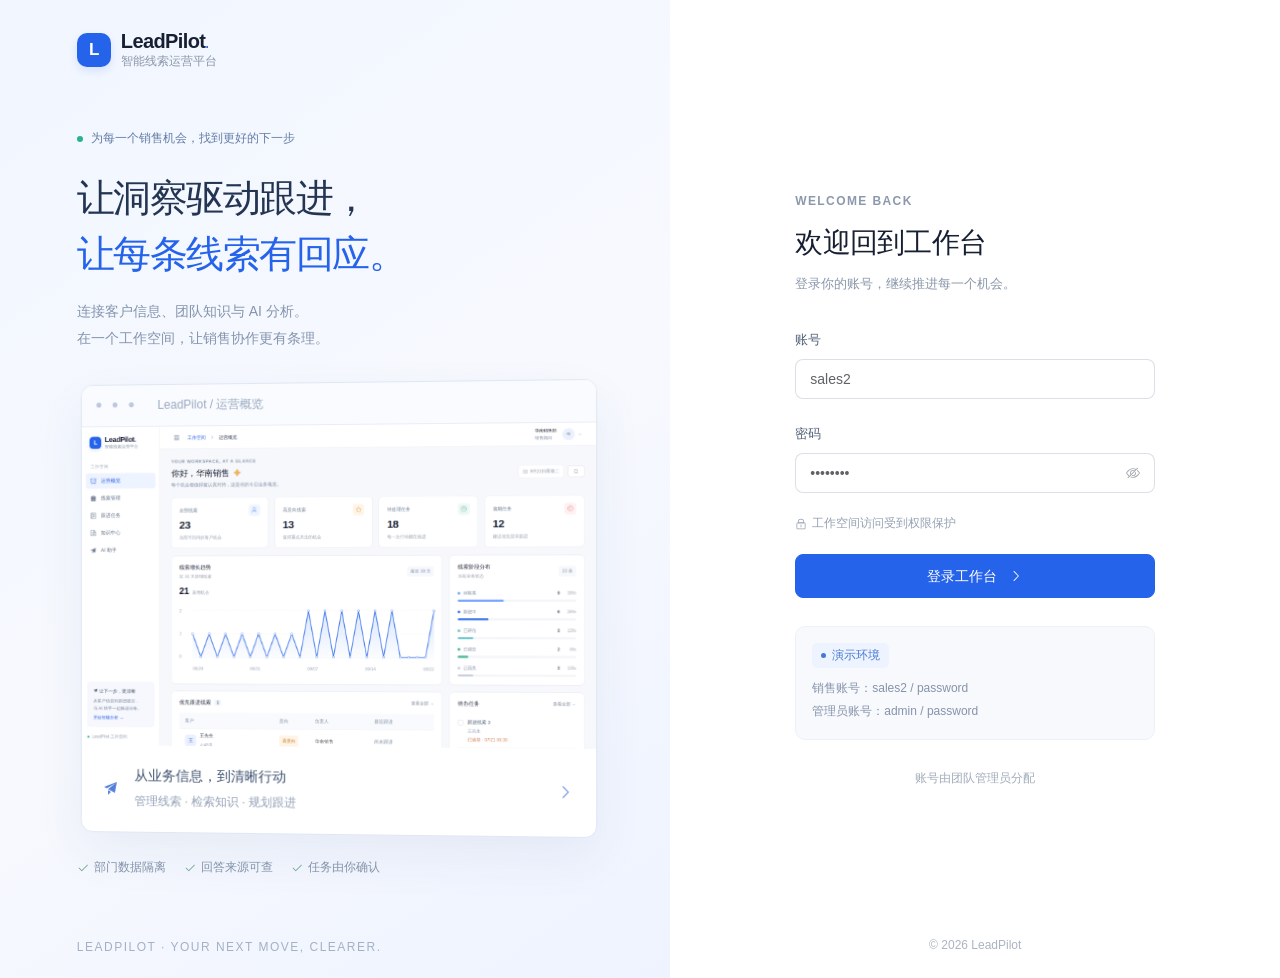
==== leadpilot/index.html @ 56c2ca02 "deploy: update LeadPilot frontend to current local version" ====
<!doctype html>
<html lang="zh-CN">
  <head>
    <meta charset="UTF-8" />
    <meta name="viewport" content="width=device-width, initial-scale=1.0" />
    <meta name="theme-color" content="#152921" />
    <title>LeadPilot 线索运营台</title>
    <script type="module" crossorigin src="/leadpilot/assets/index-COJryq-e.js"></script>
    <link rel="stylesheet" crossorigin href="/leadpilot/assets/index-WM5RH4OK.css">
  </head>
  <body><div id="app"></div></body>
</html>
---- leadpilot/assets/index-WM5RH4OK.css ----
:root{--el-color-white:#fff;--el-color-black:#000;--el-color-primary-rgb:64, 158, 255;--el-color-success-rgb:103, 194, 58;--el-color-warning-rgb:230, 162, 60;--el-color-danger-rgb:245, 108, 108;--el-color-error-rgb:245, 108, 108;--el-color-info-rgb:144, 147, 153;--el-font-size-extra-large:20px;--el-font-size-large:18px;--el-font-size-medium:16px;--el-font-size-base:14px;--el-font-size-small:13px;--el-font-size-extra-small:12px;--el-font-family:"Helvetica Neue", Helvetica, "PingFang SC", "Hiragino Sans GB", "Microsoft YaHei", "微软雅黑", Arial, sans-serif;--el-font-weight-primary:500;--el-font-line-height-primary:24px;--el-index-normal:1;--el-index-top:1000;--el-index-popper:2000;--el-border-radius-base:4px;--el-border-radius-small:2px;--el-border-radius-round:20px;--el-border-radius-circle:100%;--el-transition-duration:.3s;--el-transition-duration-fast:.2s;--el-transition-function-ease-in-out-bezier:cubic-bezier(.645, .045, .355, 1);--el-transition-function-fast-bezier:cubic-bezier(.23, 1, .32, 1);--el-transition-all:all var(--el-transition-duration) var(--el-transition-function-ease-in-out-bezier);--el-transition-fade:opacity var(--el-transition-duration) var(--el-transition-function-fast-bezier);--el-transition-md-fade:transform var(--el-transition-duration) var(--el-transition-function-fast-bezier), opacity var(--el-transition-duration) var(--el-transition-function-fast-bezier);--el-transition-fade-linear:opacity var(--el-transition-duration-fast) linear;--el-transition-border:border-color var(--el-transition-duration-fast) var(--el-transition-function-ease-in-out-bezier);--el-transition-box-shadow:box-shadow var(--el-transition-duration-fast) var(--el-transition-function-ease-in-out-bezier);--el-transition-color:color var(--el-transition-duration-fast) var(--el-transition-function-ease-in-out-bezier);--el-component-size-large:40px;--el-component-size:32px;--el-component-size-small:24px;--lightningcss-light:initial;--lightningcss-dark: ;color-scheme:light;--el-color-primary:#409eff;--el-color-primary-light-3:#79bbff;--el-color-primary-light-5:#a0cfff;--el-color-primary-light-7:#c6e2ff;--el-color-primary-light-8:#d9ecff;--el-color-primary-light-9:#ecf5ff;--el-color-primary-dark-2:#337ecc;--el-color-success:#67c23a;--el-color-success-light-3:#95d475;--el-color-success-light-5:#b3e19d;--el-color-success-light-7:#d1edc4;--el-color-success-light-8:#e1f3d8;--el-color-success-light-9:#f0f9eb;--el-color-success-dark-2:#529b2e;--el-color-warning:#e6a23c;--el-color-warning-light-3:#eebe77;--el-color-warning-light-5:#f3d19e;--el-color-warning-light-7:#f8e3c5;--el-color-warning-light-8:#faecd8;--el-color-warning-light-9:#fdf6ec;--el-color-warning-dark-2:#b88230;--el-color-danger:#f56c6c;--el-color-danger-light-3:#f89898;--el-color-danger-light-5:#fab6b6;--el-color-danger-light-7:#fcd3d3;--el-color-danger-light-8:#fde2e2;--el-color-danger-light-9:#fef0f0;--el-color-danger-dark-2:#c45656;--el-color-error:#f56c6c;--el-color-error-light-3:#f89898;--el-color-error-light-5:#fab6b6;--el-color-error-light-7:#fcd3d3;--el-color-error-light-8:#fde2e2;--el-color-error-light-9:#fef0f0;--el-color-error-dark-2:#c45656;--el-color-info:#909399;--el-color-info-light-3:#b1b3b8;--el-color-info-light-5:#c8c9cc;--el-color-info-light-7:#dedfe0;--el-color-info-light-8:#e9e9eb;--el-color-info-light-9:#f4f4f5;--el-color-info-dark-2:#73767a;--el-bg-color:#fff;--el-bg-color-page:#f2f3f5;--el-bg-color-overlay:#fff;--el-text-color-primary:#303133;--el-text-color-regular:#606266;--el-text-color-secondary:#909399;--el-text-color-placeholder:#a8abb2;--el-text-color-disabled:#c0c4cc;--el-border-color:#dcdfe6;--el-border-color-light:#e4e7ed;--el-border-color-lighter:#ebeef5;--el-border-color-extra-light:#f2f6fc;--el-border-color-dark:#d4d7de;--el-border-color-darker:#cdd0d6;--el-fill-color:#f0f2f5;--el-fill-color-light:#f5f7fa;--el-fill-color-lighter:#fafafa;--el-fill-color-extra-light:#fafcff;--el-fill-color-dark:#ebedf0;--el-fill-color-darker:#e6e8eb;--el-fill-color-blank:#fff;--el-box-shadow:0px 12px 32px 4px #0000000a, 0px 8px 20px #00000014;--el-box-shadow-light:0px 0px 12px #0000001f;--el-box-shadow-lighter:0px 0px 6px #0000001f;--el-box-shadow-dark:0px 16px 48px 16px #00000014, 0px 12px 32px #0000001f, 0px 8px 16px -8px #00000029;--el-disabled-bg-color:var(--el-fill-color-light);--el-disabled-text-color:var(--el-text-color-placeholder);--el-disabled-border-color:var(--el-border-color-light);--el-overlay-color:#000c;--el-overlay-color-light:#000000b3;--el-overlay-color-lighter:#00000080;--el-mask-color:#ffffffe6;--el-mask-color-extra-light:#ffffff4d;--el-border-width:1px;--el-border-style:solid;--el-border-color-hover:var(--el-text-color-disabled);--el-border:var(--el-border-width) var(--el-border-style) var(--el-border-color);--el-svg-monochrome-grey:var(--el-border-color)}.fade-in-linear-enter-active,.fade-in-linear-leave-active{transition:var(--el-transition-fade-linear)}.fade-in-linear-enter-from,.fade-in-linear-leave-to{opacity:0}.el-fade-in-linear-enter-active,.el-fade-in-linear-leave-active{transition:var(--el-transition-fade-linear)}.el-fade-in-linear-enter-from,.el-fade-in-linear-leave-to{opacity:0}.el-fade-in-enter-active,.el-fade-in-leave-active{transition:all var(--el-transition-duration) cubic-bezier(.55,0,.1,1)}.el-fade-in-enter-from,.el-fade-in-leave-active{opacity:0}.el-zoom-in-center-enter-active,.el-zoom-in-center-leave-active{transition:all var(--el-transition-duration) cubic-bezier(.55,0,.1,1)}.el-zoom-in-center-enter-from,.el-zoom-in-center-leave-active{opacity:0;transform:scaleX(0)}.el-zoom-in-top-enter-active,.el-zoom-in-top-leave-active{opacity:1;transition:var(--el-transition-md-fade);transform-origin:top;transform:scaleY(1)}.el-zoom-in-top-enter-active[data-popper-placement^=top],.el-zoom-in-top-leave-active[data-popper-placement^=top]{transform-origin:bottom}.el-zoom-in-top-enter-from,.el-zoom-in-top-leave-active{opacity:0;transform:scaleY(0)}.el-zoom-in-bottom-enter-active,.el-zoom-in-bottom-leave-active{opacity:1;transition:var(--el-transition-md-fade);transform-origin:bottom;transform:scaleY(1)}.el-zoom-in-bottom-enter-from,.el-zoom-in-bottom-leave-active{opacity:0;transform:scaleY(0)}.el-zoom-in-left-enter-active,.el-zoom-in-left-leave-active{opacity:1;transition:var(--el-transition-md-fade);transform-origin:0 0;transform:scale(1)}.el-zoom-in-left-enter-from,.el-zoom-in-left-leave-active{opacity:0;transform:scale(.45)}.collapse-transition{transition:var(--el-transition-duration) height ease-in-out,var(--el-transition-duration) padding-top ease-in-out,var(--el-transition-duration) padding-bottom ease-in-out}.el-collapse-transition-leave-active,.el-collapse-transition-enter-active{transition:var(--el-transition-duration) max-height ease-in-out,var(--el-transition-duration) padding-top ease-in-out,var(--el-transition-duration) padding-bottom ease-in-out}.horizontal-collapse-transition{transition:var(--el-transition-duration) width ease-in-out,var(--el-transition-duration) padding-left ease-in-out,var(--el-transition-duration) padding-right ease-in-out}.el-list-enter-active,.el-list-leave-active{transition:all 1s}.el-list-enter-from,.el-list-leave-to{opacity:0;transform:translateY(-30px)}.el-list-leave-active{position:absolute!important}.el-opacity-transition{transition:opacity var(--el-transition-duration) cubic-bezier(.55,0,.1,1)}.el-icon--right{margin-left:5px}.el-icon--left{margin-right:5px}@keyframes rotating{0%{transform:rotate(0)}to{transform:rotate(360deg)}}.el-icon{--color:inherit;fill:currentColor;width:1em;height:1em;color:var(--color);line-height:1em;font-size:inherit;justify-content:center;align-items:center;display:inline-flex;position:relative}.el-icon.is-loading{animation:2s linear infinite rotating}.el-icon svg{width:1em;height:1em}.el-affix--fixed{position:fixed}.el-alert{--el-alert-padding:8px 16px;--el-alert-border-radius-base:var(--el-border-radius-base);--el-alert-title-font-size:14px;--el-alert-title-with-description-font-size:16px;--el-alert-description-font-size:14px;--el-alert-close-font-size:16px;--el-alert-close-customed-font-size:14px;--el-alert-icon-size:16px;--el-alert-icon-large-size:28px;width:100%;padding:var(--el-alert-padding);box-sizing:border-box;border-radius:var(--el-alert-border-radius-base);background-color:var(--el-color-white);opacity:1;transition:opacity var(--el-transition-duration-fast);align-items:center;margin:0;display:flex;position:relative;overflow:hidden}.el-alert.is-light .el-alert__close-btn{color:var(--el-text-color-placeholder)}.el-alert.is-dark .el-alert__close-btn,.el-alert.is-dark .el-alert__description{color:var(--el-color-white)}.el-alert.is-center{justify-content:center}.el-alert--primary{--el-alert-bg-color:var(--el-color-primary-light-9)}.el-alert--primary.is-light{background-color:var(--el-alert-bg-color);color:var(--el-color-primary)}.el-alert--primary.is-light .el-alert__description{color:var(--el-color-primary)}.el-alert--primary.is-dark{background-color:var(--el-color-primary);color:var(--el-color-white)}.el-alert--success{--el-alert-bg-color:var(--el-color-success-light-9)}.el-alert--success.is-light{background-color:var(--el-alert-bg-color);color:var(--el-color-success)}.el-alert--success.is-light .el-alert__description{color:var(--el-color-success)}.el-alert--success.is-dark{background-color:var(--el-color-success);color:var(--el-color-white)}.el-alert--info{--el-alert-bg-color:var(--el-color-info-light-9)}.el-alert--info.is-light{background-color:var(--el-alert-bg-color);color:var(--el-color-info)}.el-alert--info.is-light .el-alert__description{color:var(--el-color-info)}.el-alert--info.is-dark{background-color:var(--el-color-info);color:var(--el-color-white)}.el-alert--warning{--el-alert-bg-color:var(--el-color-warning-light-9)}.el-alert--warning.is-light{background-color:var(--el-alert-bg-color);color:var(--el-color-warning)}.el-alert--warning.is-light .el-alert__description{color:var(--el-color-warning)}.el-alert--warning.is-dark{background-color:var(--el-color-warning);color:var(--el-color-white)}.el-alert--error{--el-alert-bg-color:var(--el-color-error-light-9)}.el-alert--error.is-light{background-color:var(--el-alert-bg-color);color:var(--el-color-error)}.el-alert--error.is-light .el-alert__description{color:var(--el-color-error)}.el-alert--error.is-dark{background-color:var(--el-color-error);color:var(--el-color-white)}.el-alert__content{flex-direction:column;gap:4px;display:flex}.el-alert .el-alert__icon{font-size:var(--el-alert-icon-size);width:var(--el-alert-icon-size);margin-right:8px}.el-alert .el-alert__icon.is-big{font-size:var(--el-alert-icon-large-size);width:var(--el-alert-icon-large-size);margin-right:12px}.el-alert__title{font-size:var(--el-alert-title-font-size);line-height:24px}.el-alert__title.with-description{font-size:var(--el-alert-title-with-description-font-size)}.el-alert .el-alert__description{font-size:var(--el-alert-description-font-size);margin:0}.el-alert .el-alert__close-btn{font-size:var(--el-alert-close-font-size);opacity:1;cursor:pointer;position:absolute;top:12px;right:16px}.el-alert .el-alert__close-btn.is-customed{font-style:normal;font-size:var(--el-alert-close-customed-font-size);line-height:24px;top:8px}.el-alert-fade-enter-from,.el-alert-fade-leave-active{opacity:0}.el-aside{box-sizing:border-box;width:var(--el-aside-width,300px);flex-shrink:0;overflow:auto}.el-autocomplete{--el-input-text-color:var(--el-text-color-regular);--el-input-border:var(--el-border);--el-input-hover-border:var(--el-border-color-hover);--el-input-focus-border:var(--el-color-primary);--el-input-transparent-border:0 0 0 1px transparent inset;--el-input-border-color:var(--el-border-color);--el-input-border-radius:var(--el-border-radius-base);--el-input-bg-color:var(--el-fill-color-blank);--el-input-icon-color:var(--el-text-color-placeholder);--el-input-placeholder-color:var(--el-text-color-placeholder);--el-input-hover-border-color:var(--el-border-color-hover);--el-input-clear-hover-color:var(--el-text-color-secondary);--el-input-focus-border-color:var(--el-color-primary);--el-input-width:100%;width:var(--el-input-width);display:inline-block;position:relative}.el-autocomplete__popper.el-popper{background:var(--el-bg-color-overlay);border:1px solid var(--el-border-color-light);box-shadow:var(--el-box-shadow-light)}.el-autocomplete__popper.el-popper .el-popper__arrow:before{border:1px solid var(--el-border-color-light)}.el-autocomplete__popper.el-popper[data-popper-placement^=top] .el-popper__arrow:before{border-top-color:#0000;border-left-color:#0000}.el-autocomplete__popper.el-popper[data-popper-placement^=bottom] .el-popper__arrow:before{border-bottom-color:#0000;border-right-color:#0000}.el-autocomplete__popper.el-popper[data-popper-placement^=left] .el-popper__arrow:before{border-bottom-color:#0000;border-left-color:#0000}.el-autocomplete__popper.el-popper[data-popper-placement^=right] .el-popper__arrow:before{border-top-color:#0000;border-right-color:#0000}.el-autocomplete-suggestion{border-radius:var(--el-border-radius-base);box-sizing:border-box}.el-autocomplete-suggestion__header{border-bottom:1px solid var(--el-border-color-lighter);padding:10px}.el-autocomplete-suggestion__footer{border-top:1px solid var(--el-border-color-lighter);padding:10px}.el-autocomplete-suggestion__wrap{box-sizing:border-box;max-height:280px;padding:10px 0}.el-autocomplete-suggestion__list{margin:0;padding:0}.el-autocomplete-suggestion li{cursor:pointer;color:var(--el-text-color-regular);line-height:34px;font-size:var(--el-font-size-base);text-align:left;text-overflow:ellipsis;white-space:nowrap;margin:0;padding:0 20px;list-style:none;overflow:hidden}.el-autocomplete-suggestion li:hover,.el-autocomplete-suggestion li.highlighted{background-color:var(--el-fill-color-light)}.el-autocomplete-suggestion li.divider{border-top:1px solid var(--el-color-black);margin-top:6px}.el-autocomplete-suggestion li.divider:last-child{margin-bottom:-6px}.el-autocomplete-suggestion.is-loading li{cursor:default;height:100px;color:var(--el-text-color-secondary);justify-content:center;align-items:center;font-size:20px;display:flex}.el-autocomplete-suggestion.is-loading li:hover{background-color:var(--el-bg-color-overlay)}.el-avatar{--el-avatar-text-color:var(--el-color-white);--el-avatar-bg-color:var(--el-text-color-disabled);--el-avatar-text-size:14px;--el-avatar-icon-size:18px;--el-avatar-border-radius:var(--el-border-radius-base);--el-avatar-size-large:56px;--el-avatar-size:40px;--el-avatar-size-small:24px;box-sizing:border-box;text-align:center;color:var(--el-avatar-text-color);background:var(--el-avatar-bg-color);width:var(--el-avatar-size);height:var(--el-avatar-size);font-size:var(--el-avatar-text-size);outline:none;justify-content:center;align-items:center;display:inline-flex;overflow:hidden}.el-avatar>img{width:100%;height:100%;display:block}.el-avatar--circle{border-radius:50%}.el-avatar--square{border-radius:var(--el-avatar-border-radius)}.el-avatar--icon{font-size:var(--el-avatar-icon-size)}.el-avatar--small{--el-avatar-size:24px}.el-avatar--large{--el-avatar-size:56px}.el-avatar-group{--el-avatar-group-item-gap:-8px;--el-avatar-group-collapse-item-gap:4px;display:inline-flex}.el-avatar-group .el-avatar{border:1px solid var(--el-border-color-extra-light)}.el-avatar-group .el-avatar:not(:first-child){margin-left:var(--el-avatar-group-item-gap)}.el-avatar-group__collapse-avatars{--el-avatar-group-item-gap:-8px;--el-avatar-group-collapse-item-gap:4px}.el-avatar-group__collapse-avatars .el-avatar:not(:first-child){margin-left:var(--el-avatar-group-collapse-item-gap)}.el-backtop{--el-backtop-bg-color:var(--el-bg-color-overlay);--el-backtop-text-color:var(--el-color-primary);--el-backtop-hover-bg-color:var(--el-border-color-extra-light);background-color:var(--el-backtop-bg-color);width:40px;height:40px;color:var(--el-backtop-text-color);box-shadow:var(--el-box-shadow-lighter);cursor:pointer;z-index:5;border-radius:50%;justify-content:center;align-items:center;font-size:20px;display:flex;position:fixed}.el-backtop:hover{background-color:var(--el-backtop-hover-bg-color)}.el-backtop__icon{font-size:20px}.el-badge{--el-badge-bg-color:var(--el-color-danger);--el-badge-radius:10px;--el-badge-font-size:12px;--el-badge-padding:6px;--el-badge-size:18px;vertical-align:middle;width:-moz-fit-content;width:fit-content;display:inline-block;position:relative}.el-badge__content{background-color:var(--el-badge-bg-color);border-radius:var(--el-badge-radius);color:var(--el-color-white);font-size:var(--el-badge-font-size);height:var(--el-badge-size);padding:0 var(--el-badge-padding);white-space:nowrap;border:1px solid var(--el-bg-color);justify-content:center;align-items:center;display:inline-flex}.el-badge__content.is-fixed{top:0;right:calc(1px + var(--el-badge-size) / 2);z-index:var(--el-index-normal);position:absolute;transform:translateY(-50%)translate(100%)}.el-badge__content.is-fixed.is-dot{right:5px}.el-badge__content.is-dot{border-radius:50%;width:8px;height:8px;padding:0;right:0}.el-badge__content.is-hide-zero{display:none}.el-badge__content--primary{background-color:var(--el-color-primary)}.el-badge__content--success{background-color:var(--el-color-success)}.el-badge__content--warning{background-color:var(--el-color-warning)}.el-badge__content--info{background-color:var(--el-color-info)}.el-badge__content--danger{background-color:var(--el-color-danger)}.el-breadcrumb__separator{color:var(--el-text-color-placeholder);margin:0 9px;font-weight:700}.el-breadcrumb__separator.el-icon{margin:0 6px;font-weight:400}.el-breadcrumb__separator.el-icon svg{vertical-align:middle}.el-breadcrumb__item{float:left;align-items:center;display:inline-flex}.el-breadcrumb__inner{color:var(--el-text-color-regular)}.el-breadcrumb__inner.is-link,.el-breadcrumb__inner a{transition:var(--el-transition-color);color:var(--el-text-color-primary);font-weight:700;text-decoration:none}.el-breadcrumb__inner.is-link:hover,.el-breadcrumb__inner a:hover{color:var(--el-color-primary);cursor:pointer}.el-breadcrumb__item:last-child .el-breadcrumb__inner,.el-breadcrumb__item:last-child .el-breadcrumb__inner:hover,.el-breadcrumb__item:last-child .el-breadcrumb__inner a,.el-breadcrumb__item:last-child .el-breadcrumb__inner a:hover{color:var(--el-text-color-regular);cursor:text;font-weight:400}.el-breadcrumb__item:last-child .el-breadcrumb__separator{display:none}.el-breadcrumb{font-size:14px;line-height:1}.el-breadcrumb:before,.el-breadcrumb:after{content:"";display:table}.el-breadcrumb:after{clear:both}.el-button-group>.el-button+.el-button{margin-left:0}.el-button-group>.el-button:first-child:last-child{border-top-right-radius:var(--el-border-radius-base);border-bottom-right-radius:var(--el-border-radius-base);border-top-left-radius:var(--el-border-radius-base);border-bottom-left-radius:var(--el-border-radius-base)}.el-button-group>.el-button:first-child:last-child.is-round{border-radius:var(--el-border-radius-round)}.el-button-group>.el-button:first-child:last-child.is-circle{border-radius:50%}.el-button-group>.el-button:not(:first-child):not(:last-child){border-radius:0}.el-button-group>.el-button:hover,.el-button-group>.el-button:focus,.el-button-group>.el-button:active,.el-button-group>.el-button.is-active{z-index:1}.el-button-group--horizontal{vertical-align:middle;display:inline-block}.el-button-group--horizontal:before,.el-button-group--horizontal:after{content:"";display:table}.el-button-group--horizontal:after{clear:both}.el-button-group--horizontal>.el-button{float:left;position:relative}.el-button-group--horizontal>.el-button:first-child{border-top-right-radius:0;border-bottom-right-radius:0}.el-button-group--horizontal>.el-button:last-child{border-top-left-radius:0;border-bottom-left-radius:0}.el-button-group--horizontal>.el-button:not(:last-child){margin-right:-1px}.el-button-group--horizontal .el-button--primary:first-child{border-right-color:var(--el-button-divide-border-color)}.el-button-group--horizontal .el-button--primary:last-child{border-left-color:var(--el-button-divide-border-color)}.el-button-group--horizontal .el-button--primary:not(:first-child):not(:last-child){border-left-color:var(--el-button-divide-border-color);border-right-color:var(--el-button-divide-border-color)}.el-button-group--horizontal .el-button--success:first-child{border-right-color:var(--el-button-divide-border-color)}.el-button-group--horizontal .el-button--success:last-child{border-left-color:var(--el-button-divide-border-color)}.el-button-group--horizontal .el-button--success:not(:first-child):not(:last-child){border-left-color:var(--el-button-divide-border-color);border-right-color:var(--el-button-divide-border-color)}.el-button-group--horizontal .el-button--warning:first-child{border-right-color:var(--el-button-divide-border-color)}.el-button-group--horizontal .el-button--warning:last-child{border-left-color:var(--el-button-divide-border-color)}.el-button-group--horizontal .el-button--warning:not(:first-child):not(:last-child){border-left-color:var(--el-button-divide-border-color);border-right-color:var(--el-button-divide-border-color)}.el-button-group--horizontal .el-button--danger:first-child{border-right-color:var(--el-button-divide-border-color)}.el-button-group--horizontal .el-button--danger:last-child{border-left-color:var(--el-button-divide-border-color)}.el-button-group--horizontal .el-button--danger:not(:first-child):not(:last-child){border-left-color:var(--el-button-divide-border-color);border-right-color:var(--el-button-divide-border-color)}.el-button-group--horizontal .el-button--info:first-child{border-right-color:var(--el-button-divide-border-color)}.el-button-group--horizontal .el-button--info:last-child{border-left-color:var(--el-button-divide-border-color)}.el-button-group--horizontal .el-button--info:not(:first-child):not(:last-child){border-left-color:var(--el-button-divide-border-color);border-right-color:var(--el-button-divide-border-color)}.el-button-group--horizontal>.el-dropdown>.el-button{border-left-color:var(--el-button-divide-border-color);border-top-left-radius:0;border-bottom-left-radius:0}.el-button-group--vertical{flex-direction:column;align-items:stretch;display:inline-flex}.el-button-group--vertical>.el-button{margin-top:-1px}.el-button-group--vertical>.el-button:first-child{border-bottom-right-radius:0;border-bottom-left-radius:0}.el-button-group--vertical>.el-button:last-child{border-top-left-radius:0;border-top-right-radius:0}.el-button-group--vertical>.el-dropdown{margin-top:-1px}.el-button-group--vertical>.el-dropdown>.el-button{border-left-color:var(--el-button-divide-border-color);border-top-left-radius:0;border-top-right-radius:0}.el-button-group--vertical .el-button--primary:first-child{border-bottom-color:var(--el-button-divide-border-color)}.el-button-group--vertical .el-button--primary:last-child{border-top-color:var(--el-button-divide-border-color)}.el-button-group--vertical .el-button--primary:not(:first-child):not(:last-child){border-top-color:var(--el-button-divide-border-color);border-bottom-color:var(--el-button-divide-border-color)}.el-button-group--vertical .el-button--success:first-child{border-bottom-color:var(--el-button-divide-border-color)}.el-button-group--vertical .el-button--success:last-child{border-top-color:var(--el-button-divide-border-color)}.el-button-group--vertical .el-button--success:not(:first-child):not(:last-child){border-top-color:var(--el-button-divide-border-color);border-bottom-color:var(--el-button-divide-border-color)}.el-button-group--vertical .el-button--warning:first-child{border-bottom-color:var(--el-button-divide-border-color)}.el-button-group--vertical .el-button--warning:last-child{border-top-color:var(--el-button-divide-border-color)}.el-button-group--vertical .el-button--warning:not(:first-child):not(:last-child){border-top-color:var(--el-button-divide-border-color);border-bottom-color:var(--el-button-divide-border-color)}.el-button-group--vertical .el-button--danger:first-child{border-bottom-color:var(--el-button-divide-border-color)}.el-button-group--vertical .el-button--danger:last-child{border-top-color:var(--el-button-divide-border-color)}.el-button-group--vertical .el-button--danger:not(:first-child):not(:last-child){border-top-color:var(--el-button-divide-border-color);border-bottom-color:var(--el-button-divide-border-color)}.el-button-group--vertical .el-button--info:first-child{border-bottom-color:var(--el-button-divide-border-color)}.el-button-group--vertical .el-button--info:last-child{border-top-color:var(--el-button-divide-border-color)}.el-button-group--vertical .el-button--info:not(:first-child):not(:last-child){border-top-color:var(--el-button-divide-border-color);border-bottom-color:var(--el-button-divide-border-color)}.el-button{--el-button-font-weight:var(--el-font-weight-primary);--el-button-border-color:var(--el-border-color);--el-button-bg-color:var(--el-fill-color-blank);--el-button-text-color:var(--el-text-color-regular);--el-button-disabled-text-color:var(--el-disabled-text-color);--el-button-disabled-bg-color:var(--el-fill-color-blank);--el-button-disabled-border-color:var(--el-border-color-light);--el-button-divide-border-color:#ffffff80;--el-button-hover-text-color:var(--el-color-primary);--el-button-hover-bg-color:var(--el-color-primary-light-9);--el-button-hover-border-color:var(--el-color-primary-light-7);--el-button-active-text-color:var(--el-button-hover-text-color);--el-button-active-border-color:var(--el-color-primary);--el-button-active-bg-color:var(--el-button-hover-bg-color);--el-button-outline-color:var(--el-color-primary-light-5);--el-button-hover-link-text-color:var(--el-text-color-secondary);--el-button-active-color:var(--el-text-color-primary);white-space:nowrap;cursor:pointer;height:32px;color:var(--el-button-text-color);text-align:center;box-sizing:border-box;line-height:1;font-weight:var(--el-button-font-weight);-webkit-user-select:none;user-select:none;vertical-align:middle;-webkit-appearance:none;background-color:var(--el-button-bg-color);border:var(--el-border);border-color:var(--el-button-border-color);outline:none;justify-content:center;align-items:center;transition:all .1s;display:inline-flex}.el-button:hover{color:var(--el-button-hover-text-color);border-color:var(--el-button-hover-border-color);background-color:var(--el-button-hover-bg-color);outline:none}.el-button:active{color:var(--el-button-active-text-color);border-color:var(--el-button-active-border-color);background-color:var(--el-button-active-bg-color);outline:none}.el-button:focus-visible{outline:2px solid var(--el-button-outline-color);outline-offset:1px;transition:outline-offset,outline}.el-button>span{align-items:center;display:inline-flex}.el-button+.el-button{margin-left:12px}.el-button{font-size:var(--el-font-size-base);border-radius:var(--el-border-radius-base);padding:8px 15px}.el-button.is-round{padding:8px 15px}.el-button::-moz-focus-inner{border:0}.el-button [class*=el-icon]+span{margin-left:6px}.el-button [class*=el-icon] svg{vertical-align:bottom}.el-button.is-plain{--el-button-hover-text-color:var(--el-color-primary);--el-button-hover-bg-color:var(--el-fill-color-blank);--el-button-hover-border-color:var(--el-color-primary)}.el-button.is-active{color:var(--el-button-active-text-color);border-color:var(--el-button-active-border-color);background-color:var(--el-button-active-bg-color);outline:none}.el-button.is-disabled,.el-button.is-disabled:hover{color:var(--el-button-disabled-text-color);cursor:not-allowed;background-image:none;background-color:var(--el-button-disabled-bg-color);border-color:var(--el-button-disabled-border-color)}.el-button.is-loading{pointer-events:none;position:relative}.el-button.is-loading:before{z-index:1;pointer-events:none;content:"";border-radius:inherit;background-color:var(--el-mask-color-extra-light);position:absolute;top:-1px;bottom:-1px;left:-1px;right:-1px}.el-button.is-round{border-radius:var(--el-border-radius-round)}.el-button.is-dashed{--el-button-hover-text-color:var(--el-color-primary);--el-button-hover-bg-color:var(--el-fill-color-blank);--el-button-hover-border-color:var(--el-color-primary);border-style:dashed}.el-button.is-circle{border-radius:50%;width:32px;padding:8px}.el-button.is-text{color:var(--el-button-text-color);background-color:#0000;border:0 solid #0000}.el-button.is-text.is-disabled{color:var(--el-button-disabled-text-color);background-color:#0000!important}.el-button.is-text:not(.is-disabled):hover{background-color:var(--el-fill-color-light)}.el-button.is-text:not(.is-disabled):focus-visible{outline:2px solid var(--el-button-outline-color);outline-offset:1px;transition:outline-offset,outline}.el-button.is-text:not(.is-disabled):active{background-color:var(--el-fill-color)}.el-button.is-text:not(.is-disabled).is-has-bg{background-color:var(--el-fill-color-light)}.el-button.is-text:not(.is-disabled).is-has-bg:hover{background-color:var(--el-fill-color)}.el-button.is-text:not(.is-disabled).is-has-bg:active{background-color:var(--el-fill-color-dark)}.el-button__text--expand{letter-spacing:.3em;margin-right:-.3em}.el-button.is-link{color:var(--el-button-text-color);background:0 0;border-color:#0000;height:auto;padding:2px}.el-button.is-link:hover{color:var(--el-button-hover-link-text-color)}.el-button.is-link.is-disabled{color:var(--el-button-disabled-text-color);background-color:#0000!important;border-color:#0000!important}.el-button.is-link:not(.is-disabled):hover{background-color:#0000;border-color:#0000}.el-button.is-link:not(.is-disabled):active{color:var(--el-button-active-color);background-color:#0000;border-color:#0000}.el-button--text{color:var(--el-color-primary);background:0 0;border-color:#0000;padding-left:0;padding-right:0}.el-button--text.is-disabled{color:var(--el-button-disabled-text-color);background-color:#0000!important;border-color:#0000!important}.el-button--text:not(.is-disabled):hover{color:var(--el-color-primary-light-3);background-color:#0000;border-color:#0000}.el-button--text:not(.is-disabled):active{color:var(--el-color-primary-dark-2);background-color:#0000;border-color:#0000}.el-button__link--expand{letter-spacing:.3em;margin-right:-.3em}.el-button--primary{--el-button-text-color:var(--el-color-white);--el-button-bg-color:var(--el-color-primary);--el-button-border-color:var(--el-color-primary);--el-button-outline-color:var(--el-color-primary-light-5);--el-button-active-color:var(--el-color-primary-dark-2);--el-button-hover-text-color:var(--el-color-white);--el-button-hover-link-text-color:var(--el-color-primary-light-5);--el-button-hover-bg-color:var(--el-color-primary-light-3);--el-button-hover-border-color:var(--el-color-primary-light-3);--el-button-active-bg-color:var(--el-color-primary-dark-2);--el-button-active-border-color:var(--el-color-primary-dark-2);--el-button-disabled-text-color:var(--el-color-white);--el-button-disabled-bg-color:var(--el-color-primary-light-5);--el-button-disabled-border-color:var(--el-color-primary-light-5)}.el-button--primary.is-plain,.el-button--primary.is-text,.el-button--primary.is-link{--el-button-text-color:var(--el-color-primary);--el-button-bg-color:var(--el-color-primary-light-9);--el-button-border-color:var(--el-color-primary-light-5);--el-button-hover-text-color:var(--el-color-white);--el-button-hover-bg-color:var(--el-color-primary);--el-button-hover-border-color:var(--el-color-primary);--el-button-active-text-color:var(--el-color-white)}.el-button--primary.is-plain.is-disabled,.el-button--primary.is-plain.is-disabled:hover,.el-button--primary.is-plain.is-disabled:focus,.el-button--primary.is-plain.is-disabled:active,.el-button--primary.is-text.is-disabled,.el-button--primary.is-text.is-disabled:hover,.el-button--primary.is-text.is-disabled:focus,.el-button--primary.is-text.is-disabled:active,.el-button--primary.is-link.is-disabled,.el-button--primary.is-link.is-disabled:hover,.el-button--primary.is-link.is-disabled:focus,.el-button--primary.is-link.is-disabled:active{color:var(--el-color-primary-light-5);background-color:var(--el-color-primary-light-9);border-color:var(--el-color-primary-light-8)}.el-button--primary.is-dashed{--el-button-text-color:var(--el-color-primary);--el-button-bg-color:var(--el-color-primary-light-9);--el-button-border-color:var(--el-color-primary-light-5);--el-button-hover-text-color:var(--el-color-primary);--el-button-hover-bg-color:var(--el-color-primary-light-9);--el-button-hover-border-color:var(--el-color-primary-light-3);--el-button-active-text-color:var(--el-color-primary-dark-2);--el-button-active-bg-color:var(--el-color-primary-light-9);--el-button-active-border-color:var(--el-color-primary-dark-2)}.el-button--primary.is-dashed.is-disabled,.el-button--primary.is-dashed.is-disabled:hover,.el-button--primary.is-dashed.is-disabled:focus,.el-button--primary.is-dashed.is-disabled:active{color:var(--el-color-primary-light-5);background-color:var(--el-color-primary-light-9);border-color:var(--el-color-primary-light-8)}.el-button--success{--el-button-text-color:var(--el-color-white);--el-button-bg-color:var(--el-color-success);--el-button-border-color:var(--el-color-success);--el-button-outline-color:var(--el-color-success-light-5);--el-button-active-color:var(--el-color-success-dark-2);--el-button-hover-text-color:var(--el-color-white);--el-button-hover-link-text-color:var(--el-color-success-light-5);--el-button-hover-bg-color:var(--el-color-success-light-3);--el-button-hover-border-color:var(--el-color-success-light-3);--el-button-active-bg-color:var(--el-color-success-dark-2);--el-button-active-border-color:var(--el-color-success-dark-2);--el-button-disabled-text-color:var(--el-color-white);--el-button-disabled-bg-color:var(--el-color-success-light-5);--el-button-disabled-border-color:var(--el-color-success-light-5)}.el-button--success.is-plain,.el-button--success.is-text,.el-button--success.is-link{--el-button-text-color:var(--el-color-success);--el-button-bg-color:var(--el-color-success-light-9);--el-button-border-color:var(--el-color-success-light-5);--el-button-hover-text-color:var(--el-color-white);--el-button-hover-bg-color:var(--el-color-success);--el-button-hover-border-color:var(--el-color-success);--el-button-active-text-color:var(--el-color-white)}.el-button--success.is-plain.is-disabled,.el-button--success.is-plain.is-disabled:hover,.el-button--success.is-plain.is-disabled:focus,.el-button--success.is-plain.is-disabled:active,.el-button--success.is-text.is-disabled,.el-button--success.is-text.is-disabled:hover,.el-button--success.is-text.is-disabled:focus,.el-button--success.is-text.is-disabled:active,.el-button--success.is-link.is-disabled,.el-button--success.is-link.is-disabled:hover,.el-button--success.is-link.is-disabled:focus,.el-button--success.is-link.is-disabled:active{color:var(--el-color-success-light-5);background-color:var(--el-color-success-light-9);border-color:var(--el-color-success-light-8)}.el-button--success.is-dashed{--el-button-text-color:var(--el-color-success);--el-button-bg-color:var(--el-color-success-light-9);--el-button-border-color:var(--el-color-success-light-5);--el-button-hover-text-color:var(--el-color-success);--el-button-hover-bg-color:var(--el-color-success-light-9);--el-button-hover-border-color:var(--el-color-success-light-3);--el-button-active-text-color:var(--el-color-success-dark-2);--el-button-active-bg-color:var(--el-color-success-light-9);--el-button-active-border-color:var(--el-color-success-dark-2)}.el-button--success.is-dashed.is-disabled,.el-button--success.is-dashed.is-disabled:hover,.el-button--success.is-dashed.is-disabled:focus,.el-button--success.is-dashed.is-disabled:active{color:var(--el-color-success-light-5);background-color:var(--el-color-success-light-9);border-color:var(--el-color-success-light-8)}.el-button--warning{--el-button-text-color:var(--el-color-white);--el-button-bg-color:var(--el-color-warning);--el-button-border-color:var(--el-color-warning);--el-button-outline-color:var(--el-color-warning-light-5);--el-button-active-color:var(--el-color-warning-dark-2);--el-button-hover-text-color:var(--el-color-white);--el-button-hover-link-text-color:var(--el-color-warning-light-5);--el-button-hover-bg-color:var(--el-color-warning-light-3);--el-button-hover-border-color:var(--el-color-warning-light-3);--el-button-active-bg-color:var(--el-color-warning-dark-2);--el-button-active-border-color:var(--el-color-warning-dark-2);--el-button-disabled-text-color:var(--el-color-white);--el-button-disabled-bg-color:var(--el-color-warning-light-5);--el-button-disabled-border-color:var(--el-color-warning-light-5)}.el-button--warning.is-plain,.el-button--warning.is-text,.el-button--warning.is-link{--el-button-text-color:var(--el-color-warning);--el-button-bg-color:var(--el-color-warning-light-9);--el-button-border-color:var(--el-color-warning-light-5);--el-button-hover-text-color:var(--el-color-white);--el-button-hover-bg-color:var(--el-color-warning);--el-button-hover-border-color:var(--el-color-warning);--el-button-active-text-color:var(--el-color-white)}.el-button--warning.is-plain.is-disabled,.el-button--warning.is-plain.is-disabled:hover,.el-button--warning.is-plain.is-disabled:focus,.el-button--warning.is-plain.is-disabled:active,.el-button--warning.is-text.is-disabled,.el-button--warning.is-text.is-disabled:hover,.el-button--warning.is-text.is-disabled:focus,.el-button--warning.is-text.is-disabled:active,.el-button--warning.is-link.is-disabled,.el-button--warning.is-link.is-disabled:hover,.el-button--warning.is-link.is-disabled:focus,.el-button--warning.is-link.is-disabled:active{color:var(--el-color-warning-light-5);background-color:var(--el-color-warning-light-9);border-color:var(--el-color-warning-light-8)}.el-button--warning.is-dashed{--el-button-text-color:var(--el-color-warning);--el-button-bg-color:var(--el-color-warning-light-9);--el-button-border-color:var(--el-color-warning-light-5);--el-button-hover-text-color:var(--el-color-warning);--el-button-hover-bg-color:var(--el-color-warning-light-9);--el-button-hover-border-color:var(--el-color-warning-light-3);--el-button-active-text-color:var(--el-color-warning-dark-2);--el-button-active-bg-color:var(--el-color-warning-light-9);--el-button-active-border-color:var(--el-color-warning-dark-2)}.el-button--warning.is-dashed.is-disabled,.el-button--warning.is-dashed.is-disabled:hover,.el-button--warning.is-dashed.is-disabled:focus,.el-button--warning.is-dashed.is-disabled:active{color:var(--el-color-warning-light-5);background-color:var(--el-color-warning-light-9);border-color:var(--el-color-warning-light-8)}.el-button--danger{--el-button-text-color:var(--el-color-white);--el-button-bg-color:var(--el-color-danger);--el-button-border-color:var(--el-color-danger);--el-button-outline-color:var(--el-color-danger-light-5);--el-button-active-color:var(--el-color-danger-dark-2);--el-button-hover-text-color:var(--el-color-white);--el-button-hover-link-text-color:var(--el-color-danger-light-5);--el-button-hover-bg-color:var(--el-color-danger-light-3);--el-button-hover-border-color:var(--el-color-danger-light-3);--el-button-active-bg-color:var(--el-color-danger-dark-2);--el-button-active-border-color:var(--el-color-danger-dark-2);--el-button-disabled-text-color:var(--el-color-white);--el-button-disabled-bg-color:var(--el-color-danger-light-5);--el-button-disabled-border-color:var(--el-color-danger-light-5)}.el-button--danger.is-plain,.el-button--danger.is-text,.el-button--danger.is-link{--el-button-text-color:var(--el-color-danger);--el-button-bg-color:var(--el-color-danger-light-9);--el-button-border-color:var(--el-color-danger-light-5);--el-button-hover-text-color:var(--el-color-white);--el-button-hover-bg-color:var(--el-color-danger);--el-button-hover-border-color:var(--el-color-danger);--el-button-active-text-color:var(--el-color-white)}.el-button--danger.is-plain.is-disabled,.el-button--danger.is-plain.is-disabled:hover,.el-button--danger.is-plain.is-disabled:focus,.el-button--danger.is-plain.is-disabled:active,.el-button--danger.is-text.is-disabled,.el-button--danger.is-text.is-disabled:hover,.el-button--danger.is-text.is-disabled:focus,.el-button--danger.is-text.is-disabled:active,.el-button--danger.is-link.is-disabled,.el-button--danger.is-link.is-disabled:hover,.el-button--danger.is-link.is-disabled:focus,.el-button--danger.is-link.is-disabled:active{color:var(--el-color-danger-light-5);background-color:var(--el-color-danger-light-9);border-color:var(--el-color-danger-light-8)}.el-button--danger.is-dashed{--el-button-text-color:var(--el-color-danger);--el-button-bg-color:var(--el-color-danger-light-9);--el-button-border-color:var(--el-color-danger-light-5);--el-button-hover-text-color:var(--el-color-danger);--el-button-hover-bg-color:var(--el-color-danger-light-9);--el-button-hover-border-color:var(--el-color-danger-light-3);--el-button-active-text-color:var(--el-color-danger-dark-2);--el-button-active-bg-color:var(--el-color-danger-light-9);--el-button-active-border-color:var(--el-color-danger-dark-2)}.el-button--danger.is-dashed.is-disabled,.el-button--danger.is-dashed.is-disabled:hover,.el-button--danger.is-dashed.is-disabled:focus,.el-button--danger.is-dashed.is-disabled:active{color:var(--el-color-danger-light-5);background-color:var(--el-color-danger-light-9);border-color:var(--el-color-danger-light-8)}.el-button--info{--el-button-text-color:var(--el-color-white);--el-button-bg-color:var(--el-color-info);--el-button-border-color:var(--el-color-info);--el-button-outline-color:var(--el-color-info-light-5);--el-button-active-color:var(--el-color-info-dark-2);--el-button-hover-text-color:var(--el-color-white);--el-button-hover-link-text-color:var(--el-color-info-light-5);--el-button-hover-bg-color:var(--el-color-info-light-3);--el-button-hover-border-color:var(--el-color-info-light-3);--el-button-active-bg-color:var(--el-color-info-dark-2);--el-button-active-border-color:var(--el-color-info-dark-2);--el-button-disabled-text-color:var(--el-color-white);--el-button-disabled-bg-color:var(--el-color-info-light-5);--el-button-disabled-border-color:var(--el-color-info-light-5)}.el-button--info.is-plain,.el-button--info.is-text,.el-button--info.is-link{--el-button-text-color:var(--el-color-info);--el-button-bg-color:var(--el-color-info-light-9);--el-button-border-color:var(--el-color-info-light-5);--el-button-hover-text-color:var(--el-color-white);--el-button-hover-bg-color:var(--el-color-info);--el-button-hover-border-color:var(--el-color-info);--el-button-active-text-color:var(--el-color-white)}.el-button--info.is-plain.is-disabled,.el-button--info.is-plain.is-disabled:hover,.el-button--info.is-plain.is-disabled:focus,.el-button--info.is-plain.is-disabled:active,.el-button--info.is-text.is-disabled,.el-button--info.is-text.is-disabled:hover,.el-button--info.is-text.is-disabled:focus,.el-button--info.is-text.is-disabled:active,.el-button--info.is-link.is-disabled,.el-button--info.is-link.is-disabled:hover,.el-button--info.is-link.is-disabled:focus,.el-button--info.is-link.is-disabled:active{color:var(--el-color-info-light-5);background-color:var(--el-color-info-light-9);border-color:var(--el-color-info-light-8)}.el-button--info.is-dashed{--el-button-text-color:var(--el-color-info);--el-button-bg-color:var(--el-color-info-light-9);--el-button-border-color:var(--el-color-info-light-5);--el-button-hover-text-color:var(--el-color-info);--el-button-hover-bg-color:var(--el-color-info-light-9);--el-button-hover-border-color:var(--el-color-info-light-3);--el-button-active-text-color:var(--el-color-info-dark-2);--el-button-active-bg-color:var(--el-color-info-light-9);--el-button-active-border-color:var(--el-color-info-dark-2)}.el-button--info.is-dashed.is-disabled,.el-button--info.is-dashed.is-disabled:hover,.el-button--info.is-dashed.is-disabled:focus,.el-button--info.is-dashed.is-disabled:active{color:var(--el-color-info-light-5);background-color:var(--el-color-info-light-9);border-color:var(--el-color-info-light-8)}.el-button--large{--el-button-size:40px;height:var(--el-button-size)}.el-button--large [class*=el-icon]+span{margin-left:8px}.el-button--large{font-size:var(--el-font-size-base);border-radius:var(--el-border-radius-base);padding:12px 19px}.el-button--large.is-round{padding:12px 19px}.el-button--large.is-circle{width:var(--el-button-size);padding:12px}.el-button--small{--el-button-size:24px;height:var(--el-button-size)}.el-button--small [class*=el-icon]+span{margin-left:4px}.el-button--small{border-radius:calc(var(--el-border-radius-base) - 1px);padding:5px 11px;font-size:12px}.el-button--small.is-round{padding:5px 11px}.el-button--small.is-circle{width:var(--el-button-size);padding:5px}.el-calendar{--el-calendar-border:var(--el-table-border,1px solid var(--el-border-color-lighter));--el-calendar-header-border-bottom:var(--el-calendar-border);--el-calendar-selected-bg-color:var(--el-color-primary-light-9);--el-calendar-cell-width:85px;background-color:var(--el-fill-color-blank)}.el-calendar__header{border-bottom:var(--el-calendar-header-border-bottom);justify-content:space-between;padding:12px 20px;display:flex}.el-calendar__title{color:var(--el-text-color);align-self:center}.el-calendar__body{padding:12px 20px 35px}.el-calendar__select-controller .el-select{margin-right:8px}.el-calendar__select-controller .el-calendar-select__year{width:120px}.el-calendar__select-controller .el-calendar-select__month{width:60px}.el-calendar-table{table-layout:fixed;width:100%}.el-calendar-table thead th{color:var(--el-text-color-regular);padding:12px 0;font-weight:400}.el-calendar-table:not(.is-range) td.prev,.el-calendar-table:not(.is-range) td.next{color:var(--el-text-color-placeholder)}.el-calendar-table td{border-bottom:var(--el-calendar-border);border-right:var(--el-calendar-border);vertical-align:top;transition:background-color var(--el-transition-duration-fast) ease}.el-calendar-table td.is-selected{background-color:var(--el-calendar-selected-bg-color)}.el-calendar-table td.is-today{color:var(--el-color-primary)}.el-calendar-table tr:first-child td{border-top:var(--el-calendar-border)}.el-calendar-table tr td:first-child{border-left:var(--el-calendar-border)}.el-calendar-table tr.el-calendar-table__row--hide-border td{border-top:none}.el-calendar-table .el-calendar-day{box-sizing:border-box;height:var(--el-calendar-cell-width);padding:8px}.el-calendar-table .el-calendar-day:hover{cursor:pointer;background-color:var(--el-calendar-selected-bg-color)}.el-card{--el-card-border-color:var(--el-border-color-light);--el-card-border-radius:4px;--el-card-padding:20px;--el-card-bg-color:var(--el-fill-color-blank);border-radius:var(--el-card-border-radius);border:1px solid var(--el-card-border-color);background-color:var(--el-card-bg-color);color:var(--el-text-color-primary);transition:var(--el-transition-duration);flex-direction:column;display:flex;overflow:hidden}.el-card.is-always-shadow,.el-card.is-hover-shadow:hover,.el-card.is-hover-shadow:focus{box-shadow:var(--el-box-shadow-light)}.el-card__header{padding:calc(var(--el-card-padding) - 2px) var(--el-card-padding);border-bottom:1px solid var(--el-card-border-color);box-sizing:border-box}.el-card__body{padding:var(--el-card-padding);flex-grow:1;overflow:auto}.el-card__footer{padding:calc(var(--el-card-padding) - 2px) var(--el-card-padding);border-top:1px solid var(--el-card-border-color);box-sizing:border-box}.el-carousel__item{width:100%;height:100%;z-index:calc(var(--el-index-normal) - 1);display:inline-block;position:absolute;top:0;left:0;overflow:hidden}.el-carousel__item.is-active{z-index:calc(var(--el-index-normal) - 1)}.el-carousel__item.is-animating{transition:transform .4s ease-in-out}.el-carousel__item--card{width:50%;transition:transform .4s ease-in-out}.el-carousel__item--card.is-in-stage{cursor:pointer;z-index:var(--el-index-normal)}.el-carousel__item--card.is-in-stage:hover .el-carousel__mask,.el-carousel__item--card.is-in-stage.is-hover .el-carousel__mask{opacity:.12}.el-carousel__item--card.is-active{z-index:calc(var(--el-index-normal) + 1)}.el-carousel__item--card-vertical{width:100%;height:50%}.el-carousel__mask{background-color:var(--el-color-white);opacity:.24;width:100%;height:100%;transition:var(--el-transition-duration-fast);position:absolute;top:0;left:0}.el-carousel{--el-carousel-arrow-font-size:12px;--el-carousel-arrow-size:36px;--el-carousel-arrow-background:#1f2d3d1c;--el-carousel-arrow-hover-background:#1f2d3d3b;--el-carousel-indicator-width:30px;--el-carousel-indicator-height:2px;--el-carousel-indicator-padding-horizontal:4px;--el-carousel-indicator-padding-vertical:12px;--el-carousel-indicator-out-color:var(--el-border-color-hover);position:relative}.el-carousel--horizontal,.el-carousel--vertical{overflow:hidden}.el-carousel.is-vertical-outside{flex-direction:row;align-items:center;display:flex}.el-carousel.is-vertical-outside .el-carousel__container{flex:1}.el-carousel__container{height:300px;position:relative}.el-carousel__arrow{height:var(--el-carousel-arrow-size);width:var(--el-carousel-arrow-size);cursor:pointer;transition:var(--el-transition-duration);background-color:var(--el-carousel-arrow-background);color:#fff;z-index:10;text-align:center;font-size:var(--el-carousel-arrow-font-size);border:none;border-radius:50%;outline:none;justify-content:center;align-items:center;margin:0;padding:0;display:inline-flex;position:absolute;top:50%;transform:translateY(-50%)}.el-carousel__arrow--left{left:16px}.el-carousel__arrow--right{right:16px}.el-carousel__arrow:hover{background-color:var(--el-carousel-arrow-hover-background)}.el-carousel__arrow i{cursor:pointer}.el-carousel__indicators{z-index:calc(var(--el-index-normal) + 1);margin:0;padding:0;list-style:none;position:absolute}.el-carousel__indicators--horizontal{bottom:0;left:50%;transform:translate(-50%)}.el-carousel__indicators--vertical{top:50%;right:0;transform:translateY(-50%)}.el-carousel__indicators--outside{text-align:center;position:static;transform:none}.el-carousel__indicators--outside .el-carousel__indicator:hover button{opacity:.64}.el-carousel__indicators--outside button{background-color:var(--el-carousel-indicator-out-color);opacity:.24}.el-carousel__indicators--right{right:0}.el-carousel__indicators--labels .el-carousel__button{color:#000;padding:2px 18px;font-size:12px}.el-carousel__indicators--labels .el-carousel__indicator{padding:6px 4px}.el-carousel__indicator{cursor:pointer;background-color:#0000}.el-carousel__indicator:hover button{opacity:.72}.el-carousel__indicator--horizontal{padding:var(--el-carousel-indicator-padding-vertical) var(--el-carousel-indicator-padding-horizontal);display:inline-block}.el-carousel__indicator--vertical{padding:var(--el-carousel-indicator-padding-horizontal) var(--el-carousel-indicator-padding-vertical)}.el-carousel__indicator--vertical .el-carousel__button{width:var(--el-carousel-indicator-height);height:calc(var(--el-carousel-indicator-width) / 2)}.el-carousel__indicator.is-active button{opacity:1}.el-carousel__button{opacity:.48;width:var(--el-carousel-indicator-width);height:var(--el-carousel-indicator-height);cursor:pointer;transition:var(--el-transition-duration);background-color:#fff;border:none;outline:none;margin:0;padding:0;display:block}.el-carousel__indicators--labels .el-carousel__button{width:auto;height:auto}.carousel-arrow-left-enter-from,.carousel-arrow-left-leave-active{opacity:0;transform:translateY(-50%)translate(-10px)}.carousel-arrow-right-enter-from,.carousel-arrow-right-leave-active{opacity:0;transform:translateY(-50%)translate(10px)}.el-transitioning{filter:url(#elCarouselHorizontal)}.el-transitioning-vertical{filter:url(#elCarouselVertical)}.el-cascader-panel{--el-cascader-menu-text-color:var(--el-text-color-regular);--el-cascader-menu-selected-text-color:var(--el-color-primary);--el-cascader-menu-fill:var(--el-bg-color-overlay);--el-cascader-menu-font-size:var(--el-font-size-base);--el-cascader-menu-radius:var(--el-border-radius-base);--el-cascader-menu-border:solid 1px var(--el-border-color-light);--el-cascader-menu-shadow:var(--el-box-shadow-light);--el-cascader-node-background-hover:var(--el-fill-color-light);--el-cascader-node-color-disabled:var(--el-text-color-placeholder);--el-cascader-color-empty:var(--el-text-color-placeholder);--el-cascader-tag-background:var(--el-fill-color);border-radius:var(--el-cascader-menu-radius);width:-moz-fit-content;width:fit-content;font-size:var(--el-cascader-menu-font-size);display:flex}.el-cascader-panel.is-bordered{border:var(--el-cascader-menu-border);border-radius:var(--el-cascader-menu-radius)}.el-cascader-menu{box-sizing:border-box;min-width:180px;color:var(--el-cascader-menu-text-color);border-right:var(--el-cascader-menu-border)}.el-cascader-menu:last-child{border-right:none}.el-cascader-menu:last-child .el-cascader-node{padding-right:20px}.el-cascader-menu__wrap.el-scrollbar__wrap{height:204px}.el-cascader-menu__list{box-sizing:border-box;min-height:100%;margin:0;padding:6px 0;list-style:none;position:relative}.el-cascader-menu__list.el-vl__window{margin:6px 0;padding:0}.el-cascader-menu__list.el-vl__window ul{margin:0;padding:0}.el-cascader-menu__hover-zone{pointer-events:none;width:100%;height:100%;position:absolute;top:0;left:0}.el-cascader-menu__empty-text{color:var(--el-cascader-color-empty);align-items:center;display:flex;position:absolute;top:50%;left:50%;transform:translate(-50%,-50%)}.el-cascader-menu__empty-text .is-loading{margin-right:2px}.el-cascader-node{box-sizing:border-box;outline:none;align-items:center;height:34px;padding:0 30px 0 20px;line-height:34px;display:flex;position:relative}.el-cascader-node.is-selectable.in-active-path{color:var(--el-cascader-menu-text-color)}.el-cascader-node.in-active-path,.el-cascader-node.is-selectable.in-checked-path,.el-cascader-node.is-active{color:var(--el-cascader-menu-selected-text-color);font-weight:700}.el-cascader-node:not(.is-disabled){cursor:pointer}.el-cascader-node:not(.is-disabled):hover,.el-cascader-node:not(.is-disabled):focus{background:var(--el-cascader-node-background-hover)}.el-cascader-node.is-disabled{color:var(--el-cascader-node-color-disabled);cursor:not-allowed}.el-cascader-node__prefix{position:absolute;left:10px}.el-cascader-node__postfix{position:absolute;right:10px}.el-cascader-node__label{text-align:left;white-space:nowrap;text-overflow:ellipsis;flex:1;padding:0 8px;overflow:hidden}.el-cascader-node>.el-checkbox,.el-cascader-node>.el-radio{margin-right:0}.el-cascader-node>.el-radio .el-radio__label{padding-left:0}.el-cascader{--el-cascader-menu-text-color:var(--el-text-color-regular);--el-cascader-menu-selected-text-color:var(--el-color-primary);--el-cascader-menu-fill:var(--el-bg-color-overlay);--el-cascader-menu-font-size:var(--el-font-size-base);--el-cascader-menu-radius:var(--el-border-radius-base);--el-cascader-menu-border:solid 1px var(--el-border-color-light);--el-cascader-menu-shadow:var(--el-box-shadow-light);--el-cascader-node-background-hover:var(--el-fill-color-light);--el-cascader-node-color-disabled:var(--el-text-color-placeholder);--el-cascader-color-empty:var(--el-text-color-placeholder);--el-cascader-tag-background:var(--el-fill-color);vertical-align:middle;font-size:var(--el-font-size-base);outline:none;line-height:32px;display:inline-block;position:relative}.el-cascader:not(.is-disabled):hover .el-input__wrapper{cursor:pointer;box-shadow:0 0 0 1px var(--el-input-hover-border-color) inset}.el-cascader .el-input{cursor:pointer;display:flex}.el-cascader .el-input .el-input__inner{text-overflow:ellipsis}.el-cascader .el-input .el-input__inner:read-only{cursor:pointer}.el-cascader .el-input .el-input__inner:disabled{cursor:not-allowed}.el-cascader .el-input .el-input__suffix-inner .el-icon svg{vertical-align:middle}.el-cascader .el-input .icon-arrow-down{transition:transform var(--el-transition-duration);font-size:14px}.el-cascader .el-input .icon-arrow-down.is-reverse{transform:rotate(180deg)}.el-cascader .el-input .icon-circle-close:hover{color:var(--el-input-clear-hover-color,var(--el-text-color-secondary))}.el-cascader .el-input.is-focus .el-input__wrapper{box-shadow:0 0 0 1px var(--el-input-focus-border-color,var(--el-color-primary)) inset}.el-cascader--large{font-size:14px;line-height:40px}.el-cascader--large .el-cascader__tags{gap:6px;padding:8px}.el-cascader--large .el-cascader__search-input{height:24px;margin-left:7px}.el-cascader--small{font-size:12px;line-height:24px}.el-cascader--small .el-cascader__tags{gap:4px;padding:2px}.el-cascader--small .el-cascader__search-input{height:20px;margin-left:5px}.el-cascader.is-disabled .el-cascader__label{z-index:calc(var(--el-index-normal) + 1);color:var(--el-disabled-text-color)}.el-cascader__dropdown{--el-cascader-menu-text-color:var(--el-text-color-regular);--el-cascader-menu-selected-text-color:var(--el-color-primary);--el-cascader-menu-fill:var(--el-bg-color-overlay);--el-cascader-menu-font-size:var(--el-font-size-base);--el-cascader-menu-radius:var(--el-border-radius-base);--el-cascader-menu-border:solid 1px var(--el-border-color-light);--el-cascader-menu-shadow:var(--el-box-shadow-light);--el-cascader-node-background-hover:var(--el-fill-color-light);--el-cascader-node-color-disabled:var(--el-text-color-placeholder);--el-cascader-color-empty:var(--el-text-color-placeholder);--el-cascader-tag-background:var(--el-fill-color);font-size:var(--el-cascader-menu-font-size);border-radius:var(--el-cascader-menu-radius)}.el-cascader__dropdown.el-popper{background:var(--el-cascader-menu-fill);border:var(--el-cascader-menu-border);box-shadow:var(--el-cascader-menu-shadow)}.el-cascader__dropdown.el-popper .el-popper__arrow:before{border:var(--el-cascader-menu-border)}.el-cascader__dropdown.el-popper[data-popper-placement^=top] .el-popper__arrow:before{border-top-color:#0000;border-left-color:#0000}.el-cascader__dropdown.el-popper[data-popper-placement^=bottom] .el-popper__arrow:before{border-bottom-color:#0000;border-right-color:#0000}.el-cascader__dropdown.el-popper[data-popper-placement^=left] .el-popper__arrow:before{border-bottom-color:#0000;border-left-color:#0000}.el-cascader__dropdown.el-popper[data-popper-placement^=right] .el-popper__arrow:before{border-top-color:#0000;border-right-color:#0000}.el-cascader__dropdown.el-popper{box-shadow:var(--el-cascader-menu-shadow)}.el-cascader__header{border-bottom:1px solid var(--el-border-color-light);padding:10px}.el-cascader__footer{border-top:1px solid var(--el-border-color-light);padding:10px}.el-cascader__tags{text-align:left;box-sizing:border-box;flex-wrap:wrap;gap:6px;padding:4px;line-height:normal;display:flex;position:absolute;top:50%;left:0;right:30px;transform:translateY(-50%)}.el-cascader__tags .el-tag{text-overflow:ellipsis;background:var(--el-cascader-tag-background);align-items:center;max-width:100%;display:inline-flex}.el-cascader__tags .el-tag.el-tag--dark,.el-cascader__tags .el-tag.el-tag--plain{background-color:var(--el-tag-bg-color)}.el-cascader__tags .el-tag:not(.is-hit){border-color:#0000}.el-cascader__tags .el-tag:not(.is-hit).el-tag--dark,.el-cascader__tags .el-tag:not(.is-hit).el-tag--plain{border-color:var(--el-tag-border-color)}.el-cascader__tags .el-tag>span{text-overflow:ellipsis;flex:1;line-height:normal;overflow:hidden}.el-cascader__tags .el-tag .el-icon-close{background-color:var(--el-text-color-placeholder);color:var(--el-color-white);flex:none}.el-cascader__tags .el-tag .el-icon-close:hover{background-color:var(--el-text-color-secondary)}.el-cascader__tags .el-tag+input{margin-left:0}.el-cascader__tags.is-validate{right:55px}.el-cascader__collapse-tags{white-space:normal;z-index:var(--el-index-normal)}.el-cascader__collapse-tags .el-tag{text-overflow:ellipsis;background:var(--el-fill-color);align-items:center;max-width:100%;display:inline-flex}.el-cascader__collapse-tags .el-tag.el-tag--dark,.el-cascader__collapse-tags .el-tag.el-tag--plain{background-color:var(--el-tag-bg-color)}.el-cascader__collapse-tags .el-tag:not(.is-hit){border-color:#0000}.el-cascader__collapse-tags .el-tag:not(.is-hit).el-tag--dark,.el-cascader__collapse-tags .el-tag:not(.is-hit).el-tag--plain{border-color:var(--el-tag-border-color)}.el-cascader__collapse-tags .el-tag>span{text-overflow:ellipsis;flex:1;line-height:normal;overflow:hidden}.el-cascader__collapse-tags .el-tag .el-icon-close{background-color:var(--el-text-color-placeholder);color:var(--el-color-white);flex:none}.el-cascader__collapse-tags .el-tag .el-icon-close:hover{background-color:var(--el-text-color-secondary)}.el-cascader__collapse-tags .el-tag+input{margin-left:0}.el-cascader__collapse-tags .el-tag{margin:2px 0}.el-cascader__suggestion-panel{border-radius:var(--el-cascader-menu-radius)}.el-cascader__suggestion-wrap{max-height:204px}.el-cascader__suggestion-list{font-size:var(--el-font-size-base);color:var(--el-cascader-menu-text-color);text-align:center;margin:0;padding:6px 0;list-style:none}.el-cascader__suggestion-list.el-vl__window{margin:6px 0;padding:0}.el-cascader__suggestion-list.el-vl__window ul{margin:0;padding:0}.el-cascader__suggestion-item{text-align:left;cursor:pointer;box-sizing:border-box;outline:none;justify-content:space-between;align-items:center;height:34px;padding:0 15px;display:flex}.el-cascader__suggestion-item:hover,.el-cascader__suggestion-item:focus{background:var(--el-cascader-node-background-hover)}.el-cascader__suggestion-item.is-checked{color:var(--el-cascader-menu-selected-text-color);font-weight:700}.el-cascader__suggestion-item>:not(.el-icon){white-space:nowrap;text-overflow:ellipsis;flex:1;min-width:0;overflow:hidden}.el-cascader__suggestion-item>span{margin-right:10px}.el-cascader__suggestion-item .el-icon{flex-shrink:0}.el-cascader__empty-text{color:var(--el-cascader-color-empty);margin:10px 0}.el-cascader__search-input{min-width:60px;height:24px;color:var(--el-cascader-menu-text-color);box-sizing:border-box;background:0 0;border:none;outline:none;flex:1;margin-left:7px;padding:0}.el-cascader__search-input::placeholder{color:#0000}.el-check-tag{background-color:var(--el-color-info-light-9);border-radius:var(--el-border-radius-base);color:var(--el-color-info);cursor:pointer;font-size:var(--el-font-size-base);line-height:var(--el-font-size-base);transition:var(--el-transition-all);padding:7px 15px;font-weight:700;display:inline-block}.el-check-tag:hover{background-color:var(--el-color-info-light-7)}.el-check-tag.el-check-tag--primary.is-checked{background-color:var(--el-color-primary-light-8);color:var(--el-color-primary)}.el-check-tag.el-check-tag--primary.is-checked:hover{background-color:var(--el-color-primary-light-7)}.el-check-tag.el-check-tag--primary.is-checked.is-disabled{background-color:var(--el-color-primary-light-8);color:var(--el-disabled-text-color);cursor:not-allowed}.el-check-tag.el-check-tag--primary.is-checked.is-disabled:hover{background-color:var(--el-color-primary-light-8)}.el-check-tag.el-check-tag--primary.is-disabled{background-color:var(--el-color-info-light-9);color:var(--el-disabled-text-color);cursor:not-allowed}.el-check-tag.el-check-tag--primary.is-disabled:hover{background-color:var(--el-color-info-light-9)}.el-check-tag.el-check-tag--success.is-checked{background-color:var(--el-color-success-light-8);color:var(--el-color-success)}.el-check-tag.el-check-tag--success.is-checked:hover{background-color:var(--el-color-success-light-7)}.el-check-tag.el-check-tag--success.is-checked.is-disabled{background-color:var(--el-color-success-light-8);color:var(--el-disabled-text-color);cursor:not-allowed}.el-check-tag.el-check-tag--success.is-checked.is-disabled:hover{background-color:var(--el-color-success-light-8)}.el-check-tag.el-check-tag--success.is-disabled{background-color:var(--el-color-success-light-9);color:var(--el-disabled-text-color);cursor:not-allowed}.el-check-tag.el-check-tag--success.is-disabled:hover{background-color:var(--el-color-success-light-9)}.el-check-tag.el-check-tag--warning.is-checked{background-color:var(--el-color-warning-light-8);color:var(--el-color-warning)}.el-check-tag.el-check-tag--warning.is-checked:hover{background-color:var(--el-color-warning-light-7)}.el-check-tag.el-check-tag--warning.is-checked.is-disabled{background-color:var(--el-color-warning-light-8);color:var(--el-disabled-text-color);cursor:not-allowed}.el-check-tag.el-check-tag--warning.is-checked.is-disabled:hover{background-color:var(--el-color-warning-light-8)}.el-check-tag.el-check-tag--warning.is-disabled{background-color:var(--el-color-warning-light-9);color:var(--el-disabled-text-color);cursor:not-allowed}.el-check-tag.el-check-tag--warning.is-disabled:hover{background-color:var(--el-color-warning-light-9)}.el-check-tag.el-check-tag--danger.is-checked{background-color:var(--el-color-danger-light-8);color:var(--el-color-danger)}.el-check-tag.el-check-tag--danger.is-checked:hover{background-color:var(--el-color-danger-light-7)}.el-check-tag.el-check-tag--danger.is-checked.is-disabled{background-color:var(--el-color-danger-light-8);color:var(--el-disabled-text-color);cursor:not-allowed}.el-check-tag.el-check-tag--danger.is-checked.is-disabled:hover{background-color:var(--el-color-danger-light-8)}.el-check-tag.el-check-tag--danger.is-disabled{background-color:var(--el-color-danger-light-9);color:var(--el-disabled-text-color);cursor:not-allowed}.el-check-tag.el-check-tag--danger.is-disabled:hover{background-color:var(--el-color-danger-light-9)}.el-check-tag.el-check-tag--error.is-checked{background-color:var(--el-color-error-light-8);color:var(--el-color-error)}.el-check-tag.el-check-tag--error.is-checked:hover{background-color:var(--el-color-error-light-7)}.el-check-tag.el-check-tag--error.is-checked.is-disabled{background-color:var(--el-color-error-light-8);color:var(--el-disabled-text-color);cursor:not-allowed}.el-check-tag.el-check-tag--error.is-checked.is-disabled:hover{background-color:var(--el-color-error-light-8)}.el-check-tag.el-check-tag--error.is-disabled{background-color:var(--el-color-error-light-9);color:var(--el-disabled-text-color);cursor:not-allowed}.el-check-tag.el-check-tag--error.is-disabled:hover{background-color:var(--el-color-error-light-9)}.el-check-tag.el-check-tag--info.is-checked{background-color:var(--el-color-info-light-8);color:var(--el-color-info)}.el-check-tag.el-check-tag--info.is-checked:hover{background-color:var(--el-color-info-light-7)}.el-check-tag.el-check-tag--info.is-checked.is-disabled{background-color:var(--el-color-info-light-8);color:var(--el-disabled-text-color);cursor:not-allowed}.el-check-tag.el-check-tag--info.is-checked.is-disabled:hover{background-color:var(--el-color-info-light-8)}.el-check-tag.el-check-tag--info.is-disabled{background-color:var(--el-color-info-light-9);color:var(--el-disabled-text-color);cursor:not-allowed}.el-check-tag.el-check-tag--info.is-disabled:hover{background-color:var(--el-color-info-light-9)}.el-checkbox-button{--el-checkbox-button-checked-bg-color:var(--el-color-primary);--el-checkbox-button-checked-text-color:var(--el-color-white);--el-checkbox-button-checked-border-color:var(--el-color-primary);--el-checkbox-button-disabled-checked-fill:var(--el-border-color-extra-light);display:inline-block;position:relative}.el-checkbox-button__inner{line-height:1;font-weight:var(--el-checkbox-font-weight);white-space:nowrap;vertical-align:middle;cursor:pointer;background:var(--el-button-bg-color,var(--el-fill-color-blank));outline:var(--el-border);color:var(--el-button-text-color,var(--el-text-color-regular));-webkit-appearance:none;text-align:center;box-sizing:border-box;transition:var(--el-transition-all);-webkit-user-select:none;user-select:none;font-size:var(--el-font-size-base);border-radius:0;margin:0;padding:8px 15px;display:inline-block;position:relative}.el-checkbox-button__inner.is-round{padding:8px 15px}.el-checkbox-button__inner:hover{color:var(--el-color-primary)}.el-checkbox-button__inner [class*=el-icon-]{line-height:.9}.el-checkbox-button__inner [class*=el-icon-]+span{margin-left:5px}.el-checkbox-button__original{opacity:0;z-index:-1;outline:none;margin:0;position:absolute}.el-checkbox-button.is-checked .el-checkbox-button__inner{color:var(--el-checkbox-button-checked-text-color);background-color:var(--el-checkbox-button-checked-bg-color);border-color:var(--el-checkbox-button-checked-border-color);box-shadow:-1px 0 0 0 var(--el-color-primary-light-7)}.el-checkbox-button.is-checked:first-child .el-checkbox-button__inner{border-left-color:var(--el-checkbox-button-checked-border-color)}.el-checkbox-button.is-disabled .el-checkbox-button__inner{color:var(--el-disabled-text-color);cursor:not-allowed;background-image:none;background-color:var(--el-button-disabled-bg-color,var(--el-fill-color-blank));border-color:var(--el-button-disabled-border-color,var(--el-border-color-light));box-shadow:none}.el-checkbox-button.is-disabled:first-child .el-checkbox-button__inner{border-left-color:var(--el-button-disabled-border-color,var(--el-border-color-light))}.el-checkbox-button.is-disabled.is-checked .el-checkbox-button__inner{background-color:var(--el-checkbox-button-disabled-checked-fill)}.el-checkbox-button:first-child .el-checkbox-button__inner{border-top-left-radius:var(--el-border-radius-base);border-bottom-left-radius:var(--el-border-radius-base);box-shadow:none!important}.el-checkbox-button.is-focus .el-checkbox-button__inner{border-color:var(--el-checkbox-button-checked-border-color)}.el-checkbox-button:last-child .el-checkbox-button__inner{border-top-right-radius:var(--el-border-radius-base);border-bottom-right-radius:var(--el-border-radius-base)}.el-checkbox-button--large .el-checkbox-button__inner{font-size:var(--el-font-size-base);border-radius:0;padding:12px 19px}.el-checkbox-button--large .el-checkbox-button__inner.is-round{padding:12px 19px}.el-checkbox-button--small .el-checkbox-button__inner{border-radius:0;padding:5px 11px;font-size:12px}.el-checkbox-button--small .el-checkbox-button__inner.is-round{padding:5px 11px}.el-checkbox-group{font-size:0;line-height:0}.el-checkbox{--el-checkbox-font-size:14px;--el-checkbox-font-weight:var(--el-font-weight-primary);--el-checkbox-text-color:var(--el-text-color-regular);--el-checkbox-input-height:14px;--el-checkbox-input-width:14px;--el-checkbox-border-radius:var(--el-border-radius-small);--el-checkbox-bg-color:var(--el-fill-color-blank);--el-checkbox-input-border:var(--el-border);--el-checkbox-disabled-border-color:var(--el-border-color);--el-checkbox-disabled-input-fill:var(--el-fill-color-light);--el-checkbox-disabled-icon-color:var(--el-text-color-placeholder);--el-checkbox-disabled-checked-input-fill:var(--el-border-color-extra-light);--el-checkbox-disabled-checked-input-border-color:var(--el-border-color);--el-checkbox-disabled-checked-icon-color:var(--el-text-color-placeholder);--el-checkbox-checked-text-color:var(--el-color-primary);--el-checkbox-checked-input-border-color:var(--el-color-primary);--el-checkbox-checked-bg-color:var(--el-color-primary);--el-checkbox-checked-icon-color:var(--el-color-white);--el-checkbox-input-border-color-hover:var(--el-color-primary);color:var(--el-checkbox-text-color);font-weight:var(--el-checkbox-font-weight);font-size:var(--el-font-size-base);cursor:pointer;white-space:nowrap;-webkit-user-select:none;user-select:none;height:var(--el-checkbox-height,32px);align-items:center;margin-right:30px;display:inline-flex;position:relative}.el-checkbox.is-disabled{cursor:not-allowed}.el-checkbox.is-bordered{border-radius:var(--el-border-radius-base);border:var(--el-border);box-sizing:border-box;padding:0 15px 0 9px}.el-checkbox.is-bordered.is-checked{border-color:var(--el-color-primary)}.el-checkbox.is-bordered.is-disabled{border-color:var(--el-border-color-lighter)}.el-checkbox.is-bordered.el-checkbox--large{border-radius:var(--el-border-radius-base);padding:0 19px 0 11px}.el-checkbox.is-bordered.el-checkbox--large .el-checkbox__label{font-size:var(--el-font-size-base)}.el-checkbox.is-bordered.el-checkbox--large .el-checkbox__inner{width:14px;height:14px}.el-checkbox.is-bordered.el-checkbox--small{border-radius:calc(var(--el-border-radius-base) - 1px);padding:0 11px 0 7px}.el-checkbox.is-bordered.el-checkbox--small .el-checkbox__label{font-size:12px}.el-checkbox.is-bordered.el-checkbox--small .el-checkbox__inner{width:12px;height:12px}.el-checkbox.is-bordered.el-checkbox--small .el-checkbox__inner:after{width:2px;height:6px}.el-checkbox input:focus-visible+.el-checkbox__inner{outline:2px solid var(--el-checkbox-input-border-color-hover);outline-offset:1px;border-radius:var(--el-checkbox-border-radius)}.el-checkbox__input{white-space:nowrap;cursor:pointer;outline:none;display:inline-flex;position:relative}.el-checkbox__input.is-disabled .el-checkbox__inner{background-color:var(--el-checkbox-disabled-input-fill);border-color:var(--el-checkbox-disabled-border-color);cursor:not-allowed}.el-checkbox__input.is-disabled .el-checkbox__inner:after{cursor:not-allowed;border-color:var(--el-checkbox-disabled-icon-color);will-change:transform}.el-checkbox__input.is-disabled.is-checked .el-checkbox__inner{background-color:var(--el-checkbox-disabled-checked-input-fill);border-color:var(--el-checkbox-disabled-checked-input-border-color)}.el-checkbox__input.is-disabled.is-checked .el-checkbox__inner:after{border-color:var(--el-checkbox-disabled-checked-icon-color)}.el-checkbox__input.is-disabled.is-indeterminate .el-checkbox__inner{background-color:var(--el-checkbox-disabled-checked-input-fill);border-color:var(--el-checkbox-disabled-checked-input-border-color)}.el-checkbox__input.is-disabled.is-indeterminate .el-checkbox__inner:before{background-color:var(--el-checkbox-disabled-checked-icon-color);border-color:var(--el-checkbox-disabled-checked-icon-color)}.el-checkbox__input.is-disabled+span.el-checkbox__label{color:var(--el-disabled-text-color);cursor:not-allowed}.el-checkbox__input.is-checked .el-checkbox__inner{background-color:var(--el-checkbox-checked-bg-color);border-color:var(--el-checkbox-checked-input-border-color)}.el-checkbox__input.is-checked .el-checkbox__inner:after{border-color:var(--el-checkbox-checked-icon-color);transform:translate(-45%,-60%)rotate(45deg)scaleY(1)}.el-checkbox__input.is-checked+.el-checkbox__label{color:var(--el-checkbox-checked-text-color)}.el-checkbox__input.is-focus:not(.is-checked) .el-checkbox__original:not(:focus-visible){border-color:var(--el-checkbox-input-border-color-hover)}.el-checkbox__input.is-indeterminate .el-checkbox__inner{background-color:var(--el-checkbox-checked-bg-color);border-color:var(--el-checkbox-checked-input-border-color)}.el-checkbox__input.is-indeterminate .el-checkbox__inner:before{content:"";background-color:var(--el-checkbox-checked-icon-color);height:2px;display:block;position:absolute;top:5px;left:0;right:0;transform:scale(.5)}.el-checkbox__input.is-indeterminate .el-checkbox__inner:after{display:none}.el-checkbox__inner{border:var(--el-checkbox-input-border);border-radius:var(--el-checkbox-border-radius);box-sizing:border-box;width:var(--el-checkbox-input-width);height:var(--el-checkbox-input-height);background-color:var(--el-checkbox-bg-color);z-index:var(--el-index-normal);transition:border-color .25s cubic-bezier(.71,-.46,.29,1.46),background-color .25s cubic-bezier(.71,-.46,.29,1.46),outline .25s cubic-bezier(.71,-.46,.29,1.46);display:inline-block;position:relative}.el-checkbox__inner:hover{border-color:var(--el-checkbox-input-border-color-hover)}.el-checkbox__inner:after{box-sizing:content-box;content:"";transform-origin:50%;border:1px solid #0000;border-top:0;border-left:0;width:3px;height:7px;transition:transform .15s ease-in 50ms;position:absolute;top:50%;left:50%;transform:translate(-45%,-60%)rotate(45deg)scaleY(0)}.el-checkbox__original{opacity:0;z-index:-1;outline:none;width:0;height:0;margin:0;position:absolute}.el-checkbox__label{line-height:1;font-size:var(--el-checkbox-font-size);padding-left:8px;display:inline-block}.el-checkbox.el-checkbox--large{height:40px}.el-checkbox.el-checkbox--large .el-checkbox__label{font-size:14px}.el-checkbox.el-checkbox--large .el-checkbox__inner{width:14px;height:14px}.el-checkbox.el-checkbox--small{height:24px}.el-checkbox.el-checkbox--small .el-checkbox__label{font-size:12px}.el-checkbox.el-checkbox--small .el-checkbox__inner{width:12px;height:12px}.el-checkbox.el-checkbox--small .el-checkbox__input.is-indeterminate .el-checkbox__inner:before{top:4px}.el-checkbox.el-checkbox--small .el-checkbox__inner:after{width:2px;height:6px}.el-checkbox:last-of-type{margin-right:0}[class*=el-col-]{box-sizing:border-box}[class*=el-col-].is-guttered{min-height:1px;display:block}.el-col-0{flex:0 0;max-width:0%;display:none}.el-col-0.is-guttered{display:none}.el-col-offset-0{margin-left:0%}.el-col-pull-0{position:relative;right:0%}.el-col-push-0{position:relative;left:0%}.el-col-1{flex:0 0 4.16667%;max-width:4.16667%;display:block}.el-col-1.is-guttered{display:block}.el-col-offset-1{margin-left:4.16667%}.el-col-pull-1{position:relative;right:4.16667%}.el-col-push-1{position:relative;left:4.16667%}.el-col-2{flex:0 0 8.33333%;max-width:8.33333%;display:block}.el-col-2.is-guttered{display:block}.el-col-offset-2{margin-left:8.33333%}.el-col-pull-2{position:relative;right:8.33333%}.el-col-push-2{position:relative;left:8.33333%}.el-col-3{flex:0 0 12.5%;max-width:12.5%;display:block}.el-col-3.is-guttered{display:block}.el-col-offset-3{margin-left:12.5%}.el-col-pull-3{position:relative;right:12.5%}.el-col-push-3{position:relative;left:12.5%}.el-col-4{flex:0 0 16.6667%;max-width:16.6667%;display:block}.el-col-4.is-guttered{display:block}.el-col-offset-4{margin-left:16.6667%}.el-col-pull-4{position:relative;right:16.6667%}.el-col-push-4{position:relative;left:16.6667%}.el-col-5{flex:0 0 20.8333%;max-width:20.8333%;display:block}.el-col-5.is-guttered{display:block}.el-col-offset-5{margin-left:20.8333%}.el-col-pull-5{position:relative;right:20.8333%}.el-col-push-5{position:relative;left:20.8333%}.el-col-6{flex:0 0 25%;max-width:25%;display:block}.el-col-6.is-guttered{display:block}.el-col-offset-6{margin-left:25%}.el-col-pull-6{position:relative;right:25%}.el-col-push-6{position:relative;left:25%}.el-col-7{flex:0 0 29.1667%;max-width:29.1667%;display:block}.el-col-7.is-guttered{display:block}.el-col-offset-7{margin-left:29.1667%}.el-col-pull-7{position:relative;right:29.1667%}.el-col-push-7{position:relative;left:29.1667%}.el-col-8{flex:0 0 33.3333%;max-width:33.3333%;display:block}.el-col-8.is-guttered{display:block}.el-col-offset-8{margin-left:33.3333%}.el-col-pull-8{position:relative;right:33.3333%}.el-col-push-8{position:relative;left:33.3333%}.el-col-9{flex:0 0 37.5%;max-width:37.5%;display:block}.el-col-9.is-guttered{display:block}.el-col-offset-9{margin-left:37.5%}.el-col-pull-9{position:relative;right:37.5%}.el-col-push-9{position:relative;left:37.5%}.el-col-10{flex:0 0 41.6667%;max-width:41.6667%;display:block}.el-col-10.is-guttered{display:block}.el-col-offset-10{margin-left:41.6667%}.el-col-pull-10{position:relative;right:41.6667%}.el-col-push-10{position:relative;left:41.6667%}.el-col-11{flex:0 0 45.8333%;max-width:45.8333%;display:block}.el-col-11.is-guttered{display:block}.el-col-offset-11{margin-left:45.8333%}.el-col-pull-11{position:relative;right:45.8333%}.el-col-push-11{position:relative;left:45.8333%}.el-col-12{flex:0 0 50%;max-width:50%;display:block}.el-col-12.is-guttered{display:block}.el-col-offset-12{margin-left:50%}.el-col-pull-12{position:relative;right:50%}.el-col-push-12{position:relative;left:50%}.el-col-13{flex:0 0 54.1667%;max-width:54.1667%;display:block}.el-col-13.is-guttered{display:block}.el-col-offset-13{margin-left:54.1667%}.el-col-pull-13{position:relative;right:54.1667%}.el-col-push-13{position:relative;left:54.1667%}.el-col-14{flex:0 0 58.3333%;max-width:58.3333%;display:block}.el-col-14.is-guttered{display:block}.el-col-offset-14{margin-left:58.3333%}.el-col-pull-14{position:relative;right:58.3333%}.el-col-push-14{position:relative;left:58.3333%}.el-col-15{flex:0 0 62.5%;max-width:62.5%;display:block}.el-col-15.is-guttered{display:block}.el-col-offset-15{margin-left:62.5%}.el-col-pull-15{position:relative;right:62.5%}.el-col-push-15{position:relative;left:62.5%}.el-col-16{flex:0 0 66.6667%;max-width:66.6667%;display:block}.el-col-16.is-guttered{display:block}.el-col-offset-16{margin-left:66.6667%}.el-col-pull-16{position:relative;right:66.6667%}.el-col-push-16{position:relative;left:66.6667%}.el-col-17{flex:0 0 70.8333%;max-width:70.8333%;display:block}.el-col-17.is-guttered{display:block}.el-col-offset-17{margin-left:70.8333%}.el-col-pull-17{position:relative;right:70.8333%}.el-col-push-17{position:relative;left:70.8333%}.el-col-18{flex:0 0 75%;max-width:75%;display:block}.el-col-18.is-guttered{display:block}.el-col-offset-18{margin-left:75%}.el-col-pull-18{position:relative;right:75%}.el-col-push-18{position:relative;left:75%}.el-col-19{flex:0 0 79.1667%;max-width:79.1667%;display:block}.el-col-19.is-guttered{display:block}.el-col-offset-19{margin-left:79.1667%}.el-col-pull-19{position:relative;right:79.1667%}.el-col-push-19{position:relative;left:79.1667%}.el-col-20{flex:0 0 83.3333%;max-width:83.3333%;display:block}.el-col-20.is-guttered{display:block}.el-col-offset-20{margin-left:83.3333%}.el-col-pull-20{position:relative;right:83.3333%}.el-col-push-20{position:relative;left:83.3333%}.el-col-21{flex:0 0 87.5%;max-width:87.5%;display:block}.el-col-21.is-guttered{display:block}.el-col-offset-21{margin-left:87.5%}.el-col-pull-21{position:relative;right:87.5%}.el-col-push-21{position:relative;left:87.5%}.el-col-22{flex:0 0 91.6667%;max-width:91.6667%;display:block}.el-col-22.is-guttered{display:block}.el-col-offset-22{margin-left:91.6667%}.el-col-pull-22{position:relative;right:91.6667%}.el-col-push-22{position:relative;left:91.6667%}.el-col-23{flex:0 0 95.8333%;max-width:95.8333%;display:block}.el-col-23.is-guttered{display:block}.el-col-offset-23{margin-left:95.8333%}.el-col-pull-23{position:relative;right:95.8333%}.el-col-push-23{position:relative;left:95.8333%}.el-col-24{flex:0 0 100%;max-width:100%;display:block}.el-col-24.is-guttered{display:block}.el-col-offset-24{margin-left:100%}.el-col-pull-24{position:relative;right:100%}.el-col-push-24{position:relative;left:100%}@media only screen and (max-width:767px){.el-col-xs-0{flex:0 0;max-width:0%;display:none}.el-col-xs-0.is-guttered{display:none}.el-col-xs-offset-0{margin-left:0%}.el-col-xs-pull-0{position:relative;right:0%}.el-col-xs-push-0{position:relative;left:0%}.el-col-xs-1{flex:0 0 4.16667%;max-width:4.16667%;display:block}.el-col-xs-1.is-guttered{display:block}.el-col-xs-offset-1{margin-left:4.16667%}.el-col-xs-pull-1{position:relative;right:4.16667%}.el-col-xs-push-1{position:relative;left:4.16667%}.el-col-xs-2{flex:0 0 8.33333%;max-width:8.33333%;display:block}.el-col-xs-2.is-guttered{display:block}.el-col-xs-offset-2{margin-left:8.33333%}.el-col-xs-pull-2{position:relative;right:8.33333%}.el-col-xs-push-2{position:relative;left:8.33333%}.el-col-xs-3{flex:0 0 12.5%;max-width:12.5%;display:block}.el-col-xs-3.is-guttered{display:block}.el-col-xs-offset-3{margin-left:12.5%}.el-col-xs-pull-3{position:relative;right:12.5%}.el-col-xs-push-3{position:relative;left:12.5%}.el-col-xs-4{flex:0 0 16.6667%;max-width:16.6667%;display:block}.el-col-xs-4.is-guttered{display:block}.el-col-xs-offset-4{margin-left:16.6667%}.el-col-xs-pull-4{position:relative;right:16.6667%}.el-col-xs-push-4{position:relative;left:16.6667%}.el-col-xs-5{flex:0 0 20.8333%;max-width:20.8333%;display:block}.el-col-xs-5.is-guttered{display:block}.el-col-xs-offset-5{margin-left:20.8333%}.el-col-xs-pull-5{position:relative;right:20.8333%}.el-col-xs-push-5{position:relative;left:20.8333%}.el-col-xs-6{flex:0 0 25%;max-width:25%;display:block}.el-col-xs-6.is-guttered{display:block}.el-col-xs-offset-6{margin-left:25%}.el-col-xs-pull-6{position:relative;right:25%}.el-col-xs-push-6{position:relative;left:25%}.el-col-xs-7{flex:0 0 29.1667%;max-width:29.1667%;display:block}.el-col-xs-7.is-guttered{display:block}.el-col-xs-offset-7{margin-left:29.1667%}.el-col-xs-pull-7{position:relative;right:29.1667%}.el-col-xs-push-7{position:relative;left:29.1667%}.el-col-xs-8{flex:0 0 33.3333%;max-width:33.3333%;display:block}.el-col-xs-8.is-guttered{display:block}.el-col-xs-offset-8{margin-left:33.3333%}.el-col-xs-pull-8{position:relative;right:33.3333%}.el-col-xs-push-8{position:relative;left:33.3333%}.el-col-xs-9{flex:0 0 37.5%;max-width:37.5%;display:block}.el-col-xs-9.is-guttered{display:block}.el-col-xs-offset-9{margin-left:37.5%}.el-col-xs-pull-9{position:relative;right:37.5%}.el-col-xs-push-9{position:relative;left:37.5%}.el-col-xs-10{flex:0 0 41.6667%;max-width:41.6667%;display:block}.el-col-xs-10.is-guttered{display:block}.el-col-xs-offset-10{margin-left:41.6667%}.el-col-xs-pull-10{position:relative;right:41.6667%}.el-col-xs-push-10{position:relative;left:41.6667%}.el-col-xs-11{flex:0 0 45.8333%;max-width:45.8333%;display:block}.el-col-xs-11.is-guttered{display:block}.el-col-xs-offset-11{margin-left:45.8333%}.el-col-xs-pull-11{position:relative;right:45.8333%}.el-col-xs-push-11{position:relative;left:45.8333%}.el-col-xs-12{flex:0 0 50%;max-width:50%;display:block}.el-col-xs-12.is-guttered{display:block}.el-col-xs-offset-12{margin-left:50%}.el-col-xs-pull-12{position:relative;right:50%}.el-col-xs-push-12{position:relative;left:50%}.el-col-xs-13{flex:0 0 54.1667%;max-width:54.1667%;display:block}.el-col-xs-13.is-guttered{display:block}.el-col-xs-offset-13{margin-left:54.1667%}.el-col-xs-pull-13{position:relative;right:54.1667%}.el-col-xs-push-13{position:relative;left:54.1667%}.el-col-xs-14{flex:0 0 58.3333%;max-width:58.3333%;display:block}.el-col-xs-14.is-guttered{display:block}.el-col-xs-offset-14{margin-left:58.3333%}.el-col-xs-pull-14{position:relative;right:58.3333%}.el-col-xs-push-14{position:relative;left:58.3333%}.el-col-xs-15{flex:0 0 62.5%;max-width:62.5%;display:block}.el-col-xs-15.is-guttered{display:block}.el-col-xs-offset-15{margin-left:62.5%}.el-col-xs-pull-15{position:relative;right:62.5%}.el-col-xs-push-15{position:relative;left:62.5%}.el-col-xs-16{flex:0 0 66.6667%;max-width:66.6667%;display:block}.el-col-xs-16.is-guttered{display:block}.el-col-xs-offset-16{margin-left:66.6667%}.el-col-xs-pull-16{position:relative;right:66.6667%}.el-col-xs-push-16{position:relative;left:66.6667%}.el-col-xs-17{flex:0 0 70.8333%;max-width:70.8333%;display:block}.el-col-xs-17.is-guttered{display:block}.el-col-xs-offset-17{margin-left:70.8333%}.el-col-xs-pull-17{position:relative;right:70.8333%}.el-col-xs-push-17{position:relative;left:70.8333%}.el-col-xs-18{flex:0 0 75%;max-width:75%;display:block}.el-col-xs-18.is-guttered{display:block}.el-col-xs-offset-18{margin-left:75%}.el-col-xs-pull-18{position:relative;right:75%}.el-col-xs-push-18{position:relative;left:75%}.el-col-xs-19{flex:0 0 79.1667%;max-width:79.1667%;display:block}.el-col-xs-19.is-guttered{display:block}.el-col-xs-offset-19{margin-left:79.1667%}.el-col-xs-pull-19{position:relative;right:79.1667%}.el-col-xs-push-19{position:relative;left:79.1667%}.el-col-xs-20{flex:0 0 83.3333%;max-width:83.3333%;display:block}.el-col-xs-20.is-guttered{display:block}.el-col-xs-offset-20{margin-left:83.3333%}.el-col-xs-pull-20{position:relative;right:83.3333%}.el-col-xs-push-20{position:relative;left:83.3333%}.el-col-xs-21{flex:0 0 87.5%;max-width:87.5%;display:block}.el-col-xs-21.is-guttered{display:block}.el-col-xs-offset-21{margin-left:87.5%}.el-col-xs-pull-21{position:relative;right:87.5%}.el-col-xs-push-21{position:relative;left:87.5%}.el-col-xs-22{flex:0 0 91.6667%;max-width:91.6667%;display:block}.el-col-xs-22.is-guttered{display:block}.el-col-xs-offset-22{margin-left:91.6667%}.el-col-xs-pull-22{position:relative;right:91.6667%}.el-col-xs-push-22{position:relative;left:91.6667%}.el-col-xs-23{flex:0 0 95.8333%;max-width:95.8333%;display:block}.el-col-xs-23.is-guttered{display:block}.el-col-xs-offset-23{margin-left:95.8333%}.el-col-xs-pull-23{position:relative;right:95.8333%}.el-col-xs-push-23{position:relative;left:95.8333%}.el-col-xs-24{flex:0 0 100%;max-width:100%;display:block}.el-col-xs-24.is-guttered{display:block}.el-col-xs-offset-24{margin-left:100%}.el-col-xs-pull-24{position:relative;right:100%}.el-col-xs-push-24{position:relative;left:100%}}@media only screen and (min-width:768px){.el-col-sm-0{flex:0 0;max-width:0%;display:none}.el-col-sm-0.is-guttered{display:none}.el-col-sm-offset-0{margin-left:0%}.el-col-sm-pull-0{position:relative;right:0%}.el-col-sm-push-0{position:relative;left:0%}.el-col-sm-1{flex:0 0 4.16667%;max-width:4.16667%;display:block}.el-col-sm-1.is-guttered{display:block}.el-col-sm-offset-1{margin-left:4.16667%}.el-col-sm-pull-1{position:relative;right:4.16667%}.el-col-sm-push-1{position:relative;left:4.16667%}.el-col-sm-2{flex:0 0 8.33333%;max-width:8.33333%;display:block}.el-col-sm-2.is-guttered{display:block}.el-col-sm-offset-2{margin-left:8.33333%}.el-col-sm-pull-2{position:relative;right:8.33333%}.el-col-sm-push-2{position:relative;left:8.33333%}.el-col-sm-3{flex:0 0 12.5%;max-width:12.5%;display:block}.el-col-sm-3.is-guttered{display:block}.el-col-sm-offset-3{margin-left:12.5%}.el-col-sm-pull-3{position:relative;right:12.5%}.el-col-sm-push-3{position:relative;left:12.5%}.el-col-sm-4{flex:0 0 16.6667%;max-width:16.6667%;display:block}.el-col-sm-4.is-guttered{display:block}.el-col-sm-offset-4{margin-left:16.6667%}.el-col-sm-pull-4{position:relative;right:16.6667%}.el-col-sm-push-4{position:relative;left:16.6667%}.el-col-sm-5{flex:0 0 20.8333%;max-width:20.8333%;display:block}.el-col-sm-5.is-guttered{display:block}.el-col-sm-offset-5{margin-left:20.8333%}.el-col-sm-pull-5{position:relative;right:20.8333%}.el-col-sm-push-5{position:relative;left:20.8333%}.el-col-sm-6{flex:0 0 25%;max-width:25%;display:block}.el-col-sm-6.is-guttered{display:block}.el-col-sm-offset-6{margin-left:25%}.el-col-sm-pull-6{position:relative;right:25%}.el-col-sm-push-6{position:relative;left:25%}.el-col-sm-7{flex:0 0 29.1667%;max-width:29.1667%;display:block}.el-col-sm-7.is-guttered{display:block}.el-col-sm-offset-7{margin-left:29.1667%}.el-col-sm-pull-7{position:relative;right:29.1667%}.el-col-sm-push-7{position:relative;left:29.1667%}.el-col-sm-8{flex:0 0 33.3333%;max-width:33.3333%;display:block}.el-col-sm-8.is-guttered{display:block}.el-col-sm-offset-8{margin-left:33.3333%}.el-col-sm-pull-8{position:relative;right:33.3333%}.el-col-sm-push-8{position:relative;left:33.3333%}.el-col-sm-9{flex:0 0 37.5%;max-width:37.5%;display:block}.el-col-sm-9.is-guttered{display:block}.el-col-sm-offset-9{margin-left:37.5%}.el-col-sm-pull-9{position:relative;right:37.5%}.el-col-sm-push-9{position:relative;left:37.5%}.el-col-sm-10{flex:0 0 41.6667%;max-width:41.6667%;display:block}.el-col-sm-10.is-guttered{display:block}.el-col-sm-offset-10{margin-left:41.6667%}.el-col-sm-pull-10{position:relative;right:41.6667%}.el-col-sm-push-10{position:relative;left:41.6667%}.el-col-sm-11{flex:0 0 45.8333%;max-width:45.8333%;display:block}.el-col-sm-11.is-guttered{display:block}.el-col-sm-offset-11{margin-left:45.8333%}.el-col-sm-pull-11{position:relative;right:45.8333%}.el-col-sm-push-11{position:relative;left:45.8333%}.el-col-sm-12{flex:0 0 50%;max-width:50%;display:block}.el-col-sm-12.is-guttered{display:block}.el-col-sm-offset-12{margin-left:50%}.el-col-sm-pull-12{position:relative;right:50%}.el-col-sm-push-12{position:relative;left:50%}.el-col-sm-13{flex:0 0 54.1667%;max-width:54.1667%;display:block}.el-col-sm-13.is-guttered{display:block}.el-col-sm-offset-13{margin-left:54.1667%}.el-col-sm-pull-13{position:relative;right:54.1667%}.el-col-sm-push-13{position:relative;left:54.1667%}.el-col-sm-14{flex:0 0 58.3333%;max-width:58.3333%;display:block}.el-col-sm-14.is-guttered{display:block}.el-col-sm-offset-14{margin-left:58.3333%}.el-col-sm-pull-14{position:relative;right:58.3333%}.el-col-sm-push-14{position:relative;left:58.3333%}.el-col-sm-15{flex:0 0 62.5%;max-width:62.5%;display:block}.el-col-sm-15.is-guttered{display:block}.el-col-sm-offset-15{margin-left:62.5%}.el-col-sm-pull-15{position:relative;right:62.5%}.el-col-sm-push-15{position:relative;left:62.5%}.el-col-sm-16{flex:0 0 66.6667%;max-width:66.6667%;display:block}.el-col-sm-16.is-guttered{display:block}.el-col-sm-offset-16{margin-left:66.6667%}.el-col-sm-pull-16{position:relative;right:66.6667%}.el-col-sm-push-16{position:relative;left:66.6667%}.el-col-sm-17{flex:0 0 70.8333%;max-width:70.8333%;display:block}.el-col-sm-17.is-guttered{display:block}.el-col-sm-offset-17{margin-left:70.8333%}.el-col-sm-pull-17{position:relative;right:70.8333%}.el-col-sm-push-17{position:relative;left:70.8333%}.el-col-sm-18{flex:0 0 75%;max-width:75%;display:block}.el-col-sm-18.is-guttered{display:block}.el-col-sm-offset-18{margin-left:75%}.el-col-sm-pull-18{position:relative;right:75%}.el-col-sm-push-18{position:relative;left:75%}.el-col-sm-19{flex:0 0 79.1667%;max-width:79.1667%;display:block}.el-col-sm-19.is-guttered{display:block}.el-col-sm-offset-19{margin-left:79.1667%}.el-col-sm-pull-19{position:relative;right:79.1667%}.el-col-sm-push-19{position:relative;left:79.1667%}.el-col-sm-20{flex:0 0 83.3333%;max-width:83.3333%;display:block}.el-col-sm-20.is-guttered{display:block}.el-col-sm-offset-20{margin-left:83.3333%}.el-col-sm-pull-20{position:relative;right:83.3333%}.el-col-sm-push-20{position:relative;left:83.3333%}.el-col-sm-21{flex:0 0 87.5%;max-width:87.5%;display:block}.el-col-sm-21.is-guttered{display:block}.el-col-sm-offset-21{margin-left:87.5%}.el-col-sm-pull-21{position:relative;right:87.5%}.el-col-sm-push-21{position:relative;left:87.5%}.el-col-sm-22{flex:0 0 91.6667%;max-width:91.6667%;display:block}.el-col-sm-22.is-guttered{display:block}.el-col-sm-offset-22{margin-left:91.6667%}.el-col-sm-pull-22{position:relative;right:91.6667%}.el-col-sm-push-22{position:relative;left:91.6667%}.el-col-sm-23{flex:0 0 95.8333%;max-width:95.8333%;display:block}.el-col-sm-23.is-guttered{display:block}.el-col-sm-offset-23{margin-left:95.8333%}.el-col-sm-pull-23{position:relative;right:95.8333%}.el-col-sm-push-23{position:relative;left:95.8333%}.el-col-sm-24{flex:0 0 100%;max-width:100%;display:block}.el-col-sm-24.is-guttered{display:block}.el-col-sm-offset-24{margin-left:100%}.el-col-sm-pull-24{position:relative;right:100%}.el-col-sm-push-24{position:relative;left:100%}}@media only screen and (min-width:992px){.el-col-md-0{flex:0 0;max-width:0%;display:none}.el-col-md-0.is-guttered{display:none}.el-col-md-offset-0{margin-left:0%}.el-col-md-pull-0{position:relative;right:0%}.el-col-md-push-0{position:relative;left:0%}.el-col-md-1{flex:0 0 4.16667%;max-width:4.16667%;display:block}.el-col-md-1.is-guttered{display:block}.el-col-md-offset-1{margin-left:4.16667%}.el-col-md-pull-1{position:relative;right:4.16667%}.el-col-md-push-1{position:relative;left:4.16667%}.el-col-md-2{flex:0 0 8.33333%;max-width:8.33333%;display:block}.el-col-md-2.is-guttered{display:block}.el-col-md-offset-2{margin-left:8.33333%}.el-col-md-pull-2{position:relative;right:8.33333%}.el-col-md-push-2{position:relative;left:8.33333%}.el-col-md-3{flex:0 0 12.5%;max-width:12.5%;display:block}.el-col-md-3.is-guttered{display:block}.el-col-md-offset-3{margin-left:12.5%}.el-col-md-pull-3{position:relative;right:12.5%}.el-col-md-push-3{position:relative;left:12.5%}.el-col-md-4{flex:0 0 16.6667%;max-width:16.6667%;display:block}.el-col-md-4.is-guttered{display:block}.el-col-md-offset-4{margin-left:16.6667%}.el-col-md-pull-4{position:relative;right:16.6667%}.el-col-md-push-4{position:relative;left:16.6667%}.el-col-md-5{flex:0 0 20.8333%;max-width:20.8333%;display:block}.el-col-md-5.is-guttered{display:block}.el-col-md-offset-5{margin-left:20.8333%}.el-col-md-pull-5{position:relative;right:20.8333%}.el-col-md-push-5{position:relative;left:20.8333%}.el-col-md-6{flex:0 0 25%;max-width:25%;display:block}.el-col-md-6.is-guttered{display:block}.el-col-md-offset-6{margin-left:25%}.el-col-md-pull-6{position:relative;right:25%}.el-col-md-push-6{position:relative;left:25%}.el-col-md-7{flex:0 0 29.1667%;max-width:29.1667%;display:block}.el-col-md-7.is-guttered{display:block}.el-col-md-offset-7{margin-left:29.1667%}.el-col-md-pull-7{position:relative;right:29.1667%}.el-col-md-push-7{position:relative;left:29.1667%}.el-col-md-8{flex:0 0 33.3333%;max-width:33.3333%;display:block}.el-col-md-8.is-guttered{display:block}.el-col-md-offset-8{margin-left:33.3333%}.el-col-md-pull-8{position:relative;right:33.3333%}.el-col-md-push-8{position:relative;left:33.3333%}.el-col-md-9{flex:0 0 37.5%;max-width:37.5%;display:block}.el-col-md-9.is-guttered{display:block}.el-col-md-offset-9{margin-left:37.5%}.el-col-md-pull-9{position:relative;right:37.5%}.el-col-md-push-9{position:relative;left:37.5%}.el-col-md-10{flex:0 0 41.6667%;max-width:41.6667%;display:block}.el-col-md-10.is-guttered{display:block}.el-col-md-offset-10{margin-left:41.6667%}.el-col-md-pull-10{position:relative;right:41.6667%}.el-col-md-push-10{position:relative;left:41.6667%}.el-col-md-11{flex:0 0 45.8333%;max-width:45.8333%;display:block}.el-col-md-11.is-guttered{display:block}.el-col-md-offset-11{margin-left:45.8333%}.el-col-md-pull-11{position:relative;right:45.8333%}.el-col-md-push-11{position:relative;left:45.8333%}.el-col-md-12{flex:0 0 50%;max-width:50%;display:block}.el-col-md-12.is-guttered{display:block}.el-col-md-offset-12{margin-left:50%}.el-col-md-pull-12{position:relative;right:50%}.el-col-md-push-12{position:relative;left:50%}.el-col-md-13{flex:0 0 54.1667%;max-width:54.1667%;display:block}.el-col-md-13.is-guttered{display:block}.el-col-md-offset-13{margin-left:54.1667%}.el-col-md-pull-13{position:relative;right:54.1667%}.el-col-md-push-13{position:relative;left:54.1667%}.el-col-md-14{flex:0 0 58.3333%;max-width:58.3333%;display:block}.el-col-md-14.is-guttered{display:block}.el-col-md-offset-14{margin-left:58.3333%}.el-col-md-pull-14{position:relative;right:58.3333%}.el-col-md-push-14{position:relative;left:58.3333%}.el-col-md-15{flex:0 0 62.5%;max-width:62.5%;display:block}.el-col-md-15.is-guttered{display:block}.el-col-md-offset-15{margin-left:62.5%}.el-col-md-pull-15{position:relative;right:62.5%}.el-col-md-push-15{position:relative;left:62.5%}.el-col-md-16{flex:0 0 66.6667%;max-width:66.6667%;display:block}.el-col-md-16.is-guttered{display:block}.el-col-md-offset-16{margin-left:66.6667%}.el-col-md-pull-16{position:relative;right:66.6667%}.el-col-md-push-16{position:relative;left:66.6667%}.el-col-md-17{flex:0 0 70.8333%;max-width:70.8333%;display:block}.el-col-md-17.is-guttered{display:block}.el-col-md-offset-17{margin-left:70.8333%}.el-col-md-pull-17{position:relative;right:70.8333%}.el-col-md-push-17{position:relative;left:70.8333%}.el-col-md-18{flex:0 0 75%;max-width:75%;display:block}.el-col-md-18.is-guttered{display:block}.el-col-md-offset-18{margin-left:75%}.el-col-md-pull-18{position:relative;right:75%}.el-col-md-push-18{position:relative;left:75%}.el-col-md-19{flex:0 0 79.1667%;max-width:79.1667%;display:block}.el-col-md-19.is-guttered{display:block}.el-col-md-offset-19{margin-left:79.1667%}.el-col-md-pull-19{position:relative;right:79.1667%}.el-col-md-push-19{position:relative;left:79.1667%}.el-col-md-20{flex:0 0 83.3333%;max-width:83.3333%;display:block}.el-col-md-20.is-guttered{display:block}.el-col-md-offset-20{margin-left:83.3333%}.el-col-md-pull-20{position:relative;right:83.3333%}.el-col-md-push-20{position:relative;left:83.3333%}.el-col-md-21{flex:0 0 87.5%;max-width:87.5%;display:block}.el-col-md-21.is-guttered{display:block}.el-col-md-offset-21{margin-left:87.5%}.el-col-md-pull-21{position:relative;right:87.5%}.el-col-md-push-21{position:relative;left:87.5%}.el-col-md-22{flex:0 0 91.6667%;max-width:91.6667%;display:block}.el-col-md-22.is-guttered{display:block}.el-col-md-offset-22{margin-left:91.6667%}.el-col-md-pull-22{position:relative;right:91.6667%}.el-col-md-push-22{position:relative;left:91.6667%}.el-col-md-23{flex:0 0 95.8333%;max-width:95.8333%;display:block}.el-col-md-23.is-guttered{display:block}.el-col-md-offset-23{margin-left:95.8333%}.el-col-md-pull-23{position:relative;right:95.8333%}.el-col-md-push-23{position:relative;left:95.8333%}.el-col-md-24{flex:0 0 100%;max-width:100%;display:block}.el-col-md-24.is-guttered{display:block}.el-col-md-offset-24{margin-left:100%}.el-col-md-pull-24{position:relative;right:100%}.el-col-md-push-24{position:relative;left:100%}}@media only screen and (min-width:1200px){.el-col-lg-0{flex:0 0;max-width:0%;display:none}.el-col-lg-0.is-guttered{display:none}.el-col-lg-offset-0{margin-left:0%}.el-col-lg-pull-0{position:relative;right:0%}.el-col-lg-push-0{position:relative;left:0%}.el-col-lg-1{flex:0 0 4.16667%;max-width:4.16667%;display:block}.el-col-lg-1.is-guttered{display:block}.el-col-lg-offset-1{margin-left:4.16667%}.el-col-lg-pull-1{position:relative;right:4.16667%}.el-col-lg-push-1{position:relative;left:4.16667%}.el-col-lg-2{flex:0 0 8.33333%;max-width:8.33333%;display:block}.el-col-lg-2.is-guttered{display:block}.el-col-lg-offset-2{margin-left:8.33333%}.el-col-lg-pull-2{position:relative;right:8.33333%}.el-col-lg-push-2{position:relative;left:8.33333%}.el-col-lg-3{flex:0 0 12.5%;max-width:12.5%;display:block}.el-col-lg-3.is-guttered{display:block}.el-col-lg-offset-3{margin-left:12.5%}.el-col-lg-pull-3{position:relative;right:12.5%}.el-col-lg-push-3{position:relative;left:12.5%}.el-col-lg-4{flex:0 0 16.6667%;max-width:16.6667%;display:block}.el-col-lg-4.is-guttered{display:block}.el-col-lg-offset-4{margin-left:16.6667%}.el-col-lg-pull-4{position:relative;right:16.6667%}.el-col-lg-push-4{position:relative;left:16.6667%}.el-col-lg-5{flex:0 0 20.8333%;max-width:20.8333%;display:block}.el-col-lg-5.is-guttered{display:block}.el-col-lg-offset-5{margin-left:20.8333%}.el-col-lg-pull-5{position:relative;right:20.8333%}.el-col-lg-push-5{position:relative;left:20.8333%}.el-col-lg-6{flex:0 0 25%;max-width:25%;display:block}.el-col-lg-6.is-guttered{display:block}.el-col-lg-offset-6{margin-left:25%}.el-col-lg-pull-6{position:relative;right:25%}.el-col-lg-push-6{position:relative;left:25%}.el-col-lg-7{flex:0 0 29.1667%;max-width:29.1667%;display:block}.el-col-lg-7.is-guttered{display:block}.el-col-lg-offset-7{margin-left:29.1667%}.el-col-lg-pull-7{position:relative;right:29.1667%}.el-col-lg-push-7{position:relative;left:29.1667%}.el-col-lg-8{flex:0 0 33.3333%;max-width:33.3333%;display:block}.el-col-lg-8.is-guttered{display:block}.el-col-lg-offset-8{margin-left:33.3333%}.el-col-lg-pull-8{position:relative;right:33.3333%}.el-col-lg-push-8{position:relative;left:33.3333%}.el-col-lg-9{flex:0 0 37.5%;max-width:37.5%;display:block}.el-col-lg-9.is-guttered{display:block}.el-col-lg-offset-9{margin-left:37.5%}.el-col-lg-pull-9{position:relative;right:37.5%}.el-col-lg-push-9{position:relative;left:37.5%}.el-col-lg-10{flex:0 0 41.6667%;max-width:41.6667%;display:block}.el-col-lg-10.is-guttered{display:block}.el-col-lg-offset-10{margin-left:41.6667%}.el-col-lg-pull-10{position:relative;right:41.6667%}.el-col-lg-push-10{position:relative;left:41.6667%}.el-col-lg-11{flex:0 0 45.8333%;max-width:45.8333%;display:block}.el-col-lg-11.is-guttered{display:block}.el-col-lg-offset-11{margin-left:45.8333%}.el-col-lg-pull-11{position:relative;right:45.8333%}.el-col-lg-push-11{position:relative;left:45.8333%}.el-col-lg-12{flex:0 0 50%;max-width:50%;display:block}.el-col-lg-12.is-guttered{display:block}.el-col-lg-offset-12{margin-left:50%}.el-col-lg-pull-12{position:relative;right:50%}.el-col-lg-push-12{position:relative;left:50%}.el-col-lg-13{flex:0 0 54.1667%;max-width:54.1667%;display:block}.el-col-lg-13.is-guttered{display:block}.el-col-lg-offset-13{margin-left:54.1667%}.el-col-lg-pull-13{position:relative;right:54.1667%}.el-col-lg-push-13{position:relative;left:54.1667%}.el-col-lg-14{flex:0 0 58.3333%;max-width:58.3333%;display:block}.el-col-lg-14.is-guttered{display:block}.el-col-lg-offset-14{margin-left:58.3333%}.el-col-lg-pull-14{position:relative;right:58.3333%}.el-col-lg-push-14{position:relative;left:58.3333%}.el-col-lg-15{flex:0 0 62.5%;max-width:62.5%;display:block}.el-col-lg-15.is-guttered{display:block}.el-col-lg-offset-15{margin-left:62.5%}.el-col-lg-pull-15{position:relative;right:62.5%}.el-col-lg-push-15{position:relative;left:62.5%}.el-col-lg-16{flex:0 0 66.6667%;max-width:66.6667%;display:block}.el-col-lg-16.is-guttered{display:block}.el-col-lg-offset-16{margin-left:66.6667%}.el-col-lg-pull-16{position:relative;right:66.6667%}.el-col-lg-push-16{position:relative;left:66.6667%}.el-col-lg-17{flex:0 0 70.8333%;max-width:70.8333%;display:block}.el-col-lg-17.is-guttered{display:block}.el-col-lg-offset-17{margin-left:70.8333%}.el-col-lg-pull-17{position:relative;right:70.8333%}.el-col-lg-push-17{position:relative;left:70.8333%}.el-col-lg-18{flex:0 0 75%;max-width:75%;display:block}.el-col-lg-18.is-guttered{display:block}.el-col-lg-offset-18{margin-left:75%}.el-col-lg-pull-18{position:relative;right:75%}.el-col-lg-push-18{position:relative;left:75%}.el-col-lg-19{flex:0 0 79.1667%;max-width:79.1667%;display:block}.el-col-lg-19.is-guttered{display:block}.el-col-lg-offset-19{margin-left:79.1667%}.el-col-lg-pull-19{position:relative;right:79.1667%}.el-col-lg-push-19{position:relative;left:79.1667%}.el-col-lg-20{flex:0 0 83.3333%;max-width:83.3333%;display:block}.el-col-lg-20.is-guttered{display:block}.el-col-lg-offset-20{margin-left:83.3333%}.el-col-lg-pull-20{position:relative;right:83.3333%}.el-col-lg-push-20{position:relative;left:83.3333%}.el-col-lg-21{flex:0 0 87.5%;max-width:87.5%;display:block}.el-col-lg-21.is-guttered{display:block}.el-col-lg-offset-21{margin-left:87.5%}.el-col-lg-pull-21{position:relative;right:87.5%}.el-col-lg-push-21{position:relative;left:87.5%}.el-col-lg-22{flex:0 0 91.6667%;max-width:91.6667%;display:block}.el-col-lg-22.is-guttered{display:block}.el-col-lg-offset-22{margin-left:91.6667%}.el-col-lg-pull-22{position:relative;right:91.6667%}.el-col-lg-push-22{position:relative;left:91.6667%}.el-col-lg-23{flex:0 0 95.8333%;max-width:95.8333%;display:block}.el-col-lg-23.is-guttered{display:block}.el-col-lg-offset-23{margin-left:95.8333%}.el-col-lg-pull-23{position:relative;right:95.8333%}.el-col-lg-push-23{position:relative;left:95.8333%}.el-col-lg-24{flex:0 0 100%;max-width:100%;display:block}.el-col-lg-24.is-guttered{display:block}.el-col-lg-offset-24{margin-left:100%}.el-col-lg-pull-24{position:relative;right:100%}.el-col-lg-push-24{position:relative;left:100%}}@media only screen and (min-width:1920px){.el-col-xl-0{flex:0 0;max-width:0%;display:none}.el-col-xl-0.is-guttered{display:none}.el-col-xl-offset-0{margin-left:0%}.el-col-xl-pull-0{position:relative;right:0%}.el-col-xl-push-0{position:relative;left:0%}.el-col-xl-1{flex:0 0 4.16667%;max-width:4.16667%;display:block}.el-col-xl-1.is-guttered{display:block}.el-col-xl-offset-1{margin-left:4.16667%}.el-col-xl-pull-1{position:relative;right:4.16667%}.el-col-xl-push-1{position:relative;left:4.16667%}.el-col-xl-2{flex:0 0 8.33333%;max-width:8.33333%;display:block}.el-col-xl-2.is-guttered{display:block}.el-col-xl-offset-2{margin-left:8.33333%}.el-col-xl-pull-2{position:relative;right:8.33333%}.el-col-xl-push-2{position:relative;left:8.33333%}.el-col-xl-3{flex:0 0 12.5%;max-width:12.5%;display:block}.el-col-xl-3.is-guttered{display:block}.el-col-xl-offset-3{margin-left:12.5%}.el-col-xl-pull-3{position:relative;right:12.5%}.el-col-xl-push-3{position:relative;left:12.5%}.el-col-xl-4{flex:0 0 16.6667%;max-width:16.6667%;display:block}.el-col-xl-4.is-guttered{display:block}.el-col-xl-offset-4{margin-left:16.6667%}.el-col-xl-pull-4{position:relative;right:16.6667%}.el-col-xl-push-4{position:relative;left:16.6667%}.el-col-xl-5{flex:0 0 20.8333%;max-width:20.8333%;display:block}.el-col-xl-5.is-guttered{display:block}.el-col-xl-offset-5{margin-left:20.8333%}.el-col-xl-pull-5{position:relative;right:20.8333%}.el-col-xl-push-5{position:relative;left:20.8333%}.el-col-xl-6{flex:0 0 25%;max-width:25%;display:block}.el-col-xl-6.is-guttered{display:block}.el-col-xl-offset-6{margin-left:25%}.el-col-xl-pull-6{position:relative;right:25%}.el-col-xl-push-6{position:relative;left:25%}.el-col-xl-7{flex:0 0 29.1667%;max-width:29.1667%;display:block}.el-col-xl-7.is-guttered{display:block}.el-col-xl-offset-7{margin-left:29.1667%}.el-col-xl-pull-7{position:relative;right:29.1667%}.el-col-xl-push-7{position:relative;left:29.1667%}.el-col-xl-8{flex:0 0 33.3333%;max-width:33.3333%;display:block}.el-col-xl-8.is-guttered{display:block}.el-col-xl-offset-8{margin-left:33.3333%}.el-col-xl-pull-8{position:relative;right:33.3333%}.el-col-xl-push-8{position:relative;left:33.3333%}.el-col-xl-9{flex:0 0 37.5%;max-width:37.5%;display:block}.el-col-xl-9.is-guttered{display:block}.el-col-xl-offset-9{margin-left:37.5%}.el-col-xl-pull-9{position:relative;right:37.5%}.el-col-xl-push-9{position:relative;left:37.5%}.el-col-xl-10{flex:0 0 41.6667%;max-width:41.6667%;display:block}.el-col-xl-10.is-guttered{display:block}.el-col-xl-offset-10{margin-left:41.6667%}.el-col-xl-pull-10{position:relative;right:41.6667%}.el-col-xl-push-10{position:relative;left:41.6667%}.el-col-xl-11{flex:0 0 45.8333%;max-width:45.8333%;display:block}.el-col-xl-11.is-guttered{display:block}.el-col-xl-offset-11{margin-left:45.8333%}.el-col-xl-pull-11{position:relative;right:45.8333%}.el-col-xl-push-11{position:relative;left:45.8333%}.el-col-xl-12{flex:0 0 50%;max-width:50%;display:block}.el-col-xl-12.is-guttered{display:block}.el-col-xl-offset-12{margin-left:50%}.el-col-xl-pull-12{position:relative;right:50%}.el-col-xl-push-12{position:relative;left:50%}.el-col-xl-13{flex:0 0 54.1667%;max-width:54.1667%;display:block}.el-col-xl-13.is-guttered{display:block}.el-col-xl-offset-13{margin-left:54.1667%}.el-col-xl-pull-13{position:relative;right:54.1667%}.el-col-xl-push-13{position:relative;left:54.1667%}.el-col-xl-14{flex:0 0 58.3333%;max-width:58.3333%;display:block}.el-col-xl-14.is-guttered{display:block}.el-col-xl-offset-14{margin-left:58.3333%}.el-col-xl-pull-14{position:relative;right:58.3333%}.el-col-xl-push-14{position:relative;left:58.3333%}.el-col-xl-15{flex:0 0 62.5%;max-width:62.5%;display:block}.el-col-xl-15.is-guttered{display:block}.el-col-xl-offset-15{margin-left:62.5%}.el-col-xl-pull-15{position:relative;right:62.5%}.el-col-xl-push-15{position:relative;left:62.5%}.el-col-xl-16{flex:0 0 66.6667%;max-width:66.6667%;display:block}.el-col-xl-16.is-guttered{display:block}.el-col-xl-offset-16{margin-left:66.6667%}.el-col-xl-pull-16{position:relative;right:66.6667%}.el-col-xl-push-16{position:relative;left:66.6667%}.el-col-xl-17{flex:0 0 70.8333%;max-width:70.8333%;display:block}.el-col-xl-17.is-guttered{display:block}.el-col-xl-offset-17{margin-left:70.8333%}.el-col-xl-pull-17{position:relative;right:70.8333%}.el-col-xl-push-17{position:relative;left:70.8333%}.el-col-xl-18{flex:0 0 75%;max-width:75%;display:block}.el-col-xl-18.is-guttered{display:block}.el-col-xl-offset-18{margin-left:75%}.el-col-xl-pull-18{position:relative;right:75%}.el-col-xl-push-18{position:relative;left:75%}.el-col-xl-19{flex:0 0 79.1667%;max-width:79.1667%;display:block}.el-col-xl-19.is-guttered{display:block}.el-col-xl-offset-19{margin-left:79.1667%}.el-col-xl-pull-19{position:relative;right:79.1667%}.el-col-xl-push-19{position:relative;left:79.1667%}.el-col-xl-20{flex:0 0 83.3333%;max-width:83.3333%;display:block}.el-col-xl-20.is-guttered{display:block}.el-col-xl-offset-20{margin-left:83.3333%}.el-col-xl-pull-20{position:relative;right:83.3333%}.el-col-xl-push-20{position:relative;left:83.3333%}.el-col-xl-21{flex:0 0 87.5%;max-width:87.5%;display:block}.el-col-xl-21.is-guttered{display:block}.el-col-xl-offset-21{margin-left:87.5%}.el-col-xl-pull-21{position:relative;right:87.5%}.el-col-xl-push-21{position:relative;left:87.5%}.el-col-xl-22{flex:0 0 91.6667%;max-width:91.6667%;display:block}.el-col-xl-22.is-guttered{display:block}.el-col-xl-offset-22{margin-left:91.6667%}.el-col-xl-pull-22{position:relative;right:91.6667%}.el-col-xl-push-22{position:relative;left:91.6667%}.el-col-xl-23{flex:0 0 95.8333%;max-width:95.8333%;display:block}.el-col-xl-23.is-guttered{display:block}.el-col-xl-offset-23{margin-left:95.8333%}.el-col-xl-pull-23{position:relative;right:95.8333%}.el-col-xl-push-23{position:relative;left:95.8333%}.el-col-xl-24{flex:0 0 100%;max-width:100%;display:block}.el-col-xl-24.is-guttered{display:block}.el-col-xl-offset-24{margin-left:100%}.el-col-xl-pull-24{position:relative;right:100%}.el-col-xl-push-24{position:relative;left:100%}}.el-collapse-item.is-disabled .el-collapse-item__header{color:var(--el-text-color-disabled);cursor:not-allowed}.el-collapse-item__header{width:100%;min-height:var(--el-collapse-header-height);line-height:var(--el-collapse-header-height);background-color:var(--el-collapse-header-bg-color);color:var(--el-collapse-header-text-color);cursor:pointer;border:none;border-bottom:1px solid var(--el-collapse-border-color);font-size:var(--el-collapse-header-font-size);transition:border-bottom-color var(--el-transition-duration);box-sizing:border-box;outline:none;align-items:center;padding:0;font-weight:500;display:flex}.el-collapse-item__arrow{transition:transform var(--el-transition-duration);font-weight:300}.el-collapse-item__arrow.is-active{transform:rotate(90deg)}.el-collapse-item__title{text-align:left;flex:auto}.el-collapse-item__header.focusing:focus:not(:hover){color:var(--el-color-primary)}.el-collapse-item__header.is-active{border-bottom-color:#0000}.el-collapse-item__wrap{will-change:height;background-color:var(--el-collapse-content-bg-color);box-sizing:border-box;border-bottom:1px solid var(--el-collapse-border-color);overflow:hidden}.el-collapse-item__content{font-size:var(--el-collapse-content-font-size);color:var(--el-collapse-content-text-color);padding-bottom:25px;line-height:1.76923}.el-collapse-item:last-child{margin-bottom:-1px}.el-collapse{--el-collapse-border-color:var(--el-border-color-lighter);--el-collapse-header-height:48px;--el-collapse-header-bg-color:var(--el-fill-color-blank);--el-collapse-header-text-color:var(--el-text-color-primary);--el-collapse-header-font-size:13px;--el-collapse-content-bg-color:var(--el-fill-color-blank);--el-collapse-content-font-size:13px;--el-collapse-content-text-color:var(--el-text-color-primary);border-top:1px solid var(--el-collapse-border-color);border-bottom:1px solid var(--el-collapse-border-color)}.el-collapse-icon-position-left .el-collapse-item__header{gap:8px}.el-collapse-icon-position-left .el-collapse-item__title{order:1}.el-collapse-icon-position-right .el-collapse-item__header{padding-right:8px}.el-color-picker-panel{--el-colorpicker-bg-color:var(--el-bg-color-overlay);--el-fill-color-blank:var(--el-colorpicker-bg-color);box-sizing:content-box;background:var(--el-colorpicker-bg-color);width:300px;padding:12px}.el-color-picker-panel.is-border{border:solid 1px var(--el-border-color-lighter);border-radius:4px}.el-color-picker-panel__wrapper{margin-bottom:6px}.el-color-picker-panel__footer{text-align:right;justify-content:space-between;margin-top:12px;display:flex}.el-color-picker-panel__footer .el-input{color:#000;width:160px;font-size:12px;line-height:26px}.el-color-picker-panel.is-disabled .el-color-svpanel,.el-color-picker-panel.is-disabled .el-color-hue-slider{cursor:not-allowed;opacity:.3}.el-color-picker-panel.is-disabled .el-color-hue-slider__thumb{cursor:not-allowed}.el-color-picker-panel.is-disabled .el-color-alpha-slider,.el-color-picker-panel.is-disabled .el-color-predefine .el-color-predefine__color-selector{cursor:not-allowed;opacity:.3}.el-color-predefine{width:280px;margin-top:8px;font-size:12px;display:flex}.el-color-predefine__colors{flex-wrap:wrap;flex:1;gap:8px;display:flex}.el-color-predefine__color-selector{border-radius:var(--el-border-radius-base);cursor:pointer;border:none;outline:none;width:20px;height:20px;padding:0;overflow:hidden}.el-color-predefine__color-selector.selected{box-shadow:0 0 3px 2px var(--el-color-primary)}.el-color-predefine__color-selector:focus-visible{outline:2px solid var(--el-color-primary);outline-offset:2px}.el-color-predefine__color-selector>div{height:100%;display:flex}.el-color-predefine__color-selector.is-alpha{background-image:url([data-uri])}.el-color-hue-slider{box-sizing:border-box;float:right;background-color:red;width:280px;height:12px;padding:0 2px;position:relative}.el-color-hue-slider__bar{background:linear-gradient(90deg,red,#ff0 17%,#0f0 33%,#0ff,#00f 67%,#f0f 83%,red);height:100%;position:relative}.el-color-hue-slider__thumb{cursor:pointer;box-sizing:border-box;border:1px solid var(--el-border-color-lighter);z-index:1;background:#fff;border-radius:1px;width:4px;height:100%;position:absolute;top:0;left:0;box-shadow:0 0 2px #0009}.el-color-hue-slider__thumb:focus-visible{outline:2px solid var(--el-color-primary);outline-offset:1px}.el-color-hue-slider.is-vertical{width:12px;height:180px;padding:2px 0}.el-color-hue-slider.is-vertical .el-color-hue-slider__bar{background:linear-gradient(red,#ff0 17%,#0f0 33%,#0ff,#00f 67%,#f0f 83%,red)}.el-color-hue-slider.is-vertical .el-color-hue-slider__thumb{width:100%;height:4px;top:0;left:0}.el-color-svpanel{background-image:linear-gradient(#0000,#000),linear-gradient(90deg,#fff,#fff0);width:280px;height:180px;position:relative}.el-color-svpanel__cursor{cursor:pointer;border-radius:50%;width:4px;height:4px;position:absolute;transform:translate(-2px,-2px);box-shadow:0 0 0 1.5px #fff,inset 0 0 1px 1px #0000004d,0 0 1px 2px #0006}.el-color-svpanel__cursor:focus-visible{outline:2px solid var(--el-color-primary);outline-offset:2px}.el-color-alpha-slider{box-sizing:border-box;background-image:linear-gradient(45deg,var(--el-color-picker-alpha-bg-a) 25%,var(--el-color-picker-alpha-bg-b) 25%),linear-gradient(135deg,var(--el-color-picker-alpha-bg-a) 25%,var(--el-color-picker-alpha-bg-b) 25%),linear-gradient(45deg,var(--el-color-picker-alpha-bg-b) 75%,var(--el-color-picker-alpha-bg-a) 75%),linear-gradient(135deg,var(--el-color-picker-alpha-bg-b) 75%,var(--el-color-picker-alpha-bg-a) 75%);background-position:0 0,6px 0,6px -6px,0 6px;background-size:12px 12px;width:280px;height:12px;position:relative}.el-color-alpha-slider.is-disabled .el-color-alpha-slider__thumb{cursor:not-allowed}.el-color-alpha-slider__bar{background:linear-gradient(to right,#fff0 0%,var(--el-bg-color) 100%);height:100%;position:relative}.el-color-alpha-slider__thumb{cursor:pointer;box-sizing:border-box;border:1px solid var(--el-border-color-lighter);z-index:1;background:#fff;border-radius:1px;width:4px;height:100%;position:absolute;top:0;left:0;box-shadow:0 0 2px #0009}.el-color-alpha-slider__thumb:focus-visible{outline:2px solid var(--el-color-primary);outline-offset:1px}.el-color-alpha-slider.is-vertical{width:20px;height:180px}.el-color-alpha-slider.is-vertical .el-color-alpha-slider__bar{background:linear-gradient(#fff0,#fff)}.el-color-alpha-slider.is-vertical .el-color-alpha-slider__thumb{width:100%;height:4px;top:0;left:0}.el-color-picker-panel{--el-color-picker-alpha-bg-a:#ccc;--el-color-picker-alpha-bg-b:transparent}.dark .el-color-picker-panel{--el-color-picker-alpha-bg-a:#333}.el-color-picker{outline:none;width:32px;height:32px;line-height:normal;display:inline-block;position:relative}.el-color-picker:hover:not(:-webkit-any(.is-disabled,.is-focused)) .el-color-picker__trigger{border-color:var(--el-border-color-hover)}.el-color-picker:hover:not(:is(.is-disabled,.is-focused)) .el-color-picker__trigger{border-color:var(--el-border-color-hover)}.el-color-picker:focus-visible:not(.is-disabled) .el-color-picker__trigger{outline:2px solid var(--el-color-primary);outline-offset:1px}.el-color-picker.is-focused .el-color-picker__trigger{border-color:var(--el-color-primary)}.el-color-picker.is-disabled .el-color-picker__trigger{cursor:not-allowed;background-color:var(--el-fill-color-light)}.el-color-picker.is-disabled .el-color-picker__color{opacity:.3}.el-color-picker--large{width:40px;height:40px}.el-color-picker--small{width:24px;height:24px}.el-color-picker--small .el-color-picker__icon,.el-color-picker--small .el-color-picker__empty{transform:scale(.8)}.el-color-picker__trigger{box-sizing:border-box;border:1px solid var(--el-border-color);cursor:pointer;border-radius:4px;justify-content:center;align-items:center;width:100%;height:100%;padding:4px;font-size:0;display:inline-flex;position:relative}.el-color-picker__color{box-sizing:border-box;border:1px solid var(--el-text-color-secondary);border-radius:var(--el-border-radius-small);text-align:center;width:100%;height:100%;display:block;position:relative}.el-color-picker__color.is-alpha{background-image:linear-gradient(45deg,var(--el-color-picker-alpha-bg-a) 25%,var(--el-color-picker-alpha-bg-b) 25%),linear-gradient(135deg,var(--el-color-picker-alpha-bg-a) 25%,var(--el-color-picker-alpha-bg-b) 25%),linear-gradient(45deg,var(--el-color-picker-alpha-bg-b) 75%,var(--el-color-picker-alpha-bg-a) 75%),linear-gradient(135deg,var(--el-color-picker-alpha-bg-b) 75%,var(--el-color-picker-alpha-bg-a) 75%);background-position:0 0,6px 0,6px -6px,0 6px;background-size:12px 12px}.el-color-picker__color-inner{justify-content:center;align-items:center;width:100%;height:100%;display:inline-flex}.el-color-picker .el-color-picker__empty{color:var(--el-text-color-secondary);font-size:12px}.el-color-picker .el-color-picker__icon{color:#fff;justify-content:center;align-items:center;font-size:12px;display:inline-flex}.el-color-picker__panel{border-radius:var(--el-border-radius-base);box-shadow:var(--el-box-shadow-light);background-color:#fff}.el-color-picker__panel.el-popper{border:1px solid var(--el-border-color-lighter)}.el-color-picker,.el-color-picker__panel{--el-color-picker-alpha-bg-a:#ccc;--el-color-picker-alpha-bg-b:transparent}.dark .el-color-picker,.dark .el-color-picker__panel{--el-color-picker-alpha-bg-a:#333}.el-container{box-sizing:border-box;flex-direction:row;flex:auto;min-width:0;display:flex}.el-container.is-vertical{flex-direction:column}.el-date-table{-webkit-user-select:none;user-select:none;font-size:12px}.el-date-table.is-week-mode .el-date-table__row:hover .el-date-table-cell{background-color:var(--el-datepicker-inrange-bg-color)}.el-date-table.is-week-mode .el-date-table__row:hover td.available:hover{color:var(--el-datepicker-text-color)}.el-date-table.is-week-mode .el-date-table__row:hover td:first-child .el-date-table-cell{border-top-left-radius:15px;border-bottom-left-radius:15px;margin-left:5px}.el-date-table.is-week-mode .el-date-table__row:hover td:last-child .el-date-table-cell{border-top-right-radius:15px;border-bottom-right-radius:15px;margin-right:5px}.el-date-table.is-week-mode .el-date-table__row.current .el-date-table-cell{background-color:var(--el-datepicker-inrange-bg-color)}.el-date-table td{box-sizing:border-box;text-align:center;cursor:pointer;width:32px;height:30px;padding:4px 0;position:relative}.el-date-table td .el-date-table-cell{box-sizing:border-box;height:30px;padding:3px 0}.el-date-table td .el-date-table-cell .el-date-table-cell__text{border-radius:50%;width:24px;height:24px;margin:0 auto;line-height:24px;display:block;position:absolute;left:50%;transform:translate(-50%)}.el-date-table td.next-month,.el-date-table td.prev-month{color:var(--el-datepicker-off-text-color)}.el-date-table td.today{position:relative}.el-date-table td.today .el-date-table-cell__text{color:var(--el-color-primary);font-weight:700}.el-date-table td.today.start-date .el-date-table-cell__text,.el-date-table td.today.end-date .el-date-table-cell__text{color:#fff}.el-date-table td.available:hover{color:var(--el-datepicker-hover-text-color)}.el-date-table td.in-range .el-date-table-cell{background-color:var(--el-datepicker-inrange-bg-color)}.el-date-table td.in-range .el-date-table-cell:hover{background-color:var(--el-datepicker-inrange-hover-bg-color)}.el-date-table td.current:not(.disabled) .el-date-table-cell__text{color:#fff;background-color:var(--el-datepicker-active-color)}.el-date-table td.current:not(.disabled):focus-visible .el-date-table-cell__text{outline:2px solid var(--el-datepicker-active-color);outline-offset:1px}.el-date-table td.start-date .el-date-table-cell,.el-date-table td.end-date .el-date-table-cell{color:#fff}.el-date-table td.start-date .el-date-table-cell__text,.el-date-table td.end-date .el-date-table-cell__text{background-color:var(--el-datepicker-active-color)}.el-date-table td.start-date .el-date-table-cell{border-top-left-radius:15px;border-bottom-left-radius:15px;margin-left:5px}.el-date-table td.end-date .el-date-table-cell{border-top-right-radius:15px;border-bottom-right-radius:15px;margin-right:5px}.el-date-table td.disabled .el-date-table-cell{background-color:var(--el-fill-color-light);opacity:1;cursor:not-allowed;color:var(--el-text-color-placeholder)}.el-date-table td.selected .el-date-table-cell{border-radius:15px;margin-left:5px;margin-right:5px}.el-date-table td.selected .el-date-table-cell__text{background-color:var(--el-datepicker-active-color);color:#fff;border-radius:15px}.el-date-table td.week{color:var(--el-datepicker-off-text-color);cursor:default;font-size:80%}.el-date-table td:focus{outline:none}.el-date-table th{color:var(--el-datepicker-header-text-color);border-bottom:solid 1px var(--el-border-color-lighter);padding:5px;font-weight:400}.el-date-table th.el-date-table__week-header{width:24px;padding:0}.el-month-table{border-collapse:collapse;margin:-1px;font-size:12px}.el-month-table td{text-align:center;cursor:pointer;width:68px;padding:8px 0;position:relative}.el-month-table td .el-date-table-cell{box-sizing:border-box;height:48px;padding:6px 0}.el-month-table td.today .el-date-table-cell__text{color:var(--el-color-primary);font-weight:700}.el-month-table td.today.start-date .el-date-table-cell__text,.el-month-table td.today.end-date .el-date-table-cell__text{color:#fff}.el-month-table td.disabled .el-date-table-cell__text{background-color:var(--el-fill-color-light);cursor:not-allowed;color:var(--el-text-color-placeholder)}.el-month-table td.disabled .el-date-table-cell__text:hover{color:var(--el-text-color-placeholder)}.el-month-table td .el-date-table-cell__text{width:54px;height:36px;color:var(--el-datepicker-text-color);border-radius:18px;margin:0 auto;line-height:36px;display:block;position:absolute;left:50%;transform:translate(-50%)}.el-month-table td .el-date-table-cell__text:hover{color:var(--el-datepicker-hover-text-color)}.el-month-table td.in-range .el-date-table-cell{background-color:var(--el-datepicker-inrange-bg-color)}.el-month-table td.in-range .el-date-table-cell:hover{background-color:var(--el-datepicker-inrange-hover-bg-color)}.el-month-table td.start-date .el-date-table-cell,.el-month-table td.end-date .el-date-table-cell{color:#fff}.el-month-table td.start-date .el-date-table-cell__text,.el-month-table td.end-date .el-date-table-cell__text{color:#fff;background-color:var(--el-datepicker-active-color)}.el-month-table td.start-date .el-date-table-cell{border-top-left-radius:24px;border-bottom-left-radius:24px;margin-left:3px}.el-month-table td.end-date .el-date-table-cell{border-top-right-radius:24px;border-bottom-right-radius:24px;margin-right:3px}.el-month-table td.current:not(.disabled) .el-date-table-cell{border-radius:24px;margin-left:3px;margin-right:3px}.el-month-table td.current:not(.disabled) .el-date-table-cell__text{color:#fff;background-color:var(--el-datepicker-active-color)}.el-month-table td:focus-visible{outline:none}.el-month-table td:focus-visible .el-date-table-cell__text{outline:2px solid var(--el-datepicker-active-color);outline-offset:1px}.el-year-table{border-collapse:collapse;margin:-1px;font-size:12px}.el-year-table .el-icon{color:var(--el-datepicker-icon-color)}.el-year-table td{text-align:center;cursor:pointer;width:68px;padding:8px 0;position:relative}.el-year-table td .el-date-table-cell{box-sizing:border-box;height:48px;padding:6px 0}.el-year-table td.today .el-date-table-cell__text{color:var(--el-color-primary);font-weight:700}.el-year-table td.today.start-date .el-date-table-cell__text,.el-year-table td.today.end-date .el-date-table-cell__text{color:#fff}.el-year-table td.disabled .el-date-table-cell__text{background-color:var(--el-fill-color-light);cursor:not-allowed;color:var(--el-text-color-placeholder)}.el-year-table td.disabled .el-date-table-cell__text:hover{color:var(--el-text-color-placeholder)}.el-year-table td .el-date-table-cell__text{width:60px;height:36px;color:var(--el-datepicker-text-color);border-radius:18px;margin:0 auto;line-height:36px;display:block;position:absolute;left:50%;transform:translate(-50%)}.el-year-table td .el-date-table-cell__text:hover{color:var(--el-datepicker-hover-text-color)}.el-year-table td.in-range .el-date-table-cell{background-color:var(--el-datepicker-inrange-bg-color)}.el-year-table td.in-range .el-date-table-cell:hover{background-color:var(--el-datepicker-inrange-hover-bg-color)}.el-year-table td.start-date .el-date-table-cell,.el-year-table td.end-date .el-date-table-cell{color:#fff}.el-year-table td.start-date .el-date-table-cell__text,.el-year-table td.end-date .el-date-table-cell__text{color:#fff;background-color:var(--el-datepicker-active-color)}.el-year-table td.start-date .el-date-table-cell{border-top-left-radius:24px;border-bottom-left-radius:24px}.el-year-table td.end-date .el-date-table-cell{border-top-right-radius:24px;border-bottom-right-radius:24px}.el-year-table td.current:not(.disabled) .el-date-table-cell__text{color:#fff;background-color:var(--el-datepicker-active-color)}.el-year-table td:focus-visible{outline:none}.el-year-table td:focus-visible .el-date-table-cell__text{outline:2px solid var(--el-datepicker-active-color);outline-offset:1px}.el-time-spinner.has-seconds .el-time-spinner__wrapper{width:33.3%}.el-time-spinner__wrapper{vertical-align:top;width:50%;max-height:192px;display:inline-block;position:relative;overflow:auto}.el-time-spinner__wrapper.el-scrollbar__wrap:not(.el-scrollbar__wrap--hidden-default){padding-bottom:15px}.el-time-spinner__wrapper.is-arrow{box-sizing:border-box;text-align:center;overflow:hidden}.el-time-spinner__wrapper.is-arrow .el-time-spinner__list{transform:translateY(-32px)}.el-time-spinner__wrapper.is-arrow .el-time-spinner__item:hover:not(.is-disabled):not(.is-active){background:var(--el-fill-color-light);cursor:default}.el-time-spinner__arrow{color:var(--el-text-color-secondary);width:100%;z-index:var(--el-index-normal);text-align:center;cursor:pointer;height:30px;font-size:12px;line-height:30px;position:absolute;left:0}.el-time-spinner__arrow:hover{color:var(--el-color-primary)}.el-time-spinner__arrow.arrow-up{top:10px}.el-time-spinner__arrow.arrow-down{bottom:10px}.el-time-spinner__input.el-input{width:70%}.el-time-spinner__input.el-input .el-input__inner{text-align:center;padding:0}.el-time-spinner__list{text-align:center;margin:0;padding:0;list-style:none}.el-time-spinner__list:after,.el-time-spinner__list:before{content:"";width:100%;height:80px;display:block}.el-time-spinner__item{height:32px;color:var(--el-text-color-regular);font-size:12px;line-height:32px}.el-time-spinner__item:hover:not(.is-disabled):not(.is-active){background:var(--el-fill-color-light);cursor:pointer}.el-time-spinner__item.is-active:not(.is-disabled){color:var(--el-text-color-primary);font-weight:700}.el-time-spinner__item.is-disabled{color:var(--el-text-color-placeholder);cursor:not-allowed}.el-picker__popper{--el-datepicker-border-color:var(--el-disabled-border-color)}.el-picker__popper.el-popper{background:var(--el-bg-color-overlay);border:1px solid var(--el-datepicker-border-color);box-shadow:var(--el-box-shadow-light)}.el-picker__popper.el-popper .el-popper__arrow:before{border:1px solid var(--el-datepicker-border-color)}.el-picker__popper.el-popper[data-popper-placement^=top] .el-popper__arrow:before{border-top-color:#0000;border-left-color:#0000}.el-picker__popper.el-popper[data-popper-placement^=bottom] .el-popper__arrow:before{border-bottom-color:#0000;border-right-color:#0000}.el-picker__popper.el-popper[data-popper-placement^=left] .el-popper__arrow:before{border-bottom-color:#0000;border-left-color:#0000}.el-picker__popper.el-popper[data-popper-placement^=right] .el-popper__arrow:before{border-top-color:#0000;border-right-color:#0000}.el-date-editor{--el-date-editor-width:220px;--el-date-editor-monthrange-width:300px;--el-date-editor-daterange-width:350px;--el-date-editor-datetimerange-width:400px;--el-input-text-color:var(--el-text-color-regular);--el-input-border:var(--el-border);--el-input-hover-border:var(--el-border-color-hover);--el-input-focus-border:var(--el-color-primary);--el-input-transparent-border:0 0 0 1px transparent inset;--el-input-border-color:var(--el-border-color);--el-input-border-radius:var(--el-border-radius-base);--el-input-bg-color:var(--el-fill-color-blank);--el-input-icon-color:var(--el-text-color-placeholder);--el-input-placeholder-color:var(--el-text-color-placeholder);--el-input-hover-border-color:var(--el-border-color-hover);--el-input-clear-hover-color:var(--el-text-color-secondary);--el-input-focus-border-color:var(--el-color-primary);--el-input-width:100%;text-align:left;vertical-align:middle;position:relative}.el-date-editor.el-input__wrapper{box-shadow:0 0 0 1px var(--el-input-border-color,var(--el-border-color)) inset}.el-date-editor.el-input__wrapper:hover{box-shadow:0 0 0 1px var(--el-input-hover-border-color) inset}.el-date-editor.is-focus .el-input__wrapper{box-shadow:0 0 0 1px var(--el-input-focus-border-color) inset}.el-date-editor.el-input,.el-date-editor.el-input__wrapper{width:var(--el-date-editor-width);height:var(--el-input-height,var(--el-component-size))}.el-date-editor--monthrange{--el-date-editor-width:var(--el-date-editor-monthrange-width)}.el-date-editor--daterange,.el-date-editor--timerange{--el-date-editor-width:var(--el-date-editor-daterange-width)}.el-date-editor--datetimerange{--el-date-editor-width:var(--el-date-editor-datetimerange-width)}.el-date-editor--dates .el-input__wrapper{text-overflow:ellipsis;white-space:nowrap}.el-date-editor .close-icon,.el-date-editor .clear-icon{cursor:pointer}.el-date-editor .clear-icon:hover{color:var(--el-input-clear-hover-color)}.el-date-editor .el-range__icon{height:inherit;color:var(--el-text-color-placeholder);float:left;font-size:14px}.el-date-editor .el-range__icon svg{vertical-align:middle}.el-date-editor .el-range-input{-webkit-appearance:none;-moz-appearance:none;appearance:none;text-align:center;width:39%;height:30px;line-height:30px;font-size:var(--el-font-size-base);color:var(--el-text-color-regular);background-color:#0000;border:none;outline:none;margin:0;padding:0;display:inline-block}.el-date-editor .el-range-input::placeholder{color:var(--el-text-color-placeholder)}.el-date-editor .el-range-separator{overflow-wrap:break-word;height:100%;color:var(--el-text-color-primary);flex:1;justify-content:center;align-items:center;margin:0;padding:0 5px;font-size:14px;display:inline-flex}.el-date-editor .el-range__close-icon{color:var(--el-text-color-placeholder);height:inherit;width:unset;cursor:pointer;font-size:14px}.el-date-editor .el-range__close-icon:hover{color:var(--el-input-clear-hover-color)}.el-date-editor .el-range__close-icon svg{vertical-align:middle}.el-date-editor .el-range__close-icon--hidden{opacity:0;visibility:hidden}.el-range-editor.el-input__wrapper{vertical-align:middle;align-items:center;padding:0 10px;display:inline-flex}.el-range-editor.is-active,.el-range-editor.is-active:hover{box-shadow:0 0 0 1px var(--el-input-focus-border-color) inset}.el-range-editor--large{line-height:var(--el-component-size-large)}.el-range-editor--large.el-input__wrapper{height:var(--el-component-size-large)}.el-range-editor--large .el-range-separator{font-size:14px;line-height:40px}.el-range-editor--large .el-range-input{height:38px;font-size:14px;line-height:38px}.el-range-editor--small{line-height:var(--el-component-size-small)}.el-range-editor--small.el-input__wrapper{height:var(--el-component-size-small)}.el-range-editor--small .el-range-separator{font-size:12px;line-height:24px}.el-range-editor--small .el-range-input{height:22px;font-size:12px;line-height:22px}.el-range-editor.is-disabled{background-color:var(--el-disabled-bg-color);border-color:var(--el-disabled-border-color);color:var(--el-disabled-text-color);cursor:not-allowed}.el-range-editor.is-disabled:hover,.el-range-editor.is-disabled:focus{border-color:var(--el-disabled-border-color)}.el-range-editor.is-disabled input{background-color:var(--el-disabled-bg-color);color:var(--el-disabled-text-color);cursor:not-allowed}.el-range-editor.is-disabled input::placeholder{color:var(--el-text-color-placeholder)}.el-range-editor.is-disabled .el-range-separator{color:var(--el-disabled-text-color)}.el-picker-panel{color:var(--el-text-color-regular);background:var(--el-datepicker-bg-color);border-radius:var(--el-popper-border-radius,var(--el-border-radius-base));line-height:30px}.el-picker-panel .el-time-panel{border:solid 1px var(--el-datepicker-border-color);background-color:var(--el-datepicker-bg-color);box-shadow:var(--el-box-shadow-light);margin:5px 0}.el-picker-panel__body:after,.el-picker-panel__body-wrapper:after{content:"";clear:both;display:table}.el-picker-panel__content{margin:15px;position:relative}.el-picker-panel__footer{border-top:1px solid var(--el-datepicker-inner-border-color);text-align:right;background-color:var(--el-datepicker-bg-color);padding:4px 12px;font-size:0;position:relative}.el-picker-panel__shortcut{width:100%;color:var(--el-datepicker-text-color);text-align:left;cursor:pointer;background-color:#0000;border:0;outline:none;padding-left:12px;font-size:14px;line-height:28px;display:block}.el-picker-panel__shortcut:hover{color:var(--el-datepicker-hover-text-color)}.el-picker-panel__shortcut.active{color:var(--el-datepicker-active-color);background-color:#e6f1fe}.el-picker-panel__btn{border:1px solid var(--el-fill-color-darker);color:var(--el-text-color-primary);cursor:pointer;background-color:#0000;border-radius:2px;outline:none;padding:0 20px;font-size:12px;line-height:24px}.el-picker-panel__btn[disabled]{color:var(--el-text-color-disabled);cursor:not-allowed}.el-picker-panel__icon-btn{color:var(--el-datepicker-icon-color);cursor:pointer;background:0 0;border:0;outline:none;margin-top:8px;padding:1px 6px;font-size:12px;line-height:1}.el-picker-panel__icon-btn:hover{color:var(--el-datepicker-hover-text-color)}.el-picker-panel__icon-btn:focus-visible{color:var(--el-datepicker-hover-text-color)}.el-picker-panel__icon-btn.is-disabled{color:var(--el-text-color-disabled)}.el-picker-panel__icon-btn.is-disabled:hover{cursor:not-allowed}.el-picker-panel__icon-btn.is-disabled .el-icon{cursor:inherit}.el-picker-panel__icon-btn .el-icon{cursor:pointer;font-size:inherit}.el-picker-panel__link-btn{vertical-align:middle}.el-picker-panel.is-disabled .el-picker-panel__prev-btn{color:var(--el-text-color-disabled)}.el-picker-panel.is-disabled .el-picker-panel__prev-btn:hover{cursor:not-allowed}.el-picker-panel.is-disabled .el-picker-panel__prev-btn .el-icon{cursor:inherit}.el-picker-panel.is-disabled .el-picker-panel__next-btn{color:var(--el-text-color-disabled)}.el-picker-panel.is-disabled .el-picker-panel__next-btn:hover{cursor:not-allowed}.el-picker-panel.is-disabled .el-picker-panel__next-btn .el-icon{cursor:inherit}.el-picker-panel.is-disabled .el-picker-panel__icon-btn{color:var(--el-text-color-disabled)}.el-picker-panel.is-disabled .el-picker-panel__icon-btn:hover{cursor:not-allowed}.el-picker-panel.is-disabled .el-picker-panel__icon-btn .el-icon{cursor:inherit}.el-picker-panel.is-disabled .el-picker-panel__shortcut{color:var(--el-text-color-disabled)}.el-picker-panel.is-disabled .el-picker-panel__shortcut:hover{cursor:not-allowed}.el-picker-panel.is-disabled .el-picker-panel__shortcut .el-icon{cursor:inherit}.el-picker-panel [slot=sidebar],.el-picker-panel__sidebar{border-right:1px solid var(--el-datepicker-inner-border-color);box-sizing:border-box;width:110px;padding-top:6px;position:absolute;top:0;bottom:0;overflow:auto}.el-picker-panel [slot=sidebar]+.el-picker-panel__body,.el-picker-panel__sidebar+.el-picker-panel__body{margin-left:110px}.el-date-picker{--el-datepicker-text-color:var(--el-text-color-regular);--el-datepicker-off-text-color:var(--el-text-color-placeholder);--el-datepicker-header-text-color:var(--el-text-color-regular);--el-datepicker-icon-color:var(--el-text-color-primary);--el-datepicker-border-color:var(--el-disabled-border-color);--el-datepicker-inner-border-color:var(--el-border-color-light);--el-datepicker-inrange-bg-color:var(--el-border-color-extra-light);--el-datepicker-inrange-hover-bg-color:var(--el-border-color-extra-light);--el-datepicker-active-color:var(--el-color-primary);--el-datepicker-hover-text-color:var(--el-color-primary);--el-datepicker-bg-color:var(--el-bg-color-overlay);--el-fill-color-blank:var(--el-datepicker-bg-color);width:322px}.el-date-picker.has-sidebar.has-time{width:434px}.el-date-picker.has-sidebar{width:438px}.el-date-picker.has-time .el-picker-panel__body-wrapper{position:relative}.el-date-picker .el-picker-panel__content{width:292px}.el-date-picker table{table-layout:fixed;width:100%}.el-date-picker__editor-wrap{padding:0 5px;display:table-cell;position:relative}.el-date-picker__time-header{border-bottom:1px solid var(--el-datepicker-inner-border-color);box-sizing:border-box;width:100%;padding:8px 5px 5px;font-size:12px;display:table;position:relative}.el-date-picker__header{text-align:center;padding:12px 12px 0}.el-date-picker__header--bordered{border-bottom:solid 1px var(--el-border-color-lighter);margin-bottom:0;padding-bottom:12px}.el-date-picker__header--bordered+.el-picker-panel__content{margin-top:0}.el-date-picker__header-label{text-align:center;cursor:pointer;color:var(--el-text-color-regular);padding:0 5px;font-size:16px;font-weight:500;line-height:22px}.el-date-picker__header-label:hover{color:var(--el-datepicker-hover-text-color)}.el-date-picker__header-label:focus-visible{color:var(--el-datepicker-hover-text-color);outline:none}.el-date-picker__header-label.active{color:var(--el-datepicker-active-color)}.el-date-picker__prev-btn{float:left}.el-date-picker__next-btn{float:right}.el-date-picker__time-wrap{text-align:center;padding:10px}.el-date-picker__time-label{float:left;cursor:pointer;margin-left:10px;line-height:30px}.el-date-picker .el-time-panel{position:absolute}.el-date-picker.is-disabled .el-date-picker__header-label{color:var(--el-text-color-disabled)}.el-date-picker.is-disabled .el-date-picker__header-label:hover{cursor:not-allowed}.el-date-picker.is-disabled .el-date-picker__header-label .el-icon{cursor:inherit}.el-date-range-picker{--el-datepicker-text-color:var(--el-text-color-regular);--el-datepicker-off-text-color:var(--el-text-color-placeholder);--el-datepicker-header-text-color:var(--el-text-color-regular);--el-datepicker-icon-color:var(--el-text-color-primary);--el-datepicker-border-color:var(--el-disabled-border-color);--el-datepicker-inner-border-color:var(--el-border-color-light);--el-datepicker-inrange-bg-color:var(--el-border-color-extra-light);--el-datepicker-inrange-hover-bg-color:var(--el-border-color-extra-light);--el-datepicker-active-color:var(--el-color-primary);--el-datepicker-hover-text-color:var(--el-color-primary);--el-datepicker-bg-color:var(--el-bg-color-overlay);width:646px}.el-date-range-picker.has-sidebar{width:756px}.el-date-range-picker.has-time .el-picker-panel__body-wrapper{position:relative}.el-date-range-picker table{table-layout:fixed;width:100%}.el-date-range-picker .el-picker-panel__body{min-width:513px}.el-date-range-picker .el-picker-panel__content{margin:0}.el-date-range-picker.single-panel{width:322px}.el-date-range-picker.single-panel .el-picker-panel__body{min-width:322px}.el-date-range-picker.single-panel.has-sidebar.has-time{width:434px}.el-date-range-picker.single-panel.has-sidebar{width:438px}.el-date-range-picker.single-panel .el-picker-panel__content{width:292px;margin:15px;padding:0;display:block;position:relative}.el-date-range-picker__header{text-align:center;height:28px;position:relative}.el-date-range-picker__header [class*=arrow-left]{float:left}.el-date-range-picker__header [class*=arrow-right]{float:right}.el-date-range-picker__header div{margin-right:50px;font-size:16px;font-weight:500}.el-date-range-picker__header-label{text-align:center;cursor:pointer;color:var(--el-text-color-regular);padding:0 5px;font-size:16px;font-weight:500;line-height:22px}.el-date-range-picker__header-label:hover{color:var(--el-datepicker-hover-text-color)}.el-date-range-picker__header-label:focus-visible{color:var(--el-datepicker-hover-text-color);outline:none}.el-date-range-picker__header-label.active{color:var(--el-datepicker-active-color)}.el-date-range-picker__content{box-sizing:border-box;width:50%;margin:0;padding:16px;display:table-cell}.el-date-range-picker__content.is-left{border-right:1px solid var(--el-datepicker-inner-border-color)}.el-date-range-picker__content .el-date-range-picker__header div{margin-left:50px;margin-right:50px}.el-date-range-picker__editors-wrap{box-sizing:border-box;display:table-cell}.el-date-range-picker__editors-wrap.is-right{text-align:right}.el-date-range-picker__time-header{border-bottom:1px solid var(--el-datepicker-inner-border-color);box-sizing:border-box;width:100%;padding:8px 5px 5px;font-size:12px;display:table;position:relative}.el-date-range-picker__time-header>.el-icon-arrow-right{vertical-align:middle;color:var(--el-datepicker-icon-color);font-size:20px;display:table-cell}.el-date-range-picker__time-picker-wrap{padding:0 5px;display:table-cell;position:relative}.el-date-range-picker__time-picker-wrap .el-picker-panel{z-index:1;background:#fff;position:absolute;top:13px;right:0}.el-date-range-picker__time-picker-wrap .el-time-panel{position:absolute}.el-date-range-picker.is-disabled .el-date-range-picker__header-label{color:var(--el-text-color-disabled)}.el-date-range-picker.is-disabled .el-date-range-picker__header-label:hover{cursor:not-allowed}.el-date-range-picker.is-disabled .el-date-range-picker__header-label .el-icon{cursor:inherit}.el-time-range-picker{width:354px;overflow:visible}.el-time-range-picker__content{text-align:center;z-index:1;padding:10px;position:relative}.el-time-range-picker__cell{box-sizing:border-box;width:50%;margin:0;padding:4px 7px 7px;display:inline-block}.el-time-range-picker__header{text-align:center;margin-bottom:5px;font-size:14px}.el-time-range-picker__body{border:1px solid var(--el-datepicker-border-color);border-radius:2px}.el-time-panel{width:180px;z-index:var(--el-index-top);-webkit-user-select:none;user-select:none;box-sizing:content-box;border-radius:2px;position:relative;left:0}.el-time-panel__content{font-size:0;position:relative;overflow:hidden}.el-time-panel__content:after,.el-time-panel__content:before{content:"";z-index:-1;box-sizing:border-box;text-align:left;height:32px;margin-top:-16px;padding-top:6px;position:absolute;top:50%;left:0;right:0}.el-time-panel__content:after{margin-left:12%;margin-right:12%;left:50%}.el-time-panel__content:before{border-top:1px solid var(--el-border-color-light);border-bottom:1px solid var(--el-border-color-light);margin-left:12%;margin-right:12%;padding-left:50%}.el-time-panel__content.has-seconds:after{left:66.6667%}.el-time-panel__content.has-seconds:before{padding-left:33.3333%}.el-time-panel__footer{border-top:1px solid var(--el-timepicker-inner-border-color,var(--el-border-color-light));text-align:right;box-sizing:border-box;height:36px;padding:4px;line-height:25px}.el-time-panel__btn{cursor:pointer;color:var(--el-text-color-primary);background-color:#0000;border:none;outline:none;margin:0 5px;padding:0 5px;font-size:12px;line-height:28px}.el-time-panel__btn.confirm{color:var(--el-timepicker-active-color,var(--el-color-primary));font-weight:800}.el-picker-panel.is-border{border:solid 1px var(--el-border-color-lighter)}.el-picker-panel.is-border .el-picker-panel__body-wrapper{position:relative}.el-picker-panel.is-border.el-picker-panel [slot=sidebar],.el-picker-panel.is-border.el-picker-panel__sidebar{border-right:1px solid var(--el-datepicker-inner-border-color);box-sizing:border-box;width:110px;height:100%;padding-top:6px;position:absolute;top:0;overflow:auto}.el-descriptions{--el-descriptions-table-border:1px solid var(--el-border-color-lighter);--el-descriptions-item-bordered-label-background:var(--el-fill-color-light);box-sizing:border-box;font-size:var(--el-font-size-base);color:var(--el-text-color-primary)}.el-descriptions__header{justify-content:space-between;align-items:center;margin-bottom:16px;display:flex}.el-descriptions__title{color:var(--el-text-color-primary);font-size:16px;font-weight:700}.el-descriptions__body{background-color:var(--el-fill-color-blank)}.el-descriptions__body .el-descriptions__table{border-collapse:collapse;width:100%}.el-descriptions__body .el-descriptions__table .el-descriptions__cell{box-sizing:border-box;text-align:left;font-size:14px;line-height:23px}.el-descriptions__body .el-descriptions__table .el-descriptions__cell.is-left{text-align:left}.el-descriptions__body .el-descriptions__table .el-descriptions__cell.is-center{text-align:center}.el-descriptions__body .el-descriptions__table .el-descriptions__cell.is-right{text-align:right}.el-descriptions__body .el-descriptions__table.is-bordered .el-descriptions__cell{border:var(--el-descriptions-table-border);padding:8px 11px}.el-descriptions__body .el-descriptions__table:not(.is-bordered) .el-descriptions__cell{padding-bottom:12px}.el-descriptions--large{font-size:14px}.el-descriptions--large .el-descriptions__header{margin-bottom:20px}.el-descriptions--large .el-descriptions__header .el-descriptions__title{font-size:16px}.el-descriptions--large .el-descriptions__body .el-descriptions__table .el-descriptions__cell{font-size:14px}.el-descriptions--large .el-descriptions__body .el-descriptions__table.is-bordered .el-descriptions__cell{padding:12px 15px}.el-descriptions--large .el-descriptions__body .el-descriptions__table:not(.is-bordered) .el-descriptions__cell{padding-bottom:16px}.el-descriptions--small{font-size:12px}.el-descriptions--small .el-descriptions__header{margin-bottom:12px}.el-descriptions--small .el-descriptions__header .el-descriptions__title{font-size:14px}.el-descriptions--small .el-descriptions__body .el-descriptions__table .el-descriptions__cell{font-size:12px}.el-descriptions--small .el-descriptions__body .el-descriptions__table.is-bordered .el-descriptions__cell{padding:4px 7px}.el-descriptions--small .el-descriptions__body .el-descriptions__table:not(.is-bordered) .el-descriptions__cell{padding-bottom:8px}.el-descriptions__label.el-descriptions__cell.is-bordered-label{color:var(--el-text-color-regular);background:var(--el-descriptions-item-bordered-label-background);font-weight:700}.el-descriptions__label:not(.is-bordered-label){color:var(--el-text-color-primary);margin-right:16px}.el-descriptions__label.el-descriptions__cell:not(.is-bordered-label).is-vertical-label{padding-bottom:6px}.el-descriptions__content.el-descriptions__cell.is-bordered-content{color:var(--el-text-color-primary)}.el-descriptions__content:not(.is-bordered-label){color:var(--el-text-color-regular)}.el-descriptions--large .el-descriptions__label:not(.is-bordered-label){margin-right:16px}.el-descriptions--large .el-descriptions__label.el-descriptions__cell:not(.is-bordered-label).is-vertical-label{padding-bottom:8px}.el-descriptions--small .el-descriptions__label:not(.is-bordered-label){margin-right:12px}.el-descriptions--small .el-descriptions__label.el-descriptions__cell:not(.is-bordered-label).is-vertical-label{padding-bottom:4px}:root{--el-popup-modal-bg-color:var(--el-color-black);--el-popup-modal-opacity:.5}.v-modal-enter{animation:v-modal-in var(--el-transition-duration-fast) ease}.v-modal-leave{animation:v-modal-out var(--el-transition-duration-fast) ease forwards}@keyframes v-modal-in{0%{opacity:0}}@keyframes v-modal-out{to{opacity:0}}.v-modal{width:100%;height:100%;opacity:var(--el-popup-modal-opacity);background:var(--el-popup-modal-bg-color);position:fixed;top:0;left:0}.el-popup-parent--hidden{overflow:hidden}.el-dialog{--el-dialog-width:50%;--el-dialog-margin-top:15vh;--el-dialog-bg-color:var(--el-bg-color);--el-dialog-box-shadow:var(--el-box-shadow);--el-dialog-title-font-size:var(--el-font-size-large);--el-dialog-content-font-size:14px;--el-dialog-font-line-height:var(--el-font-line-height-primary);--el-dialog-padding-primary:16px;--el-dialog-border-radius:var(--el-border-radius-base);margin:var(--el-dialog-margin-top,15vh) auto 50px;background:var(--el-dialog-bg-color);border-radius:var(--el-dialog-border-radius);box-shadow:var(--el-dialog-box-shadow);box-sizing:border-box;padding:var(--el-dialog-padding-primary);width:var(--el-dialog-width,50%);overflow-wrap:break-word;position:relative}.el-dialog:focus{outline:none!important}.el-dialog.is-align-center{margin:auto}.el-dialog.is-fullscreen{--el-dialog-width:100%;--el-dialog-margin-top:0;border-radius:0;height:100%;margin-bottom:0;overflow:auto}.el-dialog__wrapper{margin:0;position:fixed;top:0;bottom:0;left:0;right:0;overflow:auto}.el-dialog.is-draggable .el-dialog__header{cursor:move;-webkit-user-select:none;user-select:none}.el-dialog__header{padding-bottom:var(--el-dialog-padding-primary)}.el-dialog__header.show-close{padding-right:calc(var(--el-dialog-padding-primary) + var(--el-message-close-size,16px))}.el-dialog__headerbtn{cursor:pointer;width:48px;height:48px;font-size:var(--el-message-close-size,16px);background:0 0;border:none;outline:none;padding:0;position:absolute;top:0;right:0}.el-dialog__headerbtn .el-dialog__close{color:var(--el-color-info);font-size:inherit}.el-dialog__headerbtn:focus .el-dialog__close,.el-dialog__headerbtn:hover .el-dialog__close{color:var(--el-color-primary)}.el-dialog__title{line-height:var(--el-dialog-font-line-height);font-size:var(--el-dialog-title-font-size);color:var(--el-text-color-primary)}.el-dialog__body{color:var(--el-text-color-regular);font-size:var(--el-dialog-content-font-size)}.el-dialog__footer{padding-top:var(--el-dialog-padding-primary);text-align:right;box-sizing:border-box}.el-dialog--center{text-align:center}.el-dialog--center .el-dialog__body{text-align:initial}.el-dialog--center .el-dialog__footer{text-align:inherit}.el-modal-dialog.is-penetrable{pointer-events:none}.el-modal-dialog.is-penetrable .el-dialog{pointer-events:auto}.el-overlay-dialog{position:fixed;top:0;bottom:0;left:0;right:0;overflow:auto}.el-overlay-dialog.is-closing .el-dialog{pointer-events:none}.dialog-fade-enter-active{animation:modal-fade-in var(--el-transition-duration)}.dialog-fade-enter-active .el-overlay-dialog{animation:dialog-fade-in var(--el-transition-duration)}.dialog-fade-leave-active{animation:modal-fade-out var(--el-transition-duration)}.dialog-fade-leave-active .el-overlay-dialog{animation:dialog-fade-out var(--el-transition-duration)}@keyframes dialog-fade-in{0%{opacity:0;transform:translateY(-20px)}to{opacity:1;transform:translate(0)}}@keyframes dialog-fade-out{0%{opacity:1;transform:translate(0)}to{opacity:0;transform:translateY(-20px)}}@keyframes modal-fade-in{0%{opacity:0}to{opacity:1}}@keyframes modal-fade-out{0%{opacity:1}to{opacity:0}}.el-divider{position:relative}.el-divider--horizontal{border-top:1px var(--el-border-color) var(--el-border-style);width:100%;height:1px;margin:24px 0;display:block}.el-divider--vertical{vertical-align:middle;border-left:1px var(--el-border-color) var(--el-border-style);width:1px;height:1em;margin:0 8px;display:inline-block;position:relative}.el-divider__text{background-color:var(--el-bg-color);color:var(--el-text-color-primary);padding:0 20px;font-size:14px;font-weight:500;position:absolute}.el-divider__text.is-left{left:20px;transform:translateY(-50%)}.el-divider__text.is-center{left:50%;transform:translate(-50%)translateY(-50%)}.el-divider__text.is-right{right:20px;transform:translateY(-50%)}.el-overlay.is-drawer{overflow:hidden}.el-drawer{--el-drawer-bg-color:var(--el-dialog-bg-color,var(--el-bg-color));--el-drawer-padding-primary:var(--el-dialog-padding-primary,20px);--el-drawer-dragger-size:8px;box-sizing:border-box;background-color:var(--el-drawer-bg-color);box-shadow:var(--el-box-shadow-dark);transition:all var(--el-transition-duration);flex-direction:column;display:flex;position:absolute}.el-drawer .rtl,.el-drawer .ltr,.el-drawer .ttb,.el-drawer .btt{transform:translate(0)}.el-drawer__sr-focus:focus{outline:none!important}.el-drawer__header{color:var(--el-text-color-primary);padding:var(--el-drawer-padding-primary);align-items:center;margin-bottom:32px;padding-bottom:0;display:flex;overflow:hidden}.el-drawer__header>:first-child{flex:1}.el-drawer__title{line-height:inherit;flex:1;margin:0;font-size:16px}.el-drawer__footer{padding:var(--el-drawer-padding-primary);text-align:right;padding-top:10px;overflow:hidden}.el-drawer__close-btn{cursor:pointer;font-size:var(--el-font-size-extra-large);color:inherit;background-color:#0000;border:none;outline:none;display:inline-flex}.el-drawer__close-btn:focus i,.el-drawer__close-btn:hover i{color:var(--el-color-primary)}.el-drawer__body{padding:var(--el-drawer-padding-primary);flex:1;overflow:auto}.el-drawer__body>*{box-sizing:border-box}.el-drawer.is-dragging{transition:none}.el-drawer__dragger{-webkit-user-select:none;user-select:none;background-color:#0000;transition:all .2s;position:absolute}.el-drawer__dragger:before{content:"";background-color:#0000;transition:all .2s;position:absolute}.el-drawer__dragger:hover:before{background-color:var(--el-color-primary)}.el-drawer.ltr,.el-drawer.rtl{height:100%;top:0;bottom:0}.el-drawer.ltr>.el-drawer__dragger,.el-drawer.rtl>.el-drawer__dragger{height:100%;width:var(--el-drawer-dragger-size);cursor:ew-resize;top:0;bottom:0}.el-drawer.ltr>.el-drawer__dragger:before,.el-drawer.rtl>.el-drawer__dragger:before{width:3px;top:0;bottom:0}.el-drawer.ttb,.el-drawer.btt{width:100%;left:0;right:0}.el-drawer.ttb>.el-drawer__dragger,.el-drawer.btt>.el-drawer__dragger{width:100%;height:var(--el-drawer-dragger-size);cursor:ns-resize;left:0;right:0}.el-drawer.ttb>.el-drawer__dragger:before,.el-drawer.btt>.el-drawer__dragger:before{height:3px;left:0;right:0}.el-drawer.ltr{left:0}.el-drawer.ltr>.el-drawer__dragger{right:0}.el-drawer.ltr>.el-drawer__dragger:before{right:-2px}.el-drawer.rtl{right:0}.el-drawer.rtl>.el-drawer__dragger{left:0}.el-drawer.rtl>.el-drawer__dragger:before{left:-2px}.el-drawer.ttb{top:0}.el-drawer.ttb>.el-drawer__dragger{bottom:0}.el-drawer.ttb>.el-drawer__dragger:before{bottom:-2px}.el-drawer.btt{bottom:0}.el-drawer.btt>.el-drawer__dragger{top:0}.el-drawer.btt>.el-drawer__dragger:before{top:-2px}.el-modal-drawer.is-penetrable{pointer-events:none}.el-modal-drawer.is-penetrable .el-drawer{pointer-events:auto}.el-drawer-fade-enter-active,.el-drawer-fade-leave-active{transition:all var(--el-transition-duration)}.el-drawer-fade-enter-from,.el-drawer-fade-enter-active,.el-drawer-fade-enter-to,.el-drawer-fade-leave-from,.el-drawer-fade-leave-active,.el-drawer-fade-leave-to{overflow:hidden!important}.el-drawer-fade-enter-from,.el-drawer-fade-leave-to{background-color:#0000!important}.el-drawer-fade-enter-from .rtl,.el-drawer-fade-leave-to .rtl{transform:translate(100%)}.el-drawer-fade-enter-from .ltr,.el-drawer-fade-leave-to .ltr{transform:translate(-100%)}.el-drawer-fade-enter-from .ttb,.el-drawer-fade-leave-to .ttb{transform:translateY(-100%)}.el-drawer-fade-enter-from .btt,.el-drawer-fade-leave-to .btt{transform:translateY(100%)}.el-dropdown{--el-dropdown-menu-box-shadow:var(--el-box-shadow-light);--el-dropdown-menuItem-hover-fill:var(--el-color-primary-light-9);--el-dropdown-menuItem-hover-color:var(--el-color-primary);--el-dropdown-menu-index:10;color:var(--el-text-color-regular);font-size:var(--el-font-size-base);vertical-align:top;line-height:1;display:inline-flex;position:relative}.el-dropdown.is-disabled{color:var(--el-text-color-placeholder);cursor:not-allowed}.el-dropdown__popper{--el-dropdown-menu-box-shadow:var(--el-box-shadow-light);--el-dropdown-menuItem-hover-fill:var(--el-color-primary-light-9);--el-dropdown-menuItem-hover-color:var(--el-color-primary);--el-dropdown-menu-index:10}.el-dropdown__popper.el-popper{background:var(--el-bg-color-overlay);border:1px solid var(--el-border-color-light);box-shadow:var(--el-dropdown-menu-box-shadow)}.el-dropdown__popper.el-popper .el-popper__arrow:before{border:1px solid var(--el-border-color-light)}.el-dropdown__popper.el-popper[data-popper-placement^=top] .el-popper__arrow:before{border-top-color:#0000;border-left-color:#0000}.el-dropdown__popper.el-popper[data-popper-placement^=bottom] .el-popper__arrow:before{border-bottom-color:#0000;border-right-color:#0000}.el-dropdown__popper.el-popper[data-popper-placement^=left] .el-popper__arrow:before{border-bottom-color:#0000;border-left-color:#0000}.el-dropdown__popper.el-popper[data-popper-placement^=right] .el-popper__arrow:before{border-top-color:#0000;border-right-color:#0000}.el-dropdown__popper .el-dropdown-menu{border:none}.el-dropdown__popper .el-dropdown__popper-selfdefine{outline:none}.el-dropdown__popper .el-scrollbar__bar{z-index:calc(var(--el-dropdown-menu-index) + 1)}.el-dropdown__popper .el-dropdown__list{box-sizing:border-box;margin:0;padding:0;list-style:none}.el-dropdown .el-dropdown__caret-button{border-left:none;justify-content:center;align-items:center;width:32px;padding-left:0;padding-right:0;display:inline-flex}.el-dropdown .el-dropdown__caret-button>span{display:inline-flex}.el-dropdown .el-dropdown__caret-button:before{content:"";background:var(--el-overlay-color-lighter);width:1px;display:block;position:absolute;top:-1px;bottom:-1px;left:0}.el-dropdown .el-dropdown__caret-button.el-button:before{background:var(--el-border-color);opacity:.5}.el-dropdown .el-dropdown__caret-button .el-dropdown__icon{font-size:inherit;padding-left:0}.el-dropdown .el-dropdown-selfdefine{outline:none}.el-dropdown--large .el-dropdown__caret-button{width:40px}.el-dropdown--small .el-dropdown__caret-button{width:24px}.el-dropdown-menu{z-index:var(--el-dropdown-menu-index);background-color:var(--el-bg-color-overlay);border-radius:var(--el-border-radius-base);box-shadow:none;border:none;margin:0;padding:5px 0;list-style:none;position:relative;top:0;left:0}.el-dropdown-menu__item{white-space:nowrap;line-height:22px;font-size:var(--el-font-size-base);color:var(--el-text-color-regular);cursor:pointer;outline:none;align-items:center;margin:0;padding:5px 16px;list-style:none;display:flex}.el-dropdown-menu__item:not(.is-disabled):hover,.el-dropdown-menu__item:not(.is-disabled):focus{background-color:var(--el-dropdown-menuItem-hover-fill);color:var(--el-dropdown-menuItem-hover-color)}.el-dropdown-menu__item i{margin-right:5px}.el-dropdown-menu__item--divided{border-top:1px solid var(--el-border-color-lighter);margin:6px 0}.el-dropdown-menu__item.is-disabled{cursor:not-allowed;color:var(--el-text-color-disabled)}.el-dropdown-menu--large{padding:7px 0}.el-dropdown-menu--large .el-dropdown-menu__item{padding:7px 20px;font-size:14px;line-height:22px}.el-dropdown-menu--large .el-dropdown-menu__item--divided{margin:8px 0}.el-dropdown-menu--small{padding:3px 0}.el-dropdown-menu--small .el-dropdown-menu__item{padding:2px 12px;font-size:12px;line-height:20px}.el-dropdown-menu--small .el-dropdown-menu__item--divided{margin:4px 0}.el-empty{--el-empty-padding:40px 0;--el-empty-image-width:160px;--el-empty-description-margin-top:20px;--el-empty-bottom-margin-top:20px;--el-empty-fill-color-0:var(--el-color-white);--el-empty-fill-color-1:#fcfcfd;--el-empty-fill-color-2:#f8f9fb;--el-empty-fill-color-3:#f7f8fc;--el-empty-fill-color-4:#eeeff3;--el-empty-fill-color-5:#edeef2;--el-empty-fill-color-6:#e9ebef;--el-empty-fill-color-7:#e5e7e9;--el-empty-fill-color-8:#e0e3e9;--el-empty-fill-color-9:#d5d7de;text-align:center;box-sizing:border-box;padding:var(--el-empty-padding);flex-direction:column;justify-content:center;align-items:center;display:flex}.el-empty__image{width:var(--el-empty-image-width)}.el-empty__image img{-webkit-user-select:none;user-select:none;vertical-align:top;object-fit:contain;width:100%;height:100%}.el-empty__image svg{color:var(--el-svg-monochrome-grey);fill:currentColor;vertical-align:top;width:100%;height:100%}.el-empty__description{margin-top:var(--el-empty-description-margin-top)}.el-empty__description p{font-size:var(--el-font-size-base);color:var(--el-text-color-secondary);margin:0}.el-empty__bottom{margin-top:var(--el-empty-bottom-margin-top)}.el-footer{--el-footer-padding:0 20px;--el-footer-height:60px;padding:var(--el-footer-padding);box-sizing:border-box;height:var(--el-footer-height);flex-shrink:0}.el-form-item{--font-size:14px;margin-bottom:18px;display:flex}.el-form-item .el-form-item{margin-bottom:0}.el-form-item .el-input__validateIcon{display:none}.el-form-item--large{--font-size:14px;--el-form-label-font-size:var(--font-size);margin-bottom:22px}.el-form-item--large .el-form-item__label{height:40px;line-height:40px}.el-form-item--large .el-form-item__content{line-height:40px}.el-form-item--large .el-form-item__error{padding-top:4px}.el-form-item--default{--font-size:14px;--el-form-label-font-size:var(--font-size);margin-bottom:18px}.el-form-item--default .el-form-item__label{height:32px;line-height:32px}.el-form-item--default .el-form-item__content{line-height:32px}.el-form-item--default .el-form-item__error{padding-top:2px}.el-form-item--small{--font-size:12px;--el-form-label-font-size:var(--font-size);margin-bottom:18px}.el-form-item--small .el-form-item__label{height:24px;line-height:24px}.el-form-item--small .el-form-item__content{line-height:24px}.el-form-item--small .el-form-item__error{padding-top:2px}.el-form-item--label-left .el-form-item__label{text-align:left;justify-content:flex-start}.el-form-item--label-right .el-form-item__label{text-align:right;justify-content:flex-end}.el-form-item--label-top{display:block}.el-form-item--label-top .el-form-item__label{text-align:left;width:-moz-fit-content;width:fit-content;height:auto;margin-bottom:8px;padding-right:0;line-height:22px;display:block}.el-form-item__label-wrap{display:flex}.el-form-item__label{font-size:var(--el-form-label-font-size);color:var(--el-text-color-regular);box-sizing:border-box;flex:none;align-items:flex-start;height:32px;padding:0 12px 0 0;line-height:32px;display:inline-flex}.el-form-item__content{line-height:32px;font-size:var(--font-size);flex-wrap:wrap;flex:1;align-items:center;min-width:0;display:flex;position:relative}.el-form-item__content .el-input-group{vertical-align:top}.el-form-item__error{color:var(--el-color-danger);padding-top:2px;font-size:12px;line-height:1;position:absolute;top:100%;left:0}.el-form-item__error--inline{margin-left:10px;display:inline-block;position:relative;top:auto;left:auto}.el-form-item.is-required:not(.is-no-asterisk).asterisk-left>.el-form-item__label:before,.el-form-item.is-required:not(.is-no-asterisk).asterisk-left>.el-form-item__label-wrap>.el-form-item__label:before{content:"*";color:var(--el-color-danger);margin-right:4px}.el-form-item.is-required:not(.is-no-asterisk).asterisk-right>.el-form-item__label:after,.el-form-item.is-required:not(.is-no-asterisk).asterisk-right>.el-form-item__label-wrap>.el-form-item__label:after{content:"*";color:var(--el-color-danger);margin-left:4px}.el-form-item.is-error .el-form-item__content .el-input__wrapper,.el-form-item.is-error .el-form-item__content .el-input__wrapper:hover,.el-form-item.is-error .el-form-item__content .el-input__wrapper:focus,.el-form-item.is-error .el-form-item__content .el-input__wrapper.is-focus,.el-form-item.is-error .el-form-item__content .el-textarea__inner,.el-form-item.is-error .el-form-item__content .el-textarea__inner:hover,.el-form-item.is-error .el-form-item__content .el-textarea__inner:focus,.el-form-item.is-error .el-form-item__content .el-textarea__inner.is-focus,.el-form-item.is-error .el-form-item__content .el-select__wrapper,.el-form-item.is-error .el-form-item__content .el-select__wrapper:hover,.el-form-item.is-error .el-form-item__content .el-select__wrapper:focus,.el-form-item.is-error .el-form-item__content .el-select__wrapper.is-focus,.el-form-item.is-error .el-form-item__content .el-input-tag__wrapper,.el-form-item.is-error .el-form-item__content .el-input-tag__wrapper:hover,.el-form-item.is-error .el-form-item__content .el-input-tag__wrapper:focus,.el-form-item.is-error .el-form-item__content .el-input-tag__wrapper.is-focus,.el-form-item.is-error .el-form-item__content :not(.el-input-otp--underlined) .el-input-otp__input-field,.el-form-item.is-error .el-form-item__content :not(.el-input-otp--underlined) .el-input-otp__input-field:hover,.el-form-item.is-error .el-form-item__content :not(.el-input-otp--underlined) .el-input-otp__input-field:focus,.el-form-item.is-error .el-form-item__content :not(.el-input-otp--underlined) .el-input-otp__input-field.is-focus,.el-form-item.is-error .el-form-item__content .el-input-otp--underlined .el-input-otp__input-field:after,.el-form-item.is-error .el-form-item__content .el-input-otp--underlined .el-input-otp__input-field:hover:after,.el-form-item.is-error .el-form-item__content .el-input-otp--underlined .el-input-otp__input-field:focus:after,.el-form-item.is-error .el-form-item__content .el-input-otp--underlined .el-input-otp__input-field.is-focus:after{box-shadow:0 0 0 1px var(--el-color-danger) inset}.el-form-item.is-error .el-form-item__content .el-input-group__append .el-input__wrapper,.el-form-item.is-error .el-form-item__content .el-input-group__prepend .el-input__wrapper{box-shadow:inset 0 0 0 1px #0000}.el-form-item.is-error .el-form-item__content .el-input-group__append .el-input__validateIcon,.el-form-item.is-error .el-form-item__content .el-input-group__prepend .el-input__validateIcon{display:none}.el-form-item.is-error .el-form-item__content .el-input__validateIcon{color:var(--el-color-danger)}.el-form-item--feedback .el-input__validateIcon{display:inline-flex}.el-form{--el-form-label-font-size:var(--el-font-size-base);--el-form-inline-content-width:220px}.el-form--inline .el-form-item{vertical-align:middle;margin-right:32px;display:inline-flex}.el-form--inline .el-form-item:last-child{margin-right:0}.el-form--inline.el-form--label-top{flex-wrap:wrap;display:flex}.el-form--inline.el-form--label-top .el-form-item{display:block}.el-header{--el-header-padding:0 20px;--el-header-height:60px;padding:var(--el-header-padding);box-sizing:border-box;height:var(--el-header-height);flex-shrink:0}.el-image-viewer__wrapper{position:fixed;top:0;bottom:0;left:0;right:0}.el-image-viewer__wrapper:focus{outline:none!important}.el-image-viewer__btn{z-index:1;opacity:.8;cursor:pointer;box-sizing:border-box;-webkit-user-select:none;user-select:none;border-radius:50%;justify-content:center;align-items:center;display:flex;position:absolute}.el-image-viewer__btn .el-icon{cursor:pointer}.el-image-viewer__close{width:40px;height:40px;font-size:40px;top:40px;right:40px}.el-image-viewer__canvas{-webkit-user-select:none;user-select:none;justify-content:center;align-items:center;width:100%;height:100%;display:flex;position:static}.el-image-viewer__actions{background-color:var(--el-text-color-regular);border-color:#fff;border-radius:22px;height:44px;padding:0 23px;bottom:30px;left:50%;transform:translate(-50%)}.el-image-viewer__actions__inner{cursor:default;color:#fff;justify-content:space-around;align-items:center;gap:22px;width:100%;height:100%;padding:0 6px;font-size:23px;display:flex}.el-image-viewer__actions__divider{margin:0 -6px}.el-image-viewer__progress{cursor:default;color:#fff;bottom:90px;left:50%;transform:translate(-50%)}.el-image-viewer__prev{color:#fff;background-color:var(--el-text-color-regular);border-color:#fff;width:44px;height:44px;font-size:24px;top:50%;left:40px;transform:translateY(-50%)}.el-image-viewer__next{text-indent:2px;color:#fff;background-color:var(--el-text-color-regular);border-color:#fff;width:44px;height:44px;font-size:24px;top:50%;right:40px;transform:translateY(-50%)}.el-image-viewer__close{color:#fff;background-color:var(--el-text-color-regular);border-color:#fff;width:44px;height:44px;font-size:24px}.el-image-viewer__mask{opacity:.5;background:#000;width:100%;height:100%;position:absolute;top:0;left:0}.el-image-viewer-parent--hidden{overflow:hidden}.viewer-fade-enter-active{animation:viewer-fade-in var(--el-transition-duration)}.viewer-fade-leave-active{animation:viewer-fade-out var(--el-transition-duration)}@keyframes viewer-fade-in{0%{opacity:0;transform:translateY(-20px)}to{opacity:1;transform:translate(0)}}@keyframes viewer-fade-out{0%{opacity:1;transform:translate(0)}to{opacity:0;transform:translateY(-20px)}}.el-image__error,.el-image__placeholder,.el-image__wrapper,.el-image__inner{width:100%;height:100%}.el-image{display:inline-block;position:relative;overflow:hidden}.el-image__inner{vertical-align:top;opacity:1}.el-image__inner.is-loading{opacity:0}.el-image__wrapper{position:absolute;top:0;left:0}.el-image__placeholder{background:var(--el-fill-color-light)}.el-image__error{background:var(--el-fill-color-light);color:var(--el-text-color-placeholder);vertical-align:middle;justify-content:center;align-items:center;font-size:14px;display:flex}.el-image__preview{cursor:pointer}.el-textarea{--el-input-text-color:var(--el-text-color-regular);--el-input-border:var(--el-border);--el-input-hover-border:var(--el-border-color-hover);--el-input-focus-border:var(--el-color-primary);--el-input-transparent-border:0 0 0 1px transparent inset;--el-input-border-color:var(--el-border-color);--el-input-border-radius:var(--el-border-radius-base);--el-input-bg-color:var(--el-fill-color-blank);--el-input-icon-color:var(--el-text-color-placeholder);--el-input-placeholder-color:var(--el-text-color-placeholder);--el-input-hover-border-color:var(--el-border-color-hover);--el-input-clear-hover-color:var(--el-text-color-secondary);--el-input-focus-border-color:var(--el-color-primary);--el-input-width:100%;vertical-align:bottom;width:100%;font-size:var(--el-font-size-base);display:inline-block;position:relative}.el-textarea__inner{cursor:auto;resize:vertical;box-sizing:border-box;width:100%;line-height:1.5;font-size:inherit;color:var(--el-input-text-color,var(--el-text-color-regular));background-color:var(--el-input-bg-color,var(--el-fill-color-blank));-webkit-appearance:none;box-shadow:0 0 0 1px var(--el-input-border-color,var(--el-border-color)) inset;border-radius:var(--el-input-border-radius,var(--el-border-radius-base));transition:var(--el-transition-box-shadow);background-image:none;border:none;padding:5px 11px;font-family:inherit;display:block;position:relative}.el-textarea__inner.is-clearable{padding:5px 26px 5px 11px}.el-textarea__inner::placeholder{color:var(--el-input-placeholder-color,var(--el-text-color-placeholder))}.el-textarea__inner:hover{box-shadow:0 0 0 1px var(--el-input-hover-border-color) inset}.el-textarea__inner:focus{box-shadow:0 0 0 1px var(--el-input-focus-border-color) inset;outline:none}.el-textarea__clear{color:var(--el-input-icon-color);cursor:pointer;font-size:14px;position:absolute;top:15px;right:11px;transform:translateY(-50%)}.el-textarea__clear:hover{color:var(--el-input-clear-hover-color)}.el-textarea .el-input__count{color:var(--el-color-info);background:var(--el-fill-color-blank);font-size:12px;line-height:14px;position:absolute;bottom:5px;right:10px}.el-textarea .el-input__count.is-outside{top:100%;right:0;bottom:unset;background:0 0;padding-top:2px;line-height:1;position:absolute}.el-textarea.is-disabled .el-textarea__inner{box-shadow:0 0 0 1px var(--el-disabled-border-color) inset;background-color:var(--el-disabled-bg-color);color:var(--el-disabled-text-color);cursor:not-allowed}.el-textarea.is-disabled .el-textarea__inner::placeholder{color:var(--el-text-color-placeholder)}.el-textarea.is-exceed .el-textarea__inner{box-shadow:0 0 0 1px var(--el-color-danger) inset}.el-textarea.is-exceed .el-input__count{color:var(--el-color-danger)}.el-input{--el-input-text-color:var(--el-text-color-regular);--el-input-border:var(--el-border);--el-input-hover-border:var(--el-border-color-hover);--el-input-focus-border:var(--el-color-primary);--el-input-transparent-border:0 0 0 1px transparent inset;--el-input-border-color:var(--el-border-color);--el-input-border-radius:var(--el-border-radius-base);--el-input-bg-color:var(--el-fill-color-blank);--el-input-icon-color:var(--el-text-color-placeholder);--el-input-placeholder-color:var(--el-text-color-placeholder);--el-input-hover-border-color:var(--el-border-color-hover);--el-input-clear-hover-color:var(--el-text-color-secondary);--el-input-focus-border-color:var(--el-color-primary);--el-input-width:100%;--el-input-height:var(--el-component-size);font-size:var(--el-font-size-base);width:var(--el-input-width);line-height:var(--el-input-height);box-sizing:border-box;vertical-align:middle;display:inline-flex;position:relative}.el-input::-webkit-scrollbar{z-index:11;width:6px}.el-input::-webkit-scrollbar:horizontal{height:6px}.el-input::-webkit-scrollbar-thumb{background:var(--el-text-color-disabled);border-radius:5px;width:6px}.el-input::-webkit-scrollbar-corner{background:var(--el-fill-color-blank)}.el-input::-webkit-scrollbar-track{background:var(--el-fill-color-blank)}.el-input::-webkit-scrollbar-track-piece{background:var(--el-fill-color-blank);width:6px}.el-input .el-input__clear,.el-input .el-input__password{color:var(--el-input-icon-color);cursor:pointer;font-size:14px}.el-input .el-input__clear:hover,.el-input .el-input__password:hover{color:var(--el-input-clear-hover-color)}.el-input .el-input__count{height:100%;color:var(--el-color-info);align-items:center;font-size:12px;display:inline-flex}.el-input .el-input__count .el-input__count-inner{background:var(--el-fill-color-blank);line-height:initial;padding-left:8px;display:inline-block}.el-input .el-input__count.is-outside{height:unset;padding-top:2px;position:absolute;top:100%;right:0}.el-input .el-input__count.is-outside .el-input__count-inner{background:0 0;padding-left:0;line-height:1}.el-input__wrapper{background-color:var(--el-input-bg-color,var(--el-fill-color-blank));border-radius:var(--el-input-border-radius,var(--el-border-radius-base));cursor:text;transition:var(--el-transition-box-shadow);box-shadow:0 0 0 1px var(--el-input-border-color,var(--el-border-color)) inset;background-image:none;flex-grow:1;justify-content:center;align-items:center;padding:1px 11px;display:inline-flex;transform:translate(0)}.el-input__wrapper:hover{box-shadow:0 0 0 1px var(--el-input-hover-border-color) inset}.el-input__wrapper.is-focus{box-shadow:0 0 0 1px var(--el-input-focus-border-color) inset}.el-input{--el-input-inner-height:calc(var(--el-input-height,32px) - 2px)}.el-input__inner{-webkit-appearance:none;width:100%;color:var(--el-input-text-color,var(--el-text-color-regular));font-size:inherit;height:var(--el-input-inner-height);line-height:var(--el-input-inner-height);box-sizing:border-box;background:0 0;border:none;outline:none;flex-grow:1;padding:0}.el-input__inner:focus{outline:none}.el-input__inner::placeholder{color:var(--el-input-placeholder-color,var(--el-text-color-placeholder))}.el-input__inner[type=password]::-ms-reveal{display:none}.el-input__inner[type=number]{line-height:1}.el-input__prefix{white-space:nowrap;height:100%;line-height:var(--el-input-inner-height);text-align:center;color:var(--el-input-icon-color,var(--el-text-color-placeholder));transition:all var(--el-transition-duration);pointer-events:none;flex-wrap:nowrap;flex-shrink:0;display:inline-flex}.el-input__prefix-inner{pointer-events:all;justify-content:center;align-items:center;display:inline-flex}.el-input__prefix-inner>:last-child{margin-right:8px}.el-input__prefix-inner>:first-child,.el-input__prefix-inner>:first-child.el-input__icon{margin-left:0}.el-input__suffix{white-space:nowrap;height:100%;line-height:var(--el-input-inner-height);text-align:center;color:var(--el-input-icon-color,var(--el-text-color-placeholder));transition:all var(--el-transition-duration);pointer-events:none;flex-wrap:nowrap;flex-shrink:0;display:inline-flex}.el-input__suffix-inner{pointer-events:all;justify-content:center;align-items:center;display:inline-flex}.el-input__suffix-inner>:first-child{margin-left:8px}.el-input .el-input__icon{height:inherit;line-height:inherit;transition:all var(--el-transition-duration);justify-content:center;align-items:center;margin-left:8px;display:flex}.el-input .el-input__clear{transition:color var(--el-transition-duration)}.el-input__validateIcon{pointer-events:none}.el-input.is-active .el-input__wrapper{box-shadow:0 0 0 1px var(--el-input-focus-color, ) inset}.el-input.is-disabled{cursor:not-allowed}.el-input.is-disabled .el-input__wrapper{background-color:var(--el-disabled-bg-color);cursor:not-allowed;box-shadow:0 0 0 1px var(--el-disabled-border-color) inset}.el-input.is-disabled .el-input__inner{color:var(--el-disabled-text-color);-webkit-text-fill-color:var(--el-disabled-text-color);cursor:not-allowed}.el-input.is-disabled .el-input__inner::placeholder{color:var(--el-text-color-placeholder)}.el-input.is-disabled .el-input__icon{cursor:not-allowed}.el-input.is-disabled .el-input__prefix-inner,.el-input.is-disabled .el-input__suffix-inner{pointer-events:none}.el-input.is-exceed .el-input__wrapper{box-shadow:0 0 0 1px var(--el-color-danger) inset}.el-input.is-exceed .el-input__suffix .el-input__count{color:var(--el-color-danger)}.el-input--large{--el-input-height:var(--el-component-size-large);font-size:14px}.el-input--large .el-input__wrapper{padding:1px 15px}.el-input--large{--el-input-inner-height:calc(var(--el-input-height,40px) - 2px)}.el-input--small{--el-input-height:var(--el-component-size-small);font-size:12px}.el-input--small .el-input__wrapper{padding:1px 7px}.el-input--small{--el-input-inner-height:calc(var(--el-input-height,24px) - 2px)}.el-input-group{align-items:stretch;width:100%;display:inline-flex}.el-input-group__append,.el-input-group__prepend{background-color:var(--el-fill-color-light);color:var(--el-color-info);border-radius:var(--el-input-border-radius);white-space:nowrap;justify-content:center;align-items:center;min-height:100%;padding:0 20px;display:inline-flex;position:relative}.el-input-group__append:focus,.el-input-group__prepend:focus{outline:none}.el-input-group__append .el-select,.el-input-group__append .el-button,.el-input-group__prepend .el-select,.el-input-group__prepend .el-button{flex:1;margin:0 -20px;display:inline-block}.el-input-group__append button.el-button,.el-input-group__append button.el-button:hover,.el-input-group__append div.el-select .el-select__wrapper,.el-input-group__append div.el-select:hover .el-select__wrapper,.el-input-group__prepend button.el-button,.el-input-group__prepend button.el-button:hover,.el-input-group__prepend div.el-select .el-select__wrapper,.el-input-group__prepend div.el-select:hover .el-select__wrapper{color:inherit;background-color:#0000;border-color:#0000}.el-input-group__append .el-button,.el-input-group__append .el-input,.el-input-group__prepend .el-button,.el-input-group__prepend .el-input{font-size:inherit}.el-input-group__prepend{box-shadow:1px 0 0 0 var(--el-input-border-color) inset,0 1px 0 0 var(--el-input-border-color) inset,0 -1px 0 0 var(--el-input-border-color) inset;border-right:0;border-top-right-radius:0;border-bottom-right-radius:0}.el-input-group__append{box-shadow:0 1px 0 0 var(--el-input-border-color) inset,0 -1px 0 0 var(--el-input-border-color) inset,-1px 0 0 0 var(--el-input-border-color) inset;border-left:0;border-top-left-radius:0;border-bottom-left-radius:0}.el-input-group--prepend>.el-input__wrapper{border-top-left-radius:0;border-bottom-left-radius:0}.el-input-group--prepend .el-input-group__prepend .el-select .el-select__wrapper{box-shadow:1px 0 0 0 var(--el-input-border-color) inset,0 1px 0 0 var(--el-input-border-color) inset,0 -1px 0 0 var(--el-input-border-color) inset;border-top-right-radius:0;border-bottom-right-radius:0}.el-input-group--append>.el-input__wrapper{border-top-right-radius:0;border-bottom-right-radius:0}.el-input-group--append .el-input-group__append .el-select .el-select__wrapper{box-shadow:0 1px 0 0 var(--el-input-border-color) inset,0 -1px 0 0 var(--el-input-border-color) inset,-1px 0 0 0 var(--el-input-border-color) inset;border-top-left-radius:0;border-bottom-left-radius:0}.el-input-hidden{display:none!important}.el-input-number{vertical-align:middle;width:150px;line-height:30px;display:inline-flex;position:relative}.el-input-number .el-input__wrapper{padding-left:42px;padding-right:42px}.el-input-number .el-input__inner{-webkit-appearance:none;-moz-appearance:textfield;text-align:center;line-height:1}.el-input-number .el-input__inner::-webkit-inner-spin-button{-webkit-appearance:none;margin:0}.el-input-number .el-input__inner::-webkit-outer-spin-button{-webkit-appearance:none;margin:0}.el-input-number.is-left .el-input__inner{text-align:left}.el-input-number.is-right .el-input__inner{text-align:right}.el-input-number.is-center .el-input__inner{text-align:center}.el-input-number__increase,.el-input-number__decrease{z-index:1;background:var(--el-fill-color-light);width:32px;height:auto;color:var(--el-text-color-regular);cursor:pointer;-webkit-user-select:none;user-select:none;justify-content:center;align-items:center;font-size:13px;display:flex;position:absolute;top:1px;bottom:1px}.el-input-number__increase:hover,.el-input-number__decrease:hover{color:var(--el-color-primary)}.el-input-number__increase:hover~.el-input:not(.is-disabled) .el-input__wrapper,.el-input-number__decrease:hover~.el-input:not(.is-disabled) .el-input__wrapper{box-shadow:0 0 0 1px var(--el-input-focus-border-color,var(--el-color-primary)) inset}.el-input-number__increase.is-disabled,.el-input-number__decrease.is-disabled{color:var(--el-disabled-text-color);cursor:not-allowed}.el-input-number__increase{border-radius:0 var(--el-border-radius-base) var(--el-border-radius-base) 0;border-left:var(--el-border);right:1px}.el-input-number__decrease{border-radius:var(--el-border-radius-base) 0 0 var(--el-border-radius-base);border-right:var(--el-border);left:1px}.el-input-number.is-disabled .el-input-number__increase,.el-input-number.is-disabled .el-input-number__decrease{border-color:var(--el-disabled-border-color);color:var(--el-disabled-border-color)}.el-input-number.is-disabled .el-input-number__increase:hover,.el-input-number.is-disabled .el-input-number__decrease:hover{color:var(--el-disabled-border-color);cursor:not-allowed}.el-input-number--large{width:180px;line-height:38px}.el-input-number--large .el-input-number__increase,.el-input-number--large .el-input-number__decrease{width:40px;font-size:14px}.el-input-number--large.is-controls-right .el-input--large .el-input__wrapper{padding-right:47px}.el-input-number--large .el-input--large .el-input__wrapper{padding-left:47px;padding-right:47px}.el-input-number--small{width:120px;line-height:22px}.el-input-number--small .el-input-number__increase,.el-input-number--small .el-input-number__decrease{width:24px;font-size:12px}.el-input-number--small.is-controls-right .el-input--small .el-input__wrapper{padding-right:31px}.el-input-number--small .el-input--small .el-input__wrapper{padding-left:31px;padding-right:31px}.el-input-number--small .el-input-number__increase [class*=el-icon],.el-input-number--small .el-input-number__decrease [class*=el-icon]{transform:scale(.9)}.el-input-number.is-without-controls .el-input__wrapper{padding-left:15px;padding-right:15px}.el-input-number.is-controls-right .el-input__wrapper{padding-left:15px;padding-right:42px}.el-input-number.is-controls-right .el-input-number__increase,.el-input-number.is-controls-right .el-input-number__decrease{--el-input-number-controls-height:15px;height:var(--el-input-number-controls-height);line-height:var(--el-input-number-controls-height)}.el-input-number.is-controls-right .el-input-number__increase [class*=el-icon],.el-input-number.is-controls-right .el-input-number__decrease [class*=el-icon]{transform:scale(.8)}.el-input-number.is-controls-right .el-input-number__increase{border-radius:0 var(--el-border-radius-base) 0 0;border-bottom:var(--el-border);bottom:auto;left:auto}.el-input-number.is-controls-right .el-input-number__decrease{border-right:none;border-left:var(--el-border);border-radius:0 0 var(--el-border-radius-base) 0;top:auto;left:auto;right:1px}.el-input-number.is-controls-right[class*=large] [class*=increase],.el-input-number.is-controls-right[class*=large] [class*=decrease]{--el-input-number-controls-height:19px}.el-input-number.is-controls-right[class*=small] [class*=increase],.el-input-number.is-controls-right[class*=small] [class*=decrease]{--el-input-number-controls-height:11px}.el-input-tag{--el-input-tag-border-color-hover:var(--el-border-color-hover);--el-input-tag-placeholder-color:var(--el-text-color-placeholder);--el-input-tag-disabled-color:var(--el-disabled-text-color);--el-input-tag-disabled-border:var(--el-disabled-border-color);--el-input-tag-font-size:var(--el-font-size-base);--el-input-tag-close-hover-color:var(--el-text-color-secondary);--el-input-tag-text-color:var(--el-text-color-regular);--el-input-tag-input-focus-border-color:var(--el-color-primary);--el-input-tag-width:100%;--el-input-tag-mini-height:var(--el-component-size);--el-input-tag-gap:6px;--el-input-tag-padding:4px;--el-input-tag-inner-padding:8px;--el-input-tag-line-height:24px;box-sizing:border-box;cursor:pointer;font-size:var(--el-input-tag-font-size);padding:var(--el-input-tag-padding);width:var(--el-input-tag-width);min-height:var(--el-input-tag-mini-height);line-height:var(--el-input-tag-line-height);border-radius:var(--el-border-radius-base);background-color:var(--el-fill-color-blank);transition:var(--el-transition-duration);box-shadow:0 0 0 1px var(--el-border-color) inset;align-items:center;display:flex;transform:translate(0)}.el-input-tag.is-focused{box-shadow:0 0 0 1px var(--el-color-primary) inset}.el-input-tag.is-hovering:not(.is-focused){box-shadow:0 0 0 1px var(--el-border-color-hover) inset}.el-input-tag.is-disabled{cursor:not-allowed;background-color:var(--el-fill-color-light);box-shadow:0 0 0 1px var(--el-input-tag-disabled-border) inset}.el-input-tag.is-disabled:hover{box-shadow:0 0 0 1px var(--el-input-tag-disabled-border) inset}.el-input-tag.is-disabled.is-focus{box-shadow:0 0 0 1px var(--el-input-focus-border-color) inset}.el-input-tag.is-disabled .el-input-tag__inner .el-input-tag__input,.el-input-tag.is-disabled .el-input-tag__inner .el-tag{cursor:not-allowed}.el-input-tag__prefix{padding:0 var(--el-input-tag-inner-padding);color:var(--el-input-icon-color,var(--el-text-color-placeholder));flex-shrink:0;align-items:center;display:flex}.el-input-tag__suffix{padding:0 var(--el-input-tag-inner-padding);color:var(--el-input-icon-color,var(--el-text-color-placeholder));flex-shrink:0;align-items:center;gap:8px;display:flex}.el-input-tag__collapse-tag{line-height:1}.el-input-tag__input-tag-list{flex-wrap:wrap;flex:1;align-items:center;gap:6px;min-width:0;display:flex;position:relative}.el-input-tag__input-tag-list.is-near{margin-left:-8px}.el-input-tag__input-tag-list .el-tag{cursor:pointer;border-color:#0000}.el-input-tag__input-tag-list .el-tag.el-tag--plain{border-color:var(--el-tag-border-color)}.el-input-tag__input-tag-list .el-tag .el-tag__content{min-width:0}.el-input-tag__inner{align-items:center;gap:var(--el-input-tag-gap);flex-wrap:wrap;flex:1;min-width:0;max-width:100%;display:flex;position:relative}.el-input-tag__inner.is-left-space{margin-left:var(--el-input-tag-inner-padding)}.el-input-tag__inner.is-right-space{margin-right:var(--el-input-tag-inner-padding)}.el-input-tag__inner.is-draggable .el-tag{cursor:move;-webkit-user-select:none;user-select:none}.el-input-tag__drop-indicator{width:1px;height:var(--el-input-tag-line-height);background-color:var(--el-color-primary);position:absolute;top:0}.el-input-tag__inner .el-tag{cursor:pointer;border-color:#0000;max-width:100%}.el-input-tag__inner .el-tag.el-tag--plain{border-color:var(--el-tag-border-color)}.el-input-tag__inner .el-tag .el-tag__content{text-overflow:ellipsis;white-space:nowrap;min-width:0;line-height:normal;overflow:hidden}.el-input-tag__input-wrapper{flex:1}.el-input-tag__input{color:var(--el-input-tag-text-color);font-size:inherit;font-family:inherit;line-height:inherit;-webkit-appearance:none;-moz-appearance:none;appearance:none;background-color:#0000;border:none;outline:none;width:100%;padding:0}.el-input-tag__input::placeholder{color:var(--el-input-tag-placeholder-color)}.el-input-tag__input-calculator{visibility:hidden;white-space:pre;max-width:100%;position:absolute;top:0;left:0;overflow:hidden}.el-input-tag--large{--el-input-tag-gap:6px;--el-input-tag-padding:8px;--el-input-tag-padding-left:8px;--el-input-tag-font-size:14px}.el-input-tag--small{--el-input-tag-gap:4px;--el-input-tag-padding:2px;--el-input-tag-padding-left:6px;--el-input-tag-font-size:12px;--el-input-tag-line-height:20px;--el-input-tag-mini-height:var(--el-component-size-small)}.el-input-otp{--el-input-otp-text-color:var(--el-text-color-regular);--el-input-otp-field-width:calc(var(--el-input-otp-size) - 4px);--el-input-otp-gap:8px;--el-input-otp-font-size:14px;--el-input-otp-size:32px}.el-input-otp--large{--el-input-otp-gap:12px;--el-input-otp-font-size:14px;--el-input-otp-size:40px}.el-input-otp--small{--el-input-otp-gap:6px;--el-input-otp-font-size:12px;--el-input-otp-size:24px}.el-input-otp{align-items:center;column-gap:var(--el-input-otp-gap);font-size:var(--el-input-otp-font-size);height:var(--el-input-otp-size);flex-wrap:nowrap;display:inline-flex}.el-input-otp.is-disabled,.el-input-otp.is-disabled .el-input-otp__input{cursor:not-allowed}.el-input-otp__input-field{width:var(--el-input-otp-field-width,calc(var(--el-input-otp-size) - 4px));border-radius:var(--el-border-radius-base);height:100%;line-height:1;position:relative}.el-input-otp__input{text-align:center;width:100%;height:100%;line-height:1;font-size:inherit;color:var(--el-input-otp-text-color,var(--el-text-color-regular));background-color:#0000;border:none;outline:none;padding:0}.el-input-otp.is-disabled .el-input-otp__input{color:var(--el-text-color-disabled)}.el-input-otp--outlined .el-input-otp__input-field{box-shadow:0 0 0 1px var(--el-border-color) inset}@media(hover:hover){.el-input-otp--outlined .el-input-otp__input-field:hover{box-shadow:0 0 0 1px var(--el-color-primary-light-5) inset}}.el-input-otp--outlined .el-input-otp__input-field:focus-within{box-shadow:0 0 0 1px var(--el-color-primary) inset}.el-input-otp--outlined.is-disabled .el-input-otp__input-field{background-color:var(--el-fill-color-light)}@media(hover:hover){.el-input-otp--outlined.is-disabled .el-input-otp__input-field:hover{box-shadow:0 0 0 1px var(--el-border-color) inset}}.el-input-otp--filled .el-input-otp__input-field{background-color:var(--el-fill-color)}@media(hover:hover){.el-input-otp--filled .el-input-otp__input-field:hover{background-color:var(--el-fill-color-dark)}}.el-input-otp--filled .el-input-otp__input-field:focus-within{background-color:var(--el-fill-color-blank);box-shadow:0 0 0 1px var(--el-color-primary) inset}.el-input-otp--filled.is-disabled .el-input-otp__input-field{background-color:var(--el-fill-color-light)}@media(hover:hover){.el-input-otp--filled.is-disabled .el-input-otp__input-field:hover{background-color:var(--el-fill-color-light)}}.el-input-otp--underlined .el-input-otp__input-field:after{content:"";background-color:var(--el-border-color);width:100%;height:1px;display:block;position:absolute;bottom:0;left:0}@media(hover:hover){.el-input-otp--underlined .el-input-otp__input-field:hover:after{background-color:var(--el-color-primary-light-5)}}.el-input-otp--underlined .el-input-otp__input-field:focus-within:after{background-color:var(--el-color-primary)}@media(hover:hover){.el-input-otp--underlined.is-disabled .el-input-otp__input-field:hover:after{background-color:var(--el-border-color)}}.el-link{--el-link-font-size:var(--el-font-size-base);--el-link-font-weight:var(--el-font-weight-primary);--el-link-text-color:var(--el-text-color-regular);--el-link-hover-text-color:var(--el-color-primary);--el-link-disabled-text-color:var(--el-text-color-placeholder);vertical-align:middle;cursor:pointer;font-size:var(--el-link-font-size);font-weight:var(--el-link-font-weight);color:var(--el-link-text-color);outline:none;flex-direction:row;justify-content:center;align-items:center;padding:0;text-decoration:none;display:inline-flex;position:relative}.el-link.is-hover-underline:hover:after{content:"";border-bottom:1px solid var(--el-link-hover-text-color);height:0;position:absolute;bottom:0;left:0;right:0}.el-link.is-underline:after{content:"";border-bottom:1px solid var(--el-link-text-color);height:0;position:absolute;bottom:0;left:0;right:0}.el-link:hover{color:var(--el-link-hover-text-color)}.el-link:hover:after{border-color:var(--el-link-hover-text-color)}.el-link [class*=el-icon-]+span{margin-left:5px}.el-link__inner{justify-content:center;align-items:center;display:inline-flex}.el-link.el-link--primary{--el-link-text-color:var(--el-color-primary);--el-link-hover-text-color:var(--el-color-primary-light-3);--el-link-disabled-text-color:var(--el-color-primary-light-5)}.el-link.el-link--success{--el-link-text-color:var(--el-color-success);--el-link-hover-text-color:var(--el-color-success-light-3);--el-link-disabled-text-color:var(--el-color-success-light-5)}.el-link.el-link--warning{--el-link-text-color:var(--el-color-warning);--el-link-hover-text-color:var(--el-color-warning-light-3);--el-link-disabled-text-color:var(--el-color-warning-light-5)}.el-link.el-link--danger{--el-link-text-color:var(--el-color-danger);--el-link-hover-text-color:var(--el-color-danger-light-3);--el-link-disabled-text-color:var(--el-color-danger-light-5)}.el-link.el-link--error{--el-link-text-color:var(--el-color-error);--el-link-hover-text-color:var(--el-color-error-light-3);--el-link-disabled-text-color:var(--el-color-error-light-5)}.el-link.el-link--info{--el-link-text-color:var(--el-color-info);--el-link-hover-text-color:var(--el-color-info-light-3);--el-link-disabled-text-color:var(--el-color-info-light-5)}.el-link.is-disabled{color:var(--el-link-disabled-text-color);cursor:not-allowed}.el-link.is-disabled:after{border-color:var(--el-link-disabled-text-color)}:root{--el-loading-spinner-size:42px;--el-loading-fullscreen-spinner-size:50px}.el-loading-parent--relative{position:relative!important}.el-loading-parent--hidden{overflow:hidden!important}.el-loading-mask{z-index:2000;background-color:var(--el-mask-color);transition:opacity var(--el-transition-duration);margin:0;position:absolute;top:0;bottom:0;left:0;right:0}.el-loading-mask.is-fullscreen{position:fixed}.el-loading-mask.is-fullscreen .el-loading-spinner{margin-top:calc((0px - var(--el-loading-fullscreen-spinner-size)) / 2)}.el-loading-mask.is-fullscreen .el-loading-spinner .circular{height:var(--el-loading-fullscreen-spinner-size);width:var(--el-loading-fullscreen-spinner-size)}.el-loading-spinner{margin-top:calc((0px - var(--el-loading-spinner-size)) / 2);text-align:center;width:100%;position:absolute;top:50%}.el-loading-spinner .el-loading-text{color:var(--el-color-primary);margin:3px 0;font-size:14px}.el-loading-spinner .circular{height:var(--el-loading-spinner-size);width:var(--el-loading-spinner-size);animation:2s linear infinite loading-rotate;display:inline}.el-loading-spinner .path{stroke-dasharray:90 150;stroke-dashoffset:0;stroke-width:2px;stroke:var(--el-color-primary);stroke-linecap:round;animation:1.5s ease-in-out infinite loading-dash}.el-loading-spinner i{color:var(--el-color-primary)}.el-loading-fade-enter-from,.el-loading-fade-leave-to{opacity:0}@keyframes loading-rotate{to{transform:rotate(360deg)}}@keyframes loading-dash{0%{stroke-dasharray:1 200;stroke-dashoffset:0}50%{stroke-dasharray:90 150;stroke-dashoffset:-40px}to{stroke-dasharray:90 150;stroke-dashoffset:-120px}}.el-main{--el-main-padding:20px;box-sizing:border-box;padding:var(--el-main-padding);flex:auto;display:block;overflow:auto}:root{--el-menu-active-color:var(--el-color-primary);--el-menu-text-color:var(--el-text-color-primary);--el-menu-hover-text-color:var(--el-color-primary);--el-menu-bg-color:var(--el-fill-color-blank);--el-menu-hover-bg-color:var(--el-color-primary-light-9);--el-menu-item-height:56px;--el-menu-sub-item-height:calc(var(--el-menu-item-height) - 6px);--el-menu-horizontal-height:60px;--el-menu-horizontal-sub-item-height:36px;--el-menu-item-font-size:var(--el-font-size-base);--el-menu-item-hover-fill:var(--el-color-primary-light-9);--el-menu-border-color:var(--el-border-color);--el-menu-base-level-padding:20px;--el-menu-level-padding:20px;--el-menu-icon-width:24px}.el-menu{border-right:solid 1px var(--el-menu-border-color);background-color:var(--el-menu-bg-color);box-sizing:border-box;margin:0;padding-left:0;list-style:none;position:relative}.el-menu--vertical:not(.el-menu--collapse):not(.el-menu--popup-container) .el-menu-item,.el-menu--vertical:not(.el-menu--collapse):not(.el-menu--popup-container) .el-sub-menu__title,.el-menu--vertical:not(.el-menu--collapse):not(.el-menu--popup-container) .el-menu-item-group__title{white-space:nowrap;padding-left:calc(var(--el-menu-base-level-padding) + var(--el-menu-level) * var(--el-menu-level-padding))}.el-menu:not(.el-menu--collapse) .el-sub-menu__title{padding-right:calc(var(--el-menu-base-level-padding) + var(--el-menu-icon-width))}.el-menu--horizontal{height:var(--el-menu-horizontal-height);border-right:none;flex-wrap:nowrap;display:flex}.el-menu--horizontal.el-menu--popup-container{height:unset}.el-menu--horizontal.el-menu{border-bottom:solid 1px var(--el-menu-border-color)}.el-menu--horizontal>.el-menu-item{height:100%;color:var(--el-menu-text-color);border-bottom:2px solid #0000;justify-content:center;align-items:center;margin:0;display:inline-flex}.el-menu--horizontal>.el-menu-item a,.el-menu--horizontal>.el-menu-item a:hover{color:inherit}.el-menu--horizontal>.el-sub-menu:focus,.el-menu--horizontal>.el-sub-menu:hover{outline:none}.el-menu--horizontal>.el-sub-menu:hover .el-sub-menu__title{color:var(--el-menu-hover-text-color)}.el-menu--horizontal>.el-sub-menu.is-active .el-sub-menu__title{border-bottom:2px solid var(--el-menu-active-color);color:var(--el-menu-active-color)}.el-menu--horizontal>.el-sub-menu .el-sub-menu__title{height:100%;color:var(--el-menu-text-color);border-bottom:2px solid #0000}.el-menu--horizontal>.el-sub-menu .el-sub-menu__title:hover{background-color:var(--el-menu-bg-color)}.el-menu--horizontal .el-menu .el-menu-item,.el-menu--horizontal .el-menu .el-sub-menu__title{background-color:var(--el-menu-bg-color);height:var(--el-menu-horizontal-sub-item-height);line-height:var(--el-menu-horizontal-sub-item-height);color:var(--el-menu-text-color);align-items:center;padding:0 10px;display:flex}.el-menu--horizontal .el-menu .el-sub-menu__title{padding-right:40px}.el-menu--horizontal .el-menu .el-menu-item.is-active,.el-menu--horizontal .el-menu .el-menu-item.is-active:hover,.el-menu--horizontal .el-menu .el-sub-menu.is-active>.el-sub-menu__title,.el-menu--horizontal .el-menu .el-sub-menu.is-active>.el-sub-menu__title:hover{color:var(--el-menu-active-color)}.el-menu--horizontal .el-menu-item:not(.is-disabled):hover,.el-menu--horizontal .el-menu-item:not(.is-disabled):focus{color:var(--el-menu-active-color,var(--el-menu-hover-text-color));background-color:var(--el-menu-hover-bg-color);outline:none}.el-menu--horizontal>.el-menu-item.is-active{border-bottom:2px solid var(--el-menu-active-color);color:var(--el-menu-active-color)!important}.el-menu--collapse{width:calc(var(--el-menu-icon-width) + var(--el-menu-base-level-padding) * 2)}.el-menu--collapse>.el-menu-item [class^=el-icon],.el-menu--collapse>.el-sub-menu>.el-sub-menu__title [class^=el-icon],.el-menu--collapse>.el-menu-item-group>ul>.el-sub-menu>.el-sub-menu__title [class^=el-icon]{vertical-align:middle;width:var(--el-menu-icon-width);text-align:center;margin:0}.el-menu--collapse>.el-menu-item .el-sub-menu__icon-arrow,.el-menu--collapse>.el-sub-menu>.el-sub-menu__title .el-sub-menu__icon-arrow,.el-menu--collapse>.el-menu-item-group>ul>.el-sub-menu>.el-sub-menu__title .el-sub-menu__icon-arrow{display:none}.el-menu--collapse>.el-menu-item>span,.el-menu--collapse>.el-sub-menu>.el-sub-menu__title>span,.el-menu--collapse>.el-menu-item-group>ul>.el-sub-menu>.el-sub-menu__title>span{visibility:hidden;width:0;height:0;display:inline-block;overflow:hidden}.el-menu--collapse>.el-menu-item.is-active i{color:inherit}.el-menu--collapse .el-menu .el-sub-menu{min-width:200px}.el-menu--collapse .el-sub-menu.is-active .el-sub-menu__title{color:var(--el-menu-active-color)}.el-menu--popup{z-index:100;border-radius:var(--el-border-radius-small);min-width:200px;box-shadow:var(--el-box-shadow-light);border:none;padding:5px 0}.el-menu .el-icon{flex-shrink:0}.el-menu-item{height:var(--el-menu-item-height);line-height:var(--el-menu-item-height);font-size:var(--el-menu-item-font-size);color:var(--el-menu-text-color);padding:0 var(--el-menu-base-level-padding);cursor:pointer;transition:border-color var(--el-transition-duration),background-color var(--el-transition-duration),color var(--el-transition-duration);box-sizing:border-box;white-space:nowrap;align-items:center;list-style:none;display:flex;position:relative}.el-menu-item *{vertical-align:bottom}.el-menu-item i{color:inherit}.el-menu-item:hover,.el-menu-item:focus{outline:none}.el-menu-item:hover{background-color:var(--el-menu-hover-bg-color)}.el-menu-item.is-disabled{opacity:.25;cursor:not-allowed;background:0 0!important}.el-menu-item [class^=el-icon]{width:var(--el-menu-icon-width);text-align:center;vertical-align:middle;margin-right:5px;font-size:18px}.el-menu-item.is-active{color:var(--el-menu-active-color)}.el-menu-item.is-active i{color:inherit}.el-menu-item .el-menu-tooltip__trigger{box-sizing:border-box;width:100%;height:100%;padding:0 var(--el-menu-base-level-padding);align-items:center;display:inline-flex;position:absolute;top:0;left:0}.el-sub-menu{margin:0;padding-left:0;list-style:none}.el-sub-menu__title{height:var(--el-menu-item-height);line-height:var(--el-menu-item-height);font-size:var(--el-menu-item-font-size);color:var(--el-menu-text-color);padding:0 var(--el-menu-base-level-padding);cursor:pointer;transition:border-color var(--el-transition-duration),background-color var(--el-transition-duration),color var(--el-transition-duration);box-sizing:border-box;white-space:nowrap;align-items:center;list-style:none;display:flex;position:relative}.el-sub-menu__title *{vertical-align:bottom}.el-sub-menu__title i{color:inherit}.el-sub-menu__title:hover,.el-sub-menu__title:focus{outline:none}.el-sub-menu__title.is-disabled{opacity:.25;cursor:not-allowed;background:0 0!important}.el-sub-menu__title:hover{background-color:var(--el-menu-hover-bg-color)}.el-sub-menu .el-menu{border:none}.el-sub-menu .el-menu-item{height:var(--el-menu-sub-item-height);line-height:var(--el-menu-sub-item-height)}.el-sub-menu.el-sub-menu__hide-arrow .el-sub-menu__title{padding-right:var(--el-menu-base-level-padding)}.el-sub-menu__hide-arrow .el-sub-menu__icon-arrow{display:none!important}.el-sub-menu.is-active .el-sub-menu__title{border-bottom-color:var(--el-menu-active-color)}.el-sub-menu.is-disabled .el-sub-menu__title,.el-sub-menu.is-disabled .el-menu-item{opacity:.25;cursor:not-allowed;background:0 0!important}.el-sub-menu .el-icon{vertical-align:middle;width:var(--el-menu-icon-width);text-align:center;margin-right:5px;font-size:18px}.el-sub-menu .el-icon.el-sub-menu__icon-more{margin-right:0!important}.el-sub-menu .el-sub-menu__icon-arrow{top:50%;right:var(--el-menu-base-level-padding);transition:transform var(--el-transition-duration);width:inherit;margin-top:-6px;margin-right:0;font-size:12px;position:absolute}.el-menu-item-group>ul{padding:0}.el-menu-item-group__title{padding:7px 0 7px var(--el-menu-base-level-padding);color:var(--el-text-color-secondary);font-size:12px;line-height:normal}.horizontal-collapse-transition .el-sub-menu__title .el-sub-menu__icon-arrow{transition:var(--el-transition-duration-fast);opacity:0}.el-popper,.el-menu--popup-container,.el-menu{outline:none}.el-message-box{--el-messagebox-title-color:var(--el-text-color-primary);--el-messagebox-width:420px;--el-messagebox-border-radius:4px;--el-messagebox-box-shadow:var(--el-box-shadow);--el-messagebox-font-size:var(--el-font-size-large);--el-messagebox-content-font-size:var(--el-font-size-base);--el-messagebox-content-color:var(--el-text-color-regular);--el-messagebox-error-font-size:12px;--el-messagebox-padding-primary:12px;--el-messagebox-font-line-height:var(--el-font-line-height-primary);max-width:var(--el-messagebox-width);width:100%;padding:var(--el-messagebox-padding-primary);vertical-align:middle;background-color:var(--el-bg-color);border-radius:var(--el-messagebox-border-radius);font-size:var(--el-messagebox-font-size);box-shadow:var(--el-messagebox-box-shadow);text-align:left;-webkit-backface-visibility:hidden;backface-visibility:hidden;box-sizing:border-box;overflow-wrap:break-word;display:inline-block;position:relative;overflow:hidden}.el-message-box:focus{outline:none!important}.is-message-box .el-overlay-message-box{text-align:center;padding:16px;position:fixed;top:0;bottom:0;left:0;right:0;overflow:auto}.is-message-box .el-overlay-message-box:after{content:"";vertical-align:middle;width:0;height:100%;display:inline-block}.el-message-box.is-draggable .el-message-box__header{cursor:move;-webkit-user-select:none;user-select:none}.el-message-box__header{padding-bottom:var(--el-messagebox-padding-primary)}.el-message-box__header.show-close{padding-right:calc(var(--el-messagebox-padding-primary) + var(--el-message-close-size,16px))}.el-message-box__title{font-size:var(--el-messagebox-font-size);line-height:var(--el-messagebox-font-line-height);color:var(--el-messagebox-title-color)}.el-message-box__headerbtn{width:40px;height:40px;font-size:var(--el-message-close-size,16px);cursor:pointer;background:0 0;border:none;outline:none;padding:0;position:absolute;top:0;right:0}.el-message-box__headerbtn .el-message-box__close{color:var(--el-color-info);font-size:inherit}.el-message-box__headerbtn:focus .el-message-box__close,.el-message-box__headerbtn:hover .el-message-box__close{color:var(--el-color-primary)}.el-message-box__content{color:var(--el-messagebox-content-color);font-size:var(--el-messagebox-content-font-size)}.el-message-box__container{align-items:center;gap:12px;display:flex}.el-message-box__input{padding-top:12px}.el-message-box__input div.invalid>input,.el-message-box__input div.invalid>input:focus{border-color:var(--el-color-error)}.el-message-box__status{font-size:24px}.el-message-box__status.el-message-box-icon--primary{--el-messagebox-color:var(--el-color-primary);color:var(--el-messagebox-color)}.el-message-box__status.el-message-box-icon--success{--el-messagebox-color:var(--el-color-success);color:var(--el-messagebox-color)}.el-message-box__status.el-message-box-icon--info{--el-messagebox-color:var(--el-color-info);color:var(--el-messagebox-color)}.el-message-box__status.el-message-box-icon--warning{--el-messagebox-color:var(--el-color-warning);color:var(--el-messagebox-color)}.el-message-box__status.el-message-box-icon--error{--el-messagebox-color:var(--el-color-error);color:var(--el-messagebox-color)}.el-message-box__message{min-width:0;margin:0}.el-message-box__message p{line-height:var(--el-messagebox-font-line-height);margin:0}.el-message-box__errormsg{color:var(--el-color-error);font-size:var(--el-messagebox-error-font-size);line-height:var(--el-messagebox-font-line-height)}.el-message-box__btns{padding-top:var(--el-messagebox-padding-primary);flex-wrap:wrap;justify-content:flex-end;align-items:center;display:flex}.el-message-box--center .el-message-box__title{justify-content:center;align-items:center;gap:6px;display:flex}.el-message-box--center .el-message-box__status{font-size:inherit}.el-message-box--center .el-message-box__btns,.el-message-box--center .el-message-box__container{justify-content:center}.el-message-box-parent--hidden{overflow:hidden}.fade-in-linear-enter-active .el-overlay-message-box{animation:msgbox-fade-in var(--el-transition-duration)}.fade-in-linear-leave-active .el-overlay-message-box{animation:msgbox-fade-in var(--el-transition-duration) reverse}@keyframes msgbox-fade-in{0%{opacity:0;transform:translateY(-20px)}to{opacity:1;transform:translate(0)}}.el-message{--el-message-bg-color:var(--el-color-info-light-9);--el-message-border-color:var(--el-border-color-lighter);--el-message-padding:11px 15px;--el-message-close-size:16px;--el-message-close-icon-color:var(--el-text-color-placeholder);--el-message-close-hover-color:var(--el-text-color-secondary);box-sizing:border-box;border-radius:var(--el-border-radius-base);border-width:var(--el-border-width);border-style:var(--el-border-style);border-color:var(--el-message-border-color);background-color:var(--el-message-bg-color);width:max-content;max-width:calc(100% - 32px);transition:opacity var(--el-transition-duration),transform .4s,top .4s,bottom .4s;padding:var(--el-message-padding);align-items:center;gap:8px;display:flex;position:fixed}.el-message.is-left{left:16px}.el-message.is-right{right:16px}.el-message.is-center{left:50%;transform:translate(-50%)}.el-message.is-plain{background-color:var(--el-bg-color-overlay);border-color:var(--el-bg-color-overlay);box-shadow:var(--el-box-shadow-light)}.el-message p{margin:0}.el-message--primary{--el-message-bg-color:var(--el-color-primary-light-9);--el-message-border-color:var(--el-color-primary-light-8);--el-message-text-color:var(--el-color-primary)}.el-message--primary .el-message__content{color:var(--el-message-text-color);overflow-wrap:break-word}.el-message .el-message-icon--primary{color:var(--el-message-text-color)}.el-message--success{--el-message-bg-color:var(--el-color-success-light-9);--el-message-border-color:var(--el-color-success-light-8);--el-message-text-color:var(--el-color-success)}.el-message--success .el-message__content{color:var(--el-message-text-color);overflow-wrap:break-word}.el-message .el-message-icon--success{color:var(--el-message-text-color)}.el-message--info{--el-message-bg-color:var(--el-color-info-light-9);--el-message-border-color:var(--el-color-info-light-8);--el-message-text-color:var(--el-color-info)}.el-message--info .el-message__content{color:var(--el-message-text-color);overflow-wrap:break-word}.el-message .el-message-icon--info{color:var(--el-message-text-color)}.el-message--warning{--el-message-bg-color:var(--el-color-warning-light-9);--el-message-border-color:var(--el-color-warning-light-8);--el-message-text-color:var(--el-color-warning)}.el-message--warning .el-message__content{color:var(--el-message-text-color);overflow-wrap:break-word}.el-message .el-message-icon--warning{color:var(--el-message-text-color)}.el-message--error{--el-message-bg-color:var(--el-color-error-light-9);--el-message-border-color:var(--el-color-error-light-8);--el-message-text-color:var(--el-color-error)}.el-message--error .el-message__content{color:var(--el-message-text-color);overflow-wrap:break-word}.el-message .el-message-icon--error{color:var(--el-message-text-color)}.el-message .el-message__badge{position:absolute;top:-8px;right:-8px}.el-message__content{padding:0;font-size:14px;line-height:1}.el-message__content:focus{outline-width:0}.el-message .el-message__closeBtn{cursor:pointer;color:var(--el-message-close-icon-color);font-size:var(--el-message-close-size)}.el-message .el-message__closeBtn:focus{outline-width:0}.el-message .el-message__closeBtn:hover{color:var(--el-message-close-hover-color)}.el-message-fade-enter-from,.el-message-fade-leave-to{opacity:0}.el-message-fade-enter-from.is-left,.el-message-fade-enter-from.is-right,.el-message-fade-leave-to.is-left,.el-message-fade-leave-to.is-right{transform:translateY(-100%)}.el-message-fade-enter-from.is-left.is-bottom,.el-message-fade-enter-from.is-right.is-bottom,.el-message-fade-leave-to.is-left.is-bottom,.el-message-fade-leave-to.is-right.is-bottom{transform:translateY(100%)}.el-message-fade-enter-from.is-center,.el-message-fade-leave-to.is-center{transform:translate(-50%,-100%)}.el-message-fade-enter-from.is-center.is-bottom,.el-message-fade-leave-to.is-center.is-bottom{transform:translate(-50%,100%)}.el-notification{--el-notification-width:330px;--el-notification-padding:14px 26px 14px 13px;--el-notification-radius:8px;--el-notification-shadow:var(--el-box-shadow-light);--el-notification-border-color:var(--el-border-color-lighter);--el-notification-icon-size:24px;--el-notification-close-font-size:var(--el-message-close-size,16px);--el-notification-group-margin-left:13px;--el-notification-group-margin-right:8px;--el-notification-content-font-size:var(--el-font-size-base);--el-notification-content-color:var(--el-text-color-regular);--el-notification-title-font-size:16px;--el-notification-title-color:var(--el-text-color-primary);--el-notification-close-color:var(--el-text-color-secondary);--el-notification-close-hover-color:var(--el-text-color-regular);width:var(--el-notification-width);padding:var(--el-notification-padding);border-radius:var(--el-notification-radius);box-sizing:border-box;border:1px solid var(--el-notification-border-color);background-color:var(--el-bg-color-overlay);box-shadow:var(--el-notification-shadow);transition:opacity var(--el-transition-duration),transform var(--el-transition-duration),left var(--el-transition-duration),right var(--el-transition-duration),top .4s,bottom var(--el-transition-duration);overflow-wrap:break-word;z-index:9999;display:flex;position:fixed;overflow:hidden}.el-notification.right{right:16px}.el-notification.left{left:16px}.el-notification__group{min-width:0;margin-left:var(--el-notification-group-margin-left);margin-right:var(--el-notification-group-margin-right);flex:1}.el-notification__title{font-weight:700;font-size:var(--el-notification-title-font-size);line-height:var(--el-notification-icon-size);color:var(--el-notification-title-color);margin:0}.el-notification__content{font-size:var(--el-notification-content-font-size);color:var(--el-notification-content-color);margin:6px 0 0;line-height:24px}.el-notification__content p{margin:0}.el-notification .el-notification__icon{height:var(--el-notification-icon-size);width:var(--el-notification-icon-size);font-size:var(--el-notification-icon-size);flex-shrink:0}.el-notification .el-notification__closeBtn{cursor:pointer;color:var(--el-notification-close-color);font-size:var(--el-notification-close-font-size);position:absolute;top:18px;right:15px}.el-notification .el-notification__closeBtn:hover{color:var(--el-notification-close-hover-color)}.el-notification .el-notification--primary{--el-notification-icon-color:var(--el-color-primary);color:var(--el-notification-icon-color)}.el-notification .el-notification--success{--el-notification-icon-color:var(--el-color-success);color:var(--el-notification-icon-color)}.el-notification .el-notification--info{--el-notification-icon-color:var(--el-color-info);color:var(--el-notification-icon-color)}.el-notification .el-notification--warning{--el-notification-icon-color:var(--el-color-warning);color:var(--el-notification-icon-color)}.el-notification .el-notification--error{--el-notification-icon-color:var(--el-color-error);color:var(--el-notification-icon-color)}.el-notification-fade-enter-from.right{right:0;transform:translate(100%)}.el-notification-fade-enter-from.left{left:0;transform:translate(-100%)}.el-notification-fade-leave-to{opacity:0}.el-overlay{z-index:2000;background-color:var(--el-overlay-color-lighter);height:100%;position:fixed;top:0;bottom:0;left:0;right:0;overflow:auto}.el-overlay .el-overlay-root{height:0}.el-page-header.is-contentful .el-page-header__main{border-top:1px solid var(--el-border-color-light);margin-top:16px}.el-page-header__header{justify-content:space-between;align-items:center;line-height:24px;display:flex}.el-page-header__left{align-items:center;margin-right:40px;display:flex;position:relative}.el-page-header__back{cursor:pointer;align-items:center;display:flex}.el-page-header__left .el-divider--vertical{margin:0 16px}.el-page-header__icon{align-items:center;margin-right:10px;font-size:16px;display:flex}.el-page-header__icon .el-icon{font-size:inherit}.el-page-header__title{font-size:14px;font-weight:500}.el-page-header__content{color:var(--el-text-color-primary);font-size:18px}.el-page-header__breadcrumb{margin-bottom:16px}.el-pagination{--el-pagination-font-size:14px;--el-pagination-bg-color:var(--el-fill-color-blank);--el-pagination-text-color:var(--el-text-color-primary);--el-pagination-border-radius:2px;--el-pagination-button-color:var(--el-text-color-primary);--el-pagination-button-width:32px;--el-pagination-button-height:32px;--el-pagination-button-disabled-color:var(--el-text-color-placeholder);--el-pagination-button-disabled-bg-color:var(--el-fill-color-blank);--el-pagination-button-bg-color:var(--el-fill-color);--el-pagination-hover-color:var(--el-color-primary);--el-pagination-font-size-small:12px;--el-pagination-button-width-small:24px;--el-pagination-button-height-small:24px;--el-pagination-button-width-large:40px;--el-pagination-button-height-large:40px;--el-pagination-item-gap:16px;white-space:nowrap;color:var(--el-pagination-text-color);font-size:var(--el-pagination-font-size);align-items:center;font-weight:400;display:flex}.el-pagination .el-input__inner{text-align:center;-moz-appearance:textfield}.el-pagination .el-select{width:128px}.el-pagination .btn-prev,.el-pagination .btn-next{font-size:var(--el-pagination-font-size);min-width:var(--el-pagination-button-width);height:var(--el-pagination-button-height);line-height:var(--el-pagination-button-height);color:var(--el-pagination-button-color);background:var(--el-pagination-bg-color);border-radius:var(--el-pagination-border-radius);cursor:pointer;text-align:center;box-sizing:border-box;border:none;justify-content:center;align-items:center;padding:0 4px;display:flex}.el-pagination .btn-prev *,.el-pagination .btn-next *{pointer-events:none}.el-pagination .btn-prev:focus,.el-pagination .btn-next:focus{outline:none}.el-pagination .btn-prev:hover,.el-pagination .btn-next:hover{color:var(--el-pagination-hover-color)}.el-pagination .btn-prev.is-active,.el-pagination .btn-next.is-active{color:var(--el-pagination-hover-color);cursor:default;font-weight:700}.el-pagination .btn-prev.is-active.is-disabled,.el-pagination .btn-next.is-active.is-disabled{color:var(--el-text-color-secondary);font-weight:700}.el-pagination .btn-prev:disabled,.el-pagination .btn-prev.is-disabled,.el-pagination .btn-next:disabled,.el-pagination .btn-next.is-disabled{color:var(--el-pagination-button-disabled-color);background-color:var(--el-pagination-button-disabled-bg-color);cursor:not-allowed}.el-pagination .btn-prev:focus-visible{outline:1px solid var(--el-pagination-hover-color);outline-offset:-1px}.el-pagination .btn-next:focus-visible{outline:1px solid var(--el-pagination-hover-color);outline-offset:-1px}.el-pagination .btn-prev .el-icon,.el-pagination .btn-next .el-icon{width:inherit;font-size:12px;font-weight:700;display:block}.el-pagination>.is-first{margin-left:0!important}.el-pagination>.is-last{margin-right:0!important}.el-pagination .btn-prev{margin-left:var(--el-pagination-item-gap)}.el-pagination__sizes,.el-pagination__total{margin-left:var(--el-pagination-item-gap);color:var(--el-text-color-regular);font-weight:400}.el-pagination__total[disabled=true]{color:var(--el-text-color-placeholder)}.el-pagination__jump{margin-left:var(--el-pagination-item-gap);color:var(--el-text-color-regular);align-items:center;font-weight:400;display:flex}.el-pagination__jump[disabled=true]{color:var(--el-text-color-placeholder)}.el-pagination__goto{margin-right:8px}.el-pagination__editor{text-align:center;box-sizing:border-box}.el-pagination__editor.el-input{width:56px}.el-pagination__editor .el-input__inner::-webkit-inner-spin-button{-webkit-appearance:none;margin:0}.el-pagination__editor .el-input__inner::-webkit-outer-spin-button{-webkit-appearance:none;margin:0}.el-pagination__classifier{margin-left:8px}.el-pagination__rightwrapper{flex:1;justify-content:flex-end;align-items:center;display:flex}.el-pagination.is-background .btn-prev,.el-pagination.is-background .btn-next,.el-pagination.is-background .el-pager li{background-color:var(--el-pagination-button-bg-color);margin:0 4px}.el-pagination.is-background .btn-prev.is-active,.el-pagination.is-background .btn-next.is-active,.el-pagination.is-background .el-pager li.is-active{background-color:var(--el-color-primary);color:var(--el-color-white)}.el-pagination.is-background .btn-prev:disabled,.el-pagination.is-background .btn-prev.is-disabled,.el-pagination.is-background .btn-next:disabled,.el-pagination.is-background .btn-next.is-disabled,.el-pagination.is-background .el-pager li:disabled,.el-pagination.is-background .el-pager li.is-disabled{color:var(--el-text-color-placeholder);background-color:var(--el-disabled-bg-color)}.el-pagination.is-background .btn-prev:disabled.is-active,.el-pagination.is-background .btn-prev.is-disabled.is-active,.el-pagination.is-background .btn-next:disabled.is-active,.el-pagination.is-background .btn-next.is-disabled.is-active,.el-pagination.is-background .el-pager li:disabled.is-active,.el-pagination.is-background .el-pager li.is-disabled.is-active{color:var(--el-text-color-secondary);background-color:var(--el-fill-color-dark)}.el-pagination.is-background .btn-prev{margin-left:var(--el-pagination-item-gap)}.el-pagination--small .btn-prev,.el-pagination--small .btn-next,.el-pagination--small .el-pager li{height:var(--el-pagination-button-height-small);line-height:var(--el-pagination-button-height-small);font-size:var(--el-pagination-font-size-small);min-width:var(--el-pagination-button-width-small)}.el-pagination--small span:not([class*=suffix]),.el-pagination--small button{font-size:var(--el-pagination-font-size-small)}.el-pagination--small .el-select{width:100px}.el-pagination--large .btn-prev,.el-pagination--large .btn-next,.el-pagination--large .el-pager li{height:var(--el-pagination-button-height-large);line-height:var(--el-pagination-button-height-large);min-width:var(--el-pagination-button-width-large)}.el-pagination--large .el-select .el-input{width:160px}.el-pager{-webkit-user-select:none;user-select:none;align-items:center;margin:0;padding:0;font-size:0;list-style:none;display:flex}.el-pager li{font-size:var(--el-pagination-font-size);min-width:var(--el-pagination-button-width);height:var(--el-pagination-button-height);line-height:var(--el-pagination-button-height);color:var(--el-pagination-button-color);background:var(--el-pagination-bg-color);border-radius:var(--el-pagination-border-radius);cursor:pointer;text-align:center;box-sizing:border-box;border:none;justify-content:center;align-items:center;padding:0 4px;display:flex}.el-pager li *{pointer-events:none}.el-pager li:focus{outline:none}.el-pager li:hover{color:var(--el-pagination-hover-color)}.el-pager li.is-active{color:var(--el-pagination-hover-color);cursor:default;font-weight:700}.el-pager li.is-active.is-disabled{color:var(--el-text-color-secondary);font-weight:700}.el-pager li:disabled,.el-pager li.is-disabled{color:var(--el-pagination-button-disabled-color);background-color:var(--el-pagination-button-disabled-bg-color);cursor:not-allowed}.el-pager li:focus-visible{outline:1px solid var(--el-pagination-hover-color);outline-offset:-1px}.el-popconfirm{outline:none}.el-popconfirm__main{align-items:center;display:flex}.el-popconfirm__icon{margin-right:5px}.el-popconfirm__action{text-align:right;margin-top:8px}.el-popover{--el-popover-bg-color:var(--el-bg-color-overlay);--el-popover-font-size:var(--el-font-size-base);--el-popover-border-color:var(--el-border-color-lighter);--el-popover-padding:12px;--el-popover-padding-large:18px 20px;--el-popover-title-font-size:16px;--el-popover-title-text-color:var(--el-text-color-primary);--el-popover-border-radius:4px}.el-popover.el-popper{background:var(--el-popover-bg-color);border-radius:var(--el-popover-border-radius);border:1px solid var(--el-popover-border-color);min-width:150px;padding:var(--el-popover-padding);z-index:var(--el-index-popper);color:var(--el-text-color-regular);line-height:1.4;font-size:var(--el-popover-font-size);box-shadow:var(--el-box-shadow-light);overflow-wrap:break-word;box-sizing:border-box}.el-popover.el-popper--plain{padding:var(--el-popover-padding-large)}.el-popover__title{color:var(--el-popover-title-text-color);font-size:var(--el-popover-title-font-size);margin-bottom:12px;line-height:1}.el-popover__reference:focus:not(.focusing),.el-popover__reference:focus:hover{outline-width:0}.el-popover.el-popper.is-dark{--el-popover-bg-color:var(--el-text-color-primary);--el-popover-border-color:var(--el-text-color-primary);--el-popover-title-text-color:var(--el-bg-color);color:var(--el-bg-color)}.el-popover.el-popper:focus:active,.el-popover.el-popper:focus{outline-width:0}.el-progress{align-items:center;line-height:1;display:flex;position:relative}.el-progress__text{color:var(--el-text-color-regular);min-width:50px;margin-left:5px;font-size:14px;line-height:1}.el-progress__text i{vertical-align:middle;display:block}.el-progress--circle,.el-progress--dashboard{display:inline-block}.el-progress--circle .el-progress__text,.el-progress--dashboard .el-progress__text{text-align:center;width:100%;margin:0;position:absolute;top:50%;left:0;transform:translateY(-50%)}.el-progress--circle .el-progress__text i,.el-progress--dashboard .el-progress__text i{vertical-align:middle;display:inline-block}.el-progress--without-text .el-progress__text{display:none}.el-progress--without-text .el-progress-bar{margin-right:0;padding-right:0;display:block}.el-progress--text-inside .el-progress-bar{margin-right:0;padding-right:0}.el-progress.is-success .el-progress-bar__inner{background-color:var(--el-color-success)}.el-progress.is-success .el-progress__text{color:var(--el-color-success)}.el-progress.is-warning .el-progress-bar__inner{background-color:var(--el-color-warning)}.el-progress.is-warning .el-progress__text{color:var(--el-color-warning)}.el-progress.is-exception .el-progress-bar__inner{background-color:var(--el-color-danger)}.el-progress.is-exception .el-progress__text{color:var(--el-color-danger)}.el-progress-bar{box-sizing:border-box;flex-grow:1}.el-progress-bar__outer{background-color:var(--el-border-color-lighter);vertical-align:middle;border-radius:100px;height:6px;position:relative;overflow:hidden}.el-progress-bar__inner{background-color:var(--el-color-primary);text-align:right;white-space:nowrap;border-radius:100px;height:100%;line-height:1;transition:width .6s;position:absolute;top:0;left:0}.el-progress-bar__inner:after{content:"";vertical-align:middle;height:100%;display:inline-block}.el-progress-bar__inner--indeterminate{animation:3s infinite indeterminate;transform:translateZ(0)}.el-progress-bar__inner--striped{background-image:linear-gradient(45deg,#0000001a 25%,#0000 25%,#0000 50%,#0000001a 50%,#0000001a 75%,#0000 75%,#0000);background-size:1.25em 1.25em}.el-progress-bar__inner--striped.el-progress-bar__inner--striped-flow{animation:3s linear infinite striped-flow}.el-progress-bar__innerText{vertical-align:middle;color:#fff;margin:0 5px;font-size:12px;display:inline-block}@keyframes progress{0%{background-position:0 0}to{background-position:32px 0}}@keyframes indeterminate{0%{left:-100%}to{left:100%}}@keyframes striped-flow{0%{background-position:-100%}to{background-position:100%}}.el-radio-button{--el-radio-button-checked-bg-color:var(--el-color-primary);--el-radio-button-checked-text-color:var(--el-color-white);--el-radio-button-checked-border-color:var(--el-color-primary);--el-radio-button-disabled-checked-fill:var(--el-border-color-extra-light);outline:none;display:inline-block;position:relative}.el-radio-button__inner{white-space:nowrap;vertical-align:middle;background:var(--el-button-bg-color,var(--el-fill-color-blank));outline:var(--el-border);line-height:1;font-weight:var(--el-button-font-weight,var(--el-font-weight-primary));color:var(--el-button-text-color,var(--el-text-color-regular));-webkit-appearance:none;text-align:center;box-sizing:border-box;cursor:pointer;transition:var(--el-transition-all);-webkit-user-select:none;user-select:none;font-size:var(--el-font-size-base);border-radius:0;margin:0;padding:8px 15px;display:inline-block;position:relative}.el-radio-button__inner.is-round{padding:8px 15px}.el-radio-button__inner:hover{color:var(--el-color-primary)}.el-radio-button__inner [class*=el-icon-]{line-height:.9}.el-radio-button__inner [class*=el-icon-]+span{margin-left:5px}.el-radio-button:first-child .el-radio-button__inner{border-radius:var(--el-border-radius-base) 0 0 var(--el-border-radius-base);box-shadow:none!important}.el-radio-button.is-active .el-radio-button__original-radio:not(:disabled)+.el-radio-button__inner{color:var(--el-radio-button-checked-text-color,var(--el-color-white));background-color:var(--el-radio-button-checked-bg-color,var(--el-color-primary));border-color:var(--el-radio-button-checked-border-color,var(--el-color-primary));box-shadow:-1px 0 0 0 var(--el-radio-button-checked-border-color,var(--el-color-primary))}.el-radio-button__original-radio{opacity:0;z-index:-1;outline:none;position:absolute}.el-radio-button__original-radio:focus-visible+.el-radio-button__inner{border-left:var(--el-border);border-left-color:var(--el-radio-button-checked-border-color,var(--el-color-primary));outline:2px solid var(--el-radio-button-checked-border-color);outline-offset:1px;z-index:2;border-radius:var(--el-border-radius-base);box-shadow:none}.el-radio-button__original-radio:disabled+.el-radio-button__inner{color:var(--el-disabled-text-color);cursor:not-allowed;background-image:none;background-color:var(--el-button-disabled-bg-color,var(--el-fill-color-blank));border-color:var(--el-button-disabled-border-color,var(--el-border-color-light));box-shadow:none}.el-radio-button__original-radio:disabled:checked+.el-radio-button__inner{background-color:var(--el-radio-button-disabled-checked-fill)}.el-radio-button:last-child .el-radio-button__inner{border-radius:0 var(--el-border-radius-base) var(--el-border-radius-base) 0}.el-radio-button:first-child:last-child .el-radio-button__inner{border-radius:var(--el-border-radius-base)}.el-radio-button--large .el-radio-button__inner{font-size:var(--el-font-size-base);border-radius:0;padding:12px 19px}.el-radio-button--large .el-radio-button__inner.is-round{padding:12px 19px}.el-radio-button--small .el-radio-button__inner{border-radius:0;padding:5px 11px;font-size:12px}.el-radio-button--small .el-radio-button__inner.is-round{padding:5px 11px}.el-radio-group{flex-wrap:wrap;align-items:center;font-size:0;display:inline-flex}.el-radio{--el-radio-font-size:var(--el-font-size-base);--el-radio-text-color:var(--el-text-color-regular);--el-radio-font-weight:var(--el-font-weight-primary);--el-radio-input-height:14px;--el-radio-input-width:14px;--el-radio-input-border-radius:var(--el-border-radius-circle);--el-radio-input-bg-color:var(--el-fill-color-blank);--el-radio-input-border:var(--el-border);--el-radio-input-border-color:var(--el-border-color);--el-radio-input-border-color-hover:var(--el-color-primary);color:var(--el-radio-text-color);font-weight:var(--el-radio-font-weight);cursor:pointer;white-space:nowrap;font-size:var(--el-font-size-base);-webkit-user-select:none;user-select:none;outline:none;align-items:center;height:32px;margin-right:30px;display:inline-flex;position:relative}.el-radio.el-radio--large{height:40px}.el-radio.el-radio--small{height:24px}.el-radio.is-bordered{border-radius:var(--el-border-radius-base);border:var(--el-border);box-sizing:border-box;padding:0 15px 0 9px}.el-radio.is-bordered.is-checked{border-color:var(--el-color-primary)}.el-radio.is-bordered.is-disabled{cursor:not-allowed;border-color:var(--el-border-color-lighter)}.el-radio.is-bordered.el-radio--large{border-radius:var(--el-border-radius-base);padding:0 19px 0 11px}.el-radio.is-bordered.el-radio--large .el-radio__label{font-size:var(--el-font-size-base)}.el-radio.is-bordered.el-radio--large .el-radio__inner{width:14px;height:14px}.el-radio.is-bordered.el-radio--small{border-radius:var(--el-border-radius-base);padding:0 11px 0 7px}.el-radio.is-bordered.el-radio--small .el-radio__label{font-size:12px}.el-radio.is-bordered.el-radio--small .el-radio__inner{width:12px;height:12px}.el-radio:last-child{margin-right:0}.el-radio__input{white-space:nowrap;cursor:pointer;vertical-align:middle;outline:none;display:inline-flex;position:relative}.el-radio__input.is-disabled .el-radio__inner{background-color:var(--el-disabled-bg-color);border-color:var(--el-disabled-border-color);cursor:not-allowed}.el-radio__input.is-disabled .el-radio__inner:after{cursor:not-allowed;background-color:var(--el-disabled-bg-color)}.el-radio__input.is-disabled .el-radio__inner+.el-radio__label{cursor:not-allowed}.el-radio__input.is-disabled.is-checked .el-radio__inner{background-color:var(--el-disabled-bg-color);border-color:var(--el-disabled-border-color)}.el-radio__input.is-disabled.is-checked .el-radio__inner:after{background-color:var(--el-text-color-placeholder)}.el-radio__input.is-disabled+span.el-radio__label{color:var(--el-text-color-placeholder);cursor:not-allowed}.el-radio__input.is-checked .el-radio__inner{border-color:var(--el-color-primary);background:var(--el-color-primary)}.el-radio__input.is-checked .el-radio__inner:after{background-color:var(--el-color-white);transform:translate(-50%,-50%)scale(1)}.el-radio__input.is-checked+.el-radio__label{color:var(--el-color-primary)}.el-radio__input.is-focus .el-radio__inner{border-color:var(--el-radio-input-border-color-hover)}.el-radio__inner{border:var(--el-radio-input-border);border-radius:var(--el-radio-input-border-radius);width:var(--el-radio-input-width);height:var(--el-radio-input-height);background-color:var(--el-radio-input-bg-color);cursor:pointer;box-sizing:border-box;transition:all .3s;display:inline-block;position:relative}.el-radio__inner:hover{border-color:var(--el-radio-input-border-color-hover)}.el-radio__inner:after{border-radius:var(--el-radio-input-border-radius);content:"";width:4px;height:4px;transition:transform .15s ease-in;position:absolute;top:50%;left:50%;transform:translate(-50%,-50%)scale(0)}.el-radio__original{opacity:0;z-index:-1;outline:none;margin:0;position:absolute;top:0;bottom:0;left:0;right:0}.el-radio__original:focus-visible+.el-radio__inner{outline:2px solid var(--el-radio-input-border-color-hover);outline-offset:1px;border-radius:var(--el-radio-input-border-radius)}.el-radio:focus:not(:focus-visible):not(.is-focus):not(:active):not(.is-disabled) .el-radio__inner{box-shadow:0 0 2px 2px var(--el-radio-input-border-color-hover)}.el-radio__label{font-size:var(--el-radio-font-size);padding-left:8px}.el-radio.el-radio--large .el-radio__label{font-size:14px}.el-radio.el-radio--large .el-radio__inner{width:14px;height:14px}.el-radio.el-radio--small .el-radio__label{font-size:12px}.el-radio.el-radio--small .el-radio__inner{width:12px;height:12px}.el-rate{--el-rate-height:20px;--el-rate-font-size:var(--el-font-size-base);--el-rate-icon-size:18px;--el-rate-icon-margin:6px;--el-rate-void-color:var(--el-border-color-darker);--el-rate-fill-color:#f7ba2a;--el-rate-disabled-void-color:var(--el-fill-color);--el-rate-text-color:var(--el-text-color-primary);--el-rate-outline-color:var(--el-color-primary-light-5);align-items:center;height:32px;display:inline-flex}.el-rate:focus,.el-rate:active{outline:none}.el-rate:focus-visible .el-rate__item .el-rate__icon.is-focus-visible{outline:2px solid var(--el-rate-outline-color);transition:outline-offset,outline}.el-rate__item{cursor:pointer;vertical-align:middle;color:var(--el-rate-void-color);font-size:0;line-height:normal;display:inline-block;position:relative}.el-rate .el-rate__icon{font-size:var(--el-rate-icon-size);margin-right:var(--el-rate-icon-margin);transition:var(--el-transition-duration);display:inline-block;position:relative}.el-rate .el-rate__icon.hover{transform:scale(1.15)}.el-rate .el-rate__icon .path2{position:absolute;top:0;left:0}.el-rate .el-rate__icon.is-active{color:var(--el-rate-fill-color)}.el-rate__decimal{color:var(--el-rate-fill-color);display:inline-block;position:absolute;top:0;left:0;overflow:hidden}.el-rate__decimal--box{position:absolute;top:0;left:0}.el-rate__text{font-size:var(--el-rate-font-size);vertical-align:middle;color:var(--el-rate-text-color)}.el-rate--large{height:40px}.el-rate--small{height:24px}.el-rate--small .el-rate__icon{font-size:14px}.el-rate.is-disabled .el-rate__item{cursor:not-allowed;color:var(--el-rate-disabled-void-color)}.el-result{--el-result-padding:40px 30px;--el-result-icon-font-size:64px;--el-result-title-font-size:20px;--el-result-title-margin-top:20px;--el-result-subtitle-margin-top:10px;--el-result-extra-margin-top:30px;text-align:center;box-sizing:border-box;padding:var(--el-result-padding);flex-direction:column;justify-content:center;align-items:center;display:flex}.el-result__icon svg{width:var(--el-result-icon-font-size);height:var(--el-result-icon-font-size)}.el-result__title{margin-top:var(--el-result-title-margin-top)}.el-result__title p{font-size:var(--el-result-title-font-size);color:var(--el-text-color-primary);margin:0;line-height:1.3}.el-result__subtitle{margin-top:var(--el-result-subtitle-margin-top)}.el-result__subtitle p{font-size:var(--el-font-size-base);color:var(--el-text-color-regular);margin:0;line-height:1.3}.el-result__extra{margin-top:var(--el-result-extra-margin-top)}.el-result .icon-primary{--el-result-color:var(--el-color-primary);color:var(--el-result-color)}.el-result .icon-success{--el-result-color:var(--el-color-success);color:var(--el-result-color)}.el-result .icon-warning{--el-result-color:var(--el-color-warning);color:var(--el-result-color)}.el-result .icon-danger{--el-result-color:var(--el-color-danger);color:var(--el-result-color)}.el-result .icon-error{--el-result-color:var(--el-color-error);color:var(--el-result-color)}.el-result .icon-info{--el-result-color:var(--el-color-info);color:var(--el-result-color)}.el-row{box-sizing:border-box;flex-wrap:wrap;display:flex;position:relative}.el-row.is-justify-center{justify-content:center}.el-row.is-justify-end{justify-content:flex-end}.el-row.is-justify-space-between{justify-content:space-between}.el-row.is-justify-space-around{justify-content:space-around}.el-row.is-justify-space-evenly{justify-content:space-evenly}.el-row.is-align-top{align-items:flex-start}.el-row.is-align-middle{align-items:center}.el-row.is-align-bottom{align-items:flex-end}.el-scrollbar{--el-scrollbar-opacity:.3;--el-scrollbar-bg-color:var(--el-text-color-secondary);--el-scrollbar-hover-opacity:.5;--el-scrollbar-hover-bg-color:var(--el-text-color-secondary);height:100%;position:relative;overflow:hidden}.el-scrollbar__wrap{height:100%;overflow:auto}.el-scrollbar__wrap--hidden-default{scrollbar-width:none}.el-scrollbar__wrap--hidden-default::-webkit-scrollbar{display:none}.el-scrollbar__thumb{cursor:pointer;border-radius:inherit;background-color:var(--el-scrollbar-bg-color,var(--el-text-color-secondary));width:0;height:0;transition:var(--el-transition-duration) background-color;opacity:var(--el-scrollbar-opacity,.3);display:block;position:relative}.el-scrollbar__thumb:hover{background-color:var(--el-scrollbar-hover-bg-color,var(--el-text-color-secondary));opacity:var(--el-scrollbar-hover-opacity,.5)}.el-scrollbar__bar{z-index:1;border-radius:4px;position:absolute;bottom:2px;right:2px}.el-scrollbar__bar.is-vertical{width:6px;top:2px}.el-scrollbar__bar.is-vertical>div{width:100%}.el-scrollbar__bar.is-horizontal{height:6px;left:2px}.el-scrollbar__bar.is-horizontal>div{height:100%}.el-scrollbar-fade-enter-active{transition:opacity .34s ease-out}.el-scrollbar-fade-leave-active{transition:opacity .12s ease-out}.el-scrollbar-fade-enter-from,.el-scrollbar-fade-leave-active{opacity:0}.el-select-dropdown{z-index:calc(var(--el-index-top) + 1);border-radius:var(--el-border-radius-base);box-sizing:border-box}.el-select-dropdown .el-scrollbar.is-empty .el-select-dropdown__list{padding:0}.el-select-dropdown__loading,.el-select-dropdown__empty{text-align:center;color:var(--el-text-color-secondary);font-size:var(--el-select-font-size);margin:0;padding:10px 0}.el-select-dropdown__wrap{max-height:274px}.el-select-dropdown__list{box-sizing:border-box;margin:0;padding:6px 0;list-style:none}.el-select-dropdown__list.el-vl__window{margin:6px 0;padding:0}.el-select-dropdown__header{border-bottom:1px solid var(--el-border-color-light);padding:10px}.el-select-dropdown__footer{border-top:1px solid var(--el-border-color-light);padding:10px}.el-select-dropdown__item{font-size:var(--el-font-size-base);white-space:nowrap;text-overflow:ellipsis;color:var(--el-text-color-regular);box-sizing:border-box;cursor:pointer;height:34px;padding:0 32px 0 20px;line-height:34px;position:relative;overflow:hidden}.el-select-dropdown__item.is-hovering{background-color:var(--el-fill-color-light)}.el-select-dropdown__item.is-selected{color:var(--el-color-primary);font-weight:700}.el-select-dropdown__item.is-disabled{color:var(--el-text-color-placeholder);cursor:not-allowed;background-color:unset}.el-select-dropdown.is-multiple .el-select-dropdown__item.is-selected:after{content:"";background-position:50%;background-repeat:no-repeat;background-color:var(--el-color-primary);-webkit-mask:url("data:image/svg+xml;utf8,%3Csvg class='icon' width='200' height='200' viewBox='0 0 1024 1024' xmlns='http://www.w3.org/2000/svg'%3E%3Cpath fill='currentColor' d='M406.656 706.944L195.84 496.256a32 32 0 10-45.248 45.248l256 256 512-512a32 32 0 00-45.248-45.248L406.592 706.944z'%3E%3C/path%3E%3C/svg%3E") 0 0/100% 100% no-repeat;mask:url("data:image/svg+xml;utf8,%3Csvg class='icon' width='200' height='200' viewBox='0 0 1024 1024' xmlns='http://www.w3.org/2000/svg'%3E%3Cpath fill='currentColor' d='M406.656 706.944L195.84 496.256a32 32 0 10-45.248 45.248l256 256 512-512a32 32 0 00-45.248-45.248L406.592 706.944z'%3E%3C/path%3E%3C/svg%3E") 0 0/100% 100% no-repeat;border-top:none;border-right:none;width:12px;height:12px;position:absolute;top:50%;right:20px;transform:translateY(-50%);-webkit-mask:url("data:image/svg+xml;utf8,%3Csvg class='icon' width='200' height='200' viewBox='0 0 1024 1024' xmlns='http://www.w3.org/2000/svg'%3E%3Cpath fill='currentColor' d='M406.656 706.944L195.84 496.256a32 32 0 10-45.248 45.248l256 256 512-512a32 32 0 00-45.248-45.248L406.592 706.944z'%3E%3C/path%3E%3C/svg%3E") 0 0/100% 100% no-repeat}.el-select-dropdown.is-multiple .el-select-dropdown__item.is-disabled:after{background-color:var(--el-text-color-placeholder)}.el-select-group{margin:0;padding:0}.el-select-group__wrap{margin:0;padding:0;list-style:none;position:relative}.el-select-group__title{box-sizing:border-box;color:var(--el-color-info);text-overflow:ellipsis;white-space:nowrap;padding:0 20px;font-size:12px;line-height:34px;overflow:hidden}.el-select-group .el-select-dropdown__item{padding-left:20px}.el-select{--el-select-border-color-hover:var(--el-border-color-hover);--el-select-disabled-color:var(--el-disabled-text-color);--el-select-disabled-border:var(--el-disabled-border-color);--el-select-font-size:var(--el-font-size-base);--el-select-close-hover-color:var(--el-text-color-secondary);--el-select-input-color:var(--el-text-color-placeholder);--el-select-multiple-input-color:var(--el-text-color-regular);--el-select-input-focus-border-color:var(--el-color-primary);--el-select-input-font-size:14px;--el-select-width:100%;vertical-align:middle;width:var(--el-select-width);display:inline-block;position:relative}.el-select__wrapper{box-sizing:border-box;cursor:pointer;text-align:left;border-radius:var(--el-border-radius-base);background-color:var(--el-fill-color-blank);min-height:32px;transition:var(--el-transition-duration);box-shadow:0 0 0 1px var(--el-border-color) inset;align-items:center;gap:6px;padding:4px 12px;font-size:14px;line-height:24px;display:flex;position:relative;transform:translate(0)}.el-select__wrapper.is-filterable{cursor:text}.el-select__wrapper.is-focused{box-shadow:0 0 0 1px var(--el-color-primary) inset}.el-select__wrapper.is-hovering:not(.is-focused){box-shadow:0 0 0 1px var(--el-border-color-hover) inset}.el-select__wrapper.is-disabled{cursor:not-allowed;background-color:var(--el-fill-color-light);color:var(--el-text-color-placeholder);box-shadow:0 0 0 1px var(--el-select-disabled-border) inset}.el-select__wrapper.is-disabled:hover{box-shadow:0 0 0 1px var(--el-select-disabled-border) inset}.el-select__wrapper.is-disabled.is-focus{box-shadow:0 0 0 1px var(--el-input-focus-border-color) inset}.el-select__wrapper.is-disabled .el-select__selected-item{color:var(--el-select-disabled-color)}.el-select__wrapper.is-disabled .el-select__caret,.el-select__wrapper.is-disabled .el-tag,.el-select__wrapper.is-disabled input{cursor:not-allowed}.el-select__wrapper.is-disabled .el-select__prefix,.el-select__wrapper.is-disabled .el-select__suffix{pointer-events:none}.el-select__prefix,.el-select__suffix{color:var(--el-input-icon-color,var(--el-text-color-placeholder));flex-shrink:0;align-items:center;gap:6px;display:flex}.el-select__caret{color:var(--el-select-input-color);font-size:var(--el-select-input-font-size);transition:var(--el-transition-duration);cursor:pointer;transform:rotate(0)}.el-select__caret.is-reverse{transform:rotate(180deg)}.el-select__clear{cursor:pointer}.el-select__clear:hover{color:var(--el-select-close-hover-color)}.el-select__selection{flex-wrap:wrap;flex:1;align-items:center;gap:6px;min-width:0;display:flex;position:relative}.el-select__selection.is-near{margin-left:-8px}.el-select__selection .el-tag{cursor:pointer;border-color:#0000}.el-select__selection .el-tag.el-tag--plain{border-color:var(--el-tag-border-color)}.el-select__selection .el-tag .el-tag__content{min-width:0}.el-select__selected-item{-webkit-user-select:none;user-select:none;flex-wrap:wrap;display:flex}.el-select__tags-text{text-overflow:ellipsis;white-space:nowrap;line-height:normal;display:block;overflow:hidden}.el-select__placeholder{z-index:-1;text-overflow:ellipsis;white-space:nowrap;width:100%;color:var(--el-input-text-color,var(--el-text-color-regular));display:block;position:absolute;top:50%;overflow:hidden;transform:translateY(-50%)}.el-select__placeholder.is-transparent{-webkit-user-select:none;user-select:none;color:var(--el-text-color-placeholder)}.el-select__popper.el-popper{background:var(--el-bg-color-overlay);border:1px solid var(--el-border-color-light);box-shadow:var(--el-box-shadow-light)}.el-select__popper.el-popper .el-popper__arrow:before{border:1px solid var(--el-border-color-light)}.el-select__popper.el-popper[data-popper-placement^=top] .el-popper__arrow:before{border-top-color:#0000;border-left-color:#0000}.el-select__popper.el-popper[data-popper-placement^=bottom] .el-popper__arrow:before{border-bottom-color:#0000;border-right-color:#0000}.el-select__popper.el-popper[data-popper-placement^=left] .el-popper__arrow:before{border-bottom-color:#0000;border-left-color:#0000}.el-select__popper.el-popper[data-popper-placement^=right] .el-popper__arrow:before{border-top-color:#0000;border-right-color:#0000}.el-select__input-wrapper{flex:1}.el-select__input-wrapper.is-hidden{opacity:0;z-index:-1;position:absolute}.el-select__input{color:var(--el-select-multiple-input-color);font-size:inherit;-webkit-appearance:none;-moz-appearance:none;appearance:none;background-color:#0000;border:none;outline:none;width:100%;height:24px;padding:0;font-family:inherit}.el-select__input-calculator{visibility:hidden;white-space:pre;max-width:100%;position:absolute;top:0;left:0;overflow:hidden}.el-select--large .el-select__wrapper{gap:6px;min-height:40px;padding:8px 16px;font-size:14px;line-height:24px}.el-select--large .el-select__selection{gap:6px}.el-select--large .el-select__selection.is-near{margin-left:-8px}.el-select--large .el-select__prefix,.el-select--large .el-select__suffix{gap:6px}.el-select--large .el-select__input{height:24px}.el-select--small .el-select__wrapper{gap:4px;min-height:24px;padding:2px 8px;font-size:12px;line-height:20px}.el-select--small .el-select__selection{gap:4px}.el-select--small .el-select__selection.is-near{margin-left:-6px}.el-select--small .el-select__prefix,.el-select--small .el-select__suffix{gap:4px}.el-select--small .el-select__input{height:20px}.el-skeleton{--el-skeleton-circle-size:var(--el-avatar-size)}.el-skeleton__item{background:var(--el-skeleton-color);border-radius:var(--el-border-radius-base);width:100%;height:16px;display:inline-block}.el-skeleton__circle{width:var(--el-skeleton-circle-size);height:var(--el-skeleton-circle-size);line-height:var(--el-skeleton-circle-size);border-radius:50%}.el-skeleton__button{border-radius:4px;width:64px;height:40px}.el-skeleton__p{width:100%}.el-skeleton__p.is-last{width:61%}.el-skeleton__p.is-first{width:33%}.el-skeleton__text{width:100%;height:var(--el-font-size-small)}.el-skeleton__caption{height:var(--el-font-size-extra-small)}.el-skeleton__h1{height:var(--el-font-size-extra-large)}.el-skeleton__h3{height:var(--el-font-size-large)}.el-skeleton__h5{height:var(--el-font-size-medium)}.el-skeleton__image{width:unset;border-radius:0;justify-content:center;align-items:center;display:flex}.el-skeleton__image svg{color:var(--el-svg-monochrome-grey);fill:currentColor;width:22%;height:22%}.el-skeleton{--el-skeleton-color:var(--el-fill-color);--el-skeleton-to-color:var(--el-fill-color-darker)}@keyframes el-skeleton-loading{0%{background-position:100%}to{background-position:0}}.el-skeleton{width:100%}.el-skeleton__first-line,.el-skeleton__paragraph{background:var(--el-skeleton-color);height:16px;margin-top:16px}.el-skeleton.is-animated .el-skeleton__item{background:linear-gradient(90deg,var(--el-skeleton-color) 25%,var(--el-skeleton-to-color) 37%,var(--el-skeleton-color) 63%);background-size:400% 100%;animation:1.4s infinite el-skeleton-loading}.el-slider{--el-slider-main-bg-color:var(--el-color-primary);--el-slider-runway-bg-color:var(--el-border-color-light);--el-slider-stop-bg-color:var(--el-color-white);--el-slider-disabled-color:var(--el-text-color-placeholder);--el-slider-border-radius:3px;--el-slider-height:6px;--el-slider-button-size:20px;--el-slider-button-wrapper-size:36px;--el-slider-button-wrapper-offset:-15px;align-items:center;width:100%;height:32px;display:flex}.el-slider__runway{height:var(--el-slider-height);background-color:var(--el-slider-runway-bg-color);border-radius:var(--el-slider-border-radius);cursor:pointer;flex:1;position:relative}.el-slider__runway.show-input{width:auto;margin-right:30px}.el-slider__runway.is-disabled{cursor:default}.el-slider__runway.is-disabled .el-slider__bar{background-color:var(--el-slider-disabled-color)}.el-slider__runway.is-disabled .el-slider__button{border-color:var(--el-slider-disabled-color)}.el-slider__runway.is-disabled .el-slider__button-wrapper:hover,.el-slider__runway.is-disabled .el-slider__button-wrapper.hover,.el-slider__runway.is-disabled .el-slider__button-wrapper.dragging{cursor:not-allowed}.el-slider__runway.is-disabled .el-slider__button:hover,.el-slider__runway.is-disabled .el-slider__button.hover,.el-slider__runway.is-disabled .el-slider__button.dragging{cursor:not-allowed;transform:scale(1)}.el-slider__input{flex-shrink:0;width:130px}.el-slider__bar{height:var(--el-slider-height);background-color:var(--el-slider-main-bg-color);border-top-left-radius:var(--el-slider-border-radius);border-bottom-left-radius:var(--el-slider-border-radius);position:absolute}.el-slider__button-wrapper{height:var(--el-slider-button-wrapper-size);width:var(--el-slider-button-wrapper-size);z-index:1;top:var(--el-slider-button-wrapper-offset);text-align:center;-webkit-user-select:none;user-select:none;background-color:#0000;outline:none;line-height:normal;position:absolute;transform:translate(-50%)}.el-slider__button-wrapper:after{content:"";vertical-align:middle;height:100%;display:inline-block}.el-slider__button-wrapper:hover,.el-slider__button-wrapper.hover{cursor:grab}.el-slider__button-wrapper.dragging{cursor:grabbing}.el-slider__button{width:var(--el-slider-button-size);height:var(--el-slider-button-size);vertical-align:middle;border:solid 2px var(--el-slider-main-bg-color);background-color:var(--el-color-white);box-sizing:border-box;transition:var(--el-transition-duration-fast);-webkit-user-select:none;user-select:none;border-radius:50%;display:inline-block}.el-slider__button:hover,.el-slider__button.hover,.el-slider__button.dragging{transform:scale(1.2)}.el-slider__button:hover,.el-slider__button.hover{cursor:grab}.el-slider__button.dragging{cursor:grabbing}.el-slider__stop{height:var(--el-slider-height);width:var(--el-slider-height);border-radius:var(--el-border-radius-circle);background-color:var(--el-slider-stop-bg-color);position:absolute;transform:translate(-50%)}.el-slider__marks{width:18px;height:100%;top:0;left:12px}.el-slider__marks-text{color:var(--el-color-info);white-space:pre;margin-top:15px;font-size:14px;position:absolute;transform:translate(-50%)}.el-slider.is-vertical{flex:0;width:auto;height:100%;display:inline-flex;position:relative}.el-slider.is-vertical .el-slider__runway{width:var(--el-slider-height);height:100%;margin:0 16px}.el-slider.is-vertical .el-slider__bar{width:var(--el-slider-height);border-radius:0 0 3px 3px;height:auto}.el-slider.is-vertical .el-slider__button-wrapper{top:auto;left:var(--el-slider-button-wrapper-offset);transform:translateY(50%)}.el-slider.is-vertical .el-slider__stop{transform:translateY(50%)}.el-slider.is-vertical .el-slider__marks-text{margin-top:0;left:15px;transform:translateY(50%)}.el-slider--large{height:40px}.el-slider--small{height:24px}.el-space{vertical-align:top;display:inline-flex}.el-space__item{flex-wrap:wrap;display:flex}.el-space__item>*{flex:1}.el-space--vertical{flex-direction:column}.el-time-spinner{white-space:nowrap;width:100%}.el-spinner{vertical-align:middle;display:inline-block}.el-spinner-inner{width:50px;height:50px;animation:2s linear infinite rotate}.el-spinner-inner .path{stroke:var(--el-border-color-lighter);stroke-linecap:round;animation:1.5s ease-in-out infinite dash}@keyframes rotate{to{transform:rotate(360deg)}}@keyframes dash{0%{stroke-dasharray:1 150;stroke-dashoffset:0}50%{stroke-dasharray:90 150;stroke-dashoffset:-35px}to{stroke-dasharray:90 150;stroke-dashoffset:-124px}}.el-step{flex-shrink:1;position:relative}.el-step:last-of-type .el-step__line{display:none}.el-step:last-of-type.is-flex{flex-grow:0;flex-shrink:0;flex-basis:auto!important}.el-step:last-of-type .el-step__main,.el-step:last-of-type .el-step__description{padding-right:0}.el-step__head{width:100%;position:relative}.el-step__head.is-process{color:var(--el-text-color-primary);border-color:var(--el-text-color-primary)}.el-step__head.is-wait{color:var(--el-text-color-placeholder);border-color:var(--el-text-color-placeholder)}.el-step__head.is-success{color:var(--el-color-success);border-color:var(--el-color-success)}.el-step__head.is-error{color:var(--el-color-danger);border-color:var(--el-color-danger)}.el-step__head.is-finish{color:var(--el-color-primary);border-color:var(--el-color-primary)}.el-step__icon{z-index:1;box-sizing:border-box;background:var(--el-bg-color);justify-content:center;align-items:center;width:24px;height:24px;font-size:14px;transition:all .15s ease-out;display:inline-flex;position:relative}.el-step__icon.is-text{border:2px solid;border-radius:50%}.el-step__icon.is-icon{width:40px}.el-step__icon-inner{-webkit-user-select:none;user-select:none;text-align:center;color:inherit;font-weight:700;line-height:1;display:inline-block}.el-step__icon-inner[class*=el-icon]:not(.is-status){font-size:25px;font-weight:400}.el-step__icon-inner.is-status{transform:translateY(1px)}.el-step__line{background-color:var(--el-text-color-placeholder);border-color:currentColor;position:absolute}.el-step__line-inner{box-sizing:border-box;border:1px solid;width:0;height:0;transition:all .15s ease-out;display:block}.el-step__main{white-space:normal;text-align:left}.el-step__title{font-size:16px;line-height:38px}.el-step__title.is-process{color:var(--el-text-color-primary);font-weight:700}.el-step__title.is-wait{color:var(--el-text-color-placeholder)}.el-step__title.is-success{color:var(--el-color-success)}.el-step__title.is-error{color:var(--el-color-danger)}.el-step__title.is-finish{color:var(--el-color-primary)}.el-step__description{margin-top:-5px;padding-right:10%;font-size:12px;font-weight:400;line-height:20px}.el-step__description.is-process{color:var(--el-text-color-primary)}.el-step__description.is-wait{color:var(--el-text-color-placeholder)}.el-step__description.is-success{color:var(--el-color-success)}.el-step__description.is-error{color:var(--el-color-danger)}.el-step__description.is-finish{color:var(--el-color-primary)}.el-step.is-horizontal{display:inline-block}.el-step.is-horizontal .el-step__line{height:2px;top:11px;left:0;right:0}.el-step.is-vertical{display:flex}.el-step.is-vertical .el-step__head{flex-grow:0;width:24px}.el-step.is-vertical .el-step__main{flex-grow:1;padding-left:10px}.el-step.is-vertical .el-step__title{padding-bottom:8px;line-height:24px}.el-step.is-vertical .el-step__line{width:2px;top:0;bottom:0;left:11px}.el-step.is-vertical .el-step__icon.is-icon{width:24px}.el-step.is-vertical .el-step__description{padding-right:0}.el-step.is-center .el-step__head,.el-step.is-center .el-step__main{text-align:center}.el-step.is-center .el-step__description{padding-left:20%;padding-right:20%}.el-step.is-center .el-step__line{left:50%;right:-50%}.el-step.is-simple{align-items:center;display:flex}.el-step.is-simple .el-step__head{width:auto;padding-right:10px;font-size:0}.el-step.is-simple .el-step__icon{background:0 0;width:16px;height:16px;font-size:12px}.el-step.is-simple .el-step__icon-inner[class*=el-icon]:not(.is-status){font-size:18px}.el-step.is-simple .el-step__icon-inner.is-status{transform:scale(.8)translateY(1px)}.el-step.is-simple .el-step__main{flex-grow:1;align-items:stretch;display:flex;position:relative}.el-step.is-simple .el-step__title{font-size:16px;line-height:20px}.el-step.is-simple:not(:last-of-type) .el-step__title{overflow-wrap:break-word;max-width:50%}.el-step.is-simple .el-step__arrow{flex-grow:1;justify-content:center;align-items:center;display:flex}.el-step.is-simple .el-step__arrow:before,.el-step.is-simple .el-step__arrow:after{content:"";background:var(--el-text-color-placeholder);width:1px;height:15px;display:inline-block;position:absolute}.el-step.is-simple .el-step__arrow:before{transform-origin:0 0;transform:rotate(-45deg)translateY(-4px)}.el-step.is-simple .el-step__arrow:after{transform-origin:100% 100%;transform:rotate(45deg)translateY(4px)}.el-step.is-simple:last-of-type .el-step__arrow{display:none}.el-steps{line-height:normal;display:flex}.el-steps--simple{background:var(--el-fill-color-light);border-radius:4px;padding:13px 8%}.el-steps--horizontal{white-space:nowrap}.el-steps--vertical{flex-flow:column;height:100%}.el-switch{--el-switch-on-color:var(--el-color-primary);--el-switch-off-color:var(--el-border-color);vertical-align:middle;align-items:center;height:32px;font-size:14px;line-height:20px;display:inline-flex;position:relative}.el-switch.is-disabled .el-switch__core,.el-switch.is-disabled .el-switch__label{cursor:not-allowed}.el-switch__label{transition:var(--el-transition-duration-fast);cursor:pointer;vertical-align:middle;height:20px;color:var(--el-text-color-primary);font-size:14px;font-weight:500;display:inline-block}.el-switch__label.is-active{color:var(--el-color-primary)}.el-switch__label--left{margin-right:10px}.el-switch__label--right{margin-left:10px}.el-switch__label *{font-size:14px;line-height:1;display:inline-block}.el-switch__label .el-icon{height:inherit}.el-switch__label .el-icon svg{vertical-align:middle}.el-switch__input{opacity:0;width:0;height:0;margin:0;position:absolute}.el-switch__input:focus-visible~.el-switch__core{outline:2px solid var(--el-switch-on-color);outline-offset:1px}.el-switch__core{border:1px solid var(--el-switch-border-color,var(--el-switch-off-color));box-sizing:border-box;background:var(--el-switch-off-color);cursor:pointer;min-width:40px;height:20px;transition:border-color var(--el-transition-duration),background-color var(--el-transition-duration);border-radius:10px;outline:none;align-items:center;display:inline-flex;position:relative}.el-switch__core .el-switch__inner{width:100%;transition:all var(--el-transition-duration);justify-content:center;align-items:center;height:16px;padding:0 4px 0 18px;display:flex;overflow:hidden}.el-switch__core .el-switch__inner-wrapper{color:var(--el-color-white);-webkit-user-select:none;user-select:none;text-overflow:ellipsis;white-space:nowrap;align-items:center;font-size:12px;display:flex;overflow:hidden}.el-switch__core .el-switch__action{border-radius:var(--el-border-radius-circle);transition:all var(--el-transition-duration);background-color:var(--el-color-white);width:16px;height:16px;color:var(--el-switch-off-color);justify-content:center;align-items:center;display:flex;position:absolute;left:1px}.el-switch.is-checked .el-switch__core{border-color:var(--el-switch-border-color,var(--el-switch-on-color));background-color:var(--el-switch-on-color)}.el-switch.is-checked .el-switch__core .el-switch__action{color:var(--el-switch-on-color);left:calc(100% - 17px)}.el-switch.is-checked .el-switch__core .el-switch__inner{padding:0 18px 0 4px}.el-switch.is-disabled{opacity:.6}.el-switch--wide .el-switch__label.el-switch__label--left span{left:10px}.el-switch--wide .el-switch__label.el-switch__label--right span{right:10px}.el-switch .label-fade-enter-from,.el-switch .label-fade-leave-active{opacity:0}.el-switch--large{height:40px;font-size:14px;line-height:24px}.el-switch--large .el-switch__label{height:24px;font-size:14px}.el-switch--large .el-switch__label *{font-size:14px}.el-switch--large .el-switch__core{border-radius:12px;min-width:50px;height:24px}.el-switch--large .el-switch__core .el-switch__inner{height:20px;padding:0 6px 0 22px}.el-switch--large .el-switch__core .el-switch__action{width:20px;height:20px}.el-switch--large.is-checked .el-switch__core .el-switch__action{left:calc(100% - 21px)}.el-switch--large.is-checked .el-switch__core .el-switch__inner{padding:0 22px 0 6px}.el-switch--small{height:24px;font-size:12px;line-height:16px}.el-switch--small .el-switch__label{height:16px;font-size:12px}.el-switch--small .el-switch__label *{font-size:12px}.el-switch--small .el-switch__core{border-radius:8px;min-width:30px;height:16px}.el-switch--small .el-switch__core .el-switch__inner{height:12px;padding:0 2px 0 14px}.el-switch--small .el-switch__core .el-switch__action{width:12px;height:12px}.el-switch--small.is-checked .el-switch__core .el-switch__action{left:calc(100% - 13px)}.el-switch--small.is-checked .el-switch__core .el-switch__inner{padding:0 14px 0 2px}.el-table-column--selection .cell{padding-left:14px;padding-right:14px}.el-table-filter{border:solid 1px var(--el-border-color-lighter);box-shadow:var(--el-box-shadow-light);box-sizing:border-box;background-color:#fff;border-radius:2px}.el-table-filter__list{outline:none;min-width:100px;margin:0;padding:5px 0;list-style:none}.el-table-filter__list-item{cursor:pointer;line-height:36px;font-size:var(--el-font-size-base);outline:none;padding:0 10px}.el-table-filter__list-item:hover,.el-table-filter__list-item:focus{background-color:var(--el-color-primary-light-9);color:var(--el-color-primary)}.el-table-filter__list-item.is-active{background-color:var(--el-color-primary);color:#fff}.el-table-filter__multiple{outline:none}.el-table-filter__content{min-width:100px}.el-table-filter__bottom{border-top:1px solid var(--el-border-color-lighter);padding:8px}.el-table-filter__bottom button{cursor:pointer;-webkit-appearance:none;-moz-appearance:none;appearance:none;border-radius:var(--el-border-radius-base);transition:transform var(--el-transition-duration-fast) ease-in-out;background-color:#0000;border:none;outline:none;margin:0;padding:0}.el-table-filter__bottom button:focus-visible{outline:2px solid var(--el-color-primary);outline-offset:2px}.el-table-filter__bottom button{color:var(--el-text-color-regular);font-size:var(--el-font-size-small);padding:0 3px}.el-table-filter__bottom button:hover{color:var(--el-color-primary)}.el-table-filter__bottom button.is-disabled{color:var(--el-disabled-text-color);cursor:not-allowed}.el-table-filter__wrap{max-height:280px}.el-table-filter__checkbox-group{padding:10px}.el-table-filter__checkbox-group label.el-checkbox{height:unset;align-items:center;margin-bottom:12px;margin-left:5px;margin-right:5px;display:flex}.el-table-filter__checkbox-group .el-checkbox:last-child{margin-bottom:0}.el-table{--el-table-border-color:var(--el-border-color-lighter);--el-table-border:1px solid var(--el-table-border-color);--el-table-text-color:var(--el-text-color-regular);--el-table-header-text-color:var(--el-text-color-secondary);--el-table-row-hover-bg-color:var(--el-fill-color-light);--el-table-current-row-bg-color:var(--el-color-primary-light-9);--el-table-header-bg-color:var(--el-fill-color-blank);--el-table-fixed-box-shadow:var(--el-box-shadow-light);--el-table-bg-color:var(--el-fill-color-blank);--el-table-tr-bg-color:var(--el-fill-color-blank);--el-table-expanded-cell-bg-color:var(--el-fill-color-blank);--el-table-fixed-left-column:inset 10px 0 10px -10px #00000026;--el-table-fixed-right-column:inset -10px 0 10px -10px #00000026;--el-table-index:var(--el-index-normal);box-sizing:border-box;background-color:var(--el-table-bg-color);width:100%;max-width:100%;height:-moz-fit-content;height:fit-content;font-size:var(--el-font-size-base);color:var(--el-table-text-color);position:relative;overflow:hidden}.el-table__inner-wrapper{flex-direction:column;height:100%;display:flex;position:relative}.el-table__inner-wrapper:before{height:1px;bottom:0;left:0}.el-table tbody:focus-visible{outline:none}.el-table.has-footer.el-table--scrollable-y tr:last-child td.el-table__cell,.el-table.has-footer.el-table--fluid-height tr:last-child td.el-table__cell{border-bottom-color:#0000}.el-table__empty-block{text-align:center;justify-content:center;align-items:center;width:100%;min-height:60px;display:flex;position:sticky;left:0}.el-table__empty-text{width:50%;color:var(--el-text-color-secondary);line-height:60px}.el-table__expand-column .cell{text-align:center;-webkit-user-select:none;user-select:none;padding:0}.el-table__expand-icon{cursor:pointer;-webkit-appearance:none;-moz-appearance:none;appearance:none;border-radius:var(--el-border-radius-base);transition:transform var(--el-transition-duration-fast) ease-in-out;background-color:#0000;border:none;outline:none;margin:0;padding:0}.el-table__expand-icon:focus-visible{outline:2px solid var(--el-color-primary);outline-offset:-2px}.el-table__expand-icon{color:var(--el-text-color-regular);width:min(23px,100%);height:23px;font-size:12px;line-height:12px}.el-table__expand-icon.is-disabled{color:var(--el-disabled-text-color);cursor:not-allowed}.el-table__expand-icon--expanded{transform:rotate(90deg)}.el-table__expand-icon>.el-icon{font-size:12px}.el-table__expanded-cell{background-color:var(--el-table-expanded-cell-bg-color)}.el-table__expanded-cell[class*=cell]{padding:20px 50px}.el-table__expanded-cell:hover{background-color:#0000!important}.el-table__placeholder{width:20px;display:inline-block}.el-table__append-wrapper{overflow:hidden}.el-table--fit{border-bottom:0;border-right:0}.el-table--fit .el-table__cell.gutter{border-right-width:1px}.el-table--fit .el-table__inner-wrapper:before{width:100%}.el-table thead{color:var(--el-table-header-text-color)}.el-table thead th{font-weight:600}.el-table thead.is-group th.el-table__cell{background:var(--el-fill-color-light)}.el-table .el-table__cell{box-sizing:border-box;text-overflow:ellipsis;vertical-align:middle;text-align:left;min-width:0;z-index:var(--el-table-index);padding:8px 0;position:relative}.el-table .el-table__cell.is-center{text-align:center}.el-table .el-table__cell.is-right{text-align:right}.el-table .el-table__cell.gutter{border-bottom-width:0;border-right-width:0;width:15px;padding:0}.el-table .el-table__cell.is-hidden>*{visibility:hidden}.el-table .cell{box-sizing:border-box;text-overflow:ellipsis;white-space:normal;overflow-wrap:break-word;padding:0 12px;line-height:23px;overflow:hidden}.el-table .cell.el-tooltip{white-space:nowrap;min-width:50px}.el-table--large{font-size:var(--el-font-size-base)}.el-table--large .el-table__cell{padding:12px 0}.el-table--large .cell{padding:0 16px}.el-table--default{font-size:var(--el-font-size-base)}.el-table--default .el-table__cell{padding:8px 0}.el-table--default .cell{padding:0 12px}.el-table--small{font-size:var(--el-font-size-extra-small)}.el-table--small .el-table__cell{padding:4px 0}.el-table--small .cell{padding:0 8px}.el-table tr{background-color:var(--el-table-tr-bg-color)}.el-table tr input[type=checkbox]{margin:0}.el-table th.el-table__cell.is-leaf,.el-table td.el-table__cell{border-bottom:var(--el-table-border)}.el-table th.el-table__cell.is-sortable{cursor:pointer}.el-table th.el-table__cell{background-color:var(--el-table-header-bg-color)}.el-table th.el-table__cell>.cell.highlight{color:var(--el-color-primary)}.el-table th.el-table__cell.required>div:before{content:"";vertical-align:middle;background:#ff4d51;border-radius:50%;width:8px;height:8px;margin-right:5px;display:inline-block}.el-table td.el-table__cell div{box-sizing:border-box}.el-table td.el-table__cell.gutter{width:0}.el-table--border:after,.el-table--border:before,.el-table--border .el-table__inner-wrapper:after,.el-table__inner-wrapper:before{content:"";background-color:var(--el-table-border-color);z-index:calc(var(--el-table-index) + 2);position:absolute}.el-table--border .el-table__inner-wrapper:after{width:100%;height:1px;z-index:calc(var(--el-table-index) + 2);top:0;left:0}.el-table--border:before{width:1px;height:100%;top:-1px;left:0}.el-table--border:after{width:1px;height:100%;top:-1px;right:0}.el-table--border .el-table__inner-wrapper{border-bottom:none;border-right:none}.el-table--border .el-table__footer-wrapper{flex-shrink:0;position:relative}.el-table--border .el-table__cell{border-right:var(--el-table-border)}.el-table--border th.el-table__cell.gutter:last-of-type{border-bottom:var(--el-table-border);border-bottom-width:1px}.el-table--border th.el-table__cell{border-bottom:var(--el-table-border)}.el-table--hidden{visibility:hidden}.el-table__header-wrapper,.el-table__body-wrapper,.el-table__footer-wrapper{width:100%}.el-table__header-wrapper tr td.el-table-fixed-column--left,.el-table__header-wrapper tr td.el-table-fixed-column--right,.el-table__header-wrapper tr th.el-table-fixed-column--left,.el-table__header-wrapper tr th.el-table-fixed-column--right,.el-table__body-wrapper tr td.el-table-fixed-column--left,.el-table__body-wrapper tr td.el-table-fixed-column--right,.el-table__body-wrapper tr th.el-table-fixed-column--left,.el-table__body-wrapper tr th.el-table-fixed-column--right,.el-table__footer-wrapper tr td.el-table-fixed-column--left,.el-table__footer-wrapper tr td.el-table-fixed-column--right,.el-table__footer-wrapper tr th.el-table-fixed-column--left,.el-table__footer-wrapper tr th.el-table-fixed-column--right{background:inherit;z-index:calc(var(--el-table-index) + 1);position:sticky!important}.el-table__header-wrapper tr td.el-table-fixed-column--left.is-last-column:before,.el-table__header-wrapper tr td.el-table-fixed-column--left.is-first-column:before,.el-table__header-wrapper tr td.el-table-fixed-column--right.is-last-column:before,.el-table__header-wrapper tr td.el-table-fixed-column--right.is-first-column:before,.el-table__header-wrapper tr th.el-table-fixed-column--left.is-last-column:before,.el-table__header-wrapper tr th.el-table-fixed-column--left.is-first-column:before,.el-table__header-wrapper tr th.el-table-fixed-column--right.is-last-column:before,.el-table__header-wrapper tr th.el-table-fixed-column--right.is-first-column:before,.el-table__body-wrapper tr td.el-table-fixed-column--left.is-last-column:before,.el-table__body-wrapper tr td.el-table-fixed-column--left.is-first-column:before,.el-table__body-wrapper tr td.el-table-fixed-column--right.is-last-column:before,.el-table__body-wrapper tr td.el-table-fixed-column--right.is-first-column:before,.el-table__body-wrapper tr th.el-table-fixed-column--left.is-last-column:before,.el-table__body-wrapper tr th.el-table-fixed-column--left.is-first-column:before,.el-table__body-wrapper tr th.el-table-fixed-column--right.is-last-column:before,.el-table__body-wrapper tr th.el-table-fixed-column--right.is-first-column:before,.el-table__footer-wrapper tr td.el-table-fixed-column--left.is-last-column:before,.el-table__footer-wrapper tr td.el-table-fixed-column--left.is-first-column:before,.el-table__footer-wrapper tr td.el-table-fixed-column--right.is-last-column:before,.el-table__footer-wrapper tr td.el-table-fixed-column--right.is-first-column:before,.el-table__footer-wrapper tr th.el-table-fixed-column--left.is-last-column:before,.el-table__footer-wrapper tr th.el-table-fixed-column--left.is-first-column:before,.el-table__footer-wrapper tr th.el-table-fixed-column--right.is-last-column:before,.el-table__footer-wrapper tr th.el-table-fixed-column--right.is-first-column:before{content:"";width:10px;box-shadow:none;touch-action:none;pointer-events:none;position:absolute;top:0;bottom:0;overflow:hidden}.el-table__header-wrapper tr td.el-table-fixed-column--left.is-first-column:before,.el-table__header-wrapper tr td.el-table-fixed-column--right.is-first-column:before,.el-table__header-wrapper tr th.el-table-fixed-column--left.is-first-column:before,.el-table__header-wrapper tr th.el-table-fixed-column--right.is-first-column:before,.el-table__body-wrapper tr td.el-table-fixed-column--left.is-first-column:before,.el-table__body-wrapper tr td.el-table-fixed-column--right.is-first-column:before,.el-table__body-wrapper tr th.el-table-fixed-column--left.is-first-column:before,.el-table__body-wrapper tr th.el-table-fixed-column--right.is-first-column:before,.el-table__footer-wrapper tr td.el-table-fixed-column--left.is-first-column:before,.el-table__footer-wrapper tr td.el-table-fixed-column--right.is-first-column:before,.el-table__footer-wrapper tr th.el-table-fixed-column--left.is-first-column:before,.el-table__footer-wrapper tr th.el-table-fixed-column--right.is-first-column:before{left:-10px}.el-table__header-wrapper tr td.el-table-fixed-column--left.is-last-column:before,.el-table__header-wrapper tr td.el-table-fixed-column--right.is-last-column:before,.el-table__header-wrapper tr th.el-table-fixed-column--left.is-last-column:before,.el-table__header-wrapper tr th.el-table-fixed-column--right.is-last-column:before,.el-table__body-wrapper tr td.el-table-fixed-column--left.is-last-column:before,.el-table__body-wrapper tr td.el-table-fixed-column--right.is-last-column:before,.el-table__body-wrapper tr th.el-table-fixed-column--left.is-last-column:before,.el-table__body-wrapper tr th.el-table-fixed-column--right.is-last-column:before,.el-table__footer-wrapper tr td.el-table-fixed-column--left.is-last-column:before,.el-table__footer-wrapper tr td.el-table-fixed-column--right.is-last-column:before,.el-table__footer-wrapper tr th.el-table-fixed-column--left.is-last-column:before,.el-table__footer-wrapper tr th.el-table-fixed-column--right.is-last-column:before{right:-10px}.el-table__header-wrapper tr td.el-table__fixed-right-patch,.el-table__header-wrapper tr th.el-table__fixed-right-patch,.el-table__body-wrapper tr td.el-table__fixed-right-patch,.el-table__body-wrapper tr th.el-table__fixed-right-patch,.el-table__footer-wrapper tr td.el-table__fixed-right-patch,.el-table__footer-wrapper tr th.el-table__fixed-right-patch{z-index:calc(var(--el-table-index) + 1);background:#fff;right:0;position:sticky!important}.el-table__header-wrapper{flex-shrink:0}.el-table__header-wrapper tr th.el-table-fixed-column--left,.el-table__header-wrapper tr th.el-table-fixed-column--right{background-color:var(--el-table-header-bg-color)}.el-table__header,.el-table__body,.el-table__footer{table-layout:fixed;border-collapse:separate}.el-table__header-wrapper{overflow:hidden}.el-table__header-wrapper tbody td.el-table__cell{background-color:var(--el-table-row-hover-bg-color);color:var(--el-table-text-color)}.el-table__footer-wrapper{flex-shrink:0;overflow:hidden}.el-table__footer-wrapper tfoot td.el-table__cell{background-color:var(--el-table-row-hover-bg-color);color:var(--el-table-text-color)}.el-table__header-wrapper .el-table-column--selection>.cell,.el-table__body-wrapper .el-table-column--selection>.cell{align-items:center;height:23px;display:inline-flex}.el-table__header-wrapper .el-table-column--selection .el-checkbox,.el-table__body-wrapper .el-table-column--selection .el-checkbox{height:unset}.el-table.is-scrolling-left .el-table-fixed-column--right.is-first-column:before{box-shadow:var(--el-table-fixed-right-column)}.el-table.is-scrolling-left.el-table--border .el-table-fixed-column--left.is-last-column.el-table__cell{border-right:var(--el-table-border)}.el-table.is-scrolling-left th.el-table-fixed-column--left{background-color:var(--el-table-header-bg-color)}.el-table.is-scrolling-right .el-table-fixed-column--left.is-last-column:before{box-shadow:var(--el-table-fixed-left-column)}.el-table.is-scrolling-right .el-table-fixed-column--left.is-last-column.el-table__cell{border-right:none}.el-table.is-scrolling-right th.el-table-fixed-column--right{background-color:var(--el-table-header-bg-color)}.el-table.is-scrolling-middle .el-table-fixed-column--left.is-last-column.el-table__cell{border-right:none}.el-table.is-scrolling-middle .el-table-fixed-column--right.is-first-column:before{box-shadow:var(--el-table-fixed-right-column)}.el-table.is-scrolling-middle .el-table-fixed-column--left.is-last-column:before{box-shadow:var(--el-table-fixed-left-column)}.el-table.is-scrolling-none .el-table-fixed-column--left.is-first-column:before,.el-table.is-scrolling-none .el-table-fixed-column--left.is-last-column:before,.el-table.is-scrolling-none .el-table-fixed-column--right.is-first-column:before,.el-table.is-scrolling-none .el-table-fixed-column--right.is-last-column:before{box-shadow:none}.el-table.is-scrolling-none th.el-table-fixed-column--left,.el-table.is-scrolling-none th.el-table-fixed-column--right{background-color:var(--el-table-header-bg-color)}.el-table__body-wrapper{flex:1;position:relative;overflow:hidden}.el-table__body-wrapper .el-scrollbar__bar{z-index:calc(var(--el-table-index) + 2)}.el-table .caret-wrapper{cursor:pointer;-webkit-appearance:none;-moz-appearance:none;appearance:none;border-radius:var(--el-border-radius-base);transition:transform var(--el-transition-duration-fast) ease-in-out;background-color:#0000;border:none;outline:none;margin:0;padding:0}.el-table .caret-wrapper:focus-visible{outline:2px solid var(--el-color-primary);outline-offset:2px}.el-table .caret-wrapper{vertical-align:middle;width:24px;height:14px;overflow:initial;flex-direction:column;align-items:center;display:inline-flex;position:relative}.el-table .sort-caret{border:5px solid #0000;width:0;height:0;position:absolute;left:7px}.el-table .sort-caret.ascending{border-bottom-color:var(--el-text-color-placeholder);top:-5px}.el-table .sort-caret.descending{border-top-color:var(--el-text-color-placeholder);bottom:-3px}.el-table .ascending .sort-caret.ascending{border-bottom-color:var(--el-color-primary)}.el-table .descending .sort-caret.descending{border-top-color:var(--el-color-primary)}.el-table .hidden-columns{visibility:hidden;z-index:-1;position:absolute}.el-table--striped .el-table__body tr.el-table__row--striped td.el-table__cell{background:var(--el-fill-color-lighter)}.el-table--striped .el-table__body tr.el-table__row--striped.current-row td.el-table__cell{background-color:var(--el-table-current-row-bg-color)}.el-table__body tr.hover-row>td.el-table__cell,.el-table__body tr.hover-row.current-row>td.el-table__cell,.el-table__body tr.hover-row.el-table__row--striped>td.el-table__cell,.el-table__body tr.hover-row.el-table__row--striped.current-row>td.el-table__cell,.el-table__body tr>td.hover-cell{background-color:var(--el-table-row-hover-bg-color)}.el-table__body tr.current-row>td.el-table__cell{background-color:var(--el-table-current-row-bg-color)}.el-table.el-table--scrollable-y .el-table__body-header{z-index:calc(var(--el-table-index) + 2);position:sticky;top:0}.el-table.el-table--scrollable-y .el-table__body-footer{z-index:calc(var(--el-table-index) + 2);position:sticky;bottom:0}.el-table__column-resize-proxy{border-left:var(--el-table-border);width:0;z-index:calc(var(--el-table-index) + 9);position:absolute;top:0;bottom:0;left:200px}.el-table__column-filter-trigger{cursor:pointer;-webkit-appearance:none;-moz-appearance:none;appearance:none;border-radius:var(--el-border-radius-base);transition:transform var(--el-transition-duration-fast) ease-in-out;background-color:#0000;border:none;outline:none;margin:0;padding:0}.el-table__column-filter-trigger:focus-visible{outline:2px solid var(--el-color-primary);outline-offset:2px}.el-table__column-filter-trigger{display:inline-block}.el-table__column-filter-trigger i{color:var(--el-color-info);vertical-align:middle;font-size:14px}.el-table__border-left-patch{width:1px;height:100%;z-index:calc(var(--el-table-index) + 2);background-color:var(--el-table-border-color);position:absolute;top:0;left:0}.el-table__border-bottom-patch{height:1px;z-index:calc(var(--el-table-index) + 2);background-color:var(--el-table-border-color);position:absolute;left:0}.el-table__border-right-patch{width:1px;height:100%;z-index:calc(var(--el-table-index) + 2);background-color:var(--el-table-border-color);position:absolute;top:0}.el-table--enable-row-transition .el-table__body td.el-table__cell{transition:background-color .25s 1ms}.el-table--enable-row-hover .el-table__body tr:hover>td.el-table__cell{background-color:var(--el-table-row-hover-bg-color)}.el-table [class*=el-table__row--level] .el-table__expand-icon{text-align:center;width:20px;display:inline-block}.el-table .el-table.el-table--border .el-table__cell{border-right:var(--el-table-border)}.el-table:not(.el-table--border) .el-table__cell{border-right:none}.el-table:not(.el-table--border)>.el-table__inner-wrapper:after{content:none}.el-table-v2{--el-table-border-color:var(--el-border-color-lighter);--el-table-border:1px solid var(--el-table-border-color);--el-table-text-color:var(--el-text-color-regular);--el-table-header-text-color:var(--el-text-color-secondary);--el-table-row-hover-bg-color:var(--el-fill-color-light);--el-table-current-row-bg-color:var(--el-color-primary-light-9);--el-table-header-bg-color:var(--el-fill-color-blank);--el-table-fixed-box-shadow:var(--el-box-shadow-light);--el-table-bg-color:var(--el-fill-color-blank);--el-table-tr-bg-color:var(--el-fill-color-blank);--el-table-expanded-cell-bg-color:var(--el-fill-color-blank);--el-table-fixed-left-column:inset 10px 0 10px -10px #00000026;--el-table-fixed-right-column:inset -10px 0 10px -10px #00000026;--el-table-index:var(--el-index-normal);font-size:var(--el-font-size-base)}.el-table-v2 *{box-sizing:border-box}.el-table-v2__root{position:relative}.el-table-v2__root:hover .el-table-v2__main .el-virtual-scrollbar{opacity:1}.el-table-v2__main{background-color:var(--el-bg-color);flex-direction:column-reverse;display:flex;position:absolute;top:0;left:0;overflow:hidden}.el-table-v2__main .el-vl__horizontal,.el-table-v2__main .el-vl__vertical{z-index:2}.el-table-v2__left{background-color:var(--el-bg-color);flex-direction:column-reverse;display:flex;position:absolute;top:0;left:0;overflow:hidden;box-shadow:2px 0 4px #0000000f}.el-table-v2__left .el-virtual-scrollbar{opacity:0}.el-table-v2__left .el-vl__vertical,.el-table-v2__left .el-vl__horizontal{z-index:-1}.el-table-v2__right{background-color:var(--el-bg-color);flex-direction:column-reverse;display:flex;position:absolute;top:0;right:0;overflow:hidden;box-shadow:-2px 0 4px #0000000f}.el-table-v2__right .el-virtual-scrollbar{opacity:0}.el-table-v2__right .el-vl__vertical,.el-table-v2__right .el-vl__horizontal{z-index:-1}.el-table-v2__header-row,.el-table-v2__row{padding-inline-end:var(--el-table-scrollbar-size)}.el-table-v2__header-wrapper{overflow:hidden}.el-table-v2__header{position:relative;overflow:hidden}.el-table-v2__header .el-checkbox{z-index:0}.el-table-v2__footer{position:absolute;bottom:0;left:0;right:0;overflow:hidden}.el-table-v2__empty{position:absolute;left:0}.el-table-v2__overlay{z-index:9999;position:absolute;top:0;bottom:0;left:0;right:0}.el-table-v2__header-row{border-bottom:var(--el-table-border);display:flex}.el-table-v2__header-cell{-webkit-user-select:none;user-select:none;background-color:var(--el-table-header-bg-color);height:100%;color:var(--el-table-header-text-color);align-items:center;padding:0 8px;font-weight:700;display:flex;overflow:hidden}.el-table-v2__header-cell.is-align-center{text-align:center;justify-content:center}.el-table-v2__header-cell.is-align-right{text-align:right;justify-content:flex-end}.el-table-v2__header-cell.is-sortable{cursor:pointer}.el-table-v2__header-cell:hover .el-icon{display:block}.el-table-v2__sort-icon{cursor:pointer;-webkit-appearance:none;-moz-appearance:none;appearance:none;border-radius:var(--el-border-radius-base);transition:transform var(--el-transition-duration-fast) ease-in-out;background-color:#0000;border:none;outline:none;margin:0;padding:0}.el-table-v2__sort-icon:focus-visible{outline:2px solid var(--el-color-primary);outline-offset:2px}.el-table-v2__sort-icon{transition:opacity,display var(--el-transition-duration);opacity:.6;display:none}.el-table-v2__sort-icon.is-sorting{opacity:1;display:flex}.el-table-v2__row{border-bottom:var(--el-table-border);transition:background-color var(--el-transition-duration);align-items:center;display:flex}.el-table-v2__row.is-hovered,.el-table-v2__row:hover{background-color:var(--el-table-row-hover-bg-color)}.el-table-v2__row-cell{align-items:center;height:100%;padding:0 8px;display:flex;overflow:hidden}.el-table-v2__row-cell.is-align-center{text-align:center;justify-content:center}.el-table-v2__row-cell.is-align-right{text-align:right;justify-content:flex-end}.el-table-v2__expand-icon{cursor:pointer;-webkit-appearance:none;-moz-appearance:none;appearance:none;border-radius:var(--el-border-radius-base);transition:transform var(--el-transition-duration-fast) ease-in-out;background-color:#0000;border:none;outline:none;margin:0;padding:0}.el-table-v2__expand-icon:focus-visible{outline:2px solid var(--el-color-primary);outline-offset:2px}.el-table-v2__expand-icon{-webkit-user-select:none;user-select:none;margin:0 4px}.el-table-v2__expand-icon svg{transition:transform var(--el-transition-duration)}.el-table-v2__expand-icon.is-expanded svg{transform:rotate(90deg)}.el-table-v2:not(.is-dynamic) .el-table-v2__cell-text{text-overflow:ellipsis;white-space:nowrap;overflow:hidden}.el-table-v2.is-dynamic .el-table-v2__row{align-items:stretch;overflow:hidden}.el-table-v2.is-dynamic .el-table-v2__row .el-table-v2__row-cell{overflow-wrap:break-word}.el-tabs{--el-tabs-header-height:40px;display:flex}.el-tabs__header{justify-content:space-between;align-items:center;margin:0 0 15px;padding:0;display:flex;position:relative}.el-tabs__header-vertical{flex-direction:column}.el-tabs__active-bar{background-color:var(--el-color-primary);z-index:1;height:2px;transition:width var(--el-transition-duration) var(--el-transition-function-ease-in-out-bezier),transform var(--el-transition-duration) var(--el-transition-function-ease-in-out-bezier);list-style:none;position:absolute;bottom:0;left:0}.el-tabs__active-bar.is-bottom{bottom:auto}.el-tabs__new-tab{border:1px solid var(--el-border-color);text-align:center;width:20px;height:20px;color:var(--el-text-color-primary);cursor:pointer;border-radius:3px;flex-shrink:0;justify-content:center;align-items:center;margin:10px 0 10px 10px;font-size:12px;line-height:20px;transition:all .15s;display:flex}.el-tabs__new-tab .is-icon-plus{height:inherit;width:inherit;transform:scale(.8)}.el-tabs__new-tab .is-icon-plus svg{vertical-align:middle}.el-tabs__new-tab:hover{color:var(--el-color-primary)}.el-tabs__new-tab-vertical{margin-left:0}.el-tabs__nav-wrap{flex:auto;margin-bottom:-1px;position:relative;overflow:hidden}.el-tabs__nav-wrap:after{content:"";background-color:var(--el-border-color-light);width:100%;height:2px;z-index:var(--el-index-normal);position:absolute;bottom:0;left:0}.el-tabs__nav-wrap.is-bottom:after{top:0;bottom:auto}.el-tabs__nav-wrap.is-scrollable{box-sizing:border-box;padding:0 20px}.el-tabs__nav-scroll{overflow:hidden}.el-tabs__nav-next,.el-tabs__nav-prev{cursor:pointer;color:var(--el-text-color-secondary);text-align:center;width:20px;font-size:12px;line-height:44px;position:absolute}.el-tabs__nav-next.is-disabled,.el-tabs__nav-prev.is-disabled{color:var(--el-text-color-disabled);cursor:not-allowed}.el-tabs__nav-next{right:0}.el-tabs__nav-prev{left:0}.el-tabs__nav{white-space:nowrap;transition:transform var(--el-transition-duration);float:left;z-index:calc(var(--el-index-normal) + 1);display:flex;position:relative}.el-tabs__nav.is-stretch{min-width:100%;display:flex}.el-tabs__nav.is-stretch>*{text-align:center;flex:1}.el-tabs__item{height:var(--el-tabs-header-height);box-sizing:border-box;font-size:var(--el-font-size-base);color:var(--el-text-color-primary);justify-content:center;align-items:center;padding:0 20px;font-weight:500;list-style:none;display:flex;position:relative}.el-tabs__item:focus,.el-tabs__item:focus:active{outline:none}.el-tabs__item:focus-visible{box-shadow:0 0 2px 2px var(--el-color-primary) inset;border-radius:3px}.el-tabs__item .is-icon-close{text-align:center;transition:all var(--el-transition-duration) var(--el-transition-function-ease-in-out-bezier);border-radius:50%;margin-left:5px}.el-tabs__item .is-icon-close:before{display:inline-block;transform:scale(.9)}.el-tabs__item .is-icon-close:hover{background-color:var(--el-text-color-placeholder);color:#fff}.el-tabs__item.is-active{color:var(--el-color-primary)}.el-tabs__item:hover{color:var(--el-color-primary);cursor:pointer}.el-tabs__item.is-disabled{color:var(--el-disabled-text-color);cursor:not-allowed}.el-tabs__content{flex-grow:1;position:relative;overflow:hidden}.el-tabs--top>.el-tabs__header .el-tabs__item:nth-child(2),.el-tabs--bottom>.el-tabs__header .el-tabs__item:nth-child(2){padding-left:0}.el-tabs--top>.el-tabs__header .el-tabs__item:last-child,.el-tabs--bottom>.el-tabs__header .el-tabs__item:last-child{padding-right:0}.el-tabs--top.el-tabs--border-card>.el-tabs__header .el-tabs__item:nth-child(2),.el-tabs--top.el-tabs--card>.el-tabs__header .el-tabs__item:nth-child(2),.el-tabs--bottom.el-tabs--border-card>.el-tabs__header .el-tabs__item:nth-child(2),.el-tabs--bottom.el-tabs--card>.el-tabs__header .el-tabs__item:nth-child(2){padding-left:20px}.el-tabs--top.el-tabs--border-card>.el-tabs__header .el-tabs__item:last-child,.el-tabs--top.el-tabs--card>.el-tabs__header .el-tabs__item:last-child,.el-tabs--bottom.el-tabs--border-card>.el-tabs__header .el-tabs__item:last-child,.el-tabs--bottom.el-tabs--card>.el-tabs__header .el-tabs__item:last-child{padding-right:20px}.el-tabs--card>.el-tabs__header{border-bottom:1px solid var(--el-border-color-light);height:var(--el-tabs-header-height);box-sizing:border-box}.el-tabs--card>.el-tabs__header .el-tabs__nav-wrap:after{content:none}.el-tabs--card>.el-tabs__header .el-tabs__nav{border:1px solid var(--el-border-color-light);box-sizing:border-box;border-bottom:none;border-radius:4px 4px 0 0}.el-tabs--card>.el-tabs__header .el-tabs__active-bar{display:none}.el-tabs--card>.el-tabs__header .el-tabs__item .is-icon-close{transform-origin:100%;width:0;height:14px;font-size:12px;position:relative;right:-2px;overflow:hidden}.el-tabs--card>.el-tabs__header .el-tabs__item{border-bottom:1px solid #0000;border-left:1px solid var(--el-border-color-light);transition:color var(--el-transition-duration) var(--el-transition-function-ease-in-out-bezier),padding var(--el-transition-duration) var(--el-transition-function-ease-in-out-bezier);margin-top:-1px}.el-tabs--card>.el-tabs__header .el-tabs__item:first-child{border-left:none}.el-tabs--card>.el-tabs__header .el-tabs__item.is-closable:hover{padding-left:13px;padding-right:13px}.el-tabs--card>.el-tabs__header .el-tabs__item.is-closable:hover .is-icon-close{width:14px}.el-tabs--card>.el-tabs__header .el-tabs__item.is-active{border-bottom-color:var(--el-bg-color)}.el-tabs--card>.el-tabs__header .el-tabs__item.is-active.is-closable{padding-left:20px;padding-right:20px}.el-tabs--card>.el-tabs__header .el-tabs__item.is-active.is-closable .is-icon-close{width:14px}.el-tabs--border-card{background:var(--el-bg-color-overlay);border:1px solid var(--el-border-color)}.el-tabs--border-card>.el-tabs__content{padding:15px}.el-tabs--border-card>.el-tabs__header{background-color:var(--el-fill-color-light);border-bottom:1px solid var(--el-border-color-light);margin:0}.el-tabs--border-card>.el-tabs__header .el-tabs__nav-wrap:after{content:none}.el-tabs--border-card>.el-tabs__header .el-tabs__item{transition:all var(--el-transition-duration) var(--el-transition-function-ease-in-out-bezier);color:var(--el-text-color-secondary);border:1px solid #0000;margin-top:-1px}.el-tabs--border-card>.el-tabs__header .el-tabs__item:first-child,.el-tabs--border-card>.el-tabs__header .el-tabs__item+.el-tabs__item{margin-left:-1px}.el-tabs--border-card>.el-tabs__header .el-tabs__item.is-active{color:var(--el-color-primary);background-color:var(--el-bg-color-overlay);border-right-color:var(--el-border-color);border-left-color:var(--el-border-color)}.el-tabs--border-card>.el-tabs__header .el-tabs__item:not(.is-disabled):hover{color:var(--el-color-primary)}.el-tabs--border-card>.el-tabs__header .el-tabs__item.is-disabled{color:var(--el-disabled-text-color)}.el-tabs--border-card>.el-tabs__header .is-scrollable .el-tabs__item:first-child{margin-left:0}.el-tabs--bottom{flex-direction:column}.el-tabs--bottom .el-tabs__header.is-bottom{margin-top:10px;margin-bottom:0}.el-tabs--bottom.el-tabs--border-card .el-tabs__header.is-bottom{border-bottom:0;border-top:1px solid var(--el-border-color)}.el-tabs--bottom.el-tabs--border-card .el-tabs__nav-wrap.is-bottom{margin-top:-1px;margin-bottom:0}.el-tabs--bottom.el-tabs--border-card .el-tabs__item.is-bottom:not(.is-active){border:1px solid #0000}.el-tabs--bottom.el-tabs--border-card .el-tabs__item.is-bottom{margin:0 -1px -1px}.el-tabs--card>.el-tabs__header.is-left,.el-tabs--card>.el-tabs__header.is-right,.el-tabs--border-card>.el-tabs__header.is-left,.el-tabs--border-card>.el-tabs__header.is-right{border-bottom:none}.el-tabs--left,.el-tabs--right{overflow:hidden}.el-tabs--left .el-tabs__header.is-left,.el-tabs--left .el-tabs__header.is-right,.el-tabs--left .el-tabs__nav-wrap.is-left,.el-tabs--left .el-tabs__nav-wrap.is-right,.el-tabs--left .el-tabs__nav-scroll,.el-tabs--right .el-tabs__header.is-left,.el-tabs--right .el-tabs__header.is-right,.el-tabs--right .el-tabs__nav-wrap.is-left,.el-tabs--right .el-tabs__nav-wrap.is-right,.el-tabs--right .el-tabs__nav-scroll{height:100%}.el-tabs--left .el-tabs__active-bar.is-left,.el-tabs--left .el-tabs__active-bar.is-right,.el-tabs--right .el-tabs__active-bar.is-left,.el-tabs--right .el-tabs__active-bar.is-right{width:2px;height:auto;top:0;bottom:auto}.el-tabs--left .el-tabs__nav-wrap.is-left,.el-tabs--left .el-tabs__nav-wrap.is-right,.el-tabs--right .el-tabs__nav-wrap.is-left,.el-tabs--right .el-tabs__nav-wrap.is-right{margin-bottom:0}.el-tabs--left .el-tabs__nav-wrap.is-left>.el-tabs__nav-prev,.el-tabs--left .el-tabs__nav-wrap.is-left>.el-tabs__nav-next,.el-tabs--left .el-tabs__nav-wrap.is-right>.el-tabs__nav-prev,.el-tabs--left .el-tabs__nav-wrap.is-right>.el-tabs__nav-next,.el-tabs--right .el-tabs__nav-wrap.is-left>.el-tabs__nav-prev,.el-tabs--right .el-tabs__nav-wrap.is-left>.el-tabs__nav-next,.el-tabs--right .el-tabs__nav-wrap.is-right>.el-tabs__nav-prev,.el-tabs--right .el-tabs__nav-wrap.is-right>.el-tabs__nav-next{text-align:center;cursor:pointer;width:100%;height:30px;line-height:30px}.el-tabs--left .el-tabs__nav-wrap.is-left>.el-tabs__nav-prev i,.el-tabs--left .el-tabs__nav-wrap.is-left>.el-tabs__nav-next i,.el-tabs--left .el-tabs__nav-wrap.is-right>.el-tabs__nav-prev i,.el-tabs--left .el-tabs__nav-wrap.is-right>.el-tabs__nav-next i,.el-tabs--right .el-tabs__nav-wrap.is-left>.el-tabs__nav-prev i,.el-tabs--right .el-tabs__nav-wrap.is-left>.el-tabs__nav-next i,.el-tabs--right .el-tabs__nav-wrap.is-right>.el-tabs__nav-prev i,.el-tabs--right .el-tabs__nav-wrap.is-right>.el-tabs__nav-next i{transform:rotate(90deg)}.el-tabs--left .el-tabs__nav-wrap.is-left>.el-tabs__nav-prev.is-disabled,.el-tabs--left .el-tabs__nav-wrap.is-left>.el-tabs__nav-next.is-disabled,.el-tabs--left .el-tabs__nav-wrap.is-right>.el-tabs__nav-prev.is-disabled,.el-tabs--left .el-tabs__nav-wrap.is-right>.el-tabs__nav-next.is-disabled,.el-tabs--right .el-tabs__nav-wrap.is-left>.el-tabs__nav-prev.is-disabled,.el-tabs--right .el-tabs__nav-wrap.is-left>.el-tabs__nav-next.is-disabled,.el-tabs--right .el-tabs__nav-wrap.is-right>.el-tabs__nav-prev.is-disabled,.el-tabs--right .el-tabs__nav-wrap.is-right>.el-tabs__nav-next.is-disabled{cursor:not-allowed}.el-tabs--left .el-tabs__nav-wrap.is-left>.el-tabs__nav-prev,.el-tabs--left .el-tabs__nav-wrap.is-right>.el-tabs__nav-prev,.el-tabs--right .el-tabs__nav-wrap.is-left>.el-tabs__nav-prev,.el-tabs--right .el-tabs__nav-wrap.is-right>.el-tabs__nav-prev{top:0;left:auto}.el-tabs--left .el-tabs__nav-wrap.is-left>.el-tabs__nav-next,.el-tabs--left .el-tabs__nav-wrap.is-right>.el-tabs__nav-next,.el-tabs--right .el-tabs__nav-wrap.is-left>.el-tabs__nav-next,.el-tabs--right .el-tabs__nav-wrap.is-right>.el-tabs__nav-next{bottom:0;right:auto}.el-tabs--left .el-tabs__nav-wrap.is-left.is-scrollable,.el-tabs--left .el-tabs__nav-wrap.is-right.is-scrollable,.el-tabs--right .el-tabs__nav-wrap.is-left.is-scrollable,.el-tabs--right .el-tabs__nav-wrap.is-right.is-scrollable{padding:30px 0}.el-tabs--left .el-tabs__nav-wrap.is-left:after,.el-tabs--left .el-tabs__nav-wrap.is-right:after,.el-tabs--right .el-tabs__nav-wrap.is-left:after,.el-tabs--right .el-tabs__nav-wrap.is-right:after{width:2px;height:100%;top:0;bottom:auto}.el-tabs--left .el-tabs__nav.is-left,.el-tabs--left .el-tabs__nav.is-right,.el-tabs--right .el-tabs__nav.is-left,.el-tabs--right .el-tabs__nav.is-right{flex-direction:column}.el-tabs--left .el-tabs__item.is-left,.el-tabs--right .el-tabs__item.is-left{justify-content:flex-end}.el-tabs--left .el-tabs__item.is-right,.el-tabs--right .el-tabs__item.is-right{justify-content:flex-start}.el-tabs--left{flex-direction:row}.el-tabs--left .el-tabs__header.is-left{margin-bottom:0;margin-right:10px}.el-tabs--left .el-tabs__nav-wrap.is-left{margin-right:-1px}.el-tabs--left .el-tabs__nav-wrap.is-left:after,.el-tabs--left .el-tabs__active-bar.is-left{left:auto;right:0}.el-tabs--left .el-tabs__item.is-left{text-align:right}.el-tabs--left.el-tabs--card .el-tabs__active-bar.is-left{display:none}.el-tabs--left.el-tabs--card .el-tabs__item.is-left{border-left:none;border-right:1px solid var(--el-border-color-light);border-bottom:none;border-top:1px solid var(--el-border-color-light);text-align:left}.el-tabs--left.el-tabs--card .el-tabs__item.is-left:first-child{border-right:1px solid var(--el-border-color-light);border-top:none}.el-tabs--left.el-tabs--card .el-tabs__item.is-left.is-active{border:1px solid var(--el-border-color-light);border-bottom:none;border-left:none;border-right-color:#fff}.el-tabs--left.el-tabs--card .el-tabs__item.is-left.is-active:first-child{border-top:none}.el-tabs--left.el-tabs--card .el-tabs__item.is-left.is-active:last-child{border-bottom:none}.el-tabs--left.el-tabs--card .el-tabs__nav{border-bottom:1px solid var(--el-border-color-light);border-right:none;border-radius:4px 0 0 4px}.el-tabs--left.el-tabs--card .el-tabs__new-tab{float:none}.el-tabs--left.el-tabs--border-card .el-tabs__header.is-left{border-right:1px solid var(--el-border-color)}.el-tabs--left.el-tabs--border-card .el-tabs__item.is-left{border:1px solid #0000;margin:-1px 0 -1px -1px}.el-tabs--left.el-tabs--border-card .el-tabs__item.is-left.is-active{border-color:#d1dbe5 #0000}.el-tabs--left>.el-tabs__content+.el-tabs__header{order:-1}.el-tabs--right .el-tabs__header.is-right{margin-bottom:0;margin-left:10px}.el-tabs--right .el-tabs__nav-wrap.is-right{margin-left:-1px}.el-tabs--right .el-tabs__nav-wrap.is-right:after{left:0;right:auto}.el-tabs--right .el-tabs__active-bar.is-right{left:0}.el-tabs--right.el-tabs--card .el-tabs__active-bar.is-right{display:none}.el-tabs--right.el-tabs--card .el-tabs__item.is-right{border-bottom:none;border-top:1px solid var(--el-border-color-light)}.el-tabs--right.el-tabs--card .el-tabs__item.is-right:first-child{border-left:1px solid var(--el-border-color-light);border-top:none}.el-tabs--right.el-tabs--card .el-tabs__item.is-right.is-active{border:1px solid var(--el-border-color-light);border-bottom:none;border-left-color:#fff;border-right:none}.el-tabs--right.el-tabs--card .el-tabs__item.is-right.is-active:first-child{border-top:none}.el-tabs--right.el-tabs--card .el-tabs__item.is-right.is-active:last-child{border-bottom:none}.el-tabs--right.el-tabs--card .el-tabs__nav{border-bottom:1px solid var(--el-border-color-light);border-left:none;border-radius:0 4px 4px 0}.el-tabs--right.el-tabs--border-card .el-tabs__header.is-right{border-left:1px solid var(--el-border-color)}.el-tabs--right.el-tabs--border-card .el-tabs__item.is-right{border:1px solid #0000;margin:-1px -1px -1px 0}.el-tabs--right.el-tabs--border-card .el-tabs__item.is-right.is-active{border-color:#d1dbe5 #0000}.el-tabs--top{flex-direction:column}.el-tabs--top>.el-tabs__content+.el-tabs__header{order:-1}.slideInRight-transition,.slideInLeft-transition{display:inline-block}.slideInRight-enter{animation:slideInRight-enter var(--el-transition-duration)}.slideInRight-leave{animation:slideInRight-leave var(--el-transition-duration);position:absolute;left:0;right:0}.slideInLeft-enter{animation:slideInLeft-enter var(--el-transition-duration)}.slideInLeft-leave{animation:slideInLeft-leave var(--el-transition-duration);position:absolute;left:0;right:0}@keyframes slideInRight-enter{0%{opacity:0;transform-origin:0 0;transform:translate(100%)}to{opacity:1;transform-origin:0 0;transform:translate(0)}}@keyframes slideInRight-leave{0%{transform-origin:0 0;opacity:1;transform:translate(0)}to{transform-origin:0 0;opacity:0;transform:translate(100%)}}@keyframes slideInLeft-enter{0%{opacity:0;transform-origin:0 0;transform:translate(-100%)}to{opacity:1;transform-origin:0 0;transform:translate(0)}}@keyframes slideInLeft-leave{0%{transform-origin:0 0;opacity:1;transform:translate(0)}to{transform-origin:0 0;opacity:0;transform:translate(-100%)}}.el-tag{--el-tag-font-size:12px;--el-tag-border-radius:4px;--el-tag-border-radius-rounded:9999px;background-color:var(--el-tag-bg-color);border-color:var(--el-tag-border-color);color:var(--el-tag-text-color);vertical-align:middle;height:24px;font-size:var(--el-tag-font-size);border-radius:var(--el-tag-border-radius);box-sizing:border-box;white-space:nowrap;--el-icon-size:14px;--el-tag-bg-color:var(--el-color-primary-light-9);--el-tag-border-color:var(--el-color-primary-light-8);--el-tag-hover-color:var(--el-color-primary);border-style:solid;border-width:1px;justify-content:center;align-items:center;padding:0 9px;line-height:1;display:inline-flex}.el-tag.el-tag--primary{--el-tag-bg-color:var(--el-color-primary-light-9);--el-tag-border-color:var(--el-color-primary-light-8);--el-tag-hover-color:var(--el-color-primary)}.el-tag.el-tag--success{--el-tag-bg-color:var(--el-color-success-light-9);--el-tag-border-color:var(--el-color-success-light-8);--el-tag-hover-color:var(--el-color-success)}.el-tag.el-tag--warning{--el-tag-bg-color:var(--el-color-warning-light-9);--el-tag-border-color:var(--el-color-warning-light-8);--el-tag-hover-color:var(--el-color-warning)}.el-tag.el-tag--danger{--el-tag-bg-color:var(--el-color-danger-light-9);--el-tag-border-color:var(--el-color-danger-light-8);--el-tag-hover-color:var(--el-color-danger)}.el-tag.el-tag--error{--el-tag-bg-color:var(--el-color-error-light-9);--el-tag-border-color:var(--el-color-error-light-8);--el-tag-hover-color:var(--el-color-error)}.el-tag.el-tag--info{--el-tag-bg-color:var(--el-color-info-light-9);--el-tag-border-color:var(--el-color-info-light-8);--el-tag-hover-color:var(--el-color-info)}.el-tag.is-hit{border-color:var(--el-color-primary)}.el-tag.is-round{border-radius:var(--el-tag-border-radius-rounded)}.el-tag .el-tag__close{color:var(--el-tag-text-color);flex-shrink:0}.el-tag .el-tag__close:hover{color:var(--el-color-white);background-color:var(--el-tag-hover-color)}.el-tag.el-tag--primary{--el-tag-text-color:var(--el-color-primary)}.el-tag.el-tag--success{--el-tag-text-color:var(--el-color-success)}.el-tag.el-tag--warning{--el-tag-text-color:var(--el-color-warning)}.el-tag.el-tag--danger{--el-tag-text-color:var(--el-color-danger)}.el-tag.el-tag--error{--el-tag-text-color:var(--el-color-error)}.el-tag.el-tag--info{--el-tag-text-color:var(--el-color-info)}.el-tag .el-icon{cursor:pointer;font-size:calc(var(--el-icon-size) - 2px);height:var(--el-icon-size);width:var(--el-icon-size);border-radius:50%}.el-tag .el-tag__close{background-color:#0000;border:none;border-radius:50%;outline:none;margin-left:6px;padding:0;overflow:hidden}.el-tag .el-tag__close:focus-visible{outline:2px solid var(--el-color-primary);outline-offset:2px}.el-tag .el-tag__close .el-icon{display:flex}.el-tag--dark{--el-tag-text-color:var(--el-color-white);--el-tag-bg-color:var(--el-color-primary);--el-tag-border-color:var(--el-color-primary);--el-tag-hover-color:var(--el-color-primary-light-3)}.el-tag--dark.el-tag--primary{--el-tag-bg-color:var(--el-color-primary);--el-tag-border-color:var(--el-color-primary);--el-tag-hover-color:var(--el-color-primary-light-3)}.el-tag--dark.el-tag--success{--el-tag-bg-color:var(--el-color-success);--el-tag-border-color:var(--el-color-success);--el-tag-hover-color:var(--el-color-success-light-3)}.el-tag--dark.el-tag--warning{--el-tag-bg-color:var(--el-color-warning);--el-tag-border-color:var(--el-color-warning);--el-tag-hover-color:var(--el-color-warning-light-3)}.el-tag--dark.el-tag--danger{--el-tag-bg-color:var(--el-color-danger);--el-tag-border-color:var(--el-color-danger);--el-tag-hover-color:var(--el-color-danger-light-3)}.el-tag--dark.el-tag--error{--el-tag-bg-color:var(--el-color-error);--el-tag-border-color:var(--el-color-error);--el-tag-hover-color:var(--el-color-error-light-3)}.el-tag--dark.el-tag--info{--el-tag-bg-color:var(--el-color-info);--el-tag-border-color:var(--el-color-info);--el-tag-hover-color:var(--el-color-info-light-3)}.el-tag--dark.el-tag--primary,.el-tag--dark.el-tag--success,.el-tag--dark.el-tag--warning,.el-tag--dark.el-tag--danger,.el-tag--dark.el-tag--error,.el-tag--dark.el-tag--info{--el-tag-text-color:var(--el-color-white)}.el-tag--plain,.el-tag--plain.el-tag--primary{--el-tag-bg-color:var(--el-fill-color-blank);--el-tag-border-color:var(--el-color-primary-light-5);--el-tag-hover-color:var(--el-color-primary)}.el-tag--plain.el-tag--success{--el-tag-bg-color:var(--el-fill-color-blank);--el-tag-border-color:var(--el-color-success-light-5);--el-tag-hover-color:var(--el-color-success)}.el-tag--plain.el-tag--warning{--el-tag-bg-color:var(--el-fill-color-blank);--el-tag-border-color:var(--el-color-warning-light-5);--el-tag-hover-color:var(--el-color-warning)}.el-tag--plain.el-tag--danger{--el-tag-bg-color:var(--el-fill-color-blank);--el-tag-border-color:var(--el-color-danger-light-5);--el-tag-hover-color:var(--el-color-danger)}.el-tag--plain.el-tag--error{--el-tag-bg-color:var(--el-fill-color-blank);--el-tag-border-color:var(--el-color-error-light-5);--el-tag-hover-color:var(--el-color-error)}.el-tag--plain.el-tag--info{--el-tag-bg-color:var(--el-fill-color-blank);--el-tag-border-color:var(--el-color-info-light-5);--el-tag-hover-color:var(--el-color-info)}.el-tag.is-closable{padding-right:5px}.el-tag--large{--el-icon-size:16px;height:32px;padding:0 11px}.el-tag--large .el-tag__close{margin-left:8px}.el-tag--large.is-closable{padding-right:7px}.el-tag--small{--el-icon-size:12px;height:20px;padding:0 7px}.el-tag--small .el-tag__close{margin-left:4px}.el-tag--small.is-closable{padding-right:3px}.el-tag--small .el-icon-close{transform:scale(.8)}.el-tag.el-tag--primary.is-hit{border-color:var(--el-color-primary)}.el-tag.el-tag--success.is-hit{border-color:var(--el-color-success)}.el-tag.el-tag--warning.is-hit{border-color:var(--el-color-warning)}.el-tag.el-tag--danger.is-hit{border-color:var(--el-color-danger)}.el-tag.el-tag--error.is-hit{border-color:var(--el-color-error)}.el-tag.el-tag--info.is-hit{border-color:var(--el-color-info)}.el-text{--el-text-font-size:var(--el-font-size-base);--el-text-color:var(--el-text-color-regular);font-size:var(--el-text-font-size);color:var(--el-text-color);overflow-wrap:break-word;align-self:center;margin:0;padding:0}.el-text.is-truncated{text-overflow:ellipsis;white-space:nowrap;max-width:100%;display:inline-block;overflow:hidden}.el-text.is-line-clamp{-webkit-box-orient:vertical;display:-webkit-inline-box;overflow:hidden}.el-text--large{--el-text-font-size:var(--el-font-size-medium)}.el-text--default{--el-text-font-size:var(--el-font-size-base)}.el-text--small{--el-text-font-size:var(--el-font-size-extra-small)}.el-text.el-text--primary{--el-text-color:var(--el-color-primary)}.el-text.el-text--success{--el-text-color:var(--el-color-success)}.el-text.el-text--warning{--el-text-color:var(--el-color-warning)}.el-text.el-text--danger{--el-text-color:var(--el-color-danger)}.el-text.el-text--error{--el-text-color:var(--el-color-error)}.el-text.el-text--info{--el-text-color:var(--el-color-info)}.el-text>.el-icon{vertical-align:-2px}.time-select{min-width:0;margin:5px 0}.time-select .el-picker-panel__content{max-height:200px;margin:0}.time-select-item{padding:8px 10px;font-size:14px;line-height:20px}.time-select-item.disabled{color:var(--el-datepicker-border-color);cursor:not-allowed}.time-select-item:hover{background-color:var(--el-fill-color-light);cursor:pointer;font-weight:700}.time-select .time-select-item.selected:not(.disabled){color:var(--el-color-primary);font-weight:700}.el-timeline-item{padding-bottom:20px;position:relative}.el-timeline-item__wrapper{box-sizing:content-box;position:relative;top:-3px}.el-timeline-item__tail{border-left:2px solid var(--el-timeline-node-color);height:100%;position:absolute}.el-timeline-item .el-timeline-item__icon{color:var(--el-color-white);font-size:var(--el-font-size-small)}.el-timeline-item__node{background-color:var(--el-timeline-node-color);border-color:var(--el-timeline-node-color);box-sizing:border-box;border-radius:50%;justify-content:center;align-items:center;display:flex;position:absolute}.el-timeline-item__node--normal{width:var(--el-timeline-node-size-normal);height:var(--el-timeline-node-size-normal)}.el-timeline-item__node--large{width:var(--el-timeline-node-size-large);height:var(--el-timeline-node-size-large)}.el-timeline-item__node.is-hollow{background:var(--el-color-white);border-style:solid;border-width:2px}.el-timeline-item__node--primary{background-color:var(--el-color-primary);border-color:var(--el-color-primary)}.el-timeline-item__node--success{background-color:var(--el-color-success);border-color:var(--el-color-success)}.el-timeline-item__node--warning{background-color:var(--el-color-warning);border-color:var(--el-color-warning)}.el-timeline-item__node--danger{background-color:var(--el-color-danger);border-color:var(--el-color-danger)}.el-timeline-item__node--info{background-color:var(--el-color-info);border-color:var(--el-color-info)}.el-timeline-item__dot{justify-content:center;align-items:center;display:flex;position:absolute}.el-timeline-item__content{color:var(--el-text-color-primary)}.el-timeline-item__timestamp{color:var(--el-text-color-secondary);line-height:1;font-size:var(--el-font-size-small)}.el-timeline-item__timestamp.is-top{margin-bottom:8px;padding-top:4px}.el-timeline-item__timestamp.is-bottom{margin-top:8px}.el-timeline-item.is-start .el-timeline-item__wrapper{padding-left:28px}.el-timeline-item.is-start .el-timeline-item__tail{left:4px}.el-timeline-item.is-start .el-timeline-item__node--normal{left:-1px}.el-timeline-item.is-start .el-timeline-item__node--large{left:-2px}.el-timeline-item.is-end .el-timeline-item__wrapper{text-align:right;padding-right:28px}.el-timeline-item.is-end .el-timeline-item__tail{right:4px}.el-timeline-item.is-end .el-timeline-item__node--normal{right:-1px}.el-timeline-item.is-end .el-timeline-item__node--large{right:-2px}.el-timeline-item.is-alternate .el-timeline-item__tail,.el-timeline-item.is-alternate .el-timeline-item__node,.el-timeline-item.is-alternate-reverse .el-timeline-item__tail,.el-timeline-item.is-alternate-reverse .el-timeline-item__node{left:50%;transform:translate(-50%)}.el-timeline{--el-timeline-node-size-normal:12px;--el-timeline-node-size-large:14px;--el-timeline-node-color:var(--el-border-color-light);font-size:var(--el-font-size-base);margin:0;list-style:none}.el-timeline .el-timeline-item:last-child .el-timeline-item__tail{display:none}.el-timeline .el-timeline-item__center{align-items:center;display:flex}.el-timeline .el-timeline-item__center .el-timeline-item__wrapper{width:100%}.el-timeline .el-timeline-item__center .el-timeline-item__tail{top:0}.el-timeline .el-timeline-item__center:first-child .el-timeline-item__tail{height:calc(50% + 10px);top:calc(50% - 10px)}.el-timeline .el-timeline-item__center:last-child .el-timeline-item__tail{height:calc(50% - 10px);display:block}.el-timeline.is-start{padding-left:40px;padding-right:0}.el-timeline.is-end{padding-left:0;padding-right:40px}.el-timeline.is-alternate{padding-left:20px;padding-right:20px}.el-timeline.is-alternate .el-timeline-item:nth-child(odd) .el-timeline-item__wrapper{width:calc(50% - 28px);left:calc(50% - var(--el-timeline-node-size-large) / 2);padding-left:28px}.el-timeline.is-alternate .el-timeline-item:nth-child(2n) .el-timeline-item__wrapper{width:calc(50% - 28px + var(--el-timeline-node-size-large) / 2);text-align:right;padding-right:28px}.el-timeline.is-alternate-reverse{padding-left:20px;padding-right:20px}.el-timeline.is-alternate-reverse .el-timeline-item:nth-child(odd) .el-timeline-item__wrapper{width:calc(50% - 28px + var(--el-timeline-node-size-large) / 2);text-align:right;padding-right:28px}.el-timeline.is-alternate-reverse .el-timeline-item:nth-child(2n) .el-timeline-item__wrapper{width:calc(50% - 28px);left:calc(50% - var(--el-timeline-node-size-large) / 2);padding-left:28px}.el-transfer{--el-transfer-border-color:var(--el-border-color-lighter);--el-transfer-border-radius:var(--el-border-radius-base);--el-transfer-panel-width:200px;--el-transfer-panel-header-height:40px;--el-transfer-panel-header-bg-color:var(--el-fill-color-light);--el-transfer-panel-footer-height:40px;--el-transfer-panel-body-height:278px;--el-transfer-item-height:30px;--el-transfer-filter-height:32px;font-size:var(--el-font-size-base)}.el-transfer__buttons{vertical-align:middle;padding:0 30px;display:inline-block}.el-transfer__button{vertical-align:top}.el-transfer__button:nth-child(2){margin:0 0 0 10px}.el-transfer__button i,.el-transfer__button span{font-size:14px}.el-transfer__button .el-icon+span{margin-left:0}.el-transfer-panel{background:var(--el-bg-color-overlay);text-align:left;vertical-align:middle;width:var(--el-transfer-panel-width);box-sizing:border-box;max-height:100%;display:inline-block;position:relative;overflow:hidden}.el-transfer-panel__body{height:var(--el-transfer-panel-body-height);border-left:1px solid var(--el-transfer-border-color);border-right:1px solid var(--el-transfer-border-color);border-bottom:1px solid var(--el-transfer-border-color);border-bottom-left-radius:var(--el-transfer-border-radius);border-bottom-right-radius:var(--el-transfer-border-radius);overflow:hidden}.el-transfer-panel__body.is-with-footer{border-bottom:none;border-bottom-right-radius:0;border-bottom-left-radius:0}.el-transfer-panel__list{height:var(--el-transfer-panel-body-height);box-sizing:border-box;margin:0;padding:6px 0;list-style:none;overflow:auto}.el-transfer-panel__list.is-filterable{height:calc(100% - var(--el-transfer-filter-height) - 30px);padding-top:0}.el-transfer-panel__item{height:var(--el-transfer-item-height);line-height:var(--el-transfer-item-height);padding-left:15px;display:block!important}.el-transfer-panel__item+.el-transfer-panel__item{margin-left:0}.el-transfer-panel__item.el-checkbox{color:var(--el-text-color-regular);margin-right:30px}.el-transfer-panel__item:hover{color:var(--el-color-primary)}.el-transfer-panel__item.el-checkbox .el-checkbox__label{text-overflow:ellipsis;white-space:nowrap;box-sizing:border-box;width:100%;line-height:var(--el-transfer-item-height);padding-left:22px;display:block;overflow:hidden}.el-transfer-panel__item .el-checkbox__input{position:absolute;top:8px}.el-transfer-panel__filter{text-align:center;box-sizing:border-box;padding:15px}.el-transfer-panel__filter .el-input__inner{height:var(--el-transfer-filter-height);box-sizing:border-box;width:100%;font-size:12px;display:inline-block}.el-transfer-panel__filter .el-icon-circle-close{cursor:pointer}.el-transfer-panel .el-transfer-panel__header{height:var(--el-transfer-panel-header-height);background:var(--el-transfer-panel-header-bg-color);border:1px solid var(--el-transfer-border-color);border-top-left-radius:var(--el-transfer-border-radius);border-top-right-radius:var(--el-transfer-border-radius);box-sizing:border-box;color:var(--el-color-black);align-items:center;margin:0;padding-left:15px;display:flex}.el-transfer-panel .el-transfer-panel__header .el-checkbox{align-items:center;width:100%;display:flex;position:relative}.el-transfer-panel .el-transfer-panel__header .el-checkbox .el-checkbox__label{min-width:0;color:var(--el-text-color-primary);flex:1;align-items:center;font-size:16px;font-weight:400;display:flex}.el-transfer-panel .el-transfer-panel__header-title{text-overflow:ellipsis;white-space:nowrap;flex:1;min-width:0;overflow:hidden}.el-transfer-panel .el-transfer-panel__header-count{color:var(--el-text-color-secondary);flex-shrink:0;margin-left:8px;margin-right:15px;font-size:12px}.el-transfer-panel .el-transfer-panel__footer{height:var(--el-transfer-panel-footer-height);background:var(--el-bg-color-overlay);border:1px solid var(--el-transfer-border-color);border-bottom-left-radius:var(--el-transfer-border-radius);border-bottom-right-radius:var(--el-transfer-border-radius);margin:0;padding:0}.el-transfer-panel .el-transfer-panel__footer:after{content:"";vertical-align:middle;height:100%;display:inline-block}.el-transfer-panel .el-transfer-panel__footer .el-checkbox{color:var(--el-text-color-regular);padding-left:20px}.el-transfer-panel .el-transfer-panel__empty{height:var(--el-transfer-item-height);line-height:var(--el-transfer-item-height);color:var(--el-text-color-secondary);text-align:center;margin:0;padding:6px 15px 0}.el-transfer-panel .el-checkbox__label{padding-left:8px}.el-tree{--el-tree-node-content-height:26px;--el-tree-node-hover-bg-color:var(--el-fill-color-light);--el-tree-text-color:var(--el-text-color-regular);--el-tree-expand-icon-color:var(--el-text-color-placeholder);cursor:default;background:var(--el-fill-color-blank);color:var(--el-tree-text-color);font-size:var(--el-font-size-base);position:relative}.el-tree__empty-block{text-align:center;width:100%;height:100%;min-height:60px;position:relative}.el-tree__empty-text{color:var(--el-text-color-secondary);font-size:var(--el-font-size-base);position:absolute;top:50%;left:50%;transform:translate(-50%,-50%)}.el-tree__drop-indicator{background-color:var(--el-color-primary);height:1px;position:absolute;left:0;right:0}.el-tree-node{white-space:nowrap;outline:none}.el-tree-node:focus>.el-tree-node__content{background-color:var(--el-tree-node-hover-bg-color)}.el-tree-node.is-drop-inner>.el-tree-node__content .el-tree-node__label{background-color:var(--el-color-primary);color:#fff}.el-tree-node__content{--el-checkbox-height:var(--el-tree-node-content-height);height:var(--el-tree-node-content-height);cursor:pointer;align-items:center;display:flex}.el-tree-node__content>.el-tree-node__expand-icon{box-sizing:content-box;padding:6px}.el-tree-node__content>label.el-checkbox{margin-right:8px}.el-tree-node__content:hover{background-color:var(--el-tree-node-hover-bg-color)}.el-tree.is-dragging .el-tree-node__content{cursor:move}.el-tree.is-dragging .el-tree-node__content *{pointer-events:none}.el-tree.is-dragging.is-drop-not-allow .el-tree-node__content{cursor:not-allowed}.el-tree-node__expand-icon{cursor:pointer;color:var(--el-tree-expand-icon-color);transition:transform var(--el-transition-duration) ease-in-out;font-size:12px;transform:rotate(0)}.el-tree-node__expand-icon.expanded{transform:rotate(90deg)}.el-tree-node__expand-icon.is-leaf{color:#0000;cursor:default;visibility:hidden}.el-tree-node__expand-icon.is-hidden{visibility:hidden}.el-tree-node__loading-icon{font-size:var(--el-font-size-base);color:var(--el-tree-expand-icon-color);margin-right:8px}.el-tree-node>.el-tree-node__children{background-color:#0000;overflow:hidden}.el-tree-node.is-expanded>.el-tree-node__children{display:block}.el-tree--highlight-current .el-tree-node.is-current>.el-tree-node__content{background-color:var(--el-color-primary-light-9)}.el-tree-select{--el-tree-node-content-height:26px;--el-tree-node-hover-bg-color:var(--el-fill-color-light);--el-tree-text-color:var(--el-text-color-regular);--el-tree-expand-icon-color:var(--el-text-color-placeholder)}.el-tree-select__popper .el-tree-node__expand-icon{margin-left:8px}.el-tree-select__popper .el-tree-node.is-checked>.el-tree-node__content .el-select-dropdown__item.selected:after{content:none}.el-tree-select__popper .el-select-dropdown__list>.el-select-dropdown__item{padding-left:32px}.el-tree-select__popper .el-select-dropdown__item{flex:1;height:20px;padding-left:0;line-height:20px;background:0 0!important}.el-upload{--el-upload-dragger-padding-horizontal:10px;--el-upload-dragger-padding-vertical:40px;--el-upload-list-picture-card-size:var(--el-upload-picture-card-size);--el-upload-picture-card-size:148px;cursor:pointer;outline:none;justify-content:center;align-items:center;display:inline-flex}.el-upload.is-disabled{cursor:not-allowed}.el-upload.is-disabled:focus{border-color:var(--el-border-color-darker);color:inherit}.el-upload.is-disabled:focus .el-upload-dragger{border-color:var(--el-border-color-darker)}.el-upload.is-disabled .el-upload-dragger{cursor:not-allowed;background-color:var(--el-disabled-bg-color)}.el-upload.is-disabled .el-upload-dragger .el-upload__text{color:var(--el-text-color-placeholder)}.el-upload.is-disabled .el-upload-dragger .el-upload__text em{color:var(--el-disabled-text-color)}.el-upload.is-disabled .el-upload-dragger:hover{border-color:var(--el-border-color-darker)}.el-upload__input{display:none}.el-upload__tip{color:var(--el-text-color-regular);margin-top:7px;font-size:12px}.el-upload iframe{z-index:-1;opacity:0;filter:alpha(opacity=0);position:absolute;top:0;left:0}.el-upload--picture-card{background-color:var(--el-fill-color-lighter);border:1px dashed var(--el-border-color-darker);box-sizing:border-box;width:var(--el-upload-picture-card-size);height:var(--el-upload-picture-card-size);cursor:pointer;vertical-align:top;border-radius:6px;justify-content:center;align-items:center;display:inline-flex}.el-upload--picture-card>i{color:var(--el-text-color-secondary);font-size:28px}.el-upload--picture-card:hover{border-color:var(--el-color-primary);color:var(--el-color-primary)}.el-upload.is-drag{display:block}.el-upload:focus{border-color:var(--el-color-primary);color:var(--el-color-primary)}.el-upload:focus .el-upload-dragger{border-color:var(--el-color-primary)}.el-upload-dragger{padding:var(--el-upload-dragger-padding-vertical) var(--el-upload-dragger-padding-horizontal);background-color:var(--el-fill-color-blank);border:1px dashed var(--el-border-color);box-sizing:border-box;text-align:center;cursor:pointer;border-radius:6px;position:relative;overflow:hidden}.el-upload-dragger .el-icon--upload{color:var(--el-text-color-placeholder);margin-bottom:16px;font-size:67px;line-height:50px}.el-upload-dragger+.el-upload__tip{text-align:center}.el-upload-dragger~.el-upload__files{border-top:var(--el-border);margin-top:7px;padding-top:5px}.el-upload-dragger .el-upload__text{color:var(--el-text-color-regular);text-align:center;font-size:14px}.el-upload-dragger .el-upload__text em{color:var(--el-color-primary);font-style:normal}.el-upload-dragger:hover{border-color:var(--el-color-primary)}.el-upload-dragger.is-dragover{padding:calc(var(--el-upload-dragger-padding-vertical) - 1px) calc(var(--el-upload-dragger-padding-horizontal) - 1px);background-color:var(--el-color-primary-light-9);border:2px dashed var(--el-color-primary)}.el-upload-list{--el-upload-dragger-padding-horizontal:10px;--el-upload-dragger-padding-vertical:40px;--el-upload-list-picture-card-size:var(--el-upload-picture-card-size);--el-upload-picture-card-size:148px;margin:10px 0 0;padding:0;list-style:none;position:relative}.el-upload-list__item{color:var(--el-text-color-regular);box-sizing:border-box;border-radius:4px;width:100%;margin-bottom:5px;font-size:14px;transition:all .5s cubic-bezier(.55,0,.1,1);position:relative}.el-upload-list__item .el-progress{width:100%;position:absolute;top:20px}.el-upload-list__item .el-progress__text{position:absolute;top:-13px;right:0}.el-upload-list__item .el-progress-bar{margin-right:0;padding-right:0}.el-upload-list__item .el-icon--upload-success{color:var(--el-color-success)}.el-upload-list__item .el-icon--close{cursor:pointer;opacity:.75;color:var(--el-text-color-regular);transition:opacity var(--el-transition-duration);display:none;position:absolute;top:50%;right:5px;transform:translateY(-50%)}.el-upload-list__item .el-icon--close:hover{opacity:1;color:var(--el-color-primary)}.el-upload-list__item .el-icon--close-tip{cursor:pointer;opacity:1;color:var(--el-color-primary);font-size:12px;font-style:normal;display:none;position:absolute;top:1px;right:5px}.el-upload-list__item:hover,.el-upload-list__item:focus-within{background-color:var(--el-fill-color-light)}.el-upload-list__item:hover .el-icon--close,.el-upload-list__item:focus-within .el-icon--close{display:inline-flex}.el-upload-list__item:hover .el-icon--close-tip,.el-upload-list__item:focus-within .el-icon--close-tip{right:24px}.el-upload-list__item:hover .el-progress__text,.el-upload-list__item:focus-within .el-progress__text{display:none}.el-upload-list__item .el-upload-list__item-info{flex-direction:column;justify-content:center;width:calc(100% - 30px);margin-left:4px;display:inline-flex}.el-upload-list__item.is-success .el-upload-list__item-status-label{display:inline-flex}.el-upload-list__item.is-success .el-upload-list__item-name:hover,.el-upload-list__item.is-success .el-upload-list__item-name:focus{color:var(--el-color-primary);cursor:pointer}.el-upload-list__item.is-success:focus:not(:hover) .el-icon--close-tip{display:inline-block}.el-upload-list__item.is-success:not(.focusing):focus,.el-upload-list__item.is-success:active{outline-width:0}.el-upload-list__item.is-success:not(.focusing):focus .el-icon--close-tip,.el-upload-list__item.is-success:active .el-icon--close-tip{display:none}.el-upload-list__item.is-success:hover .el-upload-list__item-status-label,.el-upload-list__item.is-success:focus .el-upload-list__item-status-label,.el-upload-list__item.is-success:focus-within .el-upload-list__item-status-label{opacity:0;display:none}.el-upload-list__item-name{color:var(--el-text-color-regular);text-align:center;transition:color var(--el-transition-duration);font-size:var(--el-font-size-base);align-items:center;padding:0 4px;display:inline-flex}.el-upload-list__item-name .el-icon{color:var(--el-text-color-secondary);margin-right:6px}.el-upload-list__item-file-name{text-overflow:ellipsis;white-space:nowrap;overflow:hidden}.el-upload-list__item-status-label{line-height:inherit;height:100%;transition:opacity var(--el-transition-duration);justify-content:center;align-items:center;display:none;position:absolute;top:0;right:5px}.el-upload-list__item-delete{color:var(--el-text-color-regular);font-size:12px;display:none;position:absolute;top:0;right:10px}.el-upload-list__item-delete:hover{color:var(--el-color-primary)}.el-upload-list--picture-card{flex-wrap:wrap;margin:0;display:inline-flex}.el-upload-list--picture-card .el-upload-list__item{background-color:var(--el-fill-color-blank);border:1px solid var(--el-border-color);box-sizing:border-box;width:var(--el-upload-list-picture-card-size);height:var(--el-upload-list-picture-card-size);border-radius:6px;margin:0 8px 8px 0;padding:0;display:inline-flex;overflow:hidden}.el-upload-list--picture-card .el-upload-list__item .el-icon--check,.el-upload-list--picture-card .el-upload-list__item .el-icon--circle-check{color:#fff}.el-upload-list--picture-card .el-upload-list__item .el-icon--close{display:none}.el-upload-list--picture-card .el-upload-list__item:hover .el-upload-list__item-status-label{opacity:0;display:block}.el-upload-list--picture-card .el-upload-list__item:hover .el-progress__text{display:block}.el-upload-list--picture-card .el-upload-list__item .el-upload-list__item-name{display:none}.el-upload-list--picture-card .el-upload-list__item-thumbnail{object-fit:contain;width:100%;height:100%}.el-upload-list--picture-card .el-upload-list__item-status-label{background:var(--el-color-success);text-align:center;width:40px;height:24px;top:-6px;right:-15px;transform:rotate(45deg)}.el-upload-list--picture-card .el-upload-list__item-status-label i{margin-top:11px;font-size:12px;transform:rotate(-45deg)}.el-upload-list--picture-card .el-upload-list__item-actions{cursor:default;color:#fff;opacity:0;background-color:var(--el-overlay-color-lighter);width:100%;height:100%;transition:opacity var(--el-transition-duration);justify-content:center;align-items:center;font-size:20px;display:inline-flex;position:absolute;top:0;left:0}.el-upload-list--picture-card .el-upload-list__item-actions span{cursor:pointer;display:none}.el-upload-list--picture-card .el-upload-list__item-actions span+span{margin-left:16px}.el-upload-list--picture-card .el-upload-list__item-actions .el-upload-list__item-delete{font-size:inherit;color:inherit;position:static}.el-upload-list--picture-card .el-upload-list__item-actions:hover{opacity:1}.el-upload-list--picture-card .el-upload-list__item-actions:hover span{display:inline-flex}.el-upload-list--picture-card .el-progress{width:126px;top:50%;bottom:auto;left:50%;transform:translate(-50%,-50%)}.el-upload-list--picture-card .el-progress .el-progress__text{top:50%}.el-upload-list--picture .el-upload-list__item{z-index:0;background-color:var(--el-fill-color-blank);border:1px solid var(--el-border-color);box-sizing:border-box;border-radius:6px;align-items:center;margin-top:10px;padding:10px;display:flex;overflow:hidden}.el-upload-list--picture .el-upload-list__item .el-icon--check,.el-upload-list--picture .el-upload-list__item .el-icon--circle-check{color:#fff}.el-upload-list--picture .el-upload-list__item:hover .el-upload-list__item-status-label{opacity:0;display:inline-flex}.el-upload-list--picture .el-upload-list__item:hover .el-progress__text{display:block}.el-upload-list--picture .el-upload-list__item.is-success .el-upload-list__item-name i{display:none}.el-upload-list--picture .el-upload-list__item .el-icon--close{top:5px;transform:translateY(0)}.el-upload-list--picture .el-upload-list__item-thumbnail{object-fit:contain;z-index:1;background-color:var(--el-color-white);justify-content:center;align-items:center;width:70px;height:70px;display:inline-flex;position:relative}.el-upload-list--picture .el-upload-list__item-status-label{background:var(--el-color-success);text-align:center;width:46px;height:26px;position:absolute;top:-7px;right:-17px;transform:rotate(45deg)}.el-upload-list--picture .el-upload-list__item-status-label i{margin-top:12px;font-size:12px;transform:rotate(-45deg)}.el-upload-list--picture .el-progress{position:relative;top:-7px}.el-upload-cover{z-index:10;cursor:default;width:100%;height:100%;position:absolute;top:0;left:0;overflow:hidden}.el-upload-cover:after{content:"";vertical-align:middle;height:100%;display:inline-block}.el-upload-cover img{width:100%;height:100%;display:block}.el-upload-cover__label{background:var(--el-color-success);text-align:center;width:40px;height:24px;top:-6px;right:-15px;transform:rotate(45deg)}.el-upload-cover__label i{color:#fff;margin-top:11px;font-size:12px;transform:rotate(-45deg)}.el-upload-cover__progress{vertical-align:middle;width:243px;display:inline-block;position:static}.el-upload-cover__progress+.el-upload__inner{opacity:0}.el-upload-cover__content{width:100%;height:100%;position:absolute;top:0;left:0}.el-upload-cover__interact{background-color:var(--el-overlay-color-light);text-align:center;width:100%;height:100%;position:absolute;bottom:0;left:0}.el-upload-cover__interact .btn{color:#fff;cursor:pointer;vertical-align:middle;transition:var(--el-transition-md-fade);margin-top:60px;font-size:14px;display:inline-block}.el-upload-cover__interact .btn i{margin-top:0}.el-upload-cover__interact .btn span{opacity:0;transition:opacity .15s linear}.el-upload-cover__interact .btn:not(:first-child){margin-left:35px}.el-upload-cover__interact .btn:hover{transform:translateY(-13px)}.el-upload-cover__interact .btn:hover span{opacity:1}.el-upload-cover__interact .btn i{color:#fff;font-size:24px;line-height:inherit;margin:0 auto 5px;display:block}.el-upload-cover__title{text-overflow:ellipsis;white-space:nowrap;text-align:left;width:100%;height:36px;color:var(--el-text-color-primary);background-color:#fff;margin:0;padding:0 10px;font-size:14px;font-weight:400;line-height:36px;position:absolute;bottom:0;left:0;overflow:hidden}.el-upload-cover+.el-upload__inner{opacity:0;z-index:1;position:relative}.el-vl__wrapper{position:relative}.el-vl__wrapper:hover .el-virtual-scrollbar,.el-vl__wrapper.always-on .el-virtual-scrollbar{opacity:1}.el-vl__window{scrollbar-width:none}.el-vl__window::-webkit-scrollbar{display:none}.el-virtual-scrollbar{opacity:0;transition:opacity .34s ease-out}.el-virtual-scrollbar.always-on{opacity:1}.el-vg__wrapper{position:relative}.el-popper{--el-popper-border-radius:var(--el-popover-border-radius,4px);--el-popper-bg-color-light:var(--el-bg-color-overlay);--el-popper-bg-color-dark:var(--el-text-color-primary);border-radius:var(--el-popper-border-radius);z-index:2000;overflow-wrap:break-word;word-break:normal;visibility:visible;min-width:10px;padding:5px 11px;font-size:12px;line-height:20px;position:absolute}.el-popper.is-dark{--el-fill-color-blank:var(--el-popper-bg-color-dark);color:var(--el-bg-color);background:var(--el-popper-bg-color-dark);border:1px solid var(--el-text-color-primary)}.el-popper.is-dark>.el-popper__arrow:before{border:1px solid var(--el-text-color-primary);background:var(--el-popper-bg-color-dark);right:0}.el-popper.is-light{--el-fill-color-blank:var(--el-popper-bg-color-light);background:var(--el-popper-bg-color-light);border:1px solid var(--el-border-color-light)}.el-popper.is-light>.el-popper__arrow:before{border:1px solid var(--el-border-color-light);background:var(--el-popper-bg-color-light);right:0}.el-popper.is-pure{padding:0}.el-popper__arrow{z-index:-1;width:10px;height:10px;position:absolute}.el-popper__arrow:before{z-index:-1;content:" ";background:var(--el-text-color-primary);box-sizing:border-box;width:10px;height:10px;position:absolute;transform:rotate(45deg)}.el-popper[data-popper-placement^=top]>.el-popper__arrow{bottom:-5px}.el-popper[data-popper-placement^=top]>.el-popper__arrow:before{border-bottom-right-radius:2px}.el-popper[data-popper-placement^=bottom]>.el-popper__arrow{top:-5px}.el-popper[data-popper-placement^=bottom]>.el-popper__arrow:before{border-top-left-radius:2px}.el-popper[data-popper-placement^=left]>.el-popper__arrow{right:-5px}.el-popper[data-popper-placement^=left]>.el-popper__arrow:before{border-top-right-radius:2px}.el-popper[data-popper-placement^=right]>.el-popper__arrow{left:-5px}.el-popper[data-popper-placement^=right]>.el-popper__arrow:before{border-bottom-left-radius:2px}.el-popper[data-popper-placement^=top]>.el-popper__arrow:before{border-top-color:#0000!important;border-left-color:#0000!important}.el-popper[data-popper-placement^=bottom]>.el-popper__arrow:before{border-bottom-color:#0000!important;border-right-color:#0000!important}.el-popper[data-popper-placement^=left]>.el-popper__arrow:before{border-bottom-color:#0000!important;border-left-color:#0000!important}.el-popper[data-popper-placement^=right]>.el-popper__arrow:before{border-top-color:#0000!important;border-right-color:#0000!important}.el-statistic{--el-statistic-title-font-weight:400;--el-statistic-title-font-size:var(--el-font-size-extra-small);--el-statistic-title-color:var(--el-text-color-regular);--el-statistic-content-font-weight:400;--el-statistic-content-font-size:var(--el-font-size-extra-large);--el-statistic-content-color:var(--el-text-color-primary)}.el-statistic__head{font-weight:var(--el-statistic-title-font-weight);font-size:var(--el-statistic-title-font-size);color:var(--el-statistic-title-color);margin-bottom:4px;line-height:20px}.el-statistic__content{font-weight:var(--el-statistic-content-font-weight);font-size:var(--el-statistic-content-font-size);color:var(--el-statistic-content-color)}.el-statistic__value{display:inline-block}.el-statistic__prefix{margin-right:4px;display:inline-block}.el-statistic__suffix{margin-left:4px;display:inline-block}.el-tour{--el-tour-width:520px;--el-tour-padding-primary:12px;--el-tour-font-line-height:var(--el-font-line-height-primary);--el-tour-title-font-size:16px;--el-tour-title-text-color:var(--el-text-color-primary);--el-tour-title-font-weight:400;--el-tour-close-color:var(--el-color-info);--el-tour-font-size:14px;--el-tour-color:var(--el-text-color-primary);--el-tour-bg-color:var(--el-bg-color);--el-tour-border-radius:4px}.el-tour__hollow{transition:all var(--el-transition-duration) ease}.el-tour__content{border-radius:var(--el-tour-border-radius);width:var(--el-tour-width);padding:var(--el-tour-padding-primary);background:var(--el-tour-bg-color);box-shadow:var(--el-box-shadow-light);box-sizing:border-box;overflow-wrap:break-word;outline:none}.el-tour__arrow{background:var(--el-tour-bg-color);pointer-events:none;box-sizing:border-box;width:10px;height:10px;position:absolute;transform:rotate(45deg)}.el-tour__content[data-side^=top] .el-tour__arrow{border-top-color:#0000;border-left-color:#0000}.el-tour__content[data-side^=bottom] .el-tour__arrow{border-bottom-color:#0000;border-right-color:#0000}.el-tour__content[data-side^=left] .el-tour__arrow{border-bottom-color:#0000;border-left-color:#0000}.el-tour__content[data-side^=right] .el-tour__arrow{border-top-color:#0000;border-right-color:#0000}.el-tour__content[data-side^=top] .el-tour__arrow{bottom:-5px}.el-tour__content[data-side^=bottom] .el-tour__arrow{top:-5px}.el-tour__content[data-side^=left] .el-tour__arrow{right:-5px}.el-tour__content[data-side^=right] .el-tour__arrow{left:-5px}.el-tour__closebtn{cursor:pointer;width:40px;height:40px;font-size:var(--el-message-close-size,16px);background:0 0;border:none;outline:none;padding:0;position:absolute;top:0;right:0}.el-tour__closebtn .el-tour__close{color:var(--el-tour-close-color);font-size:inherit}.el-tour__closebtn:focus .el-tour__close,.el-tour__closebtn:hover .el-tour__close{color:var(--el-color-primary)}.el-tour__header{padding-bottom:var(--el-tour-padding-primary)}.el-tour__header.show-close{padding-right:calc(var(--el-tour-padding-primary) + var(--el-message-close-size,16px))}.el-tour__title{line-height:var(--el-tour-font-line-height);font-size:var(--el-tour-title-font-size);color:var(--el-tour-title-text-color);font-weight:var(--el-tour-title-font-weight)}.el-tour__body{color:var(--el-tour-text-color);font-size:var(--el-tour-font-size)}.el-tour__body img,.el-tour__body video{max-width:100%}.el-tour__footer{padding-top:var(--el-tour-padding-primary);box-sizing:border-box;justify-content:space-between;display:flex}.el-tour__content .el-tour-indicators{flex:1;display:inline-block}.el-tour__content .el-tour-indicator{background:var(--el-color-info-light-9);border-radius:50%;width:6px;height:6px;margin-right:6px;display:inline-block}.el-tour__content .el-tour-indicator.is-active{background:var(--el-color-primary)}.el-tour.el-tour--primary{--el-tour-title-text-color:#fff;--el-tour-text-color:#fff;--el-tour-bg-color:var(--el-color-primary);--el-tour-close-color:#fff}.el-tour.el-tour--primary .el-tour__closebtn:focus .el-tour__close,.el-tour.el-tour--primary .el-tour__closebtn:hover .el-tour__close{color:var(--el-tour-title-text-color)}.el-tour.el-tour--primary .el-button--default{color:var(--el-color-primary);border-color:var(--el-color-primary);background:#fff}.el-tour.el-tour--primary .el-button--primary{border-color:#fff}.el-tour.el-tour--primary .el-tour-indicator{background:#ffffff26}.el-tour.el-tour--primary .el-tour-indicator.is-active{background:#fff}.el-tour-parent--hidden{overflow:hidden}.el-anchor{--el-anchor-bg-color:var(--el-bg-color);--el-anchor-padding-indent:14px;--el-anchor-line-height:22px;--el-anchor-font-size:12px;--el-anchor-color:var(--el-text-color-secondary);--el-anchor-active-color:var(--el-color-primary);--el-anchor-hover-color:var(--el-text-color-regular);--el-anchor-marker-bg-color:var(--el-color-primary);background-color:var(--el-anchor-bg-color);position:relative}.el-anchor__marker{background-color:var(--el-anchor-marker-bg-color);opacity:0;z-index:0;border-radius:4px;position:absolute}.el-anchor.el-anchor--vertical .el-anchor__marker{width:4px;height:14px;transition:top .25s ease-in-out,opacity .25s;top:8px;left:0}.el-anchor.el-anchor--vertical .el-anchor__list{padding-left:var(--el-anchor-padding-indent)}.el-anchor.el-anchor--vertical.el-anchor--underline:before{content:"";background-color:#0505050f;width:2px;height:100%;position:absolute;left:0}.el-anchor.el-anchor--vertical.el-anchor--underline .el-anchor__marker{border-radius:unset;width:2px}.el-anchor.el-anchor--horizontal .el-anchor__marker{width:20px;height:2px;transition:left .25s ease-in-out,opacity .25s,width .25s;bottom:0}.el-anchor.el-anchor--horizontal .el-anchor__list{padding-bottom:4px;display:flex}.el-anchor.el-anchor--horizontal .el-anchor__list .el-anchor__item{padding-left:16px}.el-anchor.el-anchor--horizontal .el-anchor__list .el-anchor__item:first-child{padding-left:0}.el-anchor.el-anchor--horizontal.el-anchor--underline:before{content:"";background-color:#0505050f;width:100%;height:2px;position:absolute;bottom:0}.el-anchor.el-anchor--horizontal.el-anchor--underline .el-anchor__marker{border-radius:unset;height:2px}.el-anchor__item{flex-direction:column;display:flex}.el-anchor__link{font-size:var(--el-anchor-font-size);line-height:var(--el-anchor-line-height);color:var(--el-anchor-color);transition:color var(--el-transition-duration);white-space:nowrap;text-overflow:ellipsis;cursor:pointer;outline:none;max-width:100%;padding:4px 0;text-decoration:none;overflow:hidden}.el-anchor__link:hover,.el-anchor__link:focus{color:var(--el-hover-color)}.el-anchor__link:focus-visible{border-radius:var(--el-border-radius-base);outline:2px solid var(--el-color-primary)}.el-anchor__link.is-active{color:var(--el-anchor-active-color)}.el-anchor .el-anchor__list .el-anchor__item a{display:inline-block}.el-segmented--vertical{flex-direction:column}.el-segmented--vertical .el-segmented__item{padding:11px}.el-segmented{--el-segmented-color:var(--el-text-color-regular);--el-segmented-bg-color:var(--el-fill-color-light);--el-segmented-padding:2px;--el-segmented-item-selected-color:var(--el-color-white);--el-segmented-item-selected-bg-color:var(--el-color-primary);--el-segmented-item-selected-disabled-bg-color:var(--el-color-primary-light-5);--el-segmented-item-hover-color:var(--el-text-color-primary);--el-segmented-item-hover-bg-color:var(--el-fill-color-dark);--el-segmented-item-active-bg-color:var(--el-fill-color-darker);--el-segmented-item-disabled-color:var(--el-text-color-placeholder);background:var(--el-segmented-bg-color);min-height:32px;padding:var(--el-segmented-padding);border-radius:var(--el-border-radius-base);color:var(--el-segmented-color);box-sizing:border-box;align-items:stretch;font-size:14px;display:inline-flex}.el-segmented__group{align-items:stretch;width:100%;display:flex;position:relative}.el-segmented__item-selected{background:var(--el-segmented-item-selected-bg-color);border-radius:calc(var(--el-border-radius-base) - 2px);pointer-events:none;width:10px;height:100%;transition:all .3s;position:absolute;top:0;left:0}.el-segmented__item-selected.is-disabled{background:var(--el-segmented-item-selected-disabled-bg-color)}.el-segmented__item-selected.is-focus-visible:before{content:"";border-radius:inherit;outline:2px solid var(--el-segmented-item-selected-bg-color);outline-offset:1px;position:absolute;top:0;bottom:0;left:0;right:0}.el-segmented__item{cursor:pointer;border-radius:calc(var(--el-border-radius-base) - 2px);flex:1;align-items:center;padding:0 11px;display:flex}.el-segmented__item:not(.is-disabled):not(.is-selected):hover{color:var(--el-segmented-item-hover-color);background:var(--el-segmented-item-hover-bg-color)}.el-segmented__item:not(.is-disabled):not(.is-selected):active{background:var(--el-segmented-item-active-bg-color)}.el-segmented__item.is-selected,.el-segmented__item.is-selected.is-disabled{color:var(--el-segmented-item-selected-color)}.el-segmented__item.is-disabled{cursor:not-allowed;color:var(--el-segmented-item-disabled-color)}.el-segmented__item-input{opacity:0;pointer-events:none;width:0;height:0;margin:0;position:absolute}.el-segmented__item-label{text-align:center;text-overflow:ellipsis;white-space:nowrap;z-index:1;flex:1;line-height:normal;transition:color .3s;overflow:hidden}.el-segmented.is-block{display:flex}.el-segmented.is-block .el-segmented__item{min-width:0}.el-segmented--large{border-radius:var(--el-border-radius-base);min-height:40px;font-size:16px}.el-segmented--large .el-segmented__item-selected{border-radius:calc(var(--el-border-radius-base) - 2px)}.el-segmented--large .el-segmented--vertical .el-segmented__item{padding:11px}.el-segmented--large .el-segmented__item{border-radius:calc(var(--el-border-radius-base) - 2px);padding:0 11px}.el-segmented--small{border-radius:calc(var(--el-border-radius-base) - 1px);min-height:24px;font-size:14px}.el-segmented--small .el-segmented__item-selected{border-radius:calc(calc(var(--el-border-radius-base) - 1px) - 2px)}.el-segmented--small .el-segmented--vertical .el-segmented__item{padding:7px}.el-segmented--small .el-segmented__item{border-radius:calc(calc(var(--el-border-radius-base) - 1px) - 2px);padding:0 7px}.el-mention{width:100%;position:relative}.el-mention__popper.el-popper{background:var(--el-bg-color-overlay);border:1px solid var(--el-border-color-light);box-shadow:var(--el-box-shadow-light)}.el-mention__popper.el-popper .el-popper__arrow:before{border:1px solid var(--el-border-color-light)}.el-mention__popper.el-popper[data-popper-placement^=top] .el-popper__arrow:before{border-top-color:#0000;border-left-color:#0000}.el-mention__popper.el-popper[data-popper-placement^=bottom] .el-popper__arrow:before{border-bottom-color:#0000;border-right-color:#0000}.el-mention__popper.el-popper[data-popper-placement^=left] .el-popper__arrow:before{border-bottom-color:#0000;border-left-color:#0000}.el-mention__popper.el-popper[data-popper-placement^=right] .el-popper__arrow:before{border-top-color:#0000;border-right-color:#0000}.el-mention-dropdown{--el-mention-font-size:var(--el-font-size-base);--el-mention-bg-color:var(--el-bg-color-overlay);--el-mention-shadow:var(--el-box-shadow-light);--el-mention-border:1px solid var(--el-border-color-light);--el-mention-option-color:var(--el-text-color-regular);--el-mention-option-height:34px;--el-mention-option-min-width:100px;--el-mention-option-hover-background:var(--el-fill-color-light);--el-mention-option-selected-color:var(--el-color-primary);--el-mention-option-disabled-color:var(--el-text-color-placeholder);--el-mention-option-loading-color:var(--el-text-color-secondary);--el-mention-option-loading-padding:10px 0;--el-mention-max-height:174px;--el-mention-padding:6px 0;--el-mention-header-padding:10px;--el-mention-footer-padding:10px}.el-mention-dropdown__item{font-size:var(--el-mention-font-size);white-space:nowrap;text-overflow:ellipsis;color:var(--el-mention-option-color);height:var(--el-mention-option-height);line-height:var(--el-mention-option-height);box-sizing:border-box;min-width:var(--el-mention-option-min-width);cursor:pointer;padding:0 20px;position:relative;overflow:hidden}.el-mention-dropdown__item.is-hovering{background-color:var(--el-mention-option-hover-background)}.el-mention-dropdown__item.is-selected{color:var(--el-mention-option-selected-color);font-weight:700}.el-mention-dropdown__item.is-disabled{color:var(--el-mention-option-disabled-color);cursor:not-allowed;background-color:unset}.el-mention-dropdown{z-index:calc(var(--el-index-top) + 1);border-radius:var(--el-border-radius-base);box-sizing:border-box}.el-mention-dropdown__loading{text-align:center;color:var(--el-mention-option-loading-color);min-width:var(--el-mention-option-min-width);margin:0;padding:10px 0;font-size:12px}.el-mention-dropdown__wrap{max-height:var(--el-mention-max-height)}.el-mention-dropdown__list{padding:var(--el-mention-padding);box-sizing:border-box;margin:0;list-style:none}.el-mention-dropdown__header{padding:var(--el-mention-header-padding);border-bottom:var(--el-mention-border)}.el-mention-dropdown__footer{padding:var(--el-mention-footer-padding);border-top:var(--el-mention-border)}.el-splitter{width:100%;height:100%;margin:0;padding:0;display:flex;position:relative}.el-splitter__mask{z-index:999;position:absolute;top:0;bottom:0;left:0;right:0}.el-splitter__mask-horizontal{cursor:ew-resize}.el-splitter__mask-vertical{cursor:ns-resize}.el-splitter__horizontal{flex-direction:row}.el-splitter__vertical{flex-direction:column}.el-splitter-bar{-webkit-user-select:none;user-select:none;flex:none;position:relative}.el-splitter-bar__dragger{z-index:1;background:0 0;position:absolute;top:50%;left:50%;transform:translate(-50%,-50%)}.el-splitter-bar__dragger:before,.el-splitter-bar__dragger:after{content:"";background-color:var(--el-border-color-light);position:absolute;top:50%;left:50%;transform:translate(-50%,-50%)}.el-splitter-bar__dragger:not(.is-lazy):after{display:none}.el-splitter-bar__dragger:after{opacity:.4}.el-splitter-bar__dragger:hover:not(.is-disabled):before{background-color:var(--el-color-primary-light-5)}.el-splitter-bar__dragger-horizontal:before,.el-splitter-bar__dragger-horizontal:after{width:2px;height:100%}.el-splitter-bar__dragger-vertical:before,.el-splitter-bar__dragger-vertical:after{width:100%;height:2px}.el-splitter-bar__dragger-active:before,.el-splitter-bar__dragger-active:after{background-color:var(--el-color-primary-light-3)}.el-splitter-bar__dragger-active.el-splitter-bar__dragger-horizontal:after{transform:translate(calc(-50% + var(--el-splitter-bar-offset)),-50%)}.el-splitter-bar__dragger-active.el-splitter-bar__dragger-vertical:after{transform:translate(-50%,calc(-50% + var(--el-splitter-bar-offset)))}.el-splitter-bar:hover .el-splitter-bar__collapse-icon{opacity:1}.el-splitter-bar__collapse-icon{background:var(--el-border-color-light);cursor:pointer;opacity:0;z-index:9;border-radius:2px;justify-content:center;align-items:center;display:flex;position:absolute}.el-splitter-bar__collapse-icon:hover{opacity:1;background-color:var(--el-color-primary-light-5)}.el-splitter-bar__horizontal-collapse-icon-start{width:16px;height:24px;top:50%;left:-12px;transform:translate(-50%,-50%)}.el-splitter-bar__horizontal-collapse-icon-end{width:16px;height:24px;top:50%;left:12px;transform:translate(-50%,-50%)}.el-splitter-bar__vertical-collapse-icon-start{width:24px;height:16px;top:-12px;right:50%;transform:translate(50%,-50%)}.el-splitter-bar__vertical-collapse-icon-end{width:24px;height:16px;top:12px;right:50%;transform:translate(50%,-50%)}.el-splitter-panel{scrollbar-width:thin;box-sizing:border-box;flex-grow:0;overflow:auto}:root{font-family:Inter,PingFang SC,Microsoft YaHei,sans-serif;color:#17241f;background:#f3f2ed;font-synthesis:none;--ink:#17241f;--green:#173d30;--mint:#b9e7d1;--lime:#d8f59d;--orange:#f1a95b;--line:#dfe3dc}*{box-sizing:border-box}body{margin:0;min-width:320px}button,input,textarea{font:inherit}.shell{display:flex;min-height:100vh}.sidebar{position:fixed;inset:0 auto 0 0;width:248px;background:var(--green);color:#fff;padding:25px 18px;display:flex;flex-direction:column;transition:.2s;z-index:20}.sidebar.collapsed{width:78px}.brand{display:flex;align-items:center;gap:12px;padding:0 8px 28px}.brand-mark{display:grid;place-items:center;min-width:38px;height:38px;border-radius:11px;background:var(--lime);color:#173d30;font-weight:900;letter-spacing:-1px}.brand-copy{display:flex;flex-direction:column;white-space:nowrap;overflow:hidden}.brand-copy strong{font-size:18px}.brand-copy span{font-size:11px;opacity:.65;letter-spacing:1px}.sidebar nav{display:flex;flex-direction:column;gap:6px}.sidebar nav a{color:#ccdad4;text-decoration:none;display:flex;gap:13px;align-items:center;height:46px;padding:0 14px;border-radius:11px;white-space:nowrap;overflow:hidden}.sidebar nav a:hover,.sidebar nav a.active{color:#fff;background:#ffffff1a}.sidebar nav a.active:before{content:"";width:3px;height:20px;background:var(--lime);border-radius:3px;margin-left:-14px}.sidebar nav .el-icon{font-size:19px}.side-note{margin-top:auto;border:1px solid rgba(255,255,255,.14);border-radius:13px;padding:14px;background:#ffffff0d;display:flex;flex-direction:column;gap:5px}.side-note b{font-size:13px;color:var(--lime)}.side-note span{font-size:11px;line-height:1.6;opacity:.7}.workbench{margin-left:248px;width:calc(100% - 248px);transition:.2s}.sidebar.collapsed+.workbench{margin-left:78px;width:calc(100% - 78px)}.workbench>.topbar{height:84px;background:#ffffffd6;-webkit-backdrop-filter:blur(10px);backdrop-filter:blur(10px);border-bottom:1px solid var(--line);display:flex;align-items:center;gap:18px;padding:0 32px;position:sticky;top:0;z-index:10}.workbench>.topbar small{color:#6f7d76;font-size:9px;letter-spacing:1.8px}.workbench>.topbar h1{margin:2px 0 0;font-size:21px}.profile{margin-left:auto;display:flex;align-items:center;gap:10px}.profile>div:nth-child(2){display:flex;flex-direction:column}.profile b{font-size:13px}.profile span{font-size:11px;color:#77817c}.avatar{width:36px;height:36px;border-radius:50%;display:grid;place-items:center;background:#d9eee4;color:var(--green);font-weight:700}.icon-button{border:0;background:transparent;cursor:pointer;font-size:19px;color:#52615a}main{padding:28px 32px;max-width:1500px;margin:auto}.page-head{display:flex;align-items:flex-end;justify-content:space-between;gap:16px;margin-bottom:20px}.page-head h2{margin:0 0 5px;font-size:23px}.page-head p{margin:0;color:#6d7872;font-size:13px}.panel{background:#fff;border:1px solid var(--line);border-radius:16px;padding:20px;box-shadow:0 4px 20px #1f362c09}.toolbar{display:flex;flex-wrap:wrap;gap:10px;margin-bottom:18px}.toolbar .el-input{width:240px}.toolbar .el-select{width:150px}.muted{color:#77817c;font-size:12px}.intent{display:inline-flex;padding:3px 9px;border-radius:999px;font-size:11px;font-weight:700}.intent.HIGH{background:#ffebdc;color:#a24c16}.intent.MEDIUM{background:#fff5cd;color:#806916}.intent.LOW{background:#e6f2ec;color:#3b6754}.empty{text-align:center;padding:50px;color:#77817c}.grid{display:grid;grid-template-columns:repeat(12,1fr);gap:18px}.stat{grid-column:span 3;padding:20px;background:#fff;border:1px solid var(--line);border-radius:15px}.stat label{color:#758078;font-size:12px}.stat strong{display:block;margin-top:9px;font-size:29px}.stat small{color:#6f7b75}.span-8{grid-column:span 8}.span-4{grid-column:span 4}.span-6{grid-column:span 6}.section-title{display:flex;align-items:center;justify-content:space-between;margin-bottom:14px}.section-title h3{margin:0;font-size:16px}.section-title a{font-size:12px;color:#277055;text-decoration:none}.el-button--primary{--el-button-bg-color:#1d5b44;--el-button-border-color:#1d5b44;--el-button-hover-bg-color:#267257;--el-button-hover-border-color:#267257 }.el-pagination{justify-content:flex-end;margin-top:18px}.el-table{--el-table-border-color:#e9ece8;--el-table-header-bg-color:#f8f8f5 }@media(max-width:900px){.sidebar{width:78px}.brand-copy,.sidebar nav a span,.side-note{display:none}.workbench,.sidebar.collapsed+.workbench{margin-left:78px;width:calc(100% - 78px)}.profile>div:nth-child(2){display:none}.stat{grid-column:span 6}.span-8,.span-4,.span-6{grid-column:span 12}main{padding:20px 16px}.workbench>.topbar{padding:0 16px}}@media(max-width:560px){.sidebar{display:none}.workbench,.sidebar.collapsed+.workbench{margin-left:0;width:100%}.icon-button{display:none}.stat{grid-column:span 12}.page-head{align-items:flex-start;flex-direction:column}.toolbar .el-input,.toolbar .el-select{width:100%}}:root{font-family:Inter,-apple-system,BlinkMacSystemFont,Segoe UI,Microsoft YaHei,sans-serif;color:#172033;background:#f6f8fc;--brand:#2563eb;--green:#2563eb;--ink:#172033;--line:#e7ebf2;--el-color-primary:#2563eb;--el-border-radius-base:8px;--el-text-color-primary:#172033}a{color:#2563eb;text-decoration:none}button:focus-visible,a:focus-visible{outline:3px solid #93b4ff;outline-offset:3px}button{cursor:pointer}.muted{color:#8490a5;font-size:13px}.eyebrow{font-size:12px;letter-spacing:1.4px;text-transform:uppercase;color:#8c99ac;font-weight:600}.sidebar{width:224px;background:#fff;color:#172033;padding:0;border-right:1px solid var(--line)}.brand{height:88px;padding:22px;gap:10px}.brand-mark{min-width:34px;width:34px;height:34px;border-radius:10px;background:#2563eb;color:#fff;box-shadow:0 4px 10px #2563eb22;font-size:17px}.brand-copy strong{font-size:20px;letter-spacing:-.6px}.brand-copy span{color:#8a96a9;opacity:1;font-size:12px;letter-spacing:0}.nav-caption{padding:15px 25px 10px;font-size:12px;color:#a1aabb;letter-spacing:1px}.sidebar nav{padding:0 12px;gap:5px}.sidebar nav a{padding:12px;height:44px;border-radius:8px;color:#647089;font-size:14px;gap:12px}.sidebar nav a:hover{background:#f7f9fc;color:#2563eb}.sidebar nav a.active{background:#edf3ff;color:#2563eb;font-weight:600}.sidebar nav a.active:before{display:none}.side-bottom{margin-top:auto;padding:16px}.side-note{padding:16px;background:#f6f8fd;border:1px solid #eaf0fc;border-radius:10px;gap:8px}.side-note b{color:#44536d;font-size:13px}.side-note span{font-size:12px;color:#7c88a0;line-height:1.7;opacity:1}.side-note a{font-size:12px}.version{display:flex;gap:7px;align-items:center;font-size:12px;color:#98a3b4;margin-top:20px}.version i,.live-dot{width:6px;height:6px;border-radius:100%;background:#26b38e;display:inline-block}.workbench{margin-left:224px;width:calc(100% - 224px)}.workbench>.topbar{height:64px;background:#fff;-webkit-backdrop-filter:none;backdrop-filter:none;padding:0 32px;gap:16px}.breadcrumbs{display:flex;align-items:center;gap:12px;font-size:13px;color:#8d98aa}.breadcrumbs b{color:#334155;font-weight:500}.profile-copy{display:flex;flex-direction:column;gap:3px}.profile-copy b{font-size:12px}.profile-copy span{font-size:12px;color:#8a96a9}.avatar{background:#eaf0ff;color:#4168bc;width:33px;height:33px;font-size:13px}.icon-button{border-radius:6px;width:30px;height:30px;display:grid;place-items:center;color:#8590a3}.icon-button:hover{background:#f0f4fb}.sidebar.collapsed{width:64px}.sidebar.collapsed .brand{padding:22px 15px}.sidebar.collapsed .brand-copy,.sidebar.collapsed .nav-caption,.sidebar.collapsed nav span,.sidebar.collapsed .side-bottom{display:none}.sidebar.collapsed nav{padding:0 9px}.sidebar.collapsed+.workbench{margin-left:64px;width:calc(100% - 64px)}main{padding:28px 32px 40px;max-width:1720px}.page-head{align-items:center;margin-bottom:24px}.page-head h2{font-size:24px;font-weight:650;letter-spacing:-.5px;margin:0 0 6px;line-height:1.4}.page-head p{color:#8590a4;font-size:13px;line-height:1.6}.head-actions{display:flex;gap:10px;align-items:center}.panel{border:1px solid var(--line);border-radius:12px;padding:22px;box-shadow:0 2px 3px #17203302;min-width:0}.section-title{gap:12px;margin-bottom:20px}.section-title h3{font-size:15px;font-weight:650}.section-title a{font-size:12px;color:#8290a8}.grid{grid-template-columns:repeat(12,minmax(0,1fr));gap:20px}.span-12{grid-column:span 12}.metric-row{display:grid;grid-template-columns:repeat(4,minmax(0,1fr));gap:18px;margin-bottom:22px}.metric{padding:20px 22px;background:#fff;border:1px solid var(--line);border-radius:12px}.metric-top{display:flex;justify-content:space-between;align-items:center;font-size:13px;color:#718096}.metric-icon{width:32px;height:32px;border-radius:8px;display:grid;place-items:center;background:#eff5ff;color:#4b80eb;font-size:17px}.metric strong{font-size:30px;letter-spacing:-1px;font-weight:650;display:block;margin:8px 0;font-variant-numeric:tabular-nums}.metric small{font-size:12px;color:#9aa5b5}.toolbar{align-items:center}.table-footer{display:flex;justify-content:space-between;align-items:center;margin-top:20px;gap:12px}.el-pagination{margin-top:0}.el-table{--el-table-border-color:#edf0f5;--el-table-header-bg-color:#f8fafd;--el-table-header-text-color:#8893a6;--el-table-row-hover-bg-color:#f8faff;font-size:13px}.el-table th.el-table__cell{font-weight:500;height:44px}.el-table td.el-table__cell{height:64px}.el-table .cell{padding:0 16px}.el-button--primary{--el-button-bg-color:#2563eb;--el-button-border-color:#2563eb;--el-button-hover-bg-color:#477df0;--el-button-hover-border-color:#477df0}.el-dialog{border-radius:14px!important}.el-form-item__label{font-size:13px!important;color:#526079!important}.status-pill,.intent{display:inline-flex;align-items:center;gap:6px;padding:4px 9px;border-radius:5px;font-size:12px;font-weight:500;white-space:nowrap;background:#f0f3f8;color:#778399}.status-pill:before{content:"";width:5px;height:5px;border-radius:50%;background:currentColor}.HIGH,.intent.HIGH,.FOLLOWING,.PROCESSING{background:#fff4e5;color:#bf7b1c}.MEDIUM,.intent.MEDIUM,.NEW,.PENDING{background:#edf3ff;color:#4679d5}.LOW,.intent.LOW,.CANCELLED,.LOST{background:#f0f3f7;color:#8a96a8}.WON,.QUALIFIED,.COMPLETED,.READY,.SUCCEEDED,.EXECUTED{background:#eaf8f2;color:#219b77}.FAILED,.EXPIRED,.overdue{background:#fff0f1;color:#d65a68}.REJECTED{background:#f0f3f7;color:#8895a6}.state-box{padding:44px 20px;text-align:center;color:#8b98ac;font-size:13px;line-height:1.8}.state-box .el-icon{font-size:32px;color:#bcc9dd;margin-bottom:10px}.state-box h3{font-size:15px;color:#536279;margin:8px 0}.state-box p{margin:6px 0 16px}.error-banner{padding:12px 16px;background:#fff1f2;border:1px solid #ffd8df;border-radius:8px;color:#b94c60;font-size:13px;margin-bottom:18px;display:flex;align-items:center;justify-content:space-between;gap:12px}.filter-tabs{display:flex;gap:24px;border-bottom:1px solid var(--line);margin:-2px 0 22px}.filter-tabs button{padding:10px 1px 14px;border:0;background:none;color:#8490a5;font-size:13px;position:relative;white-space:nowrap}.filter-tabs button.active{color:#2563eb;font-weight:600}.filter-tabs button.active:after{content:"";height:2px;position:absolute;bottom:-1px;left:0;right:0;background:#2563eb}.cell-person{display:flex;align-items:center;gap:10px}.cell-person .avatar{width:32px;height:32px;border-radius:8px;flex-shrink:0}.cell-person>div:last-child{display:flex;flex-direction:column;gap:5px}.cell-person b{font-size:13px;font-weight:600;color:#34425b}.cell-person small{font-size:12px;color:#9aa5b5}.form-grid{display:grid;grid-template-columns:1fr 1fr;gap:0 18px}.form-grid .full{grid-column:1/-1}.form-grid .el-select{width:100%}.text-button{background:none;border:0;color:#2563eb;font-size:13px;padding:0}.tag-list{display:flex;flex-wrap:wrap;gap:8px;margin-bottom:15px}.sidebar-backdrop{display:none}@media(max-width:1100px){main{padding:24px}.metric-row{gap:12px}.metric{padding:18px}.span-8{grid-column:span 7}.span-4{grid-column:span 5}}@media(max-width:900px){.sidebar{width:64px}.sidebar .brand{padding:22px 15px}.sidebar .brand-copy,.sidebar .nav-caption,.sidebar nav span,.sidebar .side-bottom{display:none}.sidebar nav{padding:0 9px}.workbench{margin-left:64px;width:calc(100% - 64px)}.profile-copy{display:none}.span-8,.span-4,.span-6{grid-column:span 12}.metric-row{grid-template-columns:repeat(2,minmax(0,1fr))}.workbench>.topbar{padding:0 20px}}@media(max-width:600px){.sidebar{display:flex;transform:translate(-100%);width:224px!important;transition:transform .2s}.sidebar.mobile-open{transform:translate(0)}.sidebar.mobile-open .brand{padding:22px}.sidebar.mobile-open .brand-copy,.sidebar.mobile-open .nav-caption,.sidebar.mobile-open nav span,.sidebar.mobile-open .side-bottom{display:flex}.sidebar.mobile-open .side-bottom{flex-direction:column}.sidebar.mobile-open nav{padding:0 12px}.sidebar-backdrop.visible{display:block;position:fixed;top:0;right:0;bottom:0;left:0;background:#17203355;z-index:35}.sidebar{z-index:40}.workbench,.sidebar.collapsed+.workbench{margin:0;width:100%}main{padding:20px 14px}.workbench>.topbar{padding:0 14px}.topbar .icon-button{display:grid}.page-head{align-items:flex-start;flex-direction:column;gap:14px}.page-head h2{font-size:22px}.head-actions{width:100%;flex-wrap:wrap}.panel{padding:16px}.metric-row{gap:10px}.metric{padding:14px}.metric strong{font-size:26px}.metric-icon{display:none}.metric small{font-size:12px}.table-footer{flex-direction:column;align-items:flex-end}.filter-tabs{gap:18px;overflow:auto}.form-grid{grid-template-columns:1fr}.breadcrumbs>a{display:none}}
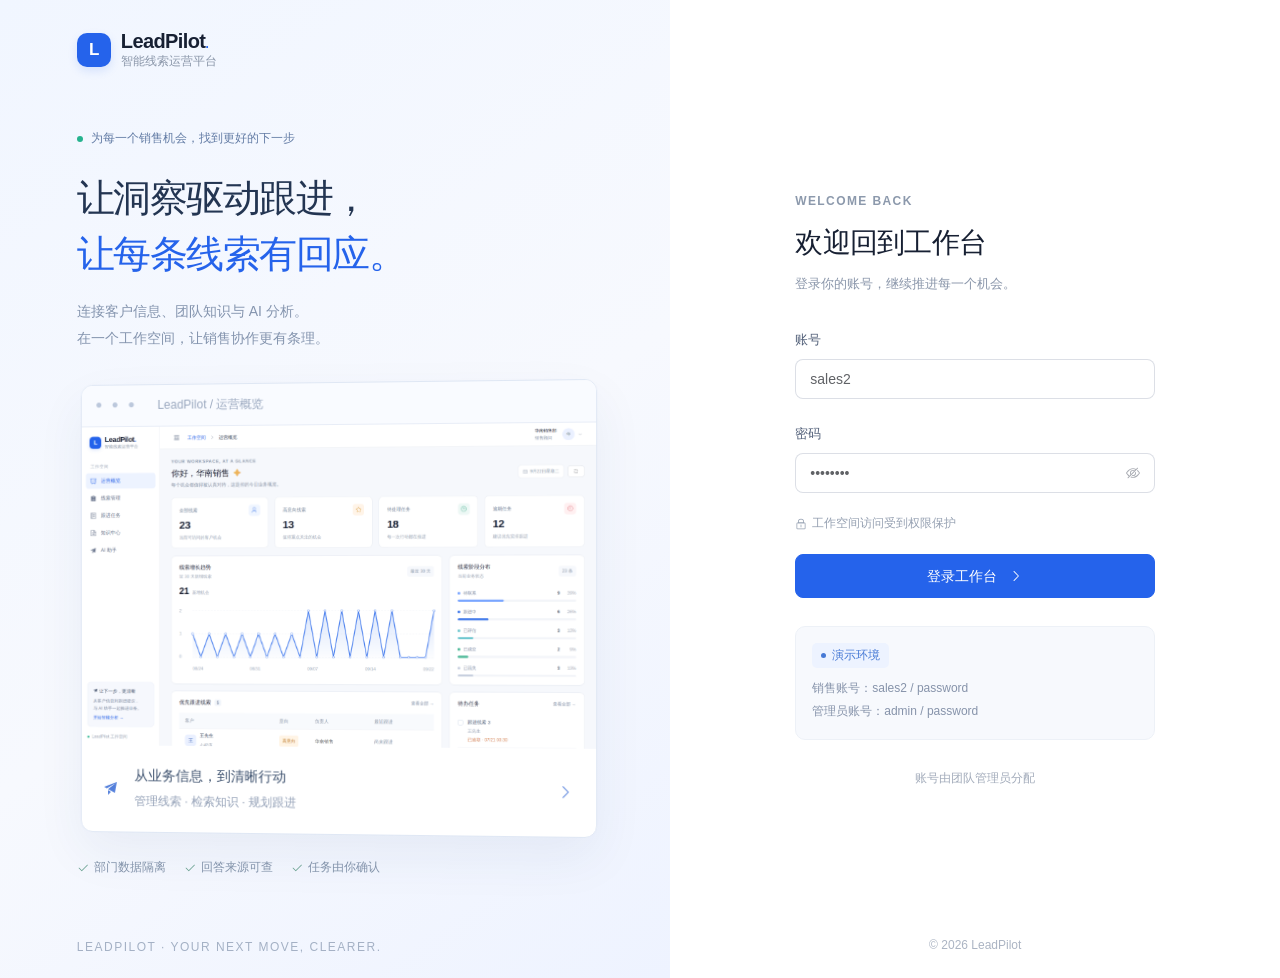
==== commit 69498f67: "deploy: publish latest LeadPilot frontend" ====
--- a/leadpilot/index.html
+++ b/leadpilot/index.html
@@ -5,8 +5,8 @@
     <meta name="viewport" content="width=device-width, initial-scale=1.0" />
     <meta name="theme-color" content="#152921" />
     <title>LeadPilot 线索运营台</title>
-    <script type="module" crossorigin src="/leadpilot/assets/index-COJryq-e.js"></script>
-    <link rel="stylesheet" crossorigin href="/leadpilot/assets/index-WM5RH4OK.css">
+    <script type="module" crossorigin src="/leadpilot/assets/index-6kE2L4vZ.js"></script>
+    <link rel="stylesheet" crossorigin href="/leadpilot/assets/index-lUZpaxTv.css">
   </head>
   <body><div id="app"></div></body>
 </html>
--- a/leadpilot/assets/index-lUZpaxTv.css
+++ b/leadpilot/assets/index-lUZpaxTv.css
@@ -0,0 +1 @@
+:root{--el-color-white:#fff;--el-color-black:#000;--el-color-primary-rgb:64, 158, 255;--el-color-success-rgb:103, 194, 58;--el-color-warning-rgb:230, 162, 60;--el-color-danger-rgb:245, 108, 108;--el-color-error-rgb:245, 108, 108;--el-color-info-rgb:144, 147, 153;--el-font-size-extra-large:20px;--el-font-size-large:18px;--el-font-size-medium:16px;--el-font-size-base:14px;--el-font-size-small:13px;--el-font-size-extra-small:12px;--el-font-family:"Helvetica Neue", Helvetica, "PingFang SC", "Hiragino Sans GB", "Microsoft YaHei", "微软雅黑", Arial, sans-serif;--el-font-weight-primary:500;--el-font-line-height-primary:24px;--el-index-normal:1;--el-index-top:1000;--el-index-popper:2000;--el-border-radius-base:4px;--el-border-radius-small:2px;--el-border-radius-round:20px;--el-border-radius-circle:100%;--el-transition-duration:.3s;--el-transition-duration-fast:.2s;--el-transition-function-ease-in-out-bezier:cubic-bezier(.645, .045, .355, 1);--el-transition-function-fast-bezier:cubic-bezier(.23, 1, .32, 1);--el-transition-all:all var(--el-transition-duration) var(--el-transition-function-ease-in-out-bezier);--el-transition-fade:opacity var(--el-transition-duration) var(--el-transition-function-fast-bezier);--el-transition-md-fade:transform var(--el-transition-duration) var(--el-transition-function-fast-bezier), opacity var(--el-transition-duration) var(--el-transition-function-fast-bezier);--el-transition-fade-linear:opacity var(--el-transition-duration-fast) linear;--el-transition-border:border-color var(--el-transition-duration-fast) var(--el-transition-function-ease-in-out-bezier);--el-transition-box-shadow:box-shadow var(--el-transition-duration-fast) var(--el-transition-function-ease-in-out-bezier);--el-transition-color:color var(--el-transition-duration-fast) var(--el-transition-function-ease-in-out-bezier);--el-component-size-large:40px;--el-component-size:32px;--el-component-size-small:24px;--lightningcss-light:initial;--lightningcss-dark: ;color-scheme:light;--el-color-primary:#409eff;--el-color-primary-light-3:#79bbff;--el-color-primary-light-5:#a0cfff;--el-color-primary-light-7:#c6e2ff;--el-color-primary-light-8:#d9ecff;--el-color-primary-light-9:#ecf5ff;--el-color-primary-dark-2:#337ecc;--el-color-success:#67c23a;--el-color-success-light-3:#95d475;--el-color-success-light-5:#b3e19d;--el-color-success-light-7:#d1edc4;--el-color-success-light-8:#e1f3d8;--el-color-success-light-9:#f0f9eb;--el-color-success-dark-2:#529b2e;--el-color-warning:#e6a23c;--el-color-warning-light-3:#eebe77;--el-color-warning-light-5:#f3d19e;--el-color-warning-light-7:#f8e3c5;--el-color-warning-light-8:#faecd8;--el-color-warning-light-9:#fdf6ec;--el-color-warning-dark-2:#b88230;--el-color-danger:#f56c6c;--el-color-danger-light-3:#f89898;--el-color-danger-light-5:#fab6b6;--el-color-danger-light-7:#fcd3d3;--el-color-danger-light-8:#fde2e2;--el-color-danger-light-9:#fef0f0;--el-color-danger-dark-2:#c45656;--el-color-error:#f56c6c;--el-color-error-light-3:#f89898;--el-color-error-light-5:#fab6b6;--el-color-error-light-7:#fcd3d3;--el-color-error-light-8:#fde2e2;--el-color-error-light-9:#fef0f0;--el-color-error-dark-2:#c45656;--el-color-info:#909399;--el-color-info-light-3:#b1b3b8;--el-color-info-light-5:#c8c9cc;--el-color-info-light-7:#dedfe0;--el-color-info-light-8:#e9e9eb;--el-color-info-light-9:#f4f4f5;--el-color-info-dark-2:#73767a;--el-bg-color:#fff;--el-bg-color-page:#f2f3f5;--el-bg-color-overlay:#fff;--el-text-color-primary:#303133;--el-text-color-regular:#606266;--el-text-color-secondary:#909399;--el-text-color-placeholder:#a8abb2;--el-text-color-disabled:#c0c4cc;--el-border-color:#dcdfe6;--el-border-color-light:#e4e7ed;--el-border-color-lighter:#ebeef5;--el-border-color-extra-light:#f2f6fc;--el-border-color-dark:#d4d7de;--el-border-color-darker:#cdd0d6;--el-fill-color:#f0f2f5;--el-fill-color-light:#f5f7fa;--el-fill-color-lighter:#fafafa;--el-fill-color-extra-light:#fafcff;--el-fill-color-dark:#ebedf0;--el-fill-color-darker:#e6e8eb;--el-fill-color-blank:#fff;--el-box-shadow:0px 12px 32px 4px #0000000a, 0px 8px 20px #00000014;--el-box-shadow-light:0px 0px 12px #0000001f;--el-box-shadow-lighter:0px 0px 6px #0000001f;--el-box-shadow-dark:0px 16px 48px 16px #00000014, 0px 12px 32px #0000001f, 0px 8px 16px -8px #00000029;--el-disabled-bg-color:var(--el-fill-color-light);--el-disabled-text-color:var(--el-text-color-placeholder);--el-disabled-border-color:var(--el-border-color-light);--el-overlay-color:#000c;--el-overlay-color-light:#000000b3;--el-overlay-color-lighter:#00000080;--el-mask-color:#ffffffe6;--el-mask-color-extra-light:#ffffff4d;--el-border-width:1px;--el-border-style:solid;--el-border-color-hover:var(--el-text-color-disabled);--el-border:var(--el-border-width) var(--el-border-style) var(--el-border-color);--el-svg-monochrome-grey:var(--el-border-color)}.fade-in-linear-enter-active,.fade-in-linear-leave-active{transition:var(--el-transition-fade-linear)}.fade-in-linear-enter-from,.fade-in-linear-leave-to{opacity:0}.el-fade-in-linear-enter-active,.el-fade-in-linear-leave-active{transition:var(--el-transition-fade-linear)}.el-fade-in-linear-enter-from,.el-fade-in-linear-leave-to{opacity:0}.el-fade-in-enter-active,.el-fade-in-leave-active{transition:all var(--el-transition-duration) cubic-bezier(.55,0,.1,1)}.el-fade-in-enter-from,.el-fade-in-leave-active{opacity:0}.el-zoom-in-center-enter-active,.el-zoom-in-center-leave-active{transition:all var(--el-transition-duration) cubic-bezier(.55,0,.1,1)}.el-zoom-in-center-enter-from,.el-zoom-in-center-leave-active{opacity:0;transform:scaleX(0)}.el-zoom-in-top-enter-active,.el-zoom-in-top-leave-active{opacity:1;transition:var(--el-transition-md-fade);transform-origin:top;transform:scaleY(1)}.el-zoom-in-top-enter-active[data-popper-placement^=top],.el-zoom-in-top-leave-active[data-popper-placement^=top]{transform-origin:bottom}.el-zoom-in-top-enter-from,.el-zoom-in-top-leave-active{opacity:0;transform:scaleY(0)}.el-zoom-in-bottom-enter-active,.el-zoom-in-bottom-leave-active{opacity:1;transition:var(--el-transition-md-fade);transform-origin:bottom;transform:scaleY(1)}.el-zoom-in-bottom-enter-from,.el-zoom-in-bottom-leave-active{opacity:0;transform:scaleY(0)}.el-zoom-in-left-enter-active,.el-zoom-in-left-leave-active{opacity:1;transition:var(--el-transition-md-fade);transform-origin:0 0;transform:scale(1)}.el-zoom-in-left-enter-from,.el-zoom-in-left-leave-active{opacity:0;transform:scale(.45)}.collapse-transition{transition:var(--el-transition-duration) height ease-in-out,var(--el-transition-duration) padding-top ease-in-out,var(--el-transition-duration) padding-bottom ease-in-out}.el-collapse-transition-leave-active,.el-collapse-transition-enter-active{transition:var(--el-transition-duration) max-height ease-in-out,var(--el-transition-duration) padding-top ease-in-out,var(--el-transition-duration) padding-bottom ease-in-out}.horizontal-collapse-transition{transition:var(--el-transition-duration) width ease-in-out,var(--el-transition-duration) padding-left ease-in-out,var(--el-transition-duration) padding-right ease-in-out}.el-list-enter-active,.el-list-leave-active{transition:all 1s}.el-list-enter-from,.el-list-leave-to{opacity:0;transform:translateY(-30px)}.el-list-leave-active{position:absolute!important}.el-opacity-transition{transition:opacity var(--el-transition-duration) cubic-bezier(.55,0,.1,1)}.el-icon--right{margin-left:5px}.el-icon--left{margin-right:5px}@keyframes rotating{0%{transform:rotate(0)}to{transform:rotate(360deg)}}.el-icon{--color:inherit;fill:currentColor;width:1em;height:1em;color:var(--color);line-height:1em;font-size:inherit;justify-content:center;align-items:center;display:inline-flex;position:relative}.el-icon.is-loading{animation:2s linear infinite rotating}.el-icon svg{width:1em;height:1em}.el-affix--fixed{position:fixed}.el-alert{--el-alert-padding:8px 16px;--el-alert-border-radius-base:var(--el-border-radius-base);--el-alert-title-font-size:14px;--el-alert-title-with-description-font-size:16px;--el-alert-description-font-size:14px;--el-alert-close-font-size:16px;--el-alert-close-customed-font-size:14px;--el-alert-icon-size:16px;--el-alert-icon-large-size:28px;width:100%;padding:var(--el-alert-padding);box-sizing:border-box;border-radius:var(--el-alert-border-radius-base);background-color:var(--el-color-white);opacity:1;transition:opacity var(--el-transition-duration-fast);align-items:center;margin:0;display:flex;position:relative;overflow:hidden}.el-alert.is-light .el-alert__close-btn{color:var(--el-text-color-placeholder)}.el-alert.is-dark .el-alert__close-btn,.el-alert.is-dark .el-alert__description{color:var(--el-color-white)}.el-alert.is-center{justify-content:center}.el-alert--primary{--el-alert-bg-color:var(--el-color-primary-light-9)}.el-alert--primary.is-light{background-color:var(--el-alert-bg-color);color:var(--el-color-primary)}.el-alert--primary.is-light .el-alert__description{color:var(--el-color-primary)}.el-alert--primary.is-dark{background-color:var(--el-color-primary);color:var(--el-color-white)}.el-alert--success{--el-alert-bg-color:var(--el-color-success-light-9)}.el-alert--success.is-light{background-color:var(--el-alert-bg-color);color:var(--el-color-success)}.el-alert--success.is-light .el-alert__description{color:var(--el-color-success)}.el-alert--success.is-dark{background-color:var(--el-color-success);color:var(--el-color-white)}.el-alert--info{--el-alert-bg-color:var(--el-color-info-light-9)}.el-alert--info.is-light{background-color:var(--el-alert-bg-color);color:var(--el-color-info)}.el-alert--info.is-light .el-alert__description{color:var(--el-color-info)}.el-alert--info.is-dark{background-color:var(--el-color-info);color:var(--el-color-white)}.el-alert--warning{--el-alert-bg-color:var(--el-color-warning-light-9)}.el-alert--warning.is-light{background-color:var(--el-alert-bg-color);color:var(--el-color-warning)}.el-alert--warning.is-light .el-alert__description{color:var(--el-color-warning)}.el-alert--warning.is-dark{background-color:var(--el-color-warning);color:var(--el-color-white)}.el-alert--error{--el-alert-bg-color:var(--el-color-error-light-9)}.el-alert--error.is-light{background-color:var(--el-alert-bg-color);color:var(--el-color-error)}.el-alert--error.is-light .el-alert__description{color:var(--el-color-error)}.el-alert--error.is-dark{background-color:var(--el-color-error);color:var(--el-color-white)}.el-alert__content{flex-direction:column;gap:4px;display:flex}.el-alert .el-alert__icon{font-size:var(--el-alert-icon-size);width:var(--el-alert-icon-size);margin-right:8px}.el-alert .el-alert__icon.is-big{font-size:var(--el-alert-icon-large-size);width:var(--el-alert-icon-large-size);margin-right:12px}.el-alert__title{font-size:var(--el-alert-title-font-size);line-height:24px}.el-alert__title.with-description{font-size:var(--el-alert-title-with-description-font-size)}.el-alert .el-alert__description{font-size:var(--el-alert-description-font-size);margin:0}.el-alert .el-alert__close-btn{font-size:var(--el-alert-close-font-size);opacity:1;cursor:pointer;position:absolute;top:12px;right:16px}.el-alert .el-alert__close-btn.is-customed{font-style:normal;font-size:var(--el-alert-close-customed-font-size);line-height:24px;top:8px}.el-alert-fade-enter-from,.el-alert-fade-leave-active{opacity:0}.el-aside{box-sizing:border-box;width:var(--el-aside-width,300px);flex-shrink:0;overflow:auto}.el-autocomplete{--el-input-text-color:var(--el-text-color-regular);--el-input-border:var(--el-border);--el-input-hover-border:var(--el-border-color-hover);--el-input-focus-border:var(--el-color-primary);--el-input-transparent-border:0 0 0 1px transparent inset;--el-input-border-color:var(--el-border-color);--el-input-border-radius:var(--el-border-radius-base);--el-input-bg-color:var(--el-fill-color-blank);--el-input-icon-color:var(--el-text-color-placeholder);--el-input-placeholder-color:var(--el-text-color-placeholder);--el-input-hover-border-color:var(--el-border-color-hover);--el-input-clear-hover-color:var(--el-text-color-secondary);--el-input-focus-border-color:var(--el-color-primary);--el-input-width:100%;width:var(--el-input-width);display:inline-block;position:relative}.el-autocomplete__popper.el-popper{background:var(--el-bg-color-overlay);border:1px solid var(--el-border-color-light);box-shadow:var(--el-box-shadow-light)}.el-autocomplete__popper.el-popper .el-popper__arrow:before{border:1px solid var(--el-border-color-light)}.el-autocomplete__popper.el-popper[data-popper-placement^=top] .el-popper__arrow:before{border-top-color:#0000;border-left-color:#0000}.el-autocomplete__popper.el-popper[data-popper-placement^=bottom] .el-popper__arrow:before{border-bottom-color:#0000;border-right-color:#0000}.el-autocomplete__popper.el-popper[data-popper-placement^=left] .el-popper__arrow:before{border-bottom-color:#0000;border-left-color:#0000}.el-autocomplete__popper.el-popper[data-popper-placement^=right] .el-popper__arrow:before{border-top-color:#0000;border-right-color:#0000}.el-autocomplete-suggestion{border-radius:var(--el-border-radius-base);box-sizing:border-box}.el-autocomplete-suggestion__header{border-bottom:1px solid var(--el-border-color-lighter);padding:10px}.el-autocomplete-suggestion__footer{border-top:1px solid var(--el-border-color-lighter);padding:10px}.el-autocomplete-suggestion__wrap{box-sizing:border-box;max-height:280px;padding:10px 0}.el-autocomplete-suggestion__list{margin:0;padding:0}.el-autocomplete-suggestion li{cursor:pointer;color:var(--el-text-color-regular);line-height:34px;font-size:var(--el-font-size-base);text-align:left;text-overflow:ellipsis;white-space:nowrap;margin:0;padding:0 20px;list-style:none;overflow:hidden}.el-autocomplete-suggestion li:hover,.el-autocomplete-suggestion li.highlighted{background-color:var(--el-fill-color-light)}.el-autocomplete-suggestion li.divider{border-top:1px solid var(--el-color-black);margin-top:6px}.el-autocomplete-suggestion li.divider:last-child{margin-bottom:-6px}.el-autocomplete-suggestion.is-loading li{cursor:default;height:100px;color:var(--el-text-color-secondary);justify-content:center;align-items:center;font-size:20px;display:flex}.el-autocomplete-suggestion.is-loading li:hover{background-color:var(--el-bg-color-overlay)}.el-avatar{--el-avatar-text-color:var(--el-color-white);--el-avatar-bg-color:var(--el-text-color-disabled);--el-avatar-text-size:14px;--el-avatar-icon-size:18px;--el-avatar-border-radius:var(--el-border-radius-base);--el-avatar-size-large:56px;--el-avatar-size:40px;--el-avatar-size-small:24px;box-sizing:border-box;text-align:center;color:var(--el-avatar-text-color);background:var(--el-avatar-bg-color);width:var(--el-avatar-size);height:var(--el-avatar-size);font-size:var(--el-avatar-text-size);outline:none;justify-content:center;align-items:center;display:inline-flex;overflow:hidden}.el-avatar>img{width:100%;height:100%;display:block}.el-avatar--circle{border-radius:50%}.el-avatar--square{border-radius:var(--el-avatar-border-radius)}.el-avatar--icon{font-size:var(--el-avatar-icon-size)}.el-avatar--small{--el-avatar-size:24px}.el-avatar--large{--el-avatar-size:56px}.el-avatar-group{--el-avatar-group-item-gap:-8px;--el-avatar-group-collapse-item-gap:4px;display:inline-flex}.el-avatar-group .el-avatar{border:1px solid var(--el-border-color-extra-light)}.el-avatar-group .el-avatar:not(:first-child){margin-left:var(--el-avatar-group-item-gap)}.el-avatar-group__collapse-avatars{--el-avatar-group-item-gap:-8px;--el-avatar-group-collapse-item-gap:4px}.el-avatar-group__collapse-avatars .el-avatar:not(:first-child){margin-left:var(--el-avatar-group-collapse-item-gap)}.el-backtop{--el-backtop-bg-color:var(--el-bg-color-overlay);--el-backtop-text-color:var(--el-color-primary);--el-backtop-hover-bg-color:var(--el-border-color-extra-light);background-color:var(--el-backtop-bg-color);width:40px;height:40px;color:var(--el-backtop-text-color);box-shadow:var(--el-box-shadow-lighter);cursor:pointer;z-index:5;border-radius:50%;justify-content:center;align-items:center;font-size:20px;display:flex;position:fixed}.el-backtop:hover{background-color:var(--el-backtop-hover-bg-color)}.el-backtop__icon{font-size:20px}.el-badge{--el-badge-bg-color:var(--el-color-danger);--el-badge-radius:10px;--el-badge-font-size:12px;--el-badge-padding:6px;--el-badge-size:18px;vertical-align:middle;width:-moz-fit-content;width:fit-content;display:inline-block;position:relative}.el-badge__content{background-color:var(--el-badge-bg-color);border-radius:var(--el-badge-radius);color:var(--el-color-white);font-size:var(--el-badge-font-size);height:var(--el-badge-size);padding:0 var(--el-badge-padding);white-space:nowrap;border:1px solid var(--el-bg-color);justify-content:center;align-items:center;display:inline-flex}.el-badge__content.is-fixed{top:0;right:calc(1px + var(--el-badge-size) / 2);z-index:var(--el-index-normal);position:absolute;transform:translateY(-50%)translate(100%)}.el-badge__content.is-fixed.is-dot{right:5px}.el-badge__content.is-dot{border-radius:50%;width:8px;height:8px;padding:0;right:0}.el-badge__content.is-hide-zero{display:none}.el-badge__content--primary{background-color:var(--el-color-primary)}.el-badge__content--success{background-color:var(--el-color-success)}.el-badge__content--warning{background-color:var(--el-color-warning)}.el-badge__content--info{background-color:var(--el-color-info)}.el-badge__content--danger{background-color:var(--el-color-danger)}.el-breadcrumb__separator{color:var(--el-text-color-placeholder);margin:0 9px;font-weight:700}.el-breadcrumb__separator.el-icon{margin:0 6px;font-weight:400}.el-breadcrumb__separator.el-icon svg{vertical-align:middle}.el-breadcrumb__item{float:left;align-items:center;display:inline-flex}.el-breadcrumb__inner{color:var(--el-text-color-regular)}.el-breadcrumb__inner.is-link,.el-breadcrumb__inner a{transition:var(--el-transition-color);color:var(--el-text-color-primary);font-weight:700;text-decoration:none}.el-breadcrumb__inner.is-link:hover,.el-breadcrumb__inner a:hover{color:var(--el-color-primary);cursor:pointer}.el-breadcrumb__item:last-child .el-breadcrumb__inner,.el-breadcrumb__item:last-child .el-breadcrumb__inner:hover,.el-breadcrumb__item:last-child .el-breadcrumb__inner a,.el-breadcrumb__item:last-child .el-breadcrumb__inner a:hover{color:var(--el-text-color-regular);cursor:text;font-weight:400}.el-breadcrumb__item:last-child .el-breadcrumb__separator{display:none}.el-breadcrumb{font-size:14px;line-height:1}.el-breadcrumb:before,.el-breadcrumb:after{content:"";display:table}.el-breadcrumb:after{clear:both}.el-button-group>.el-button+.el-button{margin-left:0}.el-button-group>.el-button:first-child:last-child{border-top-right-radius:var(--el-border-radius-base);border-bottom-right-radius:var(--el-border-radius-base);border-top-left-radius:var(--el-border-radius-base);border-bottom-left-radius:var(--el-border-radius-base)}.el-button-group>.el-button:first-child:last-child.is-round{border-radius:var(--el-border-radius-round)}.el-button-group>.el-button:first-child:last-child.is-circle{border-radius:50%}.el-button-group>.el-button:not(:first-child):not(:last-child){border-radius:0}.el-button-group>.el-button:hover,.el-button-group>.el-button:focus,.el-button-group>.el-button:active,.el-button-group>.el-button.is-active{z-index:1}.el-button-group--horizontal{vertical-align:middle;display:inline-block}.el-button-group--horizontal:before,.el-button-group--horizontal:after{content:"";display:table}.el-button-group--horizontal:after{clear:both}.el-button-group--horizontal>.el-button{float:left;position:relative}.el-button-group--horizontal>.el-button:first-child{border-top-right-radius:0;border-bottom-right-radius:0}.el-button-group--horizontal>.el-button:last-child{border-top-left-radius:0;border-bottom-left-radius:0}.el-button-group--horizontal>.el-button:not(:last-child){margin-right:-1px}.el-button-group--horizontal .el-button--primary:first-child{border-right-color:var(--el-button-divide-border-color)}.el-button-group--horizontal .el-button--primary:last-child{border-left-color:var(--el-button-divide-border-color)}.el-button-group--horizontal .el-button--primary:not(:first-child):not(:last-child){border-left-color:var(--el-button-divide-border-color);border-right-color:var(--el-button-divide-border-color)}.el-button-group--horizontal .el-button--success:first-child{border-right-color:var(--el-button-divide-border-color)}.el-button-group--horizontal .el-button--success:last-child{border-left-color:var(--el-button-divide-border-color)}.el-button-group--horizontal .el-button--success:not(:first-child):not(:last-child){border-left-color:var(--el-button-divide-border-color);border-right-color:var(--el-button-divide-border-color)}.el-button-group--horizontal .el-button--warning:first-child{border-right-color:var(--el-button-divide-border-color)}.el-button-group--horizontal .el-button--warning:last-child{border-left-color:var(--el-button-divide-border-color)}.el-button-group--horizontal .el-button--warning:not(:first-child):not(:last-child){border-left-color:var(--el-button-divide-border-color);border-right-color:var(--el-button-divide-border-color)}.el-button-group--horizontal .el-button--danger:first-child{border-right-color:var(--el-button-divide-border-color)}.el-button-group--horizontal .el-button--danger:last-child{border-left-color:var(--el-button-divide-border-color)}.el-button-group--horizontal .el-button--danger:not(:first-child):not(:last-child){border-left-color:var(--el-button-divide-border-color);border-right-color:var(--el-button-divide-border-color)}.el-button-group--horizontal .el-button--info:first-child{border-right-color:var(--el-button-divide-border-color)}.el-button-group--horizontal .el-button--info:last-child{border-left-color:var(--el-button-divide-border-color)}.el-button-group--horizontal .el-button--info:not(:first-child):not(:last-child){border-left-color:var(--el-button-divide-border-color);border-right-color:var(--el-button-divide-border-color)}.el-button-group--horizontal>.el-dropdown>.el-button{border-left-color:var(--el-button-divide-border-color);border-top-left-radius:0;border-bottom-left-radius:0}.el-button-group--vertical{flex-direction:column;align-items:stretch;display:inline-flex}.el-button-group--vertical>.el-button{margin-top:-1px}.el-button-group--vertical>.el-button:first-child{border-bottom-right-radius:0;border-bottom-left-radius:0}.el-button-group--vertical>.el-button:last-child{border-top-left-radius:0;border-top-right-radius:0}.el-button-group--vertical>.el-dropdown{margin-top:-1px}.el-button-group--vertical>.el-dropdown>.el-button{border-left-color:var(--el-button-divide-border-color);border-top-left-radius:0;border-top-right-radius:0}.el-button-group--vertical .el-button--primary:first-child{border-bottom-color:var(--el-button-divide-border-color)}.el-button-group--vertical .el-button--primary:last-child{border-top-color:var(--el-button-divide-border-color)}.el-button-group--vertical .el-button--primary:not(:first-child):not(:last-child){border-top-color:var(--el-button-divide-border-color);border-bottom-color:var(--el-button-divide-border-color)}.el-button-group--vertical .el-button--success:first-child{border-bottom-color:var(--el-button-divide-border-color)}.el-button-group--vertical .el-button--success:last-child{border-top-color:var(--el-button-divide-border-color)}.el-button-group--vertical .el-button--success:not(:first-child):not(:last-child){border-top-color:var(--el-button-divide-border-color);border-bottom-color:var(--el-button-divide-border-color)}.el-button-group--vertical .el-button--warning:first-child{border-bottom-color:var(--el-button-divide-border-color)}.el-button-group--vertical .el-button--warning:last-child{border-top-color:var(--el-button-divide-border-color)}.el-button-group--vertical .el-button--warning:not(:first-child):not(:last-child){border-top-color:var(--el-button-divide-border-color);border-bottom-color:var(--el-button-divide-border-color)}.el-button-group--vertical .el-button--danger:first-child{border-bottom-color:var(--el-button-divide-border-color)}.el-button-group--vertical .el-button--danger:last-child{border-top-color:var(--el-button-divide-border-color)}.el-button-group--vertical .el-button--danger:not(:first-child):not(:last-child){border-top-color:var(--el-button-divide-border-color);border-bottom-color:var(--el-button-divide-border-color)}.el-button-group--vertical .el-button--info:first-child{border-bottom-color:var(--el-button-divide-border-color)}.el-button-group--vertical .el-button--info:last-child{border-top-color:var(--el-button-divide-border-color)}.el-button-group--vertical .el-button--info:not(:first-child):not(:last-child){border-top-color:var(--el-button-divide-border-color);border-bottom-color:var(--el-button-divide-border-color)}.el-button{--el-button-font-weight:var(--el-font-weight-primary);--el-button-border-color:var(--el-border-color);--el-button-bg-color:var(--el-fill-color-blank);--el-button-text-color:var(--el-text-color-regular);--el-button-disabled-text-color:var(--el-disabled-text-color);--el-button-disabled-bg-color:var(--el-fill-color-blank);--el-button-disabled-border-color:var(--el-border-color-light);--el-button-divide-border-color:#ffffff80;--el-button-hover-text-color:var(--el-color-primary);--el-button-hover-bg-color:var(--el-color-primary-light-9);--el-button-hover-border-color:var(--el-color-primary-light-7);--el-button-active-text-color:var(--el-button-hover-text-color);--el-button-active-border-color:var(--el-color-primary);--el-button-active-bg-color:var(--el-button-hover-bg-color);--el-button-outline-color:var(--el-color-primary-light-5);--el-button-hover-link-text-color:var(--el-text-color-secondary);--el-button-active-color:var(--el-text-color-primary);white-space:nowrap;cursor:pointer;height:32px;color:var(--el-button-text-color);text-align:center;box-sizing:border-box;line-height:1;font-weight:var(--el-button-font-weight);-webkit-user-select:none;user-select:none;vertical-align:middle;-webkit-appearance:none;background-color:var(--el-button-bg-color);border:var(--el-border);border-color:var(--el-button-border-color);outline:none;justify-content:center;align-items:center;transition:all .1s;display:inline-flex}.el-button:hover{color:var(--el-button-hover-text-color);border-color:var(--el-button-hover-border-color);background-color:var(--el-button-hover-bg-color);outline:none}.el-button:active{color:var(--el-button-active-text-color);border-color:var(--el-button-active-border-color);background-color:var(--el-button-active-bg-color);outline:none}.el-button:focus-visible{outline:2px solid var(--el-button-outline-color);outline-offset:1px;transition:outline-offset,outline}.el-button>span{align-items:center;display:inline-flex}.el-button+.el-button{margin-left:12px}.el-button{font-size:var(--el-font-size-base);border-radius:var(--el-border-radius-base);padding:8px 15px}.el-button.is-round{padding:8px 15px}.el-button::-moz-focus-inner{border:0}.el-button [class*=el-icon]+span{margin-left:6px}.el-button [class*=el-icon] svg{vertical-align:bottom}.el-button.is-plain{--el-button-hover-text-color:var(--el-color-primary);--el-button-hover-bg-color:var(--el-fill-color-blank);--el-button-hover-border-color:var(--el-color-primary)}.el-button.is-active{color:var(--el-button-active-text-color);border-color:var(--el-button-active-border-color);background-color:var(--el-button-active-bg-color);outline:none}.el-button.is-disabled,.el-button.is-disabled:hover{color:var(--el-button-disabled-text-color);cursor:not-allowed;background-image:none;background-color:var(--el-button-disabled-bg-color);border-color:var(--el-button-disabled-border-color)}.el-button.is-loading{pointer-events:none;position:relative}.el-button.is-loading:before{z-index:1;pointer-events:none;content:"";border-radius:inherit;background-color:var(--el-mask-color-extra-light);position:absolute;top:-1px;bottom:-1px;left:-1px;right:-1px}.el-button.is-round{border-radius:var(--el-border-radius-round)}.el-button.is-dashed{--el-button-hover-text-color:var(--el-color-primary);--el-button-hover-bg-color:var(--el-fill-color-blank);--el-button-hover-border-color:var(--el-color-primary);border-style:dashed}.el-button.is-circle{border-radius:50%;width:32px;padding:8px}.el-button.is-text{color:var(--el-button-text-color);background-color:#0000;border:0 solid #0000}.el-button.is-text.is-disabled{color:var(--el-button-disabled-text-color);background-color:#0000!important}.el-button.is-text:not(.is-disabled):hover{background-color:var(--el-fill-color-light)}.el-button.is-text:not(.is-disabled):focus-visible{outline:2px solid var(--el-button-outline-color);outline-offset:1px;transition:outline-offset,outline}.el-button.is-text:not(.is-disabled):active{background-color:var(--el-fill-color)}.el-button.is-text:not(.is-disabled).is-has-bg{background-color:var(--el-fill-color-light)}.el-button.is-text:not(.is-disabled).is-has-bg:hover{background-color:var(--el-fill-color)}.el-button.is-text:not(.is-disabled).is-has-bg:active{background-color:var(--el-fill-color-dark)}.el-button__text--expand{letter-spacing:.3em;margin-right:-.3em}.el-button.is-link{color:var(--el-button-text-color);background:0 0;border-color:#0000;height:auto;padding:2px}.el-button.is-link:hover{color:var(--el-button-hover-link-text-color)}.el-button.is-link.is-disabled{color:var(--el-button-disabled-text-color);background-color:#0000!important;border-color:#0000!important}.el-button.is-link:not(.is-disabled):hover{background-color:#0000;border-color:#0000}.el-button.is-link:not(.is-disabled):active{color:var(--el-button-active-color);background-color:#0000;border-color:#0000}.el-button--text{color:var(--el-color-primary);background:0 0;border-color:#0000;padding-left:0;padding-right:0}.el-button--text.is-disabled{color:var(--el-button-disabled-text-color);background-color:#0000!important;border-color:#0000!important}.el-button--text:not(.is-disabled):hover{color:var(--el-color-primary-light-3);background-color:#0000;border-color:#0000}.el-button--text:not(.is-disabled):active{color:var(--el-color-primary-dark-2);background-color:#0000;border-color:#0000}.el-button__link--expand{letter-spacing:.3em;margin-right:-.3em}.el-button--primary{--el-button-text-color:var(--el-color-white);--el-button-bg-color:var(--el-color-primary);--el-button-border-color:var(--el-color-primary);--el-button-outline-color:var(--el-color-primary-light-5);--el-button-active-color:var(--el-color-primary-dark-2);--el-button-hover-text-color:var(--el-color-white);--el-button-hover-link-text-color:var(--el-color-primary-light-5);--el-button-hover-bg-color:var(--el-color-primary-light-3);--el-button-hover-border-color:var(--el-color-primary-light-3);--el-button-active-bg-color:var(--el-color-primary-dark-2);--el-button-active-border-color:var(--el-color-primary-dark-2);--el-button-disabled-text-color:var(--el-color-white);--el-button-disabled-bg-color:var(--el-color-primary-light-5);--el-button-disabled-border-color:var(--el-color-primary-light-5)}.el-button--primary.is-plain,.el-button--primary.is-text,.el-button--primary.is-link{--el-button-text-color:var(--el-color-primary);--el-button-bg-color:var(--el-color-primary-light-9);--el-button-border-color:var(--el-color-primary-light-5);--el-button-hover-text-color:var(--el-color-white);--el-button-hover-bg-color:var(--el-color-primary);--el-button-hover-border-color:var(--el-color-primary);--el-button-active-text-color:var(--el-color-white)}.el-button--primary.is-plain.is-disabled,.el-button--primary.is-plain.is-disabled:hover,.el-button--primary.is-plain.is-disabled:focus,.el-button--primary.is-plain.is-disabled:active,.el-button--primary.is-text.is-disabled,.el-button--primary.is-text.is-disabled:hover,.el-button--primary.is-text.is-disabled:focus,.el-button--primary.is-text.is-disabled:active,.el-button--primary.is-link.is-disabled,.el-button--primary.is-link.is-disabled:hover,.el-button--primary.is-link.is-disabled:focus,.el-button--primary.is-link.is-disabled:active{color:var(--el-color-primary-light-5);background-color:var(--el-color-primary-light-9);border-color:var(--el-color-primary-light-8)}.el-button--primary.is-dashed{--el-button-text-color:var(--el-color-primary);--el-button-bg-color:var(--el-color-primary-light-9);--el-button-border-color:var(--el-color-primary-light-5);--el-button-hover-text-color:var(--el-color-primary);--el-button-hover-bg-color:var(--el-color-primary-light-9);--el-button-hover-border-color:var(--el-color-primary-light-3);--el-button-active-text-color:var(--el-color-primary-dark-2);--el-button-active-bg-color:var(--el-color-primary-light-9);--el-button-active-border-color:var(--el-color-primary-dark-2)}.el-button--primary.is-dashed.is-disabled,.el-button--primary.is-dashed.is-disabled:hover,.el-button--primary.is-dashed.is-disabled:focus,.el-button--primary.is-dashed.is-disabled:active{color:var(--el-color-primary-light-5);background-color:var(--el-color-primary-light-9);border-color:var(--el-color-primary-light-8)}.el-button--success{--el-button-text-color:var(--el-color-white);--el-button-bg-color:var(--el-color-success);--el-button-border-color:var(--el-color-success);--el-button-outline-color:var(--el-color-success-light-5);--el-button-active-color:var(--el-color-success-dark-2);--el-button-hover-text-color:var(--el-color-white);--el-button-hover-link-text-color:var(--el-color-success-light-5);--el-button-hover-bg-color:var(--el-color-success-light-3);--el-button-hover-border-color:var(--el-color-success-light-3);--el-button-active-bg-color:var(--el-color-success-dark-2);--el-button-active-border-color:var(--el-color-success-dark-2);--el-button-disabled-text-color:var(--el-color-white);--el-button-disabled-bg-color:var(--el-color-success-light-5);--el-button-disabled-border-color:var(--el-color-success-light-5)}.el-button--success.is-plain,.el-button--success.is-text,.el-button--success.is-link{--el-button-text-color:var(--el-color-success);--el-button-bg-color:var(--el-color-success-light-9);--el-button-border-color:var(--el-color-success-light-5);--el-button-hover-text-color:var(--el-color-white);--el-button-hover-bg-color:var(--el-color-success);--el-button-hover-border-color:var(--el-color-success);--el-button-active-text-color:var(--el-color-white)}.el-button--success.is-plain.is-disabled,.el-button--success.is-plain.is-disabled:hover,.el-button--success.is-plain.is-disabled:focus,.el-button--success.is-plain.is-disabled:active,.el-button--success.is-text.is-disabled,.el-button--success.is-text.is-disabled:hover,.el-button--success.is-text.is-disabled:focus,.el-button--success.is-text.is-disabled:active,.el-button--success.is-link.is-disabled,.el-button--success.is-link.is-disabled:hover,.el-button--success.is-link.is-disabled:focus,.el-button--success.is-link.is-disabled:active{color:var(--el-color-success-light-5);background-color:var(--el-color-success-light-9);border-color:var(--el-color-success-light-8)}.el-button--success.is-dashed{--el-button-text-color:var(--el-color-success);--el-button-bg-color:var(--el-color-success-light-9);--el-button-border-color:var(--el-color-success-light-5);--el-button-hover-text-color:var(--el-color-success);--el-button-hover-bg-color:var(--el-color-success-light-9);--el-button-hover-border-color:var(--el-color-success-light-3);--el-button-active-text-color:var(--el-color-success-dark-2);--el-button-active-bg-color:var(--el-color-success-light-9);--el-button-active-border-color:var(--el-color-success-dark-2)}.el-button--success.is-dashed.is-disabled,.el-button--success.is-dashed.is-disabled:hover,.el-button--success.is-dashed.is-disabled:focus,.el-button--success.is-dashed.is-disabled:active{color:var(--el-color-success-light-5);background-color:var(--el-color-success-light-9);border-color:var(--el-color-success-light-8)}.el-button--warning{--el-button-text-color:var(--el-color-white);--el-button-bg-color:var(--el-color-warning);--el-button-border-color:var(--el-color-warning);--el-button-outline-color:var(--el-color-warning-light-5);--el-button-active-color:var(--el-color-warning-dark-2);--el-button-hover-text-color:var(--el-color-white);--el-button-hover-link-text-color:var(--el-color-warning-light-5);--el-button-hover-bg-color:var(--el-color-warning-light-3);--el-button-hover-border-color:var(--el-color-warning-light-3);--el-button-active-bg-color:var(--el-color-warning-dark-2);--el-button-active-border-color:var(--el-color-warning-dark-2);--el-button-disabled-text-color:var(--el-color-white);--el-button-disabled-bg-color:var(--el-color-warning-light-5);--el-button-disabled-border-color:var(--el-color-warning-light-5)}.el-button--warning.is-plain,.el-button--warning.is-text,.el-button--warning.is-link{--el-button-text-color:var(--el-color-warning);--el-button-bg-color:var(--el-color-warning-light-9);--el-button-border-color:var(--el-color-warning-light-5);--el-button-hover-text-color:var(--el-color-white);--el-button-hover-bg-color:var(--el-color-warning);--el-button-hover-border-color:var(--el-color-warning);--el-button-active-text-color:var(--el-color-white)}.el-button--warning.is-plain.is-disabled,.el-button--warning.is-plain.is-disabled:hover,.el-button--warning.is-plain.is-disabled:focus,.el-button--warning.is-plain.is-disabled:active,.el-button--warning.is-text.is-disabled,.el-button--warning.is-text.is-disabled:hover,.el-button--warning.is-text.is-disabled:focus,.el-button--warning.is-text.is-disabled:active,.el-button--warning.is-link.is-disabled,.el-button--warning.is-link.is-disabled:hover,.el-button--warning.is-link.is-disabled:focus,.el-button--warning.is-link.is-disabled:active{color:var(--el-color-warning-light-5);background-color:var(--el-color-warning-light-9);border-color:var(--el-color-warning-light-8)}.el-button--warning.is-dashed{--el-button-text-color:var(--el-color-warning);--el-button-bg-color:var(--el-color-warning-light-9);--el-button-border-color:var(--el-color-warning-light-5);--el-button-hover-text-color:var(--el-color-warning);--el-button-hover-bg-color:var(--el-color-warning-light-9);--el-button-hover-border-color:var(--el-color-warning-light-3);--el-button-active-text-color:var(--el-color-warning-dark-2);--el-button-active-bg-color:var(--el-color-warning-light-9);--el-button-active-border-color:var(--el-color-warning-dark-2)}.el-button--warning.is-dashed.is-disabled,.el-button--warning.is-dashed.is-disabled:hover,.el-button--warning.is-dashed.is-disabled:focus,.el-button--warning.is-dashed.is-disabled:active{color:var(--el-color-warning-light-5);background-color:var(--el-color-warning-light-9);border-color:var(--el-color-warning-light-8)}.el-button--danger{--el-button-text-color:var(--el-color-white);--el-button-bg-color:var(--el-color-danger);--el-button-border-color:var(--el-color-danger);--el-button-outline-color:var(--el-color-danger-light-5);--el-button-active-color:var(--el-color-danger-dark-2);--el-button-hover-text-color:var(--el-color-white);--el-button-hover-link-text-color:var(--el-color-danger-light-5);--el-button-hover-bg-color:var(--el-color-danger-light-3);--el-button-hover-border-color:var(--el-color-danger-light-3);--el-button-active-bg-color:var(--el-color-danger-dark-2);--el-button-active-border-color:var(--el-color-danger-dark-2);--el-button-disabled-text-color:var(--el-color-white);--el-button-disabled-bg-color:var(--el-color-danger-light-5);--el-button-disabled-border-color:var(--el-color-danger-light-5)}.el-button--danger.is-plain,.el-button--danger.is-text,.el-button--danger.is-link{--el-button-text-color:var(--el-color-danger);--el-button-bg-color:var(--el-color-danger-light-9);--el-button-border-color:var(--el-color-danger-light-5);--el-button-hover-text-color:var(--el-color-white);--el-button-hover-bg-color:var(--el-color-danger);--el-button-hover-border-color:var(--el-color-danger);--el-button-active-text-color:var(--el-color-white)}.el-button--danger.is-plain.is-disabled,.el-button--danger.is-plain.is-disabled:hover,.el-button--danger.is-plain.is-disabled:focus,.el-button--danger.is-plain.is-disabled:active,.el-button--danger.is-text.is-disabled,.el-button--danger.is-text.is-disabled:hover,.el-button--danger.is-text.is-disabled:focus,.el-button--danger.is-text.is-disabled:active,.el-button--danger.is-link.is-disabled,.el-button--danger.is-link.is-disabled:hover,.el-button--danger.is-link.is-disabled:focus,.el-button--danger.is-link.is-disabled:active{color:var(--el-color-danger-light-5);background-color:var(--el-color-danger-light-9);border-color:var(--el-color-danger-light-8)}.el-button--danger.is-dashed{--el-button-text-color:var(--el-color-danger);--el-button-bg-color:var(--el-color-danger-light-9);--el-button-border-color:var(--el-color-danger-light-5);--el-button-hover-text-color:var(--el-color-danger);--el-button-hover-bg-color:var(--el-color-danger-light-9);--el-button-hover-border-color:var(--el-color-danger-light-3);--el-button-active-text-color:var(--el-color-danger-dark-2);--el-button-active-bg-color:var(--el-color-danger-light-9);--el-button-active-border-color:var(--el-color-danger-dark-2)}.el-button--danger.is-dashed.is-disabled,.el-button--danger.is-dashed.is-disabled:hover,.el-button--danger.is-dashed.is-disabled:focus,.el-button--danger.is-dashed.is-disabled:active{color:var(--el-color-danger-light-5);background-color:var(--el-color-danger-light-9);border-color:var(--el-color-danger-light-8)}.el-button--info{--el-button-text-color:var(--el-color-white);--el-button-bg-color:var(--el-color-info);--el-button-border-color:var(--el-color-info);--el-button-outline-color:var(--el-color-info-light-5);--el-button-active-color:var(--el-color-info-dark-2);--el-button-hover-text-color:var(--el-color-white);--el-button-hover-link-text-color:var(--el-color-info-light-5);--el-button-hover-bg-color:var(--el-color-info-light-3);--el-button-hover-border-color:var(--el-color-info-light-3);--el-button-active-bg-color:var(--el-color-info-dark-2);--el-button-active-border-color:var(--el-color-info-dark-2);--el-button-disabled-text-color:var(--el-color-white);--el-button-disabled-bg-color:var(--el-color-info-light-5);--el-button-disabled-border-color:var(--el-color-info-light-5)}.el-button--info.is-plain,.el-button--info.is-text,.el-button--info.is-link{--el-button-text-color:var(--el-color-info);--el-button-bg-color:var(--el-color-info-light-9);--el-button-border-color:var(--el-color-info-light-5);--el-button-hover-text-color:var(--el-color-white);--el-button-hover-bg-color:var(--el-color-info);--el-button-hover-border-color:var(--el-color-info);--el-button-active-text-color:var(--el-color-white)}.el-button--info.is-plain.is-disabled,.el-button--info.is-plain.is-disabled:hover,.el-button--info.is-plain.is-disabled:focus,.el-button--info.is-plain.is-disabled:active,.el-button--info.is-text.is-disabled,.el-button--info.is-text.is-disabled:hover,.el-button--info.is-text.is-disabled:focus,.el-button--info.is-text.is-disabled:active,.el-button--info.is-link.is-disabled,.el-button--info.is-link.is-disabled:hover,.el-button--info.is-link.is-disabled:focus,.el-button--info.is-link.is-disabled:active{color:var(--el-color-info-light-5);background-color:var(--el-color-info-light-9);border-color:var(--el-color-info-light-8)}.el-button--info.is-dashed{--el-button-text-color:var(--el-color-info);--el-button-bg-color:var(--el-color-info-light-9);--el-button-border-color:var(--el-color-info-light-5);--el-button-hover-text-color:var(--el-color-info);--el-button-hover-bg-color:var(--el-color-info-light-9);--el-button-hover-border-color:var(--el-color-info-light-3);--el-button-active-text-color:var(--el-color-info-dark-2);--el-button-active-bg-color:var(--el-color-info-light-9);--el-button-active-border-color:var(--el-color-info-dark-2)}.el-button--info.is-dashed.is-disabled,.el-button--info.is-dashed.is-disabled:hover,.el-button--info.is-dashed.is-disabled:focus,.el-button--info.is-dashed.is-disabled:active{color:var(--el-color-info-light-5);background-color:var(--el-color-info-light-9);border-color:var(--el-color-info-light-8)}.el-button--large{--el-button-size:40px;height:var(--el-button-size)}.el-button--large [class*=el-icon]+span{margin-left:8px}.el-button--large{font-size:var(--el-font-size-base);border-radius:var(--el-border-radius-base);padding:12px 19px}.el-button--large.is-round{padding:12px 19px}.el-button--large.is-circle{width:var(--el-button-size);padding:12px}.el-button--small{--el-button-size:24px;height:var(--el-button-size)}.el-button--small [class*=el-icon]+span{margin-left:4px}.el-button--small{border-radius:calc(var(--el-border-radius-base) - 1px);padding:5px 11px;font-size:12px}.el-button--small.is-round{padding:5px 11px}.el-button--small.is-circle{width:var(--el-button-size);padding:5px}.el-calendar{--el-calendar-border:var(--el-table-border,1px solid var(--el-border-color-lighter));--el-calendar-header-border-bottom:var(--el-calendar-border);--el-calendar-selected-bg-color:var(--el-color-primary-light-9);--el-calendar-cell-width:85px;background-color:var(--el-fill-color-blank)}.el-calendar__header{border-bottom:var(--el-calendar-header-border-bottom);justify-content:space-between;padding:12px 20px;display:flex}.el-calendar__title{color:var(--el-text-color);align-self:center}.el-calendar__body{padding:12px 20px 35px}.el-calendar__select-controller .el-select{margin-right:8px}.el-calendar__select-controller .el-calendar-select__year{width:120px}.el-calendar__select-controller .el-calendar-select__month{width:60px}.el-calendar-table{table-layout:fixed;width:100%}.el-calendar-table thead th{color:var(--el-text-color-regular);padding:12px 0;font-weight:400}.el-calendar-table:not(.is-range) td.prev,.el-calendar-table:not(.is-range) td.next{color:var(--el-text-color-placeholder)}.el-calendar-table td{border-bottom:var(--el-calendar-border);border-right:var(--el-calendar-border);vertical-align:top;transition:background-color var(--el-transition-duration-fast) ease}.el-calendar-table td.is-selected{background-color:var(--el-calendar-selected-bg-color)}.el-calendar-table td.is-today{color:var(--el-color-primary)}.el-calendar-table tr:first-child td{border-top:var(--el-calendar-border)}.el-calendar-table tr td:first-child{border-left:var(--el-calendar-border)}.el-calendar-table tr.el-calendar-table__row--hide-border td{border-top:none}.el-calendar-table .el-calendar-day{box-sizing:border-box;height:var(--el-calendar-cell-width);padding:8px}.el-calendar-table .el-calendar-day:hover{cursor:pointer;background-color:var(--el-calendar-selected-bg-color)}.el-card{--el-card-border-color:var(--el-border-color-light);--el-card-border-radius:4px;--el-card-padding:20px;--el-card-bg-color:var(--el-fill-color-blank);border-radius:var(--el-card-border-radius);border:1px solid var(--el-card-border-color);background-color:var(--el-card-bg-color);color:var(--el-text-color-primary);transition:var(--el-transition-duration);flex-direction:column;display:flex;overflow:hidden}.el-card.is-always-shadow,.el-card.is-hover-shadow:hover,.el-card.is-hover-shadow:focus{box-shadow:var(--el-box-shadow-light)}.el-card__header{padding:calc(var(--el-card-padding) - 2px) var(--el-card-padding);border-bottom:1px solid var(--el-card-border-color);box-sizing:border-box}.el-card__body{padding:var(--el-card-padding);flex-grow:1;overflow:auto}.el-card__footer{padding:calc(var(--el-card-padding) - 2px) var(--el-card-padding);border-top:1px solid var(--el-card-border-color);box-sizing:border-box}.el-carousel__item{width:100%;height:100%;z-index:calc(var(--el-index-normal) - 1);display:inline-block;position:absolute;top:0;left:0;overflow:hidden}.el-carousel__item.is-active{z-index:calc(var(--el-index-normal) - 1)}.el-carousel__item.is-animating{transition:transform .4s ease-in-out}.el-carousel__item--card{width:50%;transition:transform .4s ease-in-out}.el-carousel__item--card.is-in-stage{cursor:pointer;z-index:var(--el-index-normal)}.el-carousel__item--card.is-in-stage:hover .el-carousel__mask,.el-carousel__item--card.is-in-stage.is-hover .el-carousel__mask{opacity:.12}.el-carousel__item--card.is-active{z-index:calc(var(--el-index-normal) + 1)}.el-carousel__item--card-vertical{width:100%;height:50%}.el-carousel__mask{background-color:var(--el-color-white);opacity:.24;width:100%;height:100%;transition:var(--el-transition-duration-fast);position:absolute;top:0;left:0}.el-carousel{--el-carousel-arrow-font-size:12px;--el-carousel-arrow-size:36px;--el-carousel-arrow-background:#1f2d3d1c;--el-carousel-arrow-hover-background:#1f2d3d3b;--el-carousel-indicator-width:30px;--el-carousel-indicator-height:2px;--el-carousel-indicator-padding-horizontal:4px;--el-carousel-indicator-padding-vertical:12px;--el-carousel-indicator-out-color:var(--el-border-color-hover);position:relative}.el-carousel--horizontal,.el-carousel--vertical{overflow:hidden}.el-carousel.is-vertical-outside{flex-direction:row;align-items:center;display:flex}.el-carousel.is-vertical-outside .el-carousel__container{flex:1}.el-carousel__container{height:300px;position:relative}.el-carousel__arrow{height:var(--el-carousel-arrow-size);width:var(--el-carousel-arrow-size);cursor:pointer;transition:var(--el-transition-duration);background-color:var(--el-carousel-arrow-background);color:#fff;z-index:10;text-align:center;font-size:var(--el-carousel-arrow-font-size);border:none;border-radius:50%;outline:none;justify-content:center;align-items:center;margin:0;padding:0;display:inline-flex;position:absolute;top:50%;transform:translateY(-50%)}.el-carousel__arrow--left{left:16px}.el-carousel__arrow--right{right:16px}.el-carousel__arrow:hover{background-color:var(--el-carousel-arrow-hover-background)}.el-carousel__arrow i{cursor:pointer}.el-carousel__indicators{z-index:calc(var(--el-index-normal) + 1);margin:0;padding:0;list-style:none;position:absolute}.el-carousel__indicators--horizontal{bottom:0;left:50%;transform:translate(-50%)}.el-carousel__indicators--vertical{top:50%;right:0;transform:translateY(-50%)}.el-carousel__indicators--outside{text-align:center;position:static;transform:none}.el-carousel__indicators--outside .el-carousel__indicator:hover button{opacity:.64}.el-carousel__indicators--outside button{background-color:var(--el-carousel-indicator-out-color);opacity:.24}.el-carousel__indicators--right{right:0}.el-carousel__indicators--labels .el-carousel__button{color:#000;padding:2px 18px;font-size:12px}.el-carousel__indicators--labels .el-carousel__indicator{padding:6px 4px}.el-carousel__indicator{cursor:pointer;background-color:#0000}.el-carousel__indicator:hover button{opacity:.72}.el-carousel__indicator--horizontal{padding:var(--el-carousel-indicator-padding-vertical) var(--el-carousel-indicator-padding-horizontal);display:inline-block}.el-carousel__indicator--vertical{padding:var(--el-carousel-indicator-padding-horizontal) var(--el-carousel-indicator-padding-vertical)}.el-carousel__indicator--vertical .el-carousel__button{width:var(--el-carousel-indicator-height);height:calc(var(--el-carousel-indicator-width) / 2)}.el-carousel__indicator.is-active button{opacity:1}.el-carousel__button{opacity:.48;width:var(--el-carousel-indicator-width);height:var(--el-carousel-indicator-height);cursor:pointer;transition:var(--el-transition-duration);background-color:#fff;border:none;outline:none;margin:0;padding:0;display:block}.el-carousel__indicators--labels .el-carousel__button{width:auto;height:auto}.carousel-arrow-left-enter-from,.carousel-arrow-left-leave-active{opacity:0;transform:translateY(-50%)translate(-10px)}.carousel-arrow-right-enter-from,.carousel-arrow-right-leave-active{opacity:0;transform:translateY(-50%)translate(10px)}.el-transitioning{filter:url(#elCarouselHorizontal)}.el-transitioning-vertical{filter:url(#elCarouselVertical)}.el-cascader-panel{--el-cascader-menu-text-color:var(--el-text-color-regular);--el-cascader-menu-selected-text-color:var(--el-color-primary);--el-cascader-menu-fill:var(--el-bg-color-overlay);--el-cascader-menu-font-size:var(--el-font-size-base);--el-cascader-menu-radius:var(--el-border-radius-base);--el-cascader-menu-border:solid 1px var(--el-border-color-light);--el-cascader-menu-shadow:var(--el-box-shadow-light);--el-cascader-node-background-hover:var(--el-fill-color-light);--el-cascader-node-color-disabled:var(--el-text-color-placeholder);--el-cascader-color-empty:var(--el-text-color-placeholder);--el-cascader-tag-background:var(--el-fill-color);border-radius:var(--el-cascader-menu-radius);width:-moz-fit-content;width:fit-content;font-size:var(--el-cascader-menu-font-size);display:flex}.el-cascader-panel.is-bordered{border:var(--el-cascader-menu-border);border-radius:var(--el-cascader-menu-radius)}.el-cascader-menu{box-sizing:border-box;min-width:180px;color:var(--el-cascader-menu-text-color);border-right:var(--el-cascader-menu-border)}.el-cascader-menu:last-child{border-right:none}.el-cascader-menu:last-child .el-cascader-node{padding-right:20px}.el-cascader-menu__wrap.el-scrollbar__wrap{height:204px}.el-cascader-menu__list{box-sizing:border-box;min-height:100%;margin:0;padding:6px 0;list-style:none;position:relative}.el-cascader-menu__list.el-vl__window{margin:6px 0;padding:0}.el-cascader-menu__list.el-vl__window ul{margin:0;padding:0}.el-cascader-menu__hover-zone{pointer-events:none;width:100%;height:100%;position:absolute;top:0;left:0}.el-cascader-menu__empty-text{color:var(--el-cascader-color-empty);align-items:center;display:flex;position:absolute;top:50%;left:50%;transform:translate(-50%,-50%)}.el-cascader-menu__empty-text .is-loading{margin-right:2px}.el-cascader-node{box-sizing:border-box;outline:none;align-items:center;height:34px;padding:0 30px 0 20px;line-height:34px;display:flex;position:relative}.el-cascader-node.is-selectable.in-active-path{color:var(--el-cascader-menu-text-color)}.el-cascader-node.in-active-path,.el-cascader-node.is-selectable.in-checked-path,.el-cascader-node.is-active{color:var(--el-cascader-menu-selected-text-color);font-weight:700}.el-cascader-node:not(.is-disabled){cursor:pointer}.el-cascader-node:not(.is-disabled):hover,.el-cascader-node:not(.is-disabled):focus{background:var(--el-cascader-node-background-hover)}.el-cascader-node.is-disabled{color:var(--el-cascader-node-color-disabled);cursor:not-allowed}.el-cascader-node__prefix{position:absolute;left:10px}.el-cascader-node__postfix{position:absolute;right:10px}.el-cascader-node__label{text-align:left;white-space:nowrap;text-overflow:ellipsis;flex:1;padding:0 8px;overflow:hidden}.el-cascader-node>.el-checkbox,.el-cascader-node>.el-radio{margin-right:0}.el-cascader-node>.el-radio .el-radio__label{padding-left:0}.el-cascader{--el-cascader-menu-text-color:var(--el-text-color-regular);--el-cascader-menu-selected-text-color:var(--el-color-primary);--el-cascader-menu-fill:var(--el-bg-color-overlay);--el-cascader-menu-font-size:var(--el-font-size-base);--el-cascader-menu-radius:var(--el-border-radius-base);--el-cascader-menu-border:solid 1px var(--el-border-color-light);--el-cascader-menu-shadow:var(--el-box-shadow-light);--el-cascader-node-background-hover:var(--el-fill-color-light);--el-cascader-node-color-disabled:var(--el-text-color-placeholder);--el-cascader-color-empty:var(--el-text-color-placeholder);--el-cascader-tag-background:var(--el-fill-color);vertical-align:middle;font-size:var(--el-font-size-base);outline:none;line-height:32px;display:inline-block;position:relative}.el-cascader:not(.is-disabled):hover .el-input__wrapper{cursor:pointer;box-shadow:0 0 0 1px var(--el-input-hover-border-color) inset}.el-cascader .el-input{cursor:pointer;display:flex}.el-cascader .el-input .el-input__inner{text-overflow:ellipsis}.el-cascader .el-input .el-input__inner:read-only{cursor:pointer}.el-cascader .el-input .el-input__inner:disabled{cursor:not-allowed}.el-cascader .el-input .el-input__suffix-inner .el-icon svg{vertical-align:middle}.el-cascader .el-input .icon-arrow-down{transition:transform var(--el-transition-duration);font-size:14px}.el-cascader .el-input .icon-arrow-down.is-reverse{transform:rotate(180deg)}.el-cascader .el-input .icon-circle-close:hover{color:var(--el-input-clear-hover-color,var(--el-text-color-secondary))}.el-cascader .el-input.is-focus .el-input__wrapper{box-shadow:0 0 0 1px var(--el-input-focus-border-color,var(--el-color-primary)) inset}.el-cascader--large{font-size:14px;line-height:40px}.el-cascader--large .el-cascader__tags{gap:6px;padding:8px}.el-cascader--large .el-cascader__search-input{height:24px;margin-left:7px}.el-cascader--small{font-size:12px;line-height:24px}.el-cascader--small .el-cascader__tags{gap:4px;padding:2px}.el-cascader--small .el-cascader__search-input{height:20px;margin-left:5px}.el-cascader.is-disabled .el-cascader__label{z-index:calc(var(--el-index-normal) + 1);color:var(--el-disabled-text-color)}.el-cascader__dropdown{--el-cascader-menu-text-color:var(--el-text-color-regular);--el-cascader-menu-selected-text-color:var(--el-color-primary);--el-cascader-menu-fill:var(--el-bg-color-overlay);--el-cascader-menu-font-size:var(--el-font-size-base);--el-cascader-menu-radius:var(--el-border-radius-base);--el-cascader-menu-border:solid 1px var(--el-border-color-light);--el-cascader-menu-shadow:var(--el-box-shadow-light);--el-cascader-node-background-hover:var(--el-fill-color-light);--el-cascader-node-color-disabled:var(--el-text-color-placeholder);--el-cascader-color-empty:var(--el-text-color-placeholder);--el-cascader-tag-background:var(--el-fill-color);font-size:var(--el-cascader-menu-font-size);border-radius:var(--el-cascader-menu-radius)}.el-cascader__dropdown.el-popper{background:var(--el-cascader-menu-fill);border:var(--el-cascader-menu-border);box-shadow:var(--el-cascader-menu-shadow)}.el-cascader__dropdown.el-popper .el-popper__arrow:before{border:var(--el-cascader-menu-border)}.el-cascader__dropdown.el-popper[data-popper-placement^=top] .el-popper__arrow:before{border-top-color:#0000;border-left-color:#0000}.el-cascader__dropdown.el-popper[data-popper-placement^=bottom] .el-popper__arrow:before{border-bottom-color:#0000;border-right-color:#0000}.el-cascader__dropdown.el-popper[data-popper-placement^=left] .el-popper__arrow:before{border-bottom-color:#0000;border-left-color:#0000}.el-cascader__dropdown.el-popper[data-popper-placement^=right] .el-popper__arrow:before{border-top-color:#0000;border-right-color:#0000}.el-cascader__dropdown.el-popper{box-shadow:var(--el-cascader-menu-shadow)}.el-cascader__header{border-bottom:1px solid var(--el-border-color-light);padding:10px}.el-cascader__footer{border-top:1px solid var(--el-border-color-light);padding:10px}.el-cascader__tags{text-align:left;box-sizing:border-box;flex-wrap:wrap;gap:6px;padding:4px;line-height:normal;display:flex;position:absolute;top:50%;left:0;right:30px;transform:translateY(-50%)}.el-cascader__tags .el-tag{text-overflow:ellipsis;background:var(--el-cascader-tag-background);align-items:center;max-width:100%;display:inline-flex}.el-cascader__tags .el-tag.el-tag--dark,.el-cascader__tags .el-tag.el-tag--plain{background-color:var(--el-tag-bg-color)}.el-cascader__tags .el-tag:not(.is-hit){border-color:#0000}.el-cascader__tags .el-tag:not(.is-hit).el-tag--dark,.el-cascader__tags .el-tag:not(.is-hit).el-tag--plain{border-color:var(--el-tag-border-color)}.el-cascader__tags .el-tag>span{text-overflow:ellipsis;flex:1;line-height:normal;overflow:hidden}.el-cascader__tags .el-tag .el-icon-close{background-color:var(--el-text-color-placeholder);color:var(--el-color-white);flex:none}.el-cascader__tags .el-tag .el-icon-close:hover{background-color:var(--el-text-color-secondary)}.el-cascader__tags .el-tag+input{margin-left:0}.el-cascader__tags.is-validate{right:55px}.el-cascader__collapse-tags{white-space:normal;z-index:var(--el-index-normal)}.el-cascader__collapse-tags .el-tag{text-overflow:ellipsis;background:var(--el-fill-color);align-items:center;max-width:100%;display:inline-flex}.el-cascader__collapse-tags .el-tag.el-tag--dark,.el-cascader__collapse-tags .el-tag.el-tag--plain{background-color:var(--el-tag-bg-color)}.el-cascader__collapse-tags .el-tag:not(.is-hit){border-color:#0000}.el-cascader__collapse-tags .el-tag:not(.is-hit).el-tag--dark,.el-cascader__collapse-tags .el-tag:not(.is-hit).el-tag--plain{border-color:var(--el-tag-border-color)}.el-cascader__collapse-tags .el-tag>span{text-overflow:ellipsis;flex:1;line-height:normal;overflow:hidden}.el-cascader__collapse-tags .el-tag .el-icon-close{background-color:var(--el-text-color-placeholder);color:var(--el-color-white);flex:none}.el-cascader__collapse-tags .el-tag .el-icon-close:hover{background-color:var(--el-text-color-secondary)}.el-cascader__collapse-tags .el-tag+input{margin-left:0}.el-cascader__collapse-tags .el-tag{margin:2px 0}.el-cascader__suggestion-panel{border-radius:var(--el-cascader-menu-radius)}.el-cascader__suggestion-wrap{max-height:204px}.el-cascader__suggestion-list{font-size:var(--el-font-size-base);color:var(--el-cascader-menu-text-color);text-align:center;margin:0;padding:6px 0;list-style:none}.el-cascader__suggestion-list.el-vl__window{margin:6px 0;padding:0}.el-cascader__suggestion-list.el-vl__window ul{margin:0;padding:0}.el-cascader__suggestion-item{text-align:left;cursor:pointer;box-sizing:border-box;outline:none;justify-content:space-between;align-items:center;height:34px;padding:0 15px;display:flex}.el-cascader__suggestion-item:hover,.el-cascader__suggestion-item:focus{background:var(--el-cascader-node-background-hover)}.el-cascader__suggestion-item.is-checked{color:var(--el-cascader-menu-selected-text-color);font-weight:700}.el-cascader__suggestion-item>:not(.el-icon){white-space:nowrap;text-overflow:ellipsis;flex:1;min-width:0;overflow:hidden}.el-cascader__suggestion-item>span{margin-right:10px}.el-cascader__suggestion-item .el-icon{flex-shrink:0}.el-cascader__empty-text{color:var(--el-cascader-color-empty);margin:10px 0}.el-cascader__search-input{min-width:60px;height:24px;color:var(--el-cascader-menu-text-color);box-sizing:border-box;background:0 0;border:none;outline:none;flex:1;margin-left:7px;padding:0}.el-cascader__search-input::placeholder{color:#0000}.el-check-tag{background-color:var(--el-color-info-light-9);border-radius:var(--el-border-radius-base);color:var(--el-color-info);cursor:pointer;font-size:var(--el-font-size-base);line-height:var(--el-font-size-base);transition:var(--el-transition-all);padding:7px 15px;font-weight:700;display:inline-block}.el-check-tag:hover{background-color:var(--el-color-info-light-7)}.el-check-tag.el-check-tag--primary.is-checked{background-color:var(--el-color-primary-light-8);color:var(--el-color-primary)}.el-check-tag.el-check-tag--primary.is-checked:hover{background-color:var(--el-color-primary-light-7)}.el-check-tag.el-check-tag--primary.is-checked.is-disabled{background-color:var(--el-color-primary-light-8);color:var(--el-disabled-text-color);cursor:not-allowed}.el-check-tag.el-check-tag--primary.is-checked.is-disabled:hover{background-color:var(--el-color-primary-light-8)}.el-check-tag.el-check-tag--primary.is-disabled{background-color:var(--el-color-info-light-9);color:var(--el-disabled-text-color);cursor:not-allowed}.el-check-tag.el-check-tag--primary.is-disabled:hover{background-color:var(--el-color-info-light-9)}.el-check-tag.el-check-tag--success.is-checked{background-color:var(--el-color-success-light-8);color:var(--el-color-success)}.el-check-tag.el-check-tag--success.is-checked:hover{background-color:var(--el-color-success-light-7)}.el-check-tag.el-check-tag--success.is-checked.is-disabled{background-color:var(--el-color-success-light-8);color:var(--el-disabled-text-color);cursor:not-allowed}.el-check-tag.el-check-tag--success.is-checked.is-disabled:hover{background-color:var(--el-color-success-light-8)}.el-check-tag.el-check-tag--success.is-disabled{background-color:var(--el-color-success-light-9);color:var(--el-disabled-text-color);cursor:not-allowed}.el-check-tag.el-check-tag--success.is-disabled:hover{background-color:var(--el-color-success-light-9)}.el-check-tag.el-check-tag--warning.is-checked{background-color:var(--el-color-warning-light-8);color:var(--el-color-warning)}.el-check-tag.el-check-tag--warning.is-checked:hover{background-color:var(--el-color-warning-light-7)}.el-check-tag.el-check-tag--warning.is-checked.is-disabled{background-color:var(--el-color-warning-light-8);color:var(--el-disabled-text-color);cursor:not-allowed}.el-check-tag.el-check-tag--warning.is-checked.is-disabled:hover{background-color:var(--el-color-warning-light-8)}.el-check-tag.el-check-tag--warning.is-disabled{background-color:var(--el-color-warning-light-9);color:var(--el-disabled-text-color);cursor:not-allowed}.el-check-tag.el-check-tag--warning.is-disabled:hover{background-color:var(--el-color-warning-light-9)}.el-check-tag.el-check-tag--danger.is-checked{background-color:var(--el-color-danger-light-8);color:var(--el-color-danger)}.el-check-tag.el-check-tag--danger.is-checked:hover{background-color:var(--el-color-danger-light-7)}.el-check-tag.el-check-tag--danger.is-checked.is-disabled{background-color:var(--el-color-danger-light-8);color:var(--el-disabled-text-color);cursor:not-allowed}.el-check-tag.el-check-tag--danger.is-checked.is-disabled:hover{background-color:var(--el-color-danger-light-8)}.el-check-tag.el-check-tag--danger.is-disabled{background-color:var(--el-color-danger-light-9);color:var(--el-disabled-text-color);cursor:not-allowed}.el-check-tag.el-check-tag--danger.is-disabled:hover{background-color:var(--el-color-danger-light-9)}.el-check-tag.el-check-tag--error.is-checked{background-color:var(--el-color-error-light-8);color:var(--el-color-error)}.el-check-tag.el-check-tag--error.is-checked:hover{background-color:var(--el-color-error-light-7)}.el-check-tag.el-check-tag--error.is-checked.is-disabled{background-color:var(--el-color-error-light-8);color:var(--el-disabled-text-color);cursor:not-allowed}.el-check-tag.el-check-tag--error.is-checked.is-disabled:hover{background-color:var(--el-color-error-light-8)}.el-check-tag.el-check-tag--error.is-disabled{background-color:var(--el-color-error-light-9);color:var(--el-disabled-text-color);cursor:not-allowed}.el-check-tag.el-check-tag--error.is-disabled:hover{background-color:var(--el-color-error-light-9)}.el-check-tag.el-check-tag--info.is-checked{background-color:var(--el-color-info-light-8);color:var(--el-color-info)}.el-check-tag.el-check-tag--info.is-checked:hover{background-color:var(--el-color-info-light-7)}.el-check-tag.el-check-tag--info.is-checked.is-disabled{background-color:var(--el-color-info-light-8);color:var(--el-disabled-text-color);cursor:not-allowed}.el-check-tag.el-check-tag--info.is-checked.is-disabled:hover{background-color:var(--el-color-info-light-8)}.el-check-tag.el-check-tag--info.is-disabled{background-color:var(--el-color-info-light-9);color:var(--el-disabled-text-color);cursor:not-allowed}.el-check-tag.el-check-tag--info.is-disabled:hover{background-color:var(--el-color-info-light-9)}.el-checkbox-button{--el-checkbox-button-checked-bg-color:var(--el-color-primary);--el-checkbox-button-checked-text-color:var(--el-color-white);--el-checkbox-button-checked-border-color:var(--el-color-primary);--el-checkbox-button-disabled-checked-fill:var(--el-border-color-extra-light);display:inline-block;position:relative}.el-checkbox-button__inner{line-height:1;font-weight:var(--el-checkbox-font-weight);white-space:nowrap;vertical-align:middle;cursor:pointer;background:var(--el-button-bg-color,var(--el-fill-color-blank));outline:var(--el-border);color:var(--el-button-text-color,var(--el-text-color-regular));-webkit-appearance:none;text-align:center;box-sizing:border-box;transition:var(--el-transition-all);-webkit-user-select:none;user-select:none;font-size:var(--el-font-size-base);border-radius:0;margin:0;padding:8px 15px;display:inline-block;position:relative}.el-checkbox-button__inner.is-round{padding:8px 15px}.el-checkbox-button__inner:hover{color:var(--el-color-primary)}.el-checkbox-button__inner [class*=el-icon-]{line-height:.9}.el-checkbox-button__inner [class*=el-icon-]+span{margin-left:5px}.el-checkbox-button__original{opacity:0;z-index:-1;outline:none;margin:0;position:absolute}.el-checkbox-button.is-checked .el-checkbox-button__inner{color:var(--el-checkbox-button-checked-text-color);background-color:var(--el-checkbox-button-checked-bg-color);border-color:var(--el-checkbox-button-checked-border-color);box-shadow:-1px 0 0 0 var(--el-color-primary-light-7)}.el-checkbox-button.is-checked:first-child .el-checkbox-button__inner{border-left-color:var(--el-checkbox-button-checked-border-color)}.el-checkbox-button.is-disabled .el-checkbox-button__inner{color:var(--el-disabled-text-color);cursor:not-allowed;background-image:none;background-color:var(--el-button-disabled-bg-color,var(--el-fill-color-blank));border-color:var(--el-button-disabled-border-color,var(--el-border-color-light));box-shadow:none}.el-checkbox-button.is-disabled:first-child .el-checkbox-button__inner{border-left-color:var(--el-button-disabled-border-color,var(--el-border-color-light))}.el-checkbox-button.is-disabled.is-checked .el-checkbox-button__inner{background-color:var(--el-checkbox-button-disabled-checked-fill)}.el-checkbox-button:first-child .el-checkbox-button__inner{border-top-left-radius:var(--el-border-radius-base);border-bottom-left-radius:var(--el-border-radius-base);box-shadow:none!important}.el-checkbox-button.is-focus .el-checkbox-button__inner{border-color:var(--el-checkbox-button-checked-border-color)}.el-checkbox-button:last-child .el-checkbox-button__inner{border-top-right-radius:var(--el-border-radius-base);border-bottom-right-radius:var(--el-border-radius-base)}.el-checkbox-button--large .el-checkbox-button__inner{font-size:var(--el-font-size-base);border-radius:0;padding:12px 19px}.el-checkbox-button--large .el-checkbox-button__inner.is-round{padding:12px 19px}.el-checkbox-button--small .el-checkbox-button__inner{border-radius:0;padding:5px 11px;font-size:12px}.el-checkbox-button--small .el-checkbox-button__inner.is-round{padding:5px 11px}.el-checkbox-group{font-size:0;line-height:0}.el-checkbox{--el-checkbox-font-size:14px;--el-checkbox-font-weight:var(--el-font-weight-primary);--el-checkbox-text-color:var(--el-text-color-regular);--el-checkbox-input-height:14px;--el-checkbox-input-width:14px;--el-checkbox-border-radius:var(--el-border-radius-small);--el-checkbox-bg-color:var(--el-fill-color-blank);--el-checkbox-input-border:var(--el-border);--el-checkbox-disabled-border-color:var(--el-border-color);--el-checkbox-disabled-input-fill:var(--el-fill-color-light);--el-checkbox-disabled-icon-color:var(--el-text-color-placeholder);--el-checkbox-disabled-checked-input-fill:var(--el-border-color-extra-light);--el-checkbox-disabled-checked-input-border-color:var(--el-border-color);--el-checkbox-disabled-checked-icon-color:var(--el-text-color-placeholder);--el-checkbox-checked-text-color:var(--el-color-primary);--el-checkbox-checked-input-border-color:var(--el-color-primary);--el-checkbox-checked-bg-color:var(--el-color-primary);--el-checkbox-checked-icon-color:var(--el-color-white);--el-checkbox-input-border-color-hover:var(--el-color-primary);color:var(--el-checkbox-text-color);font-weight:var(--el-checkbox-font-weight);font-size:var(--el-font-size-base);cursor:pointer;white-space:nowrap;-webkit-user-select:none;user-select:none;height:var(--el-checkbox-height,32px);align-items:center;margin-right:30px;display:inline-flex;position:relative}.el-checkbox.is-disabled{cursor:not-allowed}.el-checkbox.is-bordered{border-radius:var(--el-border-radius-base);border:var(--el-border);box-sizing:border-box;padding:0 15px 0 9px}.el-checkbox.is-bordered.is-checked{border-color:var(--el-color-primary)}.el-checkbox.is-bordered.is-disabled{border-color:var(--el-border-color-lighter)}.el-checkbox.is-bordered.el-checkbox--large{border-radius:var(--el-border-radius-base);padding:0 19px 0 11px}.el-checkbox.is-bordered.el-checkbox--large .el-checkbox__label{font-size:var(--el-font-size-base)}.el-checkbox.is-bordered.el-checkbox--large .el-checkbox__inner{width:14px;height:14px}.el-checkbox.is-bordered.el-checkbox--small{border-radius:calc(var(--el-border-radius-base) - 1px);padding:0 11px 0 7px}.el-checkbox.is-bordered.el-checkbox--small .el-checkbox__label{font-size:12px}.el-checkbox.is-bordered.el-checkbox--small .el-checkbox__inner{width:12px;height:12px}.el-checkbox.is-bordered.el-checkbox--small .el-checkbox__inner:after{width:2px;height:6px}.el-checkbox input:focus-visible+.el-checkbox__inner{outline:2px solid var(--el-checkbox-input-border-color-hover);outline-offset:1px;border-radius:var(--el-checkbox-border-radius)}.el-checkbox__input{white-space:nowrap;cursor:pointer;outline:none;display:inline-flex;position:relative}.el-checkbox__input.is-disabled .el-checkbox__inner{background-color:var(--el-checkbox-disabled-input-fill);border-color:var(--el-checkbox-disabled-border-color);cursor:not-allowed}.el-checkbox__input.is-disabled .el-checkbox__inner:after{cursor:not-allowed;border-color:var(--el-checkbox-disabled-icon-color);will-change:transform}.el-checkbox__input.is-disabled.is-checked .el-checkbox__inner{background-color:var(--el-checkbox-disabled-checked-input-fill);border-color:var(--el-checkbox-disabled-checked-input-border-color)}.el-checkbox__input.is-disabled.is-checked .el-checkbox__inner:after{border-color:var(--el-checkbox-disabled-checked-icon-color)}.el-checkbox__input.is-disabled.is-indeterminate .el-checkbox__inner{background-color:var(--el-checkbox-disabled-checked-input-fill);border-color:var(--el-checkbox-disabled-checked-input-border-color)}.el-checkbox__input.is-disabled.is-indeterminate .el-checkbox__inner:before{background-color:var(--el-checkbox-disabled-checked-icon-color);border-color:var(--el-checkbox-disabled-checked-icon-color)}.el-checkbox__input.is-disabled+span.el-checkbox__label{color:var(--el-disabled-text-color);cursor:not-allowed}.el-checkbox__input.is-checked .el-checkbox__inner{background-color:var(--el-checkbox-checked-bg-color);border-color:var(--el-checkbox-checked-input-border-color)}.el-checkbox__input.is-checked .el-checkbox__inner:after{border-color:var(--el-checkbox-checked-icon-color);transform:translate(-45%,-60%)rotate(45deg)scaleY(1)}.el-checkbox__input.is-checked+.el-checkbox__label{color:var(--el-checkbox-checked-text-color)}.el-checkbox__input.is-focus:not(.is-checked) .el-checkbox__original:not(:focus-visible){border-color:var(--el-checkbox-input-border-color-hover)}.el-checkbox__input.is-indeterminate .el-checkbox__inner{background-color:var(--el-checkbox-checked-bg-color);border-color:var(--el-checkbox-checked-input-border-color)}.el-checkbox__input.is-indeterminate .el-checkbox__inner:before{content:"";background-color:var(--el-checkbox-checked-icon-color);height:2px;display:block;position:absolute;top:5px;left:0;right:0;transform:scale(.5)}.el-checkbox__input.is-indeterminate .el-checkbox__inner:after{display:none}.el-checkbox__inner{border:var(--el-checkbox-input-border);border-radius:var(--el-checkbox-border-radius);box-sizing:border-box;width:var(--el-checkbox-input-width);height:var(--el-checkbox-input-height);background-color:var(--el-checkbox-bg-color);z-index:var(--el-index-normal);transition:border-color .25s cubic-bezier(.71,-.46,.29,1.46),background-color .25s cubic-bezier(.71,-.46,.29,1.46),outline .25s cubic-bezier(.71,-.46,.29,1.46);display:inline-block;position:relative}.el-checkbox__inner:hover{border-color:var(--el-checkbox-input-border-color-hover)}.el-checkbox__inner:after{box-sizing:content-box;content:"";transform-origin:50%;border:1px solid #0000;border-top:0;border-left:0;width:3px;height:7px;transition:transform .15s ease-in 50ms;position:absolute;top:50%;left:50%;transform:translate(-45%,-60%)rotate(45deg)scaleY(0)}.el-checkbox__original{opacity:0;z-index:-1;outline:none;width:0;height:0;margin:0;position:absolute}.el-checkbox__label{line-height:1;font-size:var(--el-checkbox-font-size);padding-left:8px;display:inline-block}.el-checkbox.el-checkbox--large{height:40px}.el-checkbox.el-checkbox--large .el-checkbox__label{font-size:14px}.el-checkbox.el-checkbox--large .el-checkbox__inner{width:14px;height:14px}.el-checkbox.el-checkbox--small{height:24px}.el-checkbox.el-checkbox--small .el-checkbox__label{font-size:12px}.el-checkbox.el-checkbox--small .el-checkbox__inner{width:12px;height:12px}.el-checkbox.el-checkbox--small .el-checkbox__input.is-indeterminate .el-checkbox__inner:before{top:4px}.el-checkbox.el-checkbox--small .el-checkbox__inner:after{width:2px;height:6px}.el-checkbox:last-of-type{margin-right:0}[class*=el-col-]{box-sizing:border-box}[class*=el-col-].is-guttered{min-height:1px;display:block}.el-col-0{flex:0 0;max-width:0%;display:none}.el-col-0.is-guttered{display:none}.el-col-offset-0{margin-left:0%}.el-col-pull-0{position:relative;right:0%}.el-col-push-0{position:relative;left:0%}.el-col-1{flex:0 0 4.16667%;max-width:4.16667%;display:block}.el-col-1.is-guttered{display:block}.el-col-offset-1{margin-left:4.16667%}.el-col-pull-1{position:relative;right:4.16667%}.el-col-push-1{position:relative;left:4.16667%}.el-col-2{flex:0 0 8.33333%;max-width:8.33333%;display:block}.el-col-2.is-guttered{display:block}.el-col-offset-2{margin-left:8.33333%}.el-col-pull-2{position:relative;right:8.33333%}.el-col-push-2{position:relative;left:8.33333%}.el-col-3{flex:0 0 12.5%;max-width:12.5%;display:block}.el-col-3.is-guttered{display:block}.el-col-offset-3{margin-left:12.5%}.el-col-pull-3{position:relative;right:12.5%}.el-col-push-3{position:relative;left:12.5%}.el-col-4{flex:0 0 16.6667%;max-width:16.6667%;display:block}.el-col-4.is-guttered{display:block}.el-col-offset-4{margin-left:16.6667%}.el-col-pull-4{position:relative;right:16.6667%}.el-col-push-4{position:relative;left:16.6667%}.el-col-5{flex:0 0 20.8333%;max-width:20.8333%;display:block}.el-col-5.is-guttered{display:block}.el-col-offset-5{margin-left:20.8333%}.el-col-pull-5{position:relative;right:20.8333%}.el-col-push-5{position:relative;left:20.8333%}.el-col-6{flex:0 0 25%;max-width:25%;display:block}.el-col-6.is-guttered{display:block}.el-col-offset-6{margin-left:25%}.el-col-pull-6{position:relative;right:25%}.el-col-push-6{position:relative;left:25%}.el-col-7{flex:0 0 29.1667%;max-width:29.1667%;display:block}.el-col-7.is-guttered{display:block}.el-col-offset-7{margin-left:29.1667%}.el-col-pull-7{position:relative;right:29.1667%}.el-col-push-7{position:relative;left:29.1667%}.el-col-8{flex:0 0 33.3333%;max-width:33.3333%;display:block}.el-col-8.is-guttered{display:block}.el-col-offset-8{margin-left:33.3333%}.el-col-pull-8{position:relative;right:33.3333%}.el-col-push-8{position:relative;left:33.3333%}.el-col-9{flex:0 0 37.5%;max-width:37.5%;display:block}.el-col-9.is-guttered{display:block}.el-col-offset-9{margin-left:37.5%}.el-col-pull-9{position:relative;right:37.5%}.el-col-push-9{position:relative;left:37.5%}.el-col-10{flex:0 0 41.6667%;max-width:41.6667%;display:block}.el-col-10.is-guttered{display:block}.el-col-offset-10{margin-left:41.6667%}.el-col-pull-10{position:relative;right:41.6667%}.el-col-push-10{position:relative;left:41.6667%}.el-col-11{flex:0 0 45.8333%;max-width:45.8333%;display:block}.el-col-11.is-guttered{display:block}.el-col-offset-11{margin-left:45.8333%}.el-col-pull-11{position:relative;right:45.8333%}.el-col-push-11{position:relative;left:45.8333%}.el-col-12{flex:0 0 50%;max-width:50%;display:block}.el-col-12.is-guttered{display:block}.el-col-offset-12{margin-left:50%}.el-col-pull-12{position:relative;right:50%}.el-col-push-12{position:relative;left:50%}.el-col-13{flex:0 0 54.1667%;max-width:54.1667%;display:block}.el-col-13.is-guttered{display:block}.el-col-offset-13{margin-left:54.1667%}.el-col-pull-13{position:relative;right:54.1667%}.el-col-push-13{position:relative;left:54.1667%}.el-col-14{flex:0 0 58.3333%;max-width:58.3333%;display:block}.el-col-14.is-guttered{display:block}.el-col-offset-14{margin-left:58.3333%}.el-col-pull-14{position:relative;right:58.3333%}.el-col-push-14{position:relative;left:58.3333%}.el-col-15{flex:0 0 62.5%;max-width:62.5%;display:block}.el-col-15.is-guttered{display:block}.el-col-offset-15{margin-left:62.5%}.el-col-pull-15{position:relative;right:62.5%}.el-col-push-15{position:relative;left:62.5%}.el-col-16{flex:0 0 66.6667%;max-width:66.6667%;display:block}.el-col-16.is-guttered{display:block}.el-col-offset-16{margin-left:66.6667%}.el-col-pull-16{position:relative;right:66.6667%}.el-col-push-16{position:relative;left:66.6667%}.el-col-17{flex:0 0 70.8333%;max-width:70.8333%;display:block}.el-col-17.is-guttered{display:block}.el-col-offset-17{margin-left:70.8333%}.el-col-pull-17{position:relative;right:70.8333%}.el-col-push-17{position:relative;left:70.8333%}.el-col-18{flex:0 0 75%;max-width:75%;display:block}.el-col-18.is-guttered{display:block}.el-col-offset-18{margin-left:75%}.el-col-pull-18{position:relative;right:75%}.el-col-push-18{position:relative;left:75%}.el-col-19{flex:0 0 79.1667%;max-width:79.1667%;display:block}.el-col-19.is-guttered{display:block}.el-col-offset-19{margin-left:79.1667%}.el-col-pull-19{position:relative;right:79.1667%}.el-col-push-19{position:relative;left:79.1667%}.el-col-20{flex:0 0 83.3333%;max-width:83.3333%;display:block}.el-col-20.is-guttered{display:block}.el-col-offset-20{margin-left:83.3333%}.el-col-pull-20{position:relative;right:83.3333%}.el-col-push-20{position:relative;left:83.3333%}.el-col-21{flex:0 0 87.5%;max-width:87.5%;display:block}.el-col-21.is-guttered{display:block}.el-col-offset-21{margin-left:87.5%}.el-col-pull-21{position:relative;right:87.5%}.el-col-push-21{position:relative;left:87.5%}.el-col-22{flex:0 0 91.6667%;max-width:91.6667%;display:block}.el-col-22.is-guttered{display:block}.el-col-offset-22{margin-left:91.6667%}.el-col-pull-22{position:relative;right:91.6667%}.el-col-push-22{position:relative;left:91.6667%}.el-col-23{flex:0 0 95.8333%;max-width:95.8333%;display:block}.el-col-23.is-guttered{display:block}.el-col-offset-23{margin-left:95.8333%}.el-col-pull-23{position:relative;right:95.8333%}.el-col-push-23{position:relative;left:95.8333%}.el-col-24{flex:0 0 100%;max-width:100%;display:block}.el-col-24.is-guttered{display:block}.el-col-offset-24{margin-left:100%}.el-col-pull-24{position:relative;right:100%}.el-col-push-24{position:relative;left:100%}@media only screen and (max-width:767px){.el-col-xs-0{flex:0 0;max-width:0%;display:none}.el-col-xs-0.is-guttered{display:none}.el-col-xs-offset-0{margin-left:0%}.el-col-xs-pull-0{position:relative;right:0%}.el-col-xs-push-0{position:relative;left:0%}.el-col-xs-1{flex:0 0 4.16667%;max-width:4.16667%;display:block}.el-col-xs-1.is-guttered{display:block}.el-col-xs-offset-1{margin-left:4.16667%}.el-col-xs-pull-1{position:relative;right:4.16667%}.el-col-xs-push-1{position:relative;left:4.16667%}.el-col-xs-2{flex:0 0 8.33333%;max-width:8.33333%;display:block}.el-col-xs-2.is-guttered{display:block}.el-col-xs-offset-2{margin-left:8.33333%}.el-col-xs-pull-2{position:relative;right:8.33333%}.el-col-xs-push-2{position:relative;left:8.33333%}.el-col-xs-3{flex:0 0 12.5%;max-width:12.5%;display:block}.el-col-xs-3.is-guttered{display:block}.el-col-xs-offset-3{margin-left:12.5%}.el-col-xs-pull-3{position:relative;right:12.5%}.el-col-xs-push-3{position:relative;left:12.5%}.el-col-xs-4{flex:0 0 16.6667%;max-width:16.6667%;display:block}.el-col-xs-4.is-guttered{display:block}.el-col-xs-offset-4{margin-left:16.6667%}.el-col-xs-pull-4{position:relative;right:16.6667%}.el-col-xs-push-4{position:relative;left:16.6667%}.el-col-xs-5{flex:0 0 20.8333%;max-width:20.8333%;display:block}.el-col-xs-5.is-guttered{display:block}.el-col-xs-offset-5{margin-left:20.8333%}.el-col-xs-pull-5{position:relative;right:20.8333%}.el-col-xs-push-5{position:relative;left:20.8333%}.el-col-xs-6{flex:0 0 25%;max-width:25%;display:block}.el-col-xs-6.is-guttered{display:block}.el-col-xs-offset-6{margin-left:25%}.el-col-xs-pull-6{position:relative;right:25%}.el-col-xs-push-6{position:relative;left:25%}.el-col-xs-7{flex:0 0 29.1667%;max-width:29.1667%;display:block}.el-col-xs-7.is-guttered{display:block}.el-col-xs-offset-7{margin-left:29.1667%}.el-col-xs-pull-7{position:relative;right:29.1667%}.el-col-xs-push-7{position:relative;left:29.1667%}.el-col-xs-8{flex:0 0 33.3333%;max-width:33.3333%;display:block}.el-col-xs-8.is-guttered{display:block}.el-col-xs-offset-8{margin-left:33.3333%}.el-col-xs-pull-8{position:relative;right:33.3333%}.el-col-xs-push-8{position:relative;left:33.3333%}.el-col-xs-9{flex:0 0 37.5%;max-width:37.5%;display:block}.el-col-xs-9.is-guttered{display:block}.el-col-xs-offset-9{margin-left:37.5%}.el-col-xs-pull-9{position:relative;right:37.5%}.el-col-xs-push-9{position:relative;left:37.5%}.el-col-xs-10{flex:0 0 41.6667%;max-width:41.6667%;display:block}.el-col-xs-10.is-guttered{display:block}.el-col-xs-offset-10{margin-left:41.6667%}.el-col-xs-pull-10{position:relative;right:41.6667%}.el-col-xs-push-10{position:relative;left:41.6667%}.el-col-xs-11{flex:0 0 45.8333%;max-width:45.8333%;display:block}.el-col-xs-11.is-guttered{display:block}.el-col-xs-offset-11{margin-left:45.8333%}.el-col-xs-pull-11{position:relative;right:45.8333%}.el-col-xs-push-11{position:relative;left:45.8333%}.el-col-xs-12{flex:0 0 50%;max-width:50%;display:block}.el-col-xs-12.is-guttered{display:block}.el-col-xs-offset-12{margin-left:50%}.el-col-xs-pull-12{position:relative;right:50%}.el-col-xs-push-12{position:relative;left:50%}.el-col-xs-13{flex:0 0 54.1667%;max-width:54.1667%;display:block}.el-col-xs-13.is-guttered{display:block}.el-col-xs-offset-13{margin-left:54.1667%}.el-col-xs-pull-13{position:relative;right:54.1667%}.el-col-xs-push-13{position:relative;left:54.1667%}.el-col-xs-14{flex:0 0 58.3333%;max-width:58.3333%;display:block}.el-col-xs-14.is-guttered{display:block}.el-col-xs-offset-14{margin-left:58.3333%}.el-col-xs-pull-14{position:relative;right:58.3333%}.el-col-xs-push-14{position:relative;left:58.3333%}.el-col-xs-15{flex:0 0 62.5%;max-width:62.5%;display:block}.el-col-xs-15.is-guttered{display:block}.el-col-xs-offset-15{margin-left:62.5%}.el-col-xs-pull-15{position:relative;right:62.5%}.el-col-xs-push-15{position:relative;left:62.5%}.el-col-xs-16{flex:0 0 66.6667%;max-width:66.6667%;display:block}.el-col-xs-16.is-guttered{display:block}.el-col-xs-offset-16{margin-left:66.6667%}.el-col-xs-pull-16{position:relative;right:66.6667%}.el-col-xs-push-16{position:relative;left:66.6667%}.el-col-xs-17{flex:0 0 70.8333%;max-width:70.8333%;display:block}.el-col-xs-17.is-guttered{display:block}.el-col-xs-offset-17{margin-left:70.8333%}.el-col-xs-pull-17{position:relative;right:70.8333%}.el-col-xs-push-17{position:relative;left:70.8333%}.el-col-xs-18{flex:0 0 75%;max-width:75%;display:block}.el-col-xs-18.is-guttered{display:block}.el-col-xs-offset-18{margin-left:75%}.el-col-xs-pull-18{position:relative;right:75%}.el-col-xs-push-18{position:relative;left:75%}.el-col-xs-19{flex:0 0 79.1667%;max-width:79.1667%;display:block}.el-col-xs-19.is-guttered{display:block}.el-col-xs-offset-19{margin-left:79.1667%}.el-col-xs-pull-19{position:relative;right:79.1667%}.el-col-xs-push-19{position:relative;left:79.1667%}.el-col-xs-20{flex:0 0 83.3333%;max-width:83.3333%;display:block}.el-col-xs-20.is-guttered{display:block}.el-col-xs-offset-20{margin-left:83.3333%}.el-col-xs-pull-20{position:relative;right:83.3333%}.el-col-xs-push-20{position:relative;left:83.3333%}.el-col-xs-21{flex:0 0 87.5%;max-width:87.5%;display:block}.el-col-xs-21.is-guttered{display:block}.el-col-xs-offset-21{margin-left:87.5%}.el-col-xs-pull-21{position:relative;right:87.5%}.el-col-xs-push-21{position:relative;left:87.5%}.el-col-xs-22{flex:0 0 91.6667%;max-width:91.6667%;display:block}.el-col-xs-22.is-guttered{display:block}.el-col-xs-offset-22{margin-left:91.6667%}.el-col-xs-pull-22{position:relative;right:91.6667%}.el-col-xs-push-22{position:relative;left:91.6667%}.el-col-xs-23{flex:0 0 95.8333%;max-width:95.8333%;display:block}.el-col-xs-23.is-guttered{display:block}.el-col-xs-offset-23{margin-left:95.8333%}.el-col-xs-pull-23{position:relative;right:95.8333%}.el-col-xs-push-23{position:relative;left:95.8333%}.el-col-xs-24{flex:0 0 100%;max-width:100%;display:block}.el-col-xs-24.is-guttered{display:block}.el-col-xs-offset-24{margin-left:100%}.el-col-xs-pull-24{position:relative;right:100%}.el-col-xs-push-24{position:relative;left:100%}}@media only screen and (min-width:768px){.el-col-sm-0{flex:0 0;max-width:0%;display:none}.el-col-sm-0.is-guttered{display:none}.el-col-sm-offset-0{margin-left:0%}.el-col-sm-pull-0{position:relative;right:0%}.el-col-sm-push-0{position:relative;left:0%}.el-col-sm-1{flex:0 0 4.16667%;max-width:4.16667%;display:block}.el-col-sm-1.is-guttered{display:block}.el-col-sm-offset-1{margin-left:4.16667%}.el-col-sm-pull-1{position:relative;right:4.16667%}.el-col-sm-push-1{position:relative;left:4.16667%}.el-col-sm-2{flex:0 0 8.33333%;max-width:8.33333%;display:block}.el-col-sm-2.is-guttered{display:block}.el-col-sm-offset-2{margin-left:8.33333%}.el-col-sm-pull-2{position:relative;right:8.33333%}.el-col-sm-push-2{position:relative;left:8.33333%}.el-col-sm-3{flex:0 0 12.5%;max-width:12.5%;display:block}.el-col-sm-3.is-guttered{display:block}.el-col-sm-offset-3{margin-left:12.5%}.el-col-sm-pull-3{position:relative;right:12.5%}.el-col-sm-push-3{position:relative;left:12.5%}.el-col-sm-4{flex:0 0 16.6667%;max-width:16.6667%;display:block}.el-col-sm-4.is-guttered{display:block}.el-col-sm-offset-4{margin-left:16.6667%}.el-col-sm-pull-4{position:relative;right:16.6667%}.el-col-sm-push-4{position:relative;left:16.6667%}.el-col-sm-5{flex:0 0 20.8333%;max-width:20.8333%;display:block}.el-col-sm-5.is-guttered{display:block}.el-col-sm-offset-5{margin-left:20.8333%}.el-col-sm-pull-5{position:relative;right:20.8333%}.el-col-sm-push-5{position:relative;left:20.8333%}.el-col-sm-6{flex:0 0 25%;max-width:25%;display:block}.el-col-sm-6.is-guttered{display:block}.el-col-sm-offset-6{margin-left:25%}.el-col-sm-pull-6{position:relative;right:25%}.el-col-sm-push-6{position:relative;left:25%}.el-col-sm-7{flex:0 0 29.1667%;max-width:29.1667%;display:block}.el-col-sm-7.is-guttered{display:block}.el-col-sm-offset-7{margin-left:29.1667%}.el-col-sm-pull-7{position:relative;right:29.1667%}.el-col-sm-push-7{position:relative;left:29.1667%}.el-col-sm-8{flex:0 0 33.3333%;max-width:33.3333%;display:block}.el-col-sm-8.is-guttered{display:block}.el-col-sm-offset-8{margin-left:33.3333%}.el-col-sm-pull-8{position:relative;right:33.3333%}.el-col-sm-push-8{position:relative;left:33.3333%}.el-col-sm-9{flex:0 0 37.5%;max-width:37.5%;display:block}.el-col-sm-9.is-guttered{display:block}.el-col-sm-offset-9{margin-left:37.5%}.el-col-sm-pull-9{position:relative;right:37.5%}.el-col-sm-push-9{position:relative;left:37.5%}.el-col-sm-10{flex:0 0 41.6667%;max-width:41.6667%;display:block}.el-col-sm-10.is-guttered{display:block}.el-col-sm-offset-10{margin-left:41.6667%}.el-col-sm-pull-10{position:relative;right:41.6667%}.el-col-sm-push-10{position:relative;left:41.6667%}.el-col-sm-11{flex:0 0 45.8333%;max-width:45.8333%;display:block}.el-col-sm-11.is-guttered{display:block}.el-col-sm-offset-11{margin-left:45.8333%}.el-col-sm-pull-11{position:relative;right:45.8333%}.el-col-sm-push-11{position:relative;left:45.8333%}.el-col-sm-12{flex:0 0 50%;max-width:50%;display:block}.el-col-sm-12.is-guttered{display:block}.el-col-sm-offset-12{margin-left:50%}.el-col-sm-pull-12{position:relative;right:50%}.el-col-sm-push-12{position:relative;left:50%}.el-col-sm-13{flex:0 0 54.1667%;max-width:54.1667%;display:block}.el-col-sm-13.is-guttered{display:block}.el-col-sm-offset-13{margin-left:54.1667%}.el-col-sm-pull-13{position:relative;right:54.1667%}.el-col-sm-push-13{position:relative;left:54.1667%}.el-col-sm-14{flex:0 0 58.3333%;max-width:58.3333%;display:block}.el-col-sm-14.is-guttered{display:block}.el-col-sm-offset-14{margin-left:58.3333%}.el-col-sm-pull-14{position:relative;right:58.3333%}.el-col-sm-push-14{position:relative;left:58.3333%}.el-col-sm-15{flex:0 0 62.5%;max-width:62.5%;display:block}.el-col-sm-15.is-guttered{display:block}.el-col-sm-offset-15{margin-left:62.5%}.el-col-sm-pull-15{position:relative;right:62.5%}.el-col-sm-push-15{position:relative;left:62.5%}.el-col-sm-16{flex:0 0 66.6667%;max-width:66.6667%;display:block}.el-col-sm-16.is-guttered{display:block}.el-col-sm-offset-16{margin-left:66.6667%}.el-col-sm-pull-16{position:relative;right:66.6667%}.el-col-sm-push-16{position:relative;left:66.6667%}.el-col-sm-17{flex:0 0 70.8333%;max-width:70.8333%;display:block}.el-col-sm-17.is-guttered{display:block}.el-col-sm-offset-17{margin-left:70.8333%}.el-col-sm-pull-17{position:relative;right:70.8333%}.el-col-sm-push-17{position:relative;left:70.8333%}.el-col-sm-18{flex:0 0 75%;max-width:75%;display:block}.el-col-sm-18.is-guttered{display:block}.el-col-sm-offset-18{margin-left:75%}.el-col-sm-pull-18{position:relative;right:75%}.el-col-sm-push-18{position:relative;left:75%}.el-col-sm-19{flex:0 0 79.1667%;max-width:79.1667%;display:block}.el-col-sm-19.is-guttered{display:block}.el-col-sm-offset-19{margin-left:79.1667%}.el-col-sm-pull-19{position:relative;right:79.1667%}.el-col-sm-push-19{position:relative;left:79.1667%}.el-col-sm-20{flex:0 0 83.3333%;max-width:83.3333%;display:block}.el-col-sm-20.is-guttered{display:block}.el-col-sm-offset-20{margin-left:83.3333%}.el-col-sm-pull-20{position:relative;right:83.3333%}.el-col-sm-push-20{position:relative;left:83.3333%}.el-col-sm-21{flex:0 0 87.5%;max-width:87.5%;display:block}.el-col-sm-21.is-guttered{display:block}.el-col-sm-offset-21{margin-left:87.5%}.el-col-sm-pull-21{position:relative;right:87.5%}.el-col-sm-push-21{position:relative;left:87.5%}.el-col-sm-22{flex:0 0 91.6667%;max-width:91.6667%;display:block}.el-col-sm-22.is-guttered{display:block}.el-col-sm-offset-22{margin-left:91.6667%}.el-col-sm-pull-22{position:relative;right:91.6667%}.el-col-sm-push-22{position:relative;left:91.6667%}.el-col-sm-23{flex:0 0 95.8333%;max-width:95.8333%;display:block}.el-col-sm-23.is-guttered{display:block}.el-col-sm-offset-23{margin-left:95.8333%}.el-col-sm-pull-23{position:relative;right:95.8333%}.el-col-sm-push-23{position:relative;left:95.8333%}.el-col-sm-24{flex:0 0 100%;max-width:100%;display:block}.el-col-sm-24.is-guttered{display:block}.el-col-sm-offset-24{margin-left:100%}.el-col-sm-pull-24{position:relative;right:100%}.el-col-sm-push-24{position:relative;left:100%}}@media only screen and (min-width:992px){.el-col-md-0{flex:0 0;max-width:0%;display:none}.el-col-md-0.is-guttered{display:none}.el-col-md-offset-0{margin-left:0%}.el-col-md-pull-0{position:relative;right:0%}.el-col-md-push-0{position:relative;left:0%}.el-col-md-1{flex:0 0 4.16667%;max-width:4.16667%;display:block}.el-col-md-1.is-guttered{display:block}.el-col-md-offset-1{margin-left:4.16667%}.el-col-md-pull-1{position:relative;right:4.16667%}.el-col-md-push-1{position:relative;left:4.16667%}.el-col-md-2{flex:0 0 8.33333%;max-width:8.33333%;display:block}.el-col-md-2.is-guttered{display:block}.el-col-md-offset-2{margin-left:8.33333%}.el-col-md-pull-2{position:relative;right:8.33333%}.el-col-md-push-2{position:relative;left:8.33333%}.el-col-md-3{flex:0 0 12.5%;max-width:12.5%;display:block}.el-col-md-3.is-guttered{display:block}.el-col-md-offset-3{margin-left:12.5%}.el-col-md-pull-3{position:relative;right:12.5%}.el-col-md-push-3{position:relative;left:12.5%}.el-col-md-4{flex:0 0 16.6667%;max-width:16.6667%;display:block}.el-col-md-4.is-guttered{display:block}.el-col-md-offset-4{margin-left:16.6667%}.el-col-md-pull-4{position:relative;right:16.6667%}.el-col-md-push-4{position:relative;left:16.6667%}.el-col-md-5{flex:0 0 20.8333%;max-width:20.8333%;display:block}.el-col-md-5.is-guttered{display:block}.el-col-md-offset-5{margin-left:20.8333%}.el-col-md-pull-5{position:relative;right:20.8333%}.el-col-md-push-5{position:relative;left:20.8333%}.el-col-md-6{flex:0 0 25%;max-width:25%;display:block}.el-col-md-6.is-guttered{display:block}.el-col-md-offset-6{margin-left:25%}.el-col-md-pull-6{position:relative;right:25%}.el-col-md-push-6{position:relative;left:25%}.el-col-md-7{flex:0 0 29.1667%;max-width:29.1667%;display:block}.el-col-md-7.is-guttered{display:block}.el-col-md-offset-7{margin-left:29.1667%}.el-col-md-pull-7{position:relative;right:29.1667%}.el-col-md-push-7{position:relative;left:29.1667%}.el-col-md-8{flex:0 0 33.3333%;max-width:33.3333%;display:block}.el-col-md-8.is-guttered{display:block}.el-col-md-offset-8{margin-left:33.3333%}.el-col-md-pull-8{position:relative;right:33.3333%}.el-col-md-push-8{position:relative;left:33.3333%}.el-col-md-9{flex:0 0 37.5%;max-width:37.5%;display:block}.el-col-md-9.is-guttered{display:block}.el-col-md-offset-9{margin-left:37.5%}.el-col-md-pull-9{position:relative;right:37.5%}.el-col-md-push-9{position:relative;left:37.5%}.el-col-md-10{flex:0 0 41.6667%;max-width:41.6667%;display:block}.el-col-md-10.is-guttered{display:block}.el-col-md-offset-10{margin-left:41.6667%}.el-col-md-pull-10{position:relative;right:41.6667%}.el-col-md-push-10{position:relative;left:41.6667%}.el-col-md-11{flex:0 0 45.8333%;max-width:45.8333%;display:block}.el-col-md-11.is-guttered{display:block}.el-col-md-offset-11{margin-left:45.8333%}.el-col-md-pull-11{position:relative;right:45.8333%}.el-col-md-push-11{position:relative;left:45.8333%}.el-col-md-12{flex:0 0 50%;max-width:50%;display:block}.el-col-md-12.is-guttered{display:block}.el-col-md-offset-12{margin-left:50%}.el-col-md-pull-12{position:relative;right:50%}.el-col-md-push-12{position:relative;left:50%}.el-col-md-13{flex:0 0 54.1667%;max-width:54.1667%;display:block}.el-col-md-13.is-guttered{display:block}.el-col-md-offset-13{margin-left:54.1667%}.el-col-md-pull-13{position:relative;right:54.1667%}.el-col-md-push-13{position:relative;left:54.1667%}.el-col-md-14{flex:0 0 58.3333%;max-width:58.3333%;display:block}.el-col-md-14.is-guttered{display:block}.el-col-md-offset-14{margin-left:58.3333%}.el-col-md-pull-14{position:relative;right:58.3333%}.el-col-md-push-14{position:relative;left:58.3333%}.el-col-md-15{flex:0 0 62.5%;max-width:62.5%;display:block}.el-col-md-15.is-guttered{display:block}.el-col-md-offset-15{margin-left:62.5%}.el-col-md-pull-15{position:relative;right:62.5%}.el-col-md-push-15{position:relative;left:62.5%}.el-col-md-16{flex:0 0 66.6667%;max-width:66.6667%;display:block}.el-col-md-16.is-guttered{display:block}.el-col-md-offset-16{margin-left:66.6667%}.el-col-md-pull-16{position:relative;right:66.6667%}.el-col-md-push-16{position:relative;left:66.6667%}.el-col-md-17{flex:0 0 70.8333%;max-width:70.8333%;display:block}.el-col-md-17.is-guttered{display:block}.el-col-md-offset-17{margin-left:70.8333%}.el-col-md-pull-17{position:relative;right:70.8333%}.el-col-md-push-17{position:relative;left:70.8333%}.el-col-md-18{flex:0 0 75%;max-width:75%;display:block}.el-col-md-18.is-guttered{display:block}.el-col-md-offset-18{margin-left:75%}.el-col-md-pull-18{position:relative;right:75%}.el-col-md-push-18{position:relative;left:75%}.el-col-md-19{flex:0 0 79.1667%;max-width:79.1667%;display:block}.el-col-md-19.is-guttered{display:block}.el-col-md-offset-19{margin-left:79.1667%}.el-col-md-pull-19{position:relative;right:79.1667%}.el-col-md-push-19{position:relative;left:79.1667%}.el-col-md-20{flex:0 0 83.3333%;max-width:83.3333%;display:block}.el-col-md-20.is-guttered{display:block}.el-col-md-offset-20{margin-left:83.3333%}.el-col-md-pull-20{position:relative;right:83.3333%}.el-col-md-push-20{position:relative;left:83.3333%}.el-col-md-21{flex:0 0 87.5%;max-width:87.5%;display:block}.el-col-md-21.is-guttered{display:block}.el-col-md-offset-21{margin-left:87.5%}.el-col-md-pull-21{position:relative;right:87.5%}.el-col-md-push-21{position:relative;left:87.5%}.el-col-md-22{flex:0 0 91.6667%;max-width:91.6667%;display:block}.el-col-md-22.is-guttered{display:block}.el-col-md-offset-22{margin-left:91.6667%}.el-col-md-pull-22{position:relative;right:91.6667%}.el-col-md-push-22{position:relative;left:91.6667%}.el-col-md-23{flex:0 0 95.8333%;max-width:95.8333%;display:block}.el-col-md-23.is-guttered{display:block}.el-col-md-offset-23{margin-left:95.8333%}.el-col-md-pull-23{position:relative;right:95.8333%}.el-col-md-push-23{position:relative;left:95.8333%}.el-col-md-24{flex:0 0 100%;max-width:100%;display:block}.el-col-md-24.is-guttered{display:block}.el-col-md-offset-24{margin-left:100%}.el-col-md-pull-24{position:relative;right:100%}.el-col-md-push-24{position:relative;left:100%}}@media only screen and (min-width:1200px){.el-col-lg-0{flex:0 0;max-width:0%;display:none}.el-col-lg-0.is-guttered{display:none}.el-col-lg-offset-0{margin-left:0%}.el-col-lg-pull-0{position:relative;right:0%}.el-col-lg-push-0{position:relative;left:0%}.el-col-lg-1{flex:0 0 4.16667%;max-width:4.16667%;display:block}.el-col-lg-1.is-guttered{display:block}.el-col-lg-offset-1{margin-left:4.16667%}.el-col-lg-pull-1{position:relative;right:4.16667%}.el-col-lg-push-1{position:relative;left:4.16667%}.el-col-lg-2{flex:0 0 8.33333%;max-width:8.33333%;display:block}.el-col-lg-2.is-guttered{display:block}.el-col-lg-offset-2{margin-left:8.33333%}.el-col-lg-pull-2{position:relative;right:8.33333%}.el-col-lg-push-2{position:relative;left:8.33333%}.el-col-lg-3{flex:0 0 12.5%;max-width:12.5%;display:block}.el-col-lg-3.is-guttered{display:block}.el-col-lg-offset-3{margin-left:12.5%}.el-col-lg-pull-3{position:relative;right:12.5%}.el-col-lg-push-3{position:relative;left:12.5%}.el-col-lg-4{flex:0 0 16.6667%;max-width:16.6667%;display:block}.el-col-lg-4.is-guttered{display:block}.el-col-lg-offset-4{margin-left:16.6667%}.el-col-lg-pull-4{position:relative;right:16.6667%}.el-col-lg-push-4{position:relative;left:16.6667%}.el-col-lg-5{flex:0 0 20.8333%;max-width:20.8333%;display:block}.el-col-lg-5.is-guttered{display:block}.el-col-lg-offset-5{margin-left:20.8333%}.el-col-lg-pull-5{position:relative;right:20.8333%}.el-col-lg-push-5{position:relative;left:20.8333%}.el-col-lg-6{flex:0 0 25%;max-width:25%;display:block}.el-col-lg-6.is-guttered{display:block}.el-col-lg-offset-6{margin-left:25%}.el-col-lg-pull-6{position:relative;right:25%}.el-col-lg-push-6{position:relative;left:25%}.el-col-lg-7{flex:0 0 29.1667%;max-width:29.1667%;display:block}.el-col-lg-7.is-guttered{display:block}.el-col-lg-offset-7{margin-left:29.1667%}.el-col-lg-pull-7{position:relative;right:29.1667%}.el-col-lg-push-7{position:relative;left:29.1667%}.el-col-lg-8{flex:0 0 33.3333%;max-width:33.3333%;display:block}.el-col-lg-8.is-guttered{display:block}.el-col-lg-offset-8{margin-left:33.3333%}.el-col-lg-pull-8{position:relative;right:33.3333%}.el-col-lg-push-8{position:relative;left:33.3333%}.el-col-lg-9{flex:0 0 37.5%;max-width:37.5%;display:block}.el-col-lg-9.is-guttered{display:block}.el-col-lg-offset-9{margin-left:37.5%}.el-col-lg-pull-9{position:relative;right:37.5%}.el-col-lg-push-9{position:relative;left:37.5%}.el-col-lg-10{flex:0 0 41.6667%;max-width:41.6667%;display:block}.el-col-lg-10.is-guttered{display:block}.el-col-lg-offset-10{margin-left:41.6667%}.el-col-lg-pull-10{position:relative;right:41.6667%}.el-col-lg-push-10{position:relative;left:41.6667%}.el-col-lg-11{flex:0 0 45.8333%;max-width:45.8333%;display:block}.el-col-lg-11.is-guttered{display:block}.el-col-lg-offset-11{margin-left:45.8333%}.el-col-lg-pull-11{position:relative;right:45.8333%}.el-col-lg-push-11{position:relative;left:45.8333%}.el-col-lg-12{flex:0 0 50%;max-width:50%;display:block}.el-col-lg-12.is-guttered{display:block}.el-col-lg-offset-12{margin-left:50%}.el-col-lg-pull-12{position:relative;right:50%}.el-col-lg-push-12{position:relative;left:50%}.el-col-lg-13{flex:0 0 54.1667%;max-width:54.1667%;display:block}.el-col-lg-13.is-guttered{display:block}.el-col-lg-offset-13{margin-left:54.1667%}.el-col-lg-pull-13{position:relative;right:54.1667%}.el-col-lg-push-13{position:relative;left:54.1667%}.el-col-lg-14{flex:0 0 58.3333%;max-width:58.3333%;display:block}.el-col-lg-14.is-guttered{display:block}.el-col-lg-offset-14{margin-left:58.3333%}.el-col-lg-pull-14{position:relative;right:58.3333%}.el-col-lg-push-14{position:relative;left:58.3333%}.el-col-lg-15{flex:0 0 62.5%;max-width:62.5%;display:block}.el-col-lg-15.is-guttered{display:block}.el-col-lg-offset-15{margin-left:62.5%}.el-col-lg-pull-15{position:relative;right:62.5%}.el-col-lg-push-15{position:relative;left:62.5%}.el-col-lg-16{flex:0 0 66.6667%;max-width:66.6667%;display:block}.el-col-lg-16.is-guttered{display:block}.el-col-lg-offset-16{margin-left:66.6667%}.el-col-lg-pull-16{position:relative;right:66.6667%}.el-col-lg-push-16{position:relative;left:66.6667%}.el-col-lg-17{flex:0 0 70.8333%;max-width:70.8333%;display:block}.el-col-lg-17.is-guttered{display:block}.el-col-lg-offset-17{margin-left:70.8333%}.el-col-lg-pull-17{position:relative;right:70.8333%}.el-col-lg-push-17{position:relative;left:70.8333%}.el-col-lg-18{flex:0 0 75%;max-width:75%;display:block}.el-col-lg-18.is-guttered{display:block}.el-col-lg-offset-18{margin-left:75%}.el-col-lg-pull-18{position:relative;right:75%}.el-col-lg-push-18{position:relative;left:75%}.el-col-lg-19{flex:0 0 79.1667%;max-width:79.1667%;display:block}.el-col-lg-19.is-guttered{display:block}.el-col-lg-offset-19{margin-left:79.1667%}.el-col-lg-pull-19{position:relative;right:79.1667%}.el-col-lg-push-19{position:relative;left:79.1667%}.el-col-lg-20{flex:0 0 83.3333%;max-width:83.3333%;display:block}.el-col-lg-20.is-guttered{display:block}.el-col-lg-offset-20{margin-left:83.3333%}.el-col-lg-pull-20{position:relative;right:83.3333%}.el-col-lg-push-20{position:relative;left:83.3333%}.el-col-lg-21{flex:0 0 87.5%;max-width:87.5%;display:block}.el-col-lg-21.is-guttered{display:block}.el-col-lg-offset-21{margin-left:87.5%}.el-col-lg-pull-21{position:relative;right:87.5%}.el-col-lg-push-21{position:relative;left:87.5%}.el-col-lg-22{flex:0 0 91.6667%;max-width:91.6667%;display:block}.el-col-lg-22.is-guttered{display:block}.el-col-lg-offset-22{margin-left:91.6667%}.el-col-lg-pull-22{position:relative;right:91.6667%}.el-col-lg-push-22{position:relative;left:91.6667%}.el-col-lg-23{flex:0 0 95.8333%;max-width:95.8333%;display:block}.el-col-lg-23.is-guttered{display:block}.el-col-lg-offset-23{margin-left:95.8333%}.el-col-lg-pull-23{position:relative;right:95.8333%}.el-col-lg-push-23{position:relative;left:95.8333%}.el-col-lg-24{flex:0 0 100%;max-width:100%;display:block}.el-col-lg-24.is-guttered{display:block}.el-col-lg-offset-24{margin-left:100%}.el-col-lg-pull-24{position:relative;right:100%}.el-col-lg-push-24{position:relative;left:100%}}@media only screen and (min-width:1920px){.el-col-xl-0{flex:0 0;max-width:0%;display:none}.el-col-xl-0.is-guttered{display:none}.el-col-xl-offset-0{margin-left:0%}.el-col-xl-pull-0{position:relative;right:0%}.el-col-xl-push-0{position:relative;left:0%}.el-col-xl-1{flex:0 0 4.16667%;max-width:4.16667%;display:block}.el-col-xl-1.is-guttered{display:block}.el-col-xl-offset-1{margin-left:4.16667%}.el-col-xl-pull-1{position:relative;right:4.16667%}.el-col-xl-push-1{position:relative;left:4.16667%}.el-col-xl-2{flex:0 0 8.33333%;max-width:8.33333%;display:block}.el-col-xl-2.is-guttered{display:block}.el-col-xl-offset-2{margin-left:8.33333%}.el-col-xl-pull-2{position:relative;right:8.33333%}.el-col-xl-push-2{position:relative;left:8.33333%}.el-col-xl-3{flex:0 0 12.5%;max-width:12.5%;display:block}.el-col-xl-3.is-guttered{display:block}.el-col-xl-offset-3{margin-left:12.5%}.el-col-xl-pull-3{position:relative;right:12.5%}.el-col-xl-push-3{position:relative;left:12.5%}.el-col-xl-4{flex:0 0 16.6667%;max-width:16.6667%;display:block}.el-col-xl-4.is-guttered{display:block}.el-col-xl-offset-4{margin-left:16.6667%}.el-col-xl-pull-4{position:relative;right:16.6667%}.el-col-xl-push-4{position:relative;left:16.6667%}.el-col-xl-5{flex:0 0 20.8333%;max-width:20.8333%;display:block}.el-col-xl-5.is-guttered{display:block}.el-col-xl-offset-5{margin-left:20.8333%}.el-col-xl-pull-5{position:relative;right:20.8333%}.el-col-xl-push-5{position:relative;left:20.8333%}.el-col-xl-6{flex:0 0 25%;max-width:25%;display:block}.el-col-xl-6.is-guttered{display:block}.el-col-xl-offset-6{margin-left:25%}.el-col-xl-pull-6{position:relative;right:25%}.el-col-xl-push-6{position:relative;left:25%}.el-col-xl-7{flex:0 0 29.1667%;max-width:29.1667%;display:block}.el-col-xl-7.is-guttered{display:block}.el-col-xl-offset-7{margin-left:29.1667%}.el-col-xl-pull-7{position:relative;right:29.1667%}.el-col-xl-push-7{position:relative;left:29.1667%}.el-col-xl-8{flex:0 0 33.3333%;max-width:33.3333%;display:block}.el-col-xl-8.is-guttered{display:block}.el-col-xl-offset-8{margin-left:33.3333%}.el-col-xl-pull-8{position:relative;right:33.3333%}.el-col-xl-push-8{position:relative;left:33.3333%}.el-col-xl-9{flex:0 0 37.5%;max-width:37.5%;display:block}.el-col-xl-9.is-guttered{display:block}.el-col-xl-offset-9{margin-left:37.5%}.el-col-xl-pull-9{position:relative;right:37.5%}.el-col-xl-push-9{position:relative;left:37.5%}.el-col-xl-10{flex:0 0 41.6667%;max-width:41.6667%;display:block}.el-col-xl-10.is-guttered{display:block}.el-col-xl-offset-10{margin-left:41.6667%}.el-col-xl-pull-10{position:relative;right:41.6667%}.el-col-xl-push-10{position:relative;left:41.6667%}.el-col-xl-11{flex:0 0 45.8333%;max-width:45.8333%;display:block}.el-col-xl-11.is-guttered{display:block}.el-col-xl-offset-11{margin-left:45.8333%}.el-col-xl-pull-11{position:relative;right:45.8333%}.el-col-xl-push-11{position:relative;left:45.8333%}.el-col-xl-12{flex:0 0 50%;max-width:50%;display:block}.el-col-xl-12.is-guttered{display:block}.el-col-xl-offset-12{margin-left:50%}.el-col-xl-pull-12{position:relative;right:50%}.el-col-xl-push-12{position:relative;left:50%}.el-col-xl-13{flex:0 0 54.1667%;max-width:54.1667%;display:block}.el-col-xl-13.is-guttered{display:block}.el-col-xl-offset-13{margin-left:54.1667%}.el-col-xl-pull-13{position:relative;right:54.1667%}.el-col-xl-push-13{position:relative;left:54.1667%}.el-col-xl-14{flex:0 0 58.3333%;max-width:58.3333%;display:block}.el-col-xl-14.is-guttered{display:block}.el-col-xl-offset-14{margin-left:58.3333%}.el-col-xl-pull-14{position:relative;right:58.3333%}.el-col-xl-push-14{position:relative;left:58.3333%}.el-col-xl-15{flex:0 0 62.5%;max-width:62.5%;display:block}.el-col-xl-15.is-guttered{display:block}.el-col-xl-offset-15{margin-left:62.5%}.el-col-xl-pull-15{position:relative;right:62.5%}.el-col-xl-push-15{position:relative;left:62.5%}.el-col-xl-16{flex:0 0 66.6667%;max-width:66.6667%;display:block}.el-col-xl-16.is-guttered{display:block}.el-col-xl-offset-16{margin-left:66.6667%}.el-col-xl-pull-16{position:relative;right:66.6667%}.el-col-xl-push-16{position:relative;left:66.6667%}.el-col-xl-17{flex:0 0 70.8333%;max-width:70.8333%;display:block}.el-col-xl-17.is-guttered{display:block}.el-col-xl-offset-17{margin-left:70.8333%}.el-col-xl-pull-17{position:relative;right:70.8333%}.el-col-xl-push-17{position:relative;left:70.8333%}.el-col-xl-18{flex:0 0 75%;max-width:75%;display:block}.el-col-xl-18.is-guttered{display:block}.el-col-xl-offset-18{margin-left:75%}.el-col-xl-pull-18{position:relative;right:75%}.el-col-xl-push-18{position:relative;left:75%}.el-col-xl-19{flex:0 0 79.1667%;max-width:79.1667%;display:block}.el-col-xl-19.is-guttered{display:block}.el-col-xl-offset-19{margin-left:79.1667%}.el-col-xl-pull-19{position:relative;right:79.1667%}.el-col-xl-push-19{position:relative;left:79.1667%}.el-col-xl-20{flex:0 0 83.3333%;max-width:83.3333%;display:block}.el-col-xl-20.is-guttered{display:block}.el-col-xl-offset-20{margin-left:83.3333%}.el-col-xl-pull-20{position:relative;right:83.3333%}.el-col-xl-push-20{position:relative;left:83.3333%}.el-col-xl-21{flex:0 0 87.5%;max-width:87.5%;display:block}.el-col-xl-21.is-guttered{display:block}.el-col-xl-offset-21{margin-left:87.5%}.el-col-xl-pull-21{position:relative;right:87.5%}.el-col-xl-push-21{position:relative;left:87.5%}.el-col-xl-22{flex:0 0 91.6667%;max-width:91.6667%;display:block}.el-col-xl-22.is-guttered{display:block}.el-col-xl-offset-22{margin-left:91.6667%}.el-col-xl-pull-22{position:relative;right:91.6667%}.el-col-xl-push-22{position:relative;left:91.6667%}.el-col-xl-23{flex:0 0 95.8333%;max-width:95.8333%;display:block}.el-col-xl-23.is-guttered{display:block}.el-col-xl-offset-23{margin-left:95.8333%}.el-col-xl-pull-23{position:relative;right:95.8333%}.el-col-xl-push-23{position:relative;left:95.8333%}.el-col-xl-24{flex:0 0 100%;max-width:100%;display:block}.el-col-xl-24.is-guttered{display:block}.el-col-xl-offset-24{margin-left:100%}.el-col-xl-pull-24{position:relative;right:100%}.el-col-xl-push-24{position:relative;left:100%}}.el-collapse-item.is-disabled .el-collapse-item__header{color:var(--el-text-color-disabled);cursor:not-allowed}.el-collapse-item__header{width:100%;min-height:var(--el-collapse-header-height);line-height:var(--el-collapse-header-height);background-color:var(--el-collapse-header-bg-color);color:var(--el-collapse-header-text-color);cursor:pointer;border:none;border-bottom:1px solid var(--el-collapse-border-color);font-size:var(--el-collapse-header-font-size);transition:border-bottom-color var(--el-transition-duration);box-sizing:border-box;outline:none;align-items:center;padding:0;font-weight:500;display:flex}.el-collapse-item__arrow{transition:transform var(--el-transition-duration);font-weight:300}.el-collapse-item__arrow.is-active{transform:rotate(90deg)}.el-collapse-item__title{text-align:left;flex:auto}.el-collapse-item__header.focusing:focus:not(:hover){color:var(--el-color-primary)}.el-collapse-item__header.is-active{border-bottom-color:#0000}.el-collapse-item__wrap{will-change:height;background-color:var(--el-collapse-content-bg-color);box-sizing:border-box;border-bottom:1px solid var(--el-collapse-border-color);overflow:hidden}.el-collapse-item__content{font-size:var(--el-collapse-content-font-size);color:var(--el-collapse-content-text-color);padding-bottom:25px;line-height:1.76923}.el-collapse-item:last-child{margin-bottom:-1px}.el-collapse{--el-collapse-border-color:var(--el-border-color-lighter);--el-collapse-header-height:48px;--el-collapse-header-bg-color:var(--el-fill-color-blank);--el-collapse-header-text-color:var(--el-text-color-primary);--el-collapse-header-font-size:13px;--el-collapse-content-bg-color:var(--el-fill-color-blank);--el-collapse-content-font-size:13px;--el-collapse-content-text-color:var(--el-text-color-primary);border-top:1px solid var(--el-collapse-border-color);border-bottom:1px solid var(--el-collapse-border-color)}.el-collapse-icon-position-left .el-collapse-item__header{gap:8px}.el-collapse-icon-position-left .el-collapse-item__title{order:1}.el-collapse-icon-position-right .el-collapse-item__header{padding-right:8px}.el-color-picker-panel{--el-colorpicker-bg-color:var(--el-bg-color-overlay);--el-fill-color-blank:var(--el-colorpicker-bg-color);box-sizing:content-box;background:var(--el-colorpicker-bg-color);width:300px;padding:12px}.el-color-picker-panel.is-border{border:solid 1px var(--el-border-color-lighter);border-radius:4px}.el-color-picker-panel__wrapper{margin-bottom:6px}.el-color-picker-panel__footer{text-align:right;justify-content:space-between;margin-top:12px;display:flex}.el-color-picker-panel__footer .el-input{color:#000;width:160px;font-size:12px;line-height:26px}.el-color-picker-panel.is-disabled .el-color-svpanel,.el-color-picker-panel.is-disabled .el-color-hue-slider{cursor:not-allowed;opacity:.3}.el-color-picker-panel.is-disabled .el-color-hue-slider__thumb{cursor:not-allowed}.el-color-picker-panel.is-disabled .el-color-alpha-slider,.el-color-picker-panel.is-disabled .el-color-predefine .el-color-predefine__color-selector{cursor:not-allowed;opacity:.3}.el-color-predefine{width:280px;margin-top:8px;font-size:12px;display:flex}.el-color-predefine__colors{flex-wrap:wrap;flex:1;gap:8px;display:flex}.el-color-predefine__color-selector{border-radius:var(--el-border-radius-base);cursor:pointer;border:none;outline:none;width:20px;height:20px;padding:0;overflow:hidden}.el-color-predefine__color-selector.selected{box-shadow:0 0 3px 2px var(--el-color-primary)}.el-color-predefine__color-selector:focus-visible{outline:2px solid var(--el-color-primary);outline-offset:2px}.el-color-predefine__color-selector>div{height:100%;display:flex}.el-color-predefine__color-selector.is-alpha{background-image:url([data-uri])}.el-color-hue-slider{box-sizing:border-box;float:right;background-color:red;width:280px;height:12px;padding:0 2px;position:relative}.el-color-hue-slider__bar{background:linear-gradient(90deg,red,#ff0 17%,#0f0 33%,#0ff,#00f 67%,#f0f 83%,red);height:100%;position:relative}.el-color-hue-slider__thumb{cursor:pointer;box-sizing:border-box;border:1px solid var(--el-border-color-lighter);z-index:1;background:#fff;border-radius:1px;width:4px;height:100%;position:absolute;top:0;left:0;box-shadow:0 0 2px #0009}.el-color-hue-slider__thumb:focus-visible{outline:2px solid var(--el-color-primary);outline-offset:1px}.el-color-hue-slider.is-vertical{width:12px;height:180px;padding:2px 0}.el-color-hue-slider.is-vertical .el-color-hue-slider__bar{background:linear-gradient(red,#ff0 17%,#0f0 33%,#0ff,#00f 67%,#f0f 83%,red)}.el-color-hue-slider.is-vertical .el-color-hue-slider__thumb{width:100%;height:4px;top:0;left:0}.el-color-svpanel{background-image:linear-gradient(#0000,#000),linear-gradient(90deg,#fff,#fff0);width:280px;height:180px;position:relative}.el-color-svpanel__cursor{cursor:pointer;border-radius:50%;width:4px;height:4px;position:absolute;transform:translate(-2px,-2px);box-shadow:0 0 0 1.5px #fff,inset 0 0 1px 1px #0000004d,0 0 1px 2px #0006}.el-color-svpanel__cursor:focus-visible{outline:2px solid var(--el-color-primary);outline-offset:2px}.el-color-alpha-slider{box-sizing:border-box;background-image:linear-gradient(45deg,var(--el-color-picker-alpha-bg-a) 25%,var(--el-color-picker-alpha-bg-b) 25%),linear-gradient(135deg,var(--el-color-picker-alpha-bg-a) 25%,var(--el-color-picker-alpha-bg-b) 25%),linear-gradient(45deg,var(--el-color-picker-alpha-bg-b) 75%,var(--el-color-picker-alpha-bg-a) 75%),linear-gradient(135deg,var(--el-color-picker-alpha-bg-b) 75%,var(--el-color-picker-alpha-bg-a) 75%);background-position:0 0,6px 0,6px -6px,0 6px;background-size:12px 12px;width:280px;height:12px;position:relative}.el-color-alpha-slider.is-disabled .el-color-alpha-slider__thumb{cursor:not-allowed}.el-color-alpha-slider__bar{background:linear-gradient(to right,#fff0 0%,var(--el-bg-color) 100%);height:100%;position:relative}.el-color-alpha-slider__thumb{cursor:pointer;box-sizing:border-box;border:1px solid var(--el-border-color-lighter);z-index:1;background:#fff;border-radius:1px;width:4px;height:100%;position:absolute;top:0;left:0;box-shadow:0 0 2px #0009}.el-color-alpha-slider__thumb:focus-visible{outline:2px solid var(--el-color-primary);outline-offset:1px}.el-color-alpha-slider.is-vertical{width:20px;height:180px}.el-color-alpha-slider.is-vertical .el-color-alpha-slider__bar{background:linear-gradient(#fff0,#fff)}.el-color-alpha-slider.is-vertical .el-color-alpha-slider__thumb{width:100%;height:4px;top:0;left:0}.el-color-picker-panel{--el-color-picker-alpha-bg-a:#ccc;--el-color-picker-alpha-bg-b:transparent}.dark .el-color-picker-panel{--el-color-picker-alpha-bg-a:#333}.el-color-picker{outline:none;width:32px;height:32px;line-height:normal;display:inline-block;position:relative}.el-color-picker:hover:not(:-webkit-any(.is-disabled,.is-focused)) .el-color-picker__trigger{border-color:var(--el-border-color-hover)}.el-color-picker:hover:not(:is(.is-disabled,.is-focused)) .el-color-picker__trigger{border-color:var(--el-border-color-hover)}.el-color-picker:focus-visible:not(.is-disabled) .el-color-picker__trigger{outline:2px solid var(--el-color-primary);outline-offset:1px}.el-color-picker.is-focused .el-color-picker__trigger{border-color:var(--el-color-primary)}.el-color-picker.is-disabled .el-color-picker__trigger{cursor:not-allowed;background-color:var(--el-fill-color-light)}.el-color-picker.is-disabled .el-color-picker__color{opacity:.3}.el-color-picker--large{width:40px;height:40px}.el-color-picker--small{width:24px;height:24px}.el-color-picker--small .el-color-picker__icon,.el-color-picker--small .el-color-picker__empty{transform:scale(.8)}.el-color-picker__trigger{box-sizing:border-box;border:1px solid var(--el-border-color);cursor:pointer;border-radius:4px;justify-content:center;align-items:center;width:100%;height:100%;padding:4px;font-size:0;display:inline-flex;position:relative}.el-color-picker__color{box-sizing:border-box;border:1px solid var(--el-text-color-secondary);border-radius:var(--el-border-radius-small);text-align:center;width:100%;height:100%;display:block;position:relative}.el-color-picker__color.is-alpha{background-image:linear-gradient(45deg,var(--el-color-picker-alpha-bg-a) 25%,var(--el-color-picker-alpha-bg-b) 25%),linear-gradient(135deg,var(--el-color-picker-alpha-bg-a) 25%,var(--el-color-picker-alpha-bg-b) 25%),linear-gradient(45deg,var(--el-color-picker-alpha-bg-b) 75%,var(--el-color-picker-alpha-bg-a) 75%),linear-gradient(135deg,var(--el-color-picker-alpha-bg-b) 75%,var(--el-color-picker-alpha-bg-a) 75%);background-position:0 0,6px 0,6px -6px,0 6px;background-size:12px 12px}.el-color-picker__color-inner{justify-content:center;align-items:center;width:100%;height:100%;display:inline-flex}.el-color-picker .el-color-picker__empty{color:var(--el-text-color-secondary);font-size:12px}.el-color-picker .el-color-picker__icon{color:#fff;justify-content:center;align-items:center;font-size:12px;display:inline-flex}.el-color-picker__panel{border-radius:var(--el-border-radius-base);box-shadow:var(--el-box-shadow-light);background-color:#fff}.el-color-picker__panel.el-popper{border:1px solid var(--el-border-color-lighter)}.el-color-picker,.el-color-picker__panel{--el-color-picker-alpha-bg-a:#ccc;--el-color-picker-alpha-bg-b:transparent}.dark .el-color-picker,.dark .el-color-picker__panel{--el-color-picker-alpha-bg-a:#333}.el-container{box-sizing:border-box;flex-direction:row;flex:auto;min-width:0;display:flex}.el-container.is-vertical{flex-direction:column}.el-date-table{-webkit-user-select:none;user-select:none;font-size:12px}.el-date-table.is-week-mode .el-date-table__row:hover .el-date-table-cell{background-color:var(--el-datepicker-inrange-bg-color)}.el-date-table.is-week-mode .el-date-table__row:hover td.available:hover{color:var(--el-datepicker-text-color)}.el-date-table.is-week-mode .el-date-table__row:hover td:first-child .el-date-table-cell{border-top-left-radius:15px;border-bottom-left-radius:15px;margin-left:5px}.el-date-table.is-week-mode .el-date-table__row:hover td:last-child .el-date-table-cell{border-top-right-radius:15px;border-bottom-right-radius:15px;margin-right:5px}.el-date-table.is-week-mode .el-date-table__row.current .el-date-table-cell{background-color:var(--el-datepicker-inrange-bg-color)}.el-date-table td{box-sizing:border-box;text-align:center;cursor:pointer;width:32px;height:30px;padding:4px 0;position:relative}.el-date-table td .el-date-table-cell{box-sizing:border-box;height:30px;padding:3px 0}.el-date-table td .el-date-table-cell .el-date-table-cell__text{border-radius:50%;width:24px;height:24px;margin:0 auto;line-height:24px;display:block;position:absolute;left:50%;transform:translate(-50%)}.el-date-table td.next-month,.el-date-table td.prev-month{color:var(--el-datepicker-off-text-color)}.el-date-table td.today{position:relative}.el-date-table td.today .el-date-table-cell__text{color:var(--el-color-primary);font-weight:700}.el-date-table td.today.start-date .el-date-table-cell__text,.el-date-table td.today.end-date .el-date-table-cell__text{color:#fff}.el-date-table td.available:hover{color:var(--el-datepicker-hover-text-color)}.el-date-table td.in-range .el-date-table-cell{background-color:var(--el-datepicker-inrange-bg-color)}.el-date-table td.in-range .el-date-table-cell:hover{background-color:var(--el-datepicker-inrange-hover-bg-color)}.el-date-table td.current:not(.disabled) .el-date-table-cell__text{color:#fff;background-color:var(--el-datepicker-active-color)}.el-date-table td.current:not(.disabled):focus-visible .el-date-table-cell__text{outline:2px solid var(--el-datepicker-active-color);outline-offset:1px}.el-date-table td.start-date .el-date-table-cell,.el-date-table td.end-date .el-date-table-cell{color:#fff}.el-date-table td.start-date .el-date-table-cell__text,.el-date-table td.end-date .el-date-table-cell__text{background-color:var(--el-datepicker-active-color)}.el-date-table td.start-date .el-date-table-cell{border-top-left-radius:15px;border-bottom-left-radius:15px;margin-left:5px}.el-date-table td.end-date .el-date-table-cell{border-top-right-radius:15px;border-bottom-right-radius:15px;margin-right:5px}.el-date-table td.disabled .el-date-table-cell{background-color:var(--el-fill-color-light);opacity:1;cursor:not-allowed;color:var(--el-text-color-placeholder)}.el-date-table td.selected .el-date-table-cell{border-radius:15px;margin-left:5px;margin-right:5px}.el-date-table td.selected .el-date-table-cell__text{background-color:var(--el-datepicker-active-color);color:#fff;border-radius:15px}.el-date-table td.week{color:var(--el-datepicker-off-text-color);cursor:default;font-size:80%}.el-date-table td:focus{outline:none}.el-date-table th{color:var(--el-datepicker-header-text-color);border-bottom:solid 1px var(--el-border-color-lighter);padding:5px;font-weight:400}.el-date-table th.el-date-table__week-header{width:24px;padding:0}.el-month-table{border-collapse:collapse;margin:-1px;font-size:12px}.el-month-table td{text-align:center;cursor:pointer;width:68px;padding:8px 0;position:relative}.el-month-table td .el-date-table-cell{box-sizing:border-box;height:48px;padding:6px 0}.el-month-table td.today .el-date-table-cell__text{color:var(--el-color-primary);font-weight:700}.el-month-table td.today.start-date .el-date-table-cell__text,.el-month-table td.today.end-date .el-date-table-cell__text{color:#fff}.el-month-table td.disabled .el-date-table-cell__text{background-color:var(--el-fill-color-light);cursor:not-allowed;color:var(--el-text-color-placeholder)}.el-month-table td.disabled .el-date-table-cell__text:hover{color:var(--el-text-color-placeholder)}.el-month-table td .el-date-table-cell__text{width:54px;height:36px;color:var(--el-datepicker-text-color);border-radius:18px;margin:0 auto;line-height:36px;display:block;position:absolute;left:50%;transform:translate(-50%)}.el-month-table td .el-date-table-cell__text:hover{color:var(--el-datepicker-hover-text-color)}.el-month-table td.in-range .el-date-table-cell{background-color:var(--el-datepicker-inrange-bg-color)}.el-month-table td.in-range .el-date-table-cell:hover{background-color:var(--el-datepicker-inrange-hover-bg-color)}.el-month-table td.start-date .el-date-table-cell,.el-month-table td.end-date .el-date-table-cell{color:#fff}.el-month-table td.start-date .el-date-table-cell__text,.el-month-table td.end-date .el-date-table-cell__text{color:#fff;background-color:var(--el-datepicker-active-color)}.el-month-table td.start-date .el-date-table-cell{border-top-left-radius:24px;border-bottom-left-radius:24px;margin-left:3px}.el-month-table td.end-date .el-date-table-cell{border-top-right-radius:24px;border-bottom-right-radius:24px;margin-right:3px}.el-month-table td.current:not(.disabled) .el-date-table-cell{border-radius:24px;margin-left:3px;margin-right:3px}.el-month-table td.current:not(.disabled) .el-date-table-cell__text{color:#fff;background-color:var(--el-datepicker-active-color)}.el-month-table td:focus-visible{outline:none}.el-month-table td:focus-visible .el-date-table-cell__text{outline:2px solid var(--el-datepicker-active-color);outline-offset:1px}.el-quarter-table{border-collapse:collapse;margin:-1px;font-size:12px}.el-quarter-table td{text-align:center;cursor:pointer;width:68px;padding:8px 0;position:relative}.el-quarter-table td .el-date-table-cell{box-sizing:border-box;height:48px;padding:6px 0}.el-quarter-table td.today .el-date-table-cell__text{color:var(--el-color-primary);font-weight:700}.el-quarter-table td.today.start-date .el-date-table-cell__text,.el-quarter-table td.today.end-date .el-date-table-cell__text{color:#fff}.el-quarter-table td.disabled .el-date-table-cell__text{background-color:var(--el-fill-color-light);cursor:not-allowed;color:var(--el-text-color-placeholder)}.el-quarter-table td.disabled .el-date-table-cell__text:hover{color:var(--el-text-color-placeholder)}.el-quarter-table td .el-date-table-cell__text{width:48px;height:36px;color:var(--el-datepicker-text-color);border-radius:18px;margin:0 auto;line-height:36px;display:block;position:absolute;left:50%;transform:translate(-50%)}.el-quarter-table td .el-date-table-cell__text:hover{color:var(--el-datepicker-hover-text-color)}.el-quarter-table td.in-range .el-date-table-cell{background-color:var(--el-datepicker-inrange-bg-color)}.el-quarter-table td.in-range .el-date-table-cell:hover{background-color:var(--el-datepicker-inrange-hover-bg-color)}.el-quarter-table td.start-date .el-date-table-cell,.el-quarter-table td.end-date .el-date-table-cell{color:#fff}.el-quarter-table td.start-date .el-date-table-cell__text,.el-quarter-table td.end-date .el-date-table-cell__text{color:#fff;background-color:var(--el-datepicker-active-color)}.el-quarter-table td.start-date .el-date-table-cell{border-top-left-radius:24px;border-bottom-left-radius:24px;margin-left:6px}.el-quarter-table td.end-date .el-date-table-cell{border-top-right-radius:24px;border-bottom-right-radius:24px;margin-right:6px}.el-quarter-table td.current:not(.disabled) .el-date-table-cell{border-radius:24px;margin-left:6px;margin-right:6px}.el-quarter-table td.current:not(.disabled) .el-date-table-cell__text{color:#fff;background-color:var(--el-datepicker-active-color)}.el-quarter-table td:focus-visible{outline:none}.el-quarter-table td:focus-visible .el-date-table-cell__text{outline:2px solid var(--el-datepicker-active-color);outline-offset:1px}.el-year-table{border-collapse:collapse;margin:-1px;font-size:12px}.el-year-table .el-icon{color:var(--el-datepicker-icon-color)}.el-year-table td{text-align:center;cursor:pointer;width:68px;padding:8px 0;position:relative}.el-year-table td .el-date-table-cell{box-sizing:border-box;height:48px;padding:6px 0}.el-year-table td.today .el-date-table-cell__text{color:var(--el-color-primary);font-weight:700}.el-year-table td.today.start-date .el-date-table-cell__text,.el-year-table td.today.end-date .el-date-table-cell__text{color:#fff}.el-year-table td.disabled .el-date-table-cell__text{background-color:var(--el-fill-color-light);cursor:not-allowed;color:var(--el-text-color-placeholder)}.el-year-table td.disabled .el-date-table-cell__text:hover{color:var(--el-text-color-placeholder)}.el-year-table td .el-date-table-cell__text{width:60px;height:36px;color:var(--el-datepicker-text-color);border-radius:18px;margin:0 auto;line-height:36px;display:block;position:absolute;left:50%;transform:translate(-50%)}.el-year-table td .el-date-table-cell__text:hover{color:var(--el-datepicker-hover-text-color)}.el-year-table td.in-range .el-date-table-cell{background-color:var(--el-datepicker-inrange-bg-color)}.el-year-table td.in-range .el-date-table-cell:hover{background-color:var(--el-datepicker-inrange-hover-bg-color)}.el-year-table td.start-date .el-date-table-cell,.el-year-table td.end-date .el-date-table-cell{color:#fff}.el-year-table td.start-date .el-date-table-cell__text,.el-year-table td.end-date .el-date-table-cell__text{color:#fff;background-color:var(--el-datepicker-active-color)}.el-year-table td.start-date .el-date-table-cell{border-top-left-radius:24px;border-bottom-left-radius:24px}.el-year-table td.end-date .el-date-table-cell{border-top-right-radius:24px;border-bottom-right-radius:24px}.el-year-table td.current:not(.disabled) .el-date-table-cell__text{color:#fff;background-color:var(--el-datepicker-active-color)}.el-year-table td:focus-visible{outline:none}.el-year-table td:focus-visible .el-date-table-cell__text{outline:2px solid var(--el-datepicker-active-color);outline-offset:1px}.el-time-spinner.has-seconds .el-time-spinner__wrapper{width:33.3%}.el-time-spinner__wrapper{vertical-align:top;width:50%;max-height:192px;display:inline-block;position:relative;overflow:auto}.el-time-spinner__wrapper.el-scrollbar__wrap:not(.el-scrollbar__wrap--hidden-default){padding-bottom:15px}.el-time-spinner__wrapper.is-arrow{box-sizing:border-box;text-align:center;overflow:hidden}.el-time-spinner__wrapper.is-arrow .el-time-spinner__list{transform:translateY(-32px)}.el-time-spinner__wrapper.is-arrow .el-time-spinner__item:hover:not(.is-disabled):not(.is-active){background:var(--el-fill-color-light);cursor:default}.el-time-spinner__arrow{color:var(--el-text-color-secondary);width:100%;z-index:var(--el-index-normal);text-align:center;cursor:pointer;height:30px;font-size:12px;line-height:30px;position:absolute;left:0}.el-time-spinner__arrow:hover{color:var(--el-color-primary)}.el-time-spinner__arrow.arrow-up{top:10px}.el-time-spinner__arrow.arrow-down{bottom:10px}.el-time-spinner__input.el-input{width:70%}.el-time-spinner__input.el-input .el-input__inner{text-align:center;padding:0}.el-time-spinner__list{text-align:center;margin:0;padding:0;list-style:none}.el-time-spinner__list:after,.el-time-spinner__list:before{content:"";width:100%;height:80px;display:block}.el-time-spinner__item{height:32px;color:var(--el-text-color-regular);font-size:12px;line-height:32px}.el-time-spinner__item:hover:not(.is-disabled):not(.is-active){background:var(--el-fill-color-light);cursor:pointer}.el-time-spinner__item.is-active:not(.is-disabled){color:var(--el-text-color-primary);font-weight:700}.el-time-spinner__item.is-disabled{color:var(--el-text-color-placeholder);cursor:not-allowed}.el-picker__popper{--el-datepicker-border-color:var(--el-disabled-border-color)}.el-picker__popper.el-popper{background:var(--el-bg-color-overlay);border:1px solid var(--el-datepicker-border-color);box-shadow:var(--el-box-shadow-light)}.el-picker__popper.el-popper .el-popper__arrow:before{border:1px solid var(--el-datepicker-border-color)}.el-picker__popper.el-popper[data-popper-placement^=top] .el-popper__arrow:before{border-top-color:#0000;border-left-color:#0000}.el-picker__popper.el-popper[data-popper-placement^=bottom] .el-popper__arrow:before{border-bottom-color:#0000;border-right-color:#0000}.el-picker__popper.el-popper[data-popper-placement^=left] .el-popper__arrow:before{border-bottom-color:#0000;border-left-color:#0000}.el-picker__popper.el-popper[data-popper-placement^=right] .el-popper__arrow:before{border-top-color:#0000;border-right-color:#0000}.el-date-editor{--el-date-editor-width:220px;--el-date-editor-monthrange-width:300px;--el-date-editor-quarterrange-width:300px;--el-date-editor-daterange-width:350px;--el-date-editor-datetimerange-width:400px;--el-input-text-color:var(--el-text-color-regular);--el-input-border:var(--el-border);--el-input-hover-border:var(--el-border-color-hover);--el-input-focus-border:var(--el-color-primary);--el-input-transparent-border:0 0 0 1px transparent inset;--el-input-border-color:var(--el-border-color);--el-input-border-radius:var(--el-border-radius-base);--el-input-bg-color:var(--el-fill-color-blank);--el-input-icon-color:var(--el-text-color-placeholder);--el-input-placeholder-color:var(--el-text-color-placeholder);--el-input-hover-border-color:var(--el-border-color-hover);--el-input-clear-hover-color:var(--el-text-color-secondary);--el-input-focus-border-color:var(--el-color-primary);--el-input-width:100%;text-align:left;vertical-align:middle;position:relative}.el-date-editor.el-input__wrapper{box-shadow:0 0 0 1px var(--el-input-border-color,var(--el-border-color)) inset}.el-date-editor.el-input__wrapper:hover{box-shadow:0 0 0 1px var(--el-input-hover-border-color) inset}.el-date-editor.is-focus .el-input__wrapper{box-shadow:0 0 0 1px var(--el-input-focus-border-color) inset}.el-date-editor.el-input,.el-date-editor.el-input__wrapper{width:var(--el-date-editor-width);height:var(--el-input-height,var(--el-component-size))}.el-date-editor--monthrange{--el-date-editor-width:var(--el-date-editor-monthrange-width)}.el-date-editor--quarterrange{--el-date-editor-width:var(--el-date-editor-quarterrange-width)}.el-date-editor--daterange,.el-date-editor--timerange{--el-date-editor-width:var(--el-date-editor-daterange-width)}.el-date-editor--datetimerange{--el-date-editor-width:var(--el-date-editor-datetimerange-width)}.el-date-editor--dates .el-input__wrapper{text-overflow:ellipsis;white-space:nowrap}.el-date-editor .close-icon,.el-date-editor .clear-icon{cursor:pointer}.el-date-editor .clear-icon:hover{color:var(--el-input-clear-hover-color)}.el-date-editor .el-range__icon{height:inherit;color:var(--el-text-color-placeholder);float:left;font-size:14px}.el-date-editor .el-range__icon svg{vertical-align:middle}.el-date-editor .el-range-input{-webkit-appearance:none;-moz-appearance:none;appearance:none;text-align:center;width:39%;height:30px;line-height:30px;font-size:var(--el-font-size-base);color:var(--el-text-color-regular);background-color:#0000;border:none;outline:none;margin:0;padding:0;display:inline-block}.el-date-editor .el-range-input::placeholder{color:var(--el-text-color-placeholder)}.el-date-editor .el-range-separator{overflow-wrap:break-word;height:100%;color:var(--el-text-color-primary);flex:1;justify-content:center;align-items:center;margin:0;padding:0 5px;font-size:14px;display:inline-flex}.el-date-editor .el-range__close-icon{color:var(--el-text-color-placeholder);height:inherit;width:unset;cursor:pointer;font-size:14px}.el-date-editor .el-range__close-icon:hover{color:var(--el-input-clear-hover-color)}.el-date-editor .el-range__close-icon svg{vertical-align:middle}.el-date-editor .el-range__close-icon--hidden{opacity:0;visibility:hidden}.el-range-editor.el-input__wrapper{vertical-align:middle;align-items:center;padding:0 10px;display:inline-flex}.el-range-editor.is-active,.el-range-editor.is-active:hover{box-shadow:0 0 0 1px var(--el-input-focus-border-color) inset}.el-range-editor--large{line-height:var(--el-component-size-large)}.el-range-editor--large.el-input__wrapper{height:var(--el-component-size-large)}.el-range-editor--large .el-range-separator{font-size:14px;line-height:40px}.el-range-editor--large .el-range-input{height:38px;font-size:14px;line-height:38px}.el-range-editor--small{line-height:var(--el-component-size-small)}.el-range-editor--small.el-input__wrapper{height:var(--el-component-size-small)}.el-range-editor--small .el-range-separator{font-size:12px;line-height:24px}.el-range-editor--small .el-range-input{height:22px;font-size:12px;line-height:22px}.el-range-editor.is-disabled{background-color:var(--el-disabled-bg-color);border-color:var(--el-disabled-border-color);color:var(--el-disabled-text-color);cursor:not-allowed}.el-range-editor.is-disabled:hover,.el-range-editor.is-disabled:focus{border-color:var(--el-disabled-border-color)}.el-range-editor.is-disabled input{background-color:var(--el-disabled-bg-color);color:var(--el-disabled-text-color);cursor:not-allowed}.el-range-editor.is-disabled input::placeholder{color:var(--el-text-color-placeholder)}.el-range-editor.is-disabled .el-range-separator{color:var(--el-disabled-text-color)}.el-picker-panel{color:var(--el-text-color-regular);background:var(--el-datepicker-bg-color);border-radius:var(--el-popper-border-radius,var(--el-border-radius-base));line-height:30px}.el-picker-panel .el-time-panel{border:solid 1px var(--el-datepicker-border-color);background-color:var(--el-datepicker-bg-color);box-shadow:var(--el-box-shadow-light);margin:5px 0}.el-picker-panel__body:after,.el-picker-panel__body-wrapper:after{content:"";clear:both;display:table}.el-picker-panel__content{margin:15px;position:relative}.el-picker-panel__footer{border-top:1px solid var(--el-datepicker-inner-border-color);text-align:right;background-color:var(--el-datepicker-bg-color);padding:4px 12px;font-size:0;position:relative}.el-picker-panel__shortcut{width:100%;color:var(--el-datepicker-text-color);text-align:left;cursor:pointer;background-color:#0000;border:0;outline:none;padding-left:12px;font-size:14px;line-height:28px;display:block}.el-picker-panel__shortcut:hover{color:var(--el-datepicker-hover-text-color)}.el-picker-panel__shortcut.active{color:var(--el-datepicker-active-color);background-color:#e6f1fe}.el-picker-panel__btn{border:1px solid var(--el-fill-color-darker);color:var(--el-text-color-primary);cursor:pointer;background-color:#0000;border-radius:2px;outline:none;padding:0 20px;font-size:12px;line-height:24px}.el-picker-panel__btn[disabled]{color:var(--el-text-color-disabled);cursor:not-allowed}.el-picker-panel__icon-btn{color:var(--el-datepicker-icon-color);cursor:pointer;background:0 0;border:0;outline:none;margin-top:8px;padding:1px 6px;font-size:12px;line-height:1}.el-picker-panel__icon-btn:hover{color:var(--el-datepicker-hover-text-color)}.el-picker-panel__icon-btn:focus-visible{color:var(--el-datepicker-hover-text-color)}.el-picker-panel__icon-btn.is-disabled{color:var(--el-text-color-disabled)}.el-picker-panel__icon-btn.is-disabled:hover{cursor:not-allowed}.el-picker-panel__icon-btn.is-disabled .el-icon{cursor:inherit}.el-picker-panel__icon-btn .el-icon{cursor:pointer;font-size:inherit}.el-picker-panel__link-btn{vertical-align:middle}.el-picker-panel.is-disabled .el-picker-panel__prev-btn{color:var(--el-text-color-disabled)}.el-picker-panel.is-disabled .el-picker-panel__prev-btn:hover{cursor:not-allowed}.el-picker-panel.is-disabled .el-picker-panel__prev-btn .el-icon{cursor:inherit}.el-picker-panel.is-disabled .el-picker-panel__next-btn{color:var(--el-text-color-disabled)}.el-picker-panel.is-disabled .el-picker-panel__next-btn:hover{cursor:not-allowed}.el-picker-panel.is-disabled .el-picker-panel__next-btn .el-icon{cursor:inherit}.el-picker-panel.is-disabled .el-picker-panel__icon-btn{color:var(--el-text-color-disabled)}.el-picker-panel.is-disabled .el-picker-panel__icon-btn:hover{cursor:not-allowed}.el-picker-panel.is-disabled .el-picker-panel__icon-btn .el-icon{cursor:inherit}.el-picker-panel.is-disabled .el-picker-panel__shortcut{color:var(--el-text-color-disabled)}.el-picker-panel.is-disabled .el-picker-panel__shortcut:hover{cursor:not-allowed}.el-picker-panel.is-disabled .el-picker-panel__shortcut .el-icon{cursor:inherit}.el-picker-panel [slot=sidebar],.el-picker-panel__sidebar{border-right:1px solid var(--el-datepicker-inner-border-color);box-sizing:border-box;width:110px;padding-top:6px;position:absolute;top:0;bottom:0;overflow:auto}.el-picker-panel [slot=sidebar]+.el-picker-panel__body,.el-picker-panel__sidebar+.el-picker-panel__body{margin-left:110px}.el-date-picker{--el-datepicker-text-color:var(--el-text-color-regular);--el-datepicker-off-text-color:var(--el-text-color-placeholder);--el-datepicker-header-text-color:var(--el-text-color-regular);--el-datepicker-icon-color:var(--el-text-color-primary);--el-datepicker-border-color:var(--el-disabled-border-color);--el-datepicker-inner-border-color:var(--el-border-color-light);--el-datepicker-inrange-bg-color:var(--el-border-color-extra-light);--el-datepicker-inrange-hover-bg-color:var(--el-border-color-extra-light);--el-datepicker-active-color:var(--el-color-primary);--el-datepicker-hover-text-color:var(--el-color-primary);--el-datepicker-bg-color:var(--el-bg-color-overlay);--el-fill-color-blank:var(--el-datepicker-bg-color);width:322px}.el-date-picker.has-sidebar.has-time{width:434px}.el-date-picker.has-sidebar{width:438px}.el-date-picker.has-time .el-picker-panel__body-wrapper{position:relative}.el-date-picker .el-picker-panel__content{width:292px}.el-date-picker table{table-layout:fixed;width:100%}.el-date-picker__editor-wrap{padding:0 5px;display:table-cell;position:relative}.el-date-picker__time-header{border-bottom:1px solid var(--el-datepicker-inner-border-color);box-sizing:border-box;width:100%;padding:8px 5px 5px;font-size:12px;display:table;position:relative}.el-date-picker__header{text-align:center;padding:12px 12px 0}.el-date-picker__header--bordered{border-bottom:solid 1px var(--el-border-color-lighter);margin-bottom:0;padding-bottom:12px}.el-date-picker__header--bordered+.el-picker-panel__content{margin-top:0}.el-date-picker__header-label{text-align:center;cursor:pointer;color:var(--el-text-color-regular);padding:0 5px;font-size:16px;font-weight:500;line-height:22px}.el-date-picker__header-label:hover{color:var(--el-datepicker-hover-text-color)}.el-date-picker__header-label:focus-visible{color:var(--el-datepicker-hover-text-color);outline:none}.el-date-picker__header-label.active{color:var(--el-datepicker-active-color)}.el-date-picker__prev-btn{float:left}.el-date-picker__next-btn{float:right}.el-date-picker__time-wrap{text-align:center;padding:10px}.el-date-picker__time-label{float:left;cursor:pointer;margin-left:10px;line-height:30px}.el-date-picker .el-time-panel{position:absolute}.el-date-picker.is-disabled .el-date-picker__header-label{color:var(--el-text-color-disabled)}.el-date-picker.is-disabled .el-date-picker__header-label:hover{cursor:not-allowed}.el-date-picker.is-disabled .el-date-picker__header-label .el-icon{cursor:inherit}.el-date-range-picker{--el-datepicker-text-color:var(--el-text-color-regular);--el-datepicker-off-text-color:var(--el-text-color-placeholder);--el-datepicker-header-text-color:var(--el-text-color-regular);--el-datepicker-icon-color:var(--el-text-color-primary);--el-datepicker-border-color:var(--el-disabled-border-color);--el-datepicker-inner-border-color:var(--el-border-color-light);--el-datepicker-inrange-bg-color:var(--el-border-color-extra-light);--el-datepicker-inrange-hover-bg-color:var(--el-border-color-extra-light);--el-datepicker-active-color:var(--el-color-primary);--el-datepicker-hover-text-color:var(--el-color-primary);--el-datepicker-bg-color:var(--el-bg-color-overlay);width:646px}.el-date-range-picker.has-sidebar{width:756px}.el-date-range-picker.has-time .el-picker-panel__body-wrapper{position:relative}.el-date-range-picker table{table-layout:fixed;width:100%}.el-date-range-picker .el-picker-panel__body{min-width:513px}.el-date-range-picker .el-picker-panel__content{margin:0}.el-date-range-picker.single-panel{width:322px}.el-date-range-picker.single-panel .el-picker-panel__body{min-width:322px}.el-date-range-picker.single-panel.has-sidebar.has-time{width:434px}.el-date-range-picker.single-panel.has-sidebar{width:438px}.el-date-range-picker.single-panel .el-picker-panel__content{width:292px;margin:15px;padding:0;display:block;position:relative}.el-date-range-picker__header{text-align:center;height:28px;position:relative}.el-date-range-picker__header [class*=arrow-left]{float:left}.el-date-range-picker__header [class*=arrow-right]{float:right}.el-date-range-picker__header div{margin-right:50px;font-size:16px;font-weight:500}.el-date-range-picker__header-label{text-align:center;cursor:pointer;color:var(--el-text-color-regular);padding:0 5px;font-size:16px;font-weight:500;line-height:22px}.el-date-range-picker__header-label:hover{color:var(--el-datepicker-hover-text-color)}.el-date-range-picker__header-label:focus-visible{color:var(--el-datepicker-hover-text-color);outline:none}.el-date-range-picker__header-label.active{color:var(--el-datepicker-active-color)}.el-date-range-picker__content{box-sizing:border-box;width:50%;margin:0;padding:16px;display:table-cell}.el-date-range-picker__content.is-left{border-right:1px solid var(--el-datepicker-inner-border-color)}.el-date-range-picker__content .el-date-range-picker__header div{margin-left:50px;margin-right:50px}.el-date-range-picker__editors-wrap{box-sizing:border-box;display:table-cell}.el-date-range-picker__editors-wrap.is-right{text-align:right}.el-date-range-picker__time-header{border-bottom:1px solid var(--el-datepicker-inner-border-color);box-sizing:border-box;width:100%;padding:8px 5px 5px;font-size:12px;display:table;position:relative}.el-date-range-picker__time-header>.el-icon-arrow-right{vertical-align:middle;color:var(--el-datepicker-icon-color);font-size:20px;display:table-cell}.el-date-range-picker__time-picker-wrap{padding:0 5px;display:table-cell;position:relative}.el-date-range-picker__time-picker-wrap .el-picker-panel{z-index:1;background:#fff;position:absolute;top:13px;right:0}.el-date-range-picker__time-picker-wrap .el-time-panel{position:absolute}.el-date-range-picker.is-disabled .el-date-range-picker__header-label{color:var(--el-text-color-disabled)}.el-date-range-picker.is-disabled .el-date-range-picker__header-label:hover{cursor:not-allowed}.el-date-range-picker.is-disabled .el-date-range-picker__header-label .el-icon{cursor:inherit}.el-time-range-picker{width:354px;overflow:visible}.el-time-range-picker__content{text-align:center;z-index:1;padding:10px;position:relative}.el-time-range-picker__cell{box-sizing:border-box;width:50%;margin:0;padding:4px 7px 7px;display:inline-block}.el-time-range-picker__header{text-align:center;margin-bottom:5px;font-size:14px}.el-time-range-picker__body{border:1px solid var(--el-datepicker-border-color);border-radius:2px}.el-time-panel{width:180px;z-index:var(--el-index-top);-webkit-user-select:none;user-select:none;box-sizing:content-box;border-radius:2px;position:relative;left:0}.el-time-panel__content{font-size:0;position:relative;overflow:hidden}.el-time-panel__content:after,.el-time-panel__content:before{content:"";z-index:-1;box-sizing:border-box;text-align:left;height:32px;margin-top:-16px;padding-top:6px;position:absolute;top:50%;left:0;right:0}.el-time-panel__content:after{margin-left:12%;margin-right:12%;left:50%}.el-time-panel__content:before{border-top:1px solid var(--el-border-color-light);border-bottom:1px solid var(--el-border-color-light);margin-left:12%;margin-right:12%;padding-left:50%}.el-time-panel__content.has-seconds:after{left:66.6667%}.el-time-panel__content.has-seconds:before{padding-left:33.3333%}.el-time-panel__footer{border-top:1px solid var(--el-timepicker-inner-border-color,var(--el-border-color-light));text-align:right;box-sizing:border-box;height:36px;padding:4px;line-height:25px}.el-time-panel__btn{cursor:pointer;color:var(--el-text-color-primary);background-color:#0000;border:none;outline:none;margin:0 5px;padding:0 5px;font-size:12px;line-height:28px}.el-time-panel__btn.confirm{color:var(--el-timepicker-active-color,var(--el-color-primary));font-weight:800}.el-picker-panel.is-border{border:solid 1px var(--el-border-color-lighter)}.el-picker-panel.is-border .el-picker-panel__body-wrapper{position:relative}.el-picker-panel.is-border.el-picker-panel [slot=sidebar],.el-picker-panel.is-border.el-picker-panel__sidebar{border-right:1px solid var(--el-datepicker-inner-border-color);box-sizing:border-box;width:110px;height:100%;padding-top:6px;position:absolute;top:0;overflow:auto}.el-descriptions{--el-descriptions-table-border:1px solid var(--el-border-color-lighter);--el-descriptions-item-bordered-label-background:var(--el-fill-color-light);box-sizing:border-box;font-size:var(--el-font-size-base);color:var(--el-text-color-primary)}.el-descriptions__header{justify-content:space-between;align-items:center;margin-bottom:16px;display:flex}.el-descriptions__title{color:var(--el-text-color-primary);font-size:16px;font-weight:700}.el-descriptions__body{background-color:var(--el-fill-color-blank)}.el-descriptions__body .el-descriptions__table{border-collapse:collapse;width:100%}.el-descriptions__body .el-descriptions__table .el-descriptions__cell{box-sizing:border-box;text-align:left;font-size:14px;line-height:23px}.el-descriptions__body .el-descriptions__table .el-descriptions__cell.is-left{text-align:left}.el-descriptions__body .el-descriptions__table .el-descriptions__cell.is-center{text-align:center}.el-descriptions__body .el-descriptions__table .el-descriptions__cell.is-right{text-align:right}.el-descriptions__body .el-descriptions__table.is-bordered .el-descriptions__cell{border:var(--el-descriptions-table-border);padding:8px 11px}.el-descriptions__body .el-descriptions__table:not(.is-bordered) .el-descriptions__cell{padding-bottom:12px}.el-descriptions--large{font-size:14px}.el-descriptions--large .el-descriptions__header{margin-bottom:20px}.el-descriptions--large .el-descriptions__header .el-descriptions__title{font-size:16px}.el-descriptions--large .el-descriptions__body .el-descriptions__table .el-descriptions__cell{font-size:14px}.el-descriptions--large .el-descriptions__body .el-descriptions__table.is-bordered .el-descriptions__cell{padding:12px 15px}.el-descriptions--large .el-descriptions__body .el-descriptions__table:not(.is-bordered) .el-descriptions__cell{padding-bottom:16px}.el-descriptions--small{font-size:12px}.el-descriptions--small .el-descriptions__header{margin-bottom:12px}.el-descriptions--small .el-descriptions__header .el-descriptions__title{font-size:14px}.el-descriptions--small .el-descriptions__body .el-descriptions__table .el-descriptions__cell{font-size:12px}.el-descriptions--small .el-descriptions__body .el-descriptions__table.is-bordered .el-descriptions__cell{padding:4px 7px}.el-descriptions--small .el-descriptions__body .el-descriptions__table:not(.is-bordered) .el-descriptions__cell{padding-bottom:8px}.el-descriptions__label.el-descriptions__cell.is-bordered-label{color:var(--el-text-color-regular);background:var(--el-descriptions-item-bordered-label-background);font-weight:700}.el-descriptions__label:not(.is-bordered-label){color:var(--el-text-color-primary);margin-right:16px}.el-descriptions__label.el-descriptions__cell:not(.is-bordered-label).is-vertical-label{padding-bottom:6px}.el-descriptions__content.el-descriptions__cell.is-bordered-content{color:var(--el-text-color-primary)}.el-descriptions__content:not(.is-bordered-label){color:var(--el-text-color-regular)}.el-descriptions--large .el-descriptions__label:not(.is-bordered-label){margin-right:16px}.el-descriptions--large .el-descriptions__label.el-descriptions__cell:not(.is-bordered-label).is-vertical-label{padding-bottom:8px}.el-descriptions--small .el-descriptions__label:not(.is-bordered-label){margin-right:12px}.el-descriptions--small .el-descriptions__label.el-descriptions__cell:not(.is-bordered-label).is-vertical-label{padding-bottom:4px}:root{--el-popup-modal-bg-color:var(--el-color-black);--el-popup-modal-opacity:.5}.v-modal-enter{animation:v-modal-in var(--el-transition-duration-fast) ease}.v-modal-leave{animation:v-modal-out var(--el-transition-duration-fast) ease forwards}@keyframes v-modal-in{0%{opacity:0}}@keyframes v-modal-out{to{opacity:0}}.v-modal{width:100%;height:100%;opacity:var(--el-popup-modal-opacity);background:var(--el-popup-modal-bg-color);position:fixed;top:0;left:0}.el-popup-parent--hidden{overflow:hidden}.el-dialog{--el-dialog-width:50%;--el-dialog-margin-top:15vh;--el-dialog-bg-color:var(--el-bg-color);--el-dialog-box-shadow:var(--el-box-shadow);--el-dialog-title-font-size:var(--el-font-size-large);--el-dialog-content-font-size:14px;--el-dialog-font-line-height:var(--el-font-line-height-primary);--el-dialog-padding-primary:16px;--el-dialog-border-radius:var(--el-border-radius-base);margin:var(--el-dialog-margin-top,15vh) auto 50px;background:var(--el-dialog-bg-color);border-radius:var(--el-dialog-border-radius);box-shadow:var(--el-dialog-box-shadow);box-sizing:border-box;padding:var(--el-dialog-padding-primary);width:var(--el-dialog-width,50%);overflow-wrap:break-word;position:relative}.el-dialog:focus{outline:none!important}.el-dialog.is-align-center{margin:auto}.el-dialog.is-fullscreen{--el-dialog-width:100%;--el-dialog-margin-top:0;border-radius:0;height:100%;margin-bottom:0;overflow:auto}.el-dialog__wrapper{margin:0;position:fixed;top:0;bottom:0;left:0;right:0;overflow:auto}.el-dialog.is-draggable .el-dialog__header{cursor:move;-webkit-user-select:none;user-select:none}.el-dialog__header{padding-bottom:var(--el-dialog-padding-primary)}.el-dialog__header.show-close{padding-right:calc(var(--el-dialog-padding-primary) + var(--el-message-close-size,16px))}.el-dialog__headerbtn{cursor:pointer;width:48px;height:48px;font-size:var(--el-message-close-size,16px);background:0 0;border:none;outline:none;padding:0;position:absolute;top:0;right:0}.el-dialog__headerbtn .el-dialog__close{color:var(--el-color-info);font-size:inherit}.el-dialog__headerbtn:focus .el-dialog__close,.el-dialog__headerbtn:hover .el-dialog__close{color:var(--el-color-primary)}.el-dialog__title{line-height:var(--el-dialog-font-line-height);font-size:var(--el-dialog-title-font-size);color:var(--el-text-color-primary)}.el-dialog__body{color:var(--el-text-color-regular);font-size:var(--el-dialog-content-font-size)}.el-dialog__footer{padding-top:var(--el-dialog-padding-primary);text-align:right;box-sizing:border-box}.el-dialog--center{text-align:center}.el-dialog--center .el-dialog__body{text-align:initial}.el-dialog--center .el-dialog__footer{text-align:inherit}.el-modal-dialog.is-penetrable{pointer-events:none}.el-modal-dialog.is-penetrable .el-dialog{pointer-events:auto}.el-overlay-dialog{position:fixed;top:0;bottom:0;left:0;right:0;overflow:auto}.el-overlay-dialog.is-closing .el-dialog{pointer-events:none}.dialog-fade-enter-active{animation:modal-fade-in var(--el-transition-duration)}.dialog-fade-enter-active .el-overlay-dialog{animation:dialog-fade-in var(--el-transition-duration)}.dialog-fade-leave-active{animation:modal-fade-out var(--el-transition-duration)}.dialog-fade-leave-active .el-overlay-dialog{animation:dialog-fade-out var(--el-transition-duration)}@keyframes dialog-fade-in{0%{opacity:0;transform:translateY(-20px)}to{opacity:1;transform:translate(0)}}@keyframes dialog-fade-out{0%{opacity:1;transform:translate(0)}to{opacity:0;transform:translateY(-20px)}}@keyframes modal-fade-in{0%{opacity:0}to{opacity:1}}@keyframes modal-fade-out{0%{opacity:1}to{opacity:0}}.el-divider{position:relative}.el-divider--horizontal{border-top:1px var(--el-border-color) var(--el-border-style);width:100%;height:1px;margin:24px 0;display:block}.el-divider--vertical{vertical-align:middle;border-left:1px var(--el-border-color) var(--el-border-style);width:1px;height:1em;margin:0 8px;display:inline-block;position:relative}.el-divider__text{background-color:var(--el-bg-color);color:var(--el-text-color-primary);padding:0 20px;font-size:14px;font-weight:500;position:absolute}.el-divider__text.is-left{left:20px;transform:translateY(-50%)}.el-divider__text.is-center{left:50%;transform:translate(-50%)translateY(-50%)}.el-divider__text.is-right{right:20px;transform:translateY(-50%)}.el-overlay.is-drawer{overflow:hidden}.el-drawer{--el-drawer-bg-color:var(--el-dialog-bg-color,var(--el-bg-color));--el-drawer-padding-primary:var(--el-dialog-padding-primary,20px);--el-drawer-dragger-size:8px;box-sizing:border-box;background-color:var(--el-drawer-bg-color);box-shadow:var(--el-box-shadow-dark);transition:all var(--el-transition-duration);flex-direction:column;display:flex;position:absolute}.el-drawer .rtl,.el-drawer .ltr,.el-drawer .ttb,.el-drawer .btt{transform:translate(0)}.el-drawer__sr-focus:focus{outline:none!important}.el-drawer__header{color:var(--el-text-color-primary);padding:var(--el-drawer-padding-primary);align-items:center;margin-bottom:32px;padding-bottom:0;display:flex;overflow:hidden}.el-drawer__header>:first-child{flex:1}.el-drawer__title{line-height:inherit;flex:1;margin:0;font-size:16px}.el-drawer__footer{padding:var(--el-drawer-padding-primary);text-align:right;padding-top:10px;overflow:hidden}.el-drawer__close-btn{cursor:pointer;font-size:var(--el-font-size-extra-large);color:inherit;background-color:#0000;border:none;outline:none;display:inline-flex}.el-drawer__close-btn:focus i,.el-drawer__close-btn:hover i{color:var(--el-color-primary)}.el-drawer__body{padding:var(--el-drawer-padding-primary);flex:1;overflow:auto}.el-drawer__body>*{box-sizing:border-box}.el-drawer.is-dragging{transition:none}.el-drawer__dragger{-webkit-user-select:none;user-select:none;background-color:#0000;transition:all .2s;position:absolute}.el-drawer__dragger:before{content:"";background-color:#0000;transition:all .2s;position:absolute}.el-drawer__dragger:hover:before{background-color:var(--el-color-primary)}.el-drawer.ltr,.el-drawer.rtl{height:100%;top:0;bottom:0}.el-drawer.ltr>.el-drawer__dragger,.el-drawer.rtl>.el-drawer__dragger{height:100%;width:var(--el-drawer-dragger-size);cursor:ew-resize;top:0;bottom:0}.el-drawer.ltr>.el-drawer__dragger:before,.el-drawer.rtl>.el-drawer__dragger:before{width:3px;top:0;bottom:0}.el-drawer.ttb,.el-drawer.btt{width:100%;left:0;right:0}.el-drawer.ttb>.el-drawer__dragger,.el-drawer.btt>.el-drawer__dragger{width:100%;height:var(--el-drawer-dragger-size);cursor:ns-resize;left:0;right:0}.el-drawer.ttb>.el-drawer__dragger:before,.el-drawer.btt>.el-drawer__dragger:before{height:3px;left:0;right:0}.el-drawer.ltr{left:0}.el-drawer.ltr>.el-drawer__dragger{right:0}.el-drawer.ltr>.el-drawer__dragger:before{right:-2px}.el-drawer.rtl{right:0}.el-drawer.rtl>.el-drawer__dragger{left:0}.el-drawer.rtl>.el-drawer__dragger:before{left:-2px}.el-drawer.ttb{top:0}.el-drawer.ttb>.el-drawer__dragger{bottom:0}.el-drawer.ttb>.el-drawer__dragger:before{bottom:-2px}.el-drawer.btt{bottom:0}.el-drawer.btt>.el-drawer__dragger{top:0}.el-drawer.btt>.el-drawer__dragger:before{top:-2px}.el-modal-drawer.is-penetrable{pointer-events:none}.el-modal-drawer.is-penetrable .el-drawer{pointer-events:auto}.el-drawer-fade-enter-active,.el-drawer-fade-leave-active{transition:all var(--el-transition-duration)}.el-drawer-fade-enter-from,.el-drawer-fade-enter-active,.el-drawer-fade-enter-to,.el-drawer-fade-leave-from,.el-drawer-fade-leave-active,.el-drawer-fade-leave-to{overflow:hidden!important}.el-drawer-fade-enter-from,.el-drawer-fade-leave-to{background-color:#0000!important}.el-drawer-fade-enter-from .rtl,.el-drawer-fade-leave-to .rtl{transform:translate(100%)}.el-drawer-fade-enter-from .ltr,.el-drawer-fade-leave-to .ltr{transform:translate(-100%)}.el-drawer-fade-enter-from .ttb,.el-drawer-fade-leave-to .ttb{transform:translateY(-100%)}.el-drawer-fade-enter-from .btt,.el-drawer-fade-leave-to .btt{transform:translateY(100%)}.el-dropdown{--el-dropdown-menu-box-shadow:var(--el-box-shadow-light);--el-dropdown-menuItem-hover-fill:var(--el-color-primary-light-9);--el-dropdown-menuItem-hover-color:var(--el-color-primary);--el-dropdown-menu-index:10;color:var(--el-text-color-regular);font-size:var(--el-font-size-base);vertical-align:top;line-height:1;display:inline-flex;position:relative}.el-dropdown.is-disabled{color:var(--el-text-color-placeholder);cursor:not-allowed}.el-dropdown__popper{--el-dropdown-menu-box-shadow:var(--el-box-shadow-light);--el-dropdown-menuItem-hover-fill:var(--el-color-primary-light-9);--el-dropdown-menuItem-hover-color:var(--el-color-primary);--el-dropdown-menu-index:10}.el-dropdown__popper.el-popper{background:var(--el-bg-color-overlay);border:1px solid var(--el-border-color-light);box-shadow:var(--el-dropdown-menu-box-shadow)}.el-dropdown__popper.el-popper .el-popper__arrow:before{border:1px solid var(--el-border-color-light)}.el-dropdown__popper.el-popper[data-popper-placement^=top] .el-popper__arrow:before{border-top-color:#0000;border-left-color:#0000}.el-dropdown__popper.el-popper[data-popper-placement^=bottom] .el-popper__arrow:before{border-bottom-color:#0000;border-right-color:#0000}.el-dropdown__popper.el-popper[data-popper-placement^=left] .el-popper__arrow:before{border-bottom-color:#0000;border-left-color:#0000}.el-dropdown__popper.el-popper[data-popper-placement^=right] .el-popper__arrow:before{border-top-color:#0000;border-right-color:#0000}.el-dropdown__popper .el-dropdown-menu{border:none}.el-dropdown__popper .el-dropdown__popper-selfdefine{outline:none}.el-dropdown__popper .el-scrollbar__bar{z-index:calc(var(--el-dropdown-menu-index) + 1)}.el-dropdown__popper .el-dropdown__list{box-sizing:border-box;margin:0;padding:0;list-style:none}.el-dropdown .el-dropdown__caret-button{border-left:none;justify-content:center;align-items:center;width:32px;padding-left:0;padding-right:0;display:inline-flex}.el-dropdown .el-dropdown__caret-button>span{display:inline-flex}.el-dropdown .el-dropdown__caret-button:before{content:"";background:var(--el-overlay-color-lighter);width:1px;display:block;position:absolute;top:-1px;bottom:-1px;left:0}.el-dropdown .el-dropdown__caret-button.el-button:before{background:var(--el-border-color);opacity:.5}.el-dropdown .el-dropdown__caret-button .el-dropdown__icon{font-size:inherit;padding-left:0}.el-dropdown .el-dropdown-selfdefine{outline:none}.el-dropdown--large .el-dropdown__caret-button{width:40px}.el-dropdown--small .el-dropdown__caret-button{width:24px}.el-dropdown-menu{z-index:var(--el-dropdown-menu-index);background-color:var(--el-bg-color-overlay);border-radius:var(--el-border-radius-base);box-shadow:none;border:none;margin:0;padding:5px 0;list-style:none;position:relative;top:0;left:0}.el-dropdown-menu__item{white-space:nowrap;line-height:22px;font-size:var(--el-font-size-base);color:var(--el-text-color-regular);cursor:pointer;outline:none;align-items:center;margin:0;padding:5px 16px;list-style:none;display:flex}.el-dropdown-menu__item:not(.is-disabled):hover,.el-dropdown-menu__item:not(.is-disabled):focus{background-color:var(--el-dropdown-menuItem-hover-fill);color:var(--el-dropdown-menuItem-hover-color)}.el-dropdown-menu__item i{margin-right:5px}.el-dropdown-menu__item--divided{border-top:1px solid var(--el-border-color-lighter);margin:6px 0}.el-dropdown-menu__item.is-disabled{cursor:not-allowed;color:var(--el-text-color-disabled)}.el-dropdown-menu--large{padding:7px 0}.el-dropdown-menu--large .el-dropdown-menu__item{padding:7px 20px;font-size:14px;line-height:22px}.el-dropdown-menu--large .el-dropdown-menu__item--divided{margin:8px 0}.el-dropdown-menu--small{padding:3px 0}.el-dropdown-menu--small .el-dropdown-menu__item{padding:2px 12px;font-size:12px;line-height:20px}.el-dropdown-menu--small .el-dropdown-menu__item--divided{margin:4px 0}.el-empty{--el-empty-padding:40px 0;--el-empty-image-width:160px;--el-empty-description-margin-top:20px;--el-empty-bottom-margin-top:20px;--el-empty-fill-color-0:var(--el-color-white);--el-empty-fill-color-1:#fcfcfd;--el-empty-fill-color-2:#f8f9fb;--el-empty-fill-color-3:#f7f8fc;--el-empty-fill-color-4:#eeeff3;--el-empty-fill-color-5:#edeef2;--el-empty-fill-color-6:#e9ebef;--el-empty-fill-color-7:#e5e7e9;--el-empty-fill-color-8:#e0e3e9;--el-empty-fill-color-9:#d5d7de;text-align:center;box-sizing:border-box;padding:var(--el-empty-padding);flex-direction:column;justify-content:center;align-items:center;display:flex}.el-empty__image{width:var(--el-empty-image-width)}.el-empty__image img{-webkit-user-select:none;user-select:none;vertical-align:top;object-fit:contain;width:100%;height:100%}.el-empty__image svg{color:var(--el-svg-monochrome-grey);fill:currentColor;vertical-align:top;width:100%;height:100%}.el-empty__description{margin-top:var(--el-empty-description-margin-top)}.el-empty__description p{font-size:var(--el-font-size-base);color:var(--el-text-color-secondary);margin:0}.el-empty__bottom{margin-top:var(--el-empty-bottom-margin-top)}.el-footer{--el-footer-padding:0 20px;--el-footer-height:60px;padding:var(--el-footer-padding);box-sizing:border-box;height:var(--el-footer-height);flex-shrink:0}.el-form-item{--el-form-item-margin-bottom:18px;--font-size:14px;margin-bottom:var(--el-form-item-margin-bottom);display:flex}.el-form-item .el-form-item{margin-bottom:0}.el-form-item .el-input__validateIcon{display:none}.el-form-item--large{--font-size:14px;--el-form-label-font-size:var(--font-size);--el-form-item-margin-bottom:22px}.el-form-item--large .el-form-item__label{height:40px;line-height:40px}.el-form-item--large .el-form-item__content{line-height:40px}.el-form-item--large .el-form-item__error{padding-top:4px}.el-form-item--default{--font-size:14px;--el-form-label-font-size:var(--font-size);--el-form-item-margin-bottom:18px}.el-form-item--default .el-form-item__label{height:32px;line-height:32px}.el-form-item--default .el-form-item__content{line-height:32px}.el-form-item--default .el-form-item__error{padding-top:2px}.el-form-item--small{--font-size:12px;--el-form-label-font-size:var(--font-size);--el-form-item-margin-bottom:18px}.el-form-item--small .el-form-item__label{height:24px;line-height:24px}.el-form-item--small .el-form-item__content{line-height:24px}.el-form-item--small .el-form-item__error{padding-top:2px}.el-form-item--label-left .el-form-item__label{text-align:left;justify-content:flex-start}.el-form-item--label-right .el-form-item__label{text-align:right;justify-content:flex-end}.el-form-item--label-top{display:block}.el-form-item--label-top .el-form-item__label{text-align:left;width:-moz-fit-content;width:fit-content;height:auto;margin-bottom:8px;padding-right:0;line-height:22px;display:block}.el-form-item__label-wrap{display:flex}.el-form-item__label{font-size:var(--el-form-label-font-size);color:var(--el-text-color-regular);box-sizing:border-box;flex:none;align-items:flex-start;height:32px;padding:0 12px 0 0;line-height:32px;display:inline-flex}.el-form-item__content{line-height:32px;font-size:var(--font-size);flex-wrap:wrap;flex:1;align-items:center;min-width:0;display:flex;position:relative}.el-form-item__content .el-input-group{vertical-align:top}.el-form-item__error{color:var(--el-color-danger);padding-top:2px;font-size:12px;line-height:1;position:absolute;top:100%;left:0}.el-form-item__error--inline{margin-left:10px;display:inline-block;position:relative;top:auto;left:auto}.el-form-item.is-required:not(.is-no-asterisk).asterisk-left>.el-form-item__label:before,.el-form-item.is-required:not(.is-no-asterisk).asterisk-left>.el-form-item__label-wrap>.el-form-item__label:before{content:"*";color:var(--el-color-danger);margin-right:4px}.el-form-item.is-required:not(.is-no-asterisk).asterisk-right>.el-form-item__label:after,.el-form-item.is-required:not(.is-no-asterisk).asterisk-right>.el-form-item__label-wrap>.el-form-item__label:after{content:"*";color:var(--el-color-danger);margin-left:4px}.el-form-item.is-error .el-form-item__content .el-input__wrapper,.el-form-item.is-error .el-form-item__content .el-input__wrapper:hover,.el-form-item.is-error .el-form-item__content .el-input__wrapper:focus,.el-form-item.is-error .el-form-item__content .el-input__wrapper.is-focus,.el-form-item.is-error .el-form-item__content .el-textarea__inner,.el-form-item.is-error .el-form-item__content .el-textarea__inner:hover,.el-form-item.is-error .el-form-item__content .el-textarea__inner:focus,.el-form-item.is-error .el-form-item__content .el-textarea__inner.is-focus,.el-form-item.is-error .el-form-item__content .el-select__wrapper,.el-form-item.is-error .el-form-item__content .el-select__wrapper:hover,.el-form-item.is-error .el-form-item__content .el-select__wrapper:focus,.el-form-item.is-error .el-form-item__content .el-select__wrapper.is-focus,.el-form-item.is-error .el-form-item__content .el-input-tag__wrapper,.el-form-item.is-error .el-form-item__content .el-input-tag__wrapper:hover,.el-form-item.is-error .el-form-item__content .el-input-tag__wrapper:focus,.el-form-item.is-error .el-form-item__content .el-input-tag__wrapper.is-focus,.el-form-item.is-error .el-form-item__content :not(.el-input-otp--underlined) .el-input-otp__input-field,.el-form-item.is-error .el-form-item__content :not(.el-input-otp--underlined) .el-input-otp__input-field:hover,.el-form-item.is-error .el-form-item__content :not(.el-input-otp--underlined) .el-input-otp__input-field:focus,.el-form-item.is-error .el-form-item__content :not(.el-input-otp--underlined) .el-input-otp__input-field.is-focus,.el-form-item.is-error .el-form-item__content .el-input-otp--underlined .el-input-otp__input-field:after,.el-form-item.is-error .el-form-item__content .el-input-otp--underlined .el-input-otp__input-field:hover:after,.el-form-item.is-error .el-form-item__content .el-input-otp--underlined .el-input-otp__input-field:focus:after,.el-form-item.is-error .el-form-item__content .el-input-otp--underlined .el-input-otp__input-field.is-focus:after{box-shadow:0 0 0 1px var(--el-color-danger) inset}.el-form-item.is-error .el-form-item__content .el-input-group__append .el-input__wrapper,.el-form-item.is-error .el-form-item__content .el-input-group__prepend .el-input__wrapper{box-shadow:inset 0 0 0 1px #0000}.el-form-item.is-error .el-form-item__content .el-input-group__append .el-input__validateIcon,.el-form-item.is-error .el-form-item__content .el-input-group__prepend .el-input__validateIcon{display:none}.el-form-item.is-error .el-form-item__content .el-input__validateIcon{color:var(--el-color-danger)}.el-form-item--feedback .el-input__validateIcon{display:inline-flex}.el-form{--el-form-label-font-size:var(--el-font-size-base);--el-form-inline-content-width:220px}.el-form--inline .el-form-item{vertical-align:middle;margin-right:32px;display:inline-flex}.el-form--inline .el-form-item:last-child{margin-right:0}.el-form--inline.el-form--label-top{flex-wrap:wrap;display:flex}.el-form--inline.el-form--label-top .el-form-item{display:block}.el-header{--el-header-padding:0 20px;--el-header-height:60px;padding:var(--el-header-padding);box-sizing:border-box;height:var(--el-header-height);flex-shrink:0}.el-image-viewer__wrapper{position:fixed;top:0;bottom:0;left:0;right:0}.el-image-viewer__wrapper:focus{outline:none!important}.el-image-viewer__btn{z-index:1;opacity:.8;cursor:pointer;box-sizing:border-box;-webkit-user-select:none;user-select:none;border-radius:50%;justify-content:center;align-items:center;display:flex;position:absolute}.el-image-viewer__btn .el-icon{cursor:pointer}.el-image-viewer__close{width:40px;height:40px;font-size:40px;top:40px;right:40px}.el-image-viewer__canvas{-webkit-user-select:none;user-select:none;justify-content:center;align-items:center;width:100%;height:100%;display:flex;position:static}.el-image-viewer__img{cursor:grab}.el-image-viewer__img:active{cursor:grabbing}.el-image-viewer__actions{background-color:var(--el-text-color-regular);border-color:#fff;border-radius:22px;height:44px;padding:0 23px;bottom:30px;left:50%;transform:translate(-50%)}.el-image-viewer__actions__inner{cursor:default;color:#fff;justify-content:space-around;align-items:center;gap:22px;width:100%;height:100%;padding:0 6px;font-size:23px;display:flex}.el-image-viewer__actions__divider{margin:0 -6px}.el-image-viewer__progress{cursor:default;color:#fff;bottom:90px;left:50%;transform:translate(-50%)}.el-image-viewer__prev{color:#fff;background-color:var(--el-text-color-regular);border-color:#fff;width:44px;height:44px;font-size:24px;top:50%;left:40px;transform:translateY(-50%)}.el-image-viewer__next{text-indent:2px;color:#fff;background-color:var(--el-text-color-regular);border-color:#fff;width:44px;height:44px;font-size:24px;top:50%;right:40px;transform:translateY(-50%)}.el-image-viewer__close{color:#fff;background-color:var(--el-text-color-regular);border-color:#fff;width:44px;height:44px;font-size:24px}.el-image-viewer__mask{opacity:.5;background:#000;width:100%;height:100%;position:absolute;top:0;left:0}.el-image-viewer-parent--hidden{overflow:hidden}.viewer-fade-enter-active{animation:viewer-fade-in var(--el-transition-duration)}.viewer-fade-leave-active{animation:viewer-fade-out var(--el-transition-duration)}@keyframes viewer-fade-in{0%{opacity:0;transform:translateY(-20px)}to{opacity:1;transform:translate(0)}}@keyframes viewer-fade-out{0%{opacity:1;transform:translate(0)}to{opacity:0;transform:translateY(-20px)}}.el-image__error,.el-image__placeholder,.el-image__wrapper,.el-image__inner{width:100%;height:100%}.el-image{display:inline-block;position:relative;overflow:hidden}.el-image__inner{vertical-align:top;opacity:1}.el-image__inner.is-loading{opacity:0}.el-image__wrapper{position:absolute;top:0;left:0}.el-image__placeholder{background:var(--el-fill-color-light)}.el-image__error{background:var(--el-fill-color-light);color:var(--el-text-color-placeholder);vertical-align:middle;justify-content:center;align-items:center;font-size:14px;display:flex}.el-image__preview{cursor:pointer}.el-textarea{--el-input-text-color:var(--el-text-color-regular);--el-input-border:var(--el-border);--el-input-hover-border:var(--el-border-color-hover);--el-input-focus-border:var(--el-color-primary);--el-input-transparent-border:0 0 0 1px transparent inset;--el-input-border-color:var(--el-border-color);--el-input-border-radius:var(--el-border-radius-base);--el-input-bg-color:var(--el-fill-color-blank);--el-input-icon-color:var(--el-text-color-placeholder);--el-input-placeholder-color:var(--el-text-color-placeholder);--el-input-hover-border-color:var(--el-border-color-hover);--el-input-clear-hover-color:var(--el-text-color-secondary);--el-input-focus-border-color:var(--el-color-primary);--el-input-width:100%;vertical-align:bottom;width:100%;font-size:var(--el-font-size-base);display:inline-block;position:relative}.el-textarea__inner{cursor:auto;resize:vertical;box-sizing:border-box;width:100%;line-height:1.5;font-size:inherit;color:var(--el-input-text-color,var(--el-text-color-regular));background-color:var(--el-input-bg-color,var(--el-fill-color-blank));-webkit-appearance:none;box-shadow:0 0 0 1px var(--el-input-border-color,var(--el-border-color)) inset;border-radius:var(--el-input-border-radius,var(--el-border-radius-base));transition:var(--el-transition-box-shadow);background-image:none;border:none;padding:5px 11px;font-family:inherit;display:block;position:relative;overflow-y:auto}.el-textarea__inner.is-clearable{padding:5px 26px 5px 11px}.el-textarea__inner::placeholder{color:var(--el-input-placeholder-color,var(--el-text-color-placeholder))}.el-textarea__inner:hover{box-shadow:0 0 0 1px var(--el-input-hover-border-color) inset}.el-textarea__inner:focus{box-shadow:0 0 0 1px var(--el-input-focus-border-color) inset;outline:none}.el-textarea__clear{color:var(--el-input-icon-color);cursor:pointer;font-size:14px;position:absolute;top:15px;right:11px;transform:translateY(-50%)}.el-textarea__clear:hover{color:var(--el-input-clear-hover-color)}.el-textarea .el-input__count{color:var(--el-color-info);background:var(--el-fill-color-blank);font-size:12px;line-height:14px;position:absolute;bottom:5px;right:10px}.el-textarea .el-input__count.is-outside{top:100%;right:0;bottom:unset;background:0 0;padding-top:2px;line-height:1;position:absolute}.el-textarea.is-disabled .el-textarea__inner{box-shadow:0 0 0 1px var(--el-disabled-border-color) inset;background-color:var(--el-disabled-bg-color);color:var(--el-disabled-text-color);cursor:not-allowed}.el-textarea.is-disabled .el-textarea__inner::placeholder{color:var(--el-text-color-placeholder)}.el-textarea.is-exceed .el-textarea__inner{box-shadow:0 0 0 1px var(--el-color-danger) inset}.el-textarea.is-exceed .el-input__count{color:var(--el-color-danger)}.el-input{--el-input-text-color:var(--el-text-color-regular);--el-input-border:var(--el-border);--el-input-hover-border:var(--el-border-color-hover);--el-input-focus-border:var(--el-color-primary);--el-input-transparent-border:0 0 0 1px transparent inset;--el-input-border-color:var(--el-border-color);--el-input-border-radius:var(--el-border-radius-base);--el-input-bg-color:var(--el-fill-color-blank);--el-input-icon-color:var(--el-text-color-placeholder);--el-input-placeholder-color:var(--el-text-color-placeholder);--el-input-hover-border-color:var(--el-border-color-hover);--el-input-clear-hover-color:var(--el-text-color-secondary);--el-input-focus-border-color:var(--el-color-primary);--el-input-width:100%;--el-input-height:var(--el-component-size);font-size:var(--el-font-size-base);width:var(--el-input-width);line-height:var(--el-input-height);box-sizing:border-box;vertical-align:middle;display:inline-flex;position:relative}.el-input::-webkit-scrollbar{z-index:11;width:6px}.el-input::-webkit-scrollbar:horizontal{height:6px}.el-input::-webkit-scrollbar-thumb{background:var(--el-text-color-disabled);border-radius:5px;width:6px}.el-input::-webkit-scrollbar-corner{background:var(--el-fill-color-blank)}.el-input::-webkit-scrollbar-track{background:var(--el-fill-color-blank)}.el-input::-webkit-scrollbar-track-piece{background:var(--el-fill-color-blank);width:6px}.el-input .el-input__clear,.el-input .el-input__password{color:var(--el-input-icon-color);cursor:pointer;font-size:14px}.el-input .el-input__clear:hover,.el-input .el-input__password:hover{color:var(--el-input-clear-hover-color)}.el-input .el-input__count{height:100%;color:var(--el-color-info);align-items:center;font-size:12px;display:inline-flex}.el-input .el-input__count .el-input__count-inner{background:var(--el-fill-color-blank);line-height:initial;padding-left:8px;display:inline-block}.el-input .el-input__count.is-outside{height:unset;padding-top:2px;position:absolute;top:100%;right:0}.el-input .el-input__count.is-outside .el-input__count-inner{background:0 0;padding-left:0;line-height:1}.el-input__wrapper{background-color:var(--el-input-bg-color,var(--el-fill-color-blank));border-radius:var(--el-input-border-radius,var(--el-border-radius-base));cursor:text;transition:var(--el-transition-box-shadow);box-shadow:0 0 0 1px var(--el-input-border-color,var(--el-border-color)) inset;background-image:none;flex-grow:1;justify-content:center;align-items:center;padding:1px 11px;display:inline-flex;transform:translateZ(0)}.el-input__wrapper:hover{box-shadow:0 0 0 1px var(--el-input-hover-border-color) inset}.el-input__wrapper.is-focus{box-shadow:0 0 0 1px var(--el-input-focus-border-color) inset}.el-input{--el-input-inner-height:calc(var(--el-input-height,32px) - 2px)}.el-input__inner{-webkit-appearance:none;width:100%;color:var(--el-input-text-color,var(--el-text-color-regular));font-size:inherit;height:var(--el-input-inner-height);line-height:var(--el-input-inner-height);box-sizing:border-box;background:0 0;border:none;outline:none;flex-grow:1;padding:0}.el-input__inner:focus{outline:none}.el-input__inner::placeholder{color:var(--el-input-placeholder-color,var(--el-text-color-placeholder))}.el-input__inner[type=password]::-ms-reveal{display:none}.el-input__inner[type=number]{line-height:1}.el-input__prefix{white-space:nowrap;height:100%;line-height:var(--el-input-inner-height);text-align:center;color:var(--el-input-icon-color,var(--el-text-color-placeholder));transition:all var(--el-transition-duration);pointer-events:none;flex-wrap:nowrap;flex-shrink:0;display:inline-flex}.el-input__prefix-inner{pointer-events:all;justify-content:center;align-items:center;display:inline-flex}.el-input__prefix-inner>:last-child{margin-right:8px}.el-input__prefix-inner>:first-child,.el-input__prefix-inner>:first-child.el-input__icon{margin-left:0}.el-input__suffix{white-space:nowrap;height:100%;line-height:var(--el-input-inner-height);text-align:center;color:var(--el-input-icon-color,var(--el-text-color-placeholder));transition:all var(--el-transition-duration);pointer-events:none;flex-wrap:nowrap;flex-shrink:0;display:inline-flex}.el-input__suffix-inner{pointer-events:all;justify-content:center;align-items:center;display:inline-flex}.el-input__suffix-inner>:first-child{margin-left:8px}.el-input .el-input__icon{height:inherit;line-height:inherit;transition:all var(--el-transition-duration);justify-content:center;align-items:center;margin-left:8px;display:flex}.el-input .el-input__clear{transition:color var(--el-transition-duration)}.el-input__validateIcon{pointer-events:none}.el-input.is-active .el-input__wrapper{box-shadow:0 0 0 1px var(--el-input-focus-color, ) inset}.el-input.is-disabled{cursor:not-allowed}.el-input.is-disabled .el-input__wrapper{background-color:var(--el-disabled-bg-color);cursor:not-allowed;box-shadow:0 0 0 1px var(--el-disabled-border-color) inset}.el-input.is-disabled .el-input__inner{color:var(--el-disabled-text-color);-webkit-text-fill-color:var(--el-disabled-text-color);cursor:not-allowed}.el-input.is-disabled .el-input__inner::placeholder{color:var(--el-text-color-placeholder)}.el-input.is-disabled .el-input__icon{cursor:not-allowed}.el-input.is-disabled .el-input__prefix-inner,.el-input.is-disabled .el-input__suffix-inner{pointer-events:none}.el-input.is-exceed .el-input__wrapper{box-shadow:0 0 0 1px var(--el-color-danger) inset}.el-input.is-exceed .el-input__suffix .el-input__count{color:var(--el-color-danger)}.el-input--large{--el-input-height:var(--el-component-size-large);font-size:14px}.el-input--large .el-input__wrapper{padding:1px 15px}.el-input--large{--el-input-inner-height:calc(var(--el-input-height,40px) - 2px)}.el-input--small{--el-input-height:var(--el-component-size-small);font-size:12px}.el-input--small .el-input__wrapper{padding:1px 7px}.el-input--small{--el-input-inner-height:calc(var(--el-input-height,24px) - 2px)}.el-input-group{align-items:stretch;width:100%;display:inline-flex}.el-input-group__append,.el-input-group__prepend{background-color:var(--el-fill-color-light);color:var(--el-color-info);border-radius:var(--el-input-border-radius);white-space:nowrap;justify-content:center;align-items:center;min-height:100%;padding:0 20px;display:inline-flex;position:relative}.el-input-group__append:focus,.el-input-group__prepend:focus{outline:none}.el-input-group__append .el-select,.el-input-group__append .el-button,.el-input-group__prepend .el-select,.el-input-group__prepend .el-button{flex:1;margin:0 -20px;display:inline-block}.el-input-group__append button.el-button,.el-input-group__append button.el-button:hover,.el-input-group__append div.el-select .el-select__wrapper,.el-input-group__append div.el-select:hover .el-select__wrapper,.el-input-group__prepend button.el-button,.el-input-group__prepend button.el-button:hover,.el-input-group__prepend div.el-select .el-select__wrapper,.el-input-group__prepend div.el-select:hover .el-select__wrapper{color:inherit;background-color:#0000;border-color:#0000}.el-input-group__append .el-button,.el-input-group__append .el-input,.el-input-group__prepend .el-button,.el-input-group__prepend .el-input{font-size:inherit}.el-input-group__prepend{box-shadow:1px 0 0 0 var(--el-input-border-color) inset,0 1px 0 0 var(--el-input-border-color) inset,0 -1px 0 0 var(--el-input-border-color) inset;border-right:0;border-top-right-radius:0;border-bottom-right-radius:0}.el-input-group__append{box-shadow:0 1px 0 0 var(--el-input-border-color) inset,0 -1px 0 0 var(--el-input-border-color) inset,-1px 0 0 0 var(--el-input-border-color) inset;border-left:0;border-top-left-radius:0;border-bottom-left-radius:0}.el-input-group--prepend>.el-input__wrapper{border-top-left-radius:0;border-bottom-left-radius:0}.el-input-group--prepend .el-input-group__prepend .el-select .el-select__wrapper{box-shadow:1px 0 0 0 var(--el-input-border-color) inset,0 1px 0 0 var(--el-input-border-color) inset,0 -1px 0 0 var(--el-input-border-color) inset;border-top-right-radius:0;border-bottom-right-radius:0}.el-input-group--append>.el-input__wrapper{border-top-right-radius:0;border-bottom-right-radius:0}.el-input-group--append .el-input-group__append .el-select .el-select__wrapper{box-shadow:0 1px 0 0 var(--el-input-border-color) inset,0 -1px 0 0 var(--el-input-border-color) inset,-1px 0 0 0 var(--el-input-border-color) inset;border-top-left-radius:0;border-bottom-left-radius:0}.el-input-hidden{display:none!important}.el-input-number{vertical-align:middle;width:150px;line-height:30px;display:inline-flex;position:relative}.el-input-number .el-input__wrapper{padding-left:42px;padding-right:42px}.el-input-number .el-input__inner{-webkit-appearance:none;-moz-appearance:textfield;text-align:center;line-height:1}.el-input-number .el-input__inner::-webkit-inner-spin-button{-webkit-appearance:none;margin:0}.el-input-number .el-input__inner::-webkit-outer-spin-button{-webkit-appearance:none;margin:0}.el-input-number.is-left .el-input__inner{text-align:left}.el-input-number.is-right .el-input__inner{text-align:right}.el-input-number.is-center .el-input__inner{text-align:center}.el-input-number__increase,.el-input-number__decrease{z-index:1;background:var(--el-fill-color-light);width:32px;height:auto;color:var(--el-text-color-regular);cursor:pointer;-webkit-user-select:none;user-select:none;justify-content:center;align-items:center;font-size:13px;display:flex;position:absolute;top:1px;bottom:1px}.el-input-number__increase:hover,.el-input-number__decrease:hover{color:var(--el-color-primary)}.el-input-number__increase:hover~.el-input:not(.is-disabled) .el-input__wrapper,.el-input-number__decrease:hover~.el-input:not(.is-disabled) .el-input__wrapper{box-shadow:0 0 0 1px var(--el-input-focus-border-color,var(--el-color-primary)) inset}.el-input-number__increase.is-disabled,.el-input-number__decrease.is-disabled{color:var(--el-disabled-text-color);cursor:not-allowed}.el-input-number__increase{border-radius:0 var(--el-border-radius-base) var(--el-border-radius-base) 0;border-left:var(--el-border);right:1px}.el-input-number__decrease{border-radius:var(--el-border-radius-base) 0 0 var(--el-border-radius-base);border-right:var(--el-border);left:1px}.el-input-number.is-disabled .el-input-number__increase,.el-input-number.is-disabled .el-input-number__decrease{border-color:var(--el-disabled-border-color);color:var(--el-disabled-border-color)}.el-input-number.is-disabled .el-input-number__increase:hover,.el-input-number.is-disabled .el-input-number__decrease:hover{color:var(--el-disabled-border-color);cursor:not-allowed}.el-input-number--large{width:180px;line-height:38px}.el-input-number--large .el-input-number__increase,.el-input-number--large .el-input-number__decrease{width:40px;font-size:14px}.el-input-number--large.is-controls-right .el-input--large .el-input__wrapper{padding-right:47px}.el-input-number--large .el-input--large .el-input__wrapper{padding-left:47px;padding-right:47px}.el-input-number--small{width:120px;line-height:22px}.el-input-number--small .el-input-number__increase,.el-input-number--small .el-input-number__decrease{width:24px;font-size:12px}.el-input-number--small.is-controls-right .el-input--small .el-input__wrapper{padding-right:31px}.el-input-number--small .el-input--small .el-input__wrapper{padding-left:31px;padding-right:31px}.el-input-number--small .el-input-number__increase [class*=el-icon],.el-input-number--small .el-input-number__decrease [class*=el-icon]{transform:scale(.9)}.el-input-number.is-without-controls .el-input__wrapper{padding-left:15px;padding-right:15px}.el-input-number.is-controls-right .el-input__wrapper{padding-left:15px;padding-right:42px}.el-input-number.is-controls-right .el-input-number__increase,.el-input-number.is-controls-right .el-input-number__decrease{--el-input-number-controls-height:15px;height:var(--el-input-number-controls-height);line-height:var(--el-input-number-controls-height)}.el-input-number.is-controls-right .el-input-number__increase [class*=el-icon],.el-input-number.is-controls-right .el-input-number__decrease [class*=el-icon]{transform:scale(.8)}.el-input-number.is-controls-right .el-input-number__increase{border-radius:0 var(--el-border-radius-base) 0 0;border-bottom:var(--el-border);bottom:auto;left:auto}.el-input-number.is-controls-right .el-input-number__decrease{border-right:none;border-left:var(--el-border);border-radius:0 0 var(--el-border-radius-base) 0;top:auto;left:auto;right:1px}.el-input-number.is-controls-right[class*=large] [class*=increase],.el-input-number.is-controls-right[class*=large] [class*=decrease]{--el-input-number-controls-height:19px}.el-input-number.is-controls-right[class*=small] [class*=increase],.el-input-number.is-controls-right[class*=small] [class*=decrease]{--el-input-number-controls-height:11px}.el-input-tag{--el-input-tag-border-color-hover:var(--el-border-color-hover);--el-input-tag-placeholder-color:var(--el-text-color-placeholder);--el-input-tag-disabled-color:var(--el-disabled-text-color);--el-input-tag-disabled-border:var(--el-disabled-border-color);--el-input-tag-font-size:var(--el-font-size-base);--el-input-tag-close-hover-color:var(--el-text-color-secondary);--el-input-tag-text-color:var(--el-text-color-regular);--el-input-tag-input-focus-border-color:var(--el-color-primary);--el-input-tag-width:100%;--el-input-tag-mini-height:var(--el-component-size);--el-input-tag-gap:6px;--el-input-tag-padding:4px;--el-input-tag-inner-padding:8px;--el-input-tag-line-height:24px;box-sizing:border-box;cursor:pointer;font-size:var(--el-input-tag-font-size);padding:var(--el-input-tag-padding);width:var(--el-input-tag-width);min-height:var(--el-input-tag-mini-height);line-height:var(--el-input-tag-line-height);border-radius:var(--el-border-radius-base);background-color:var(--el-fill-color-blank);transition:var(--el-transition-duration);box-shadow:0 0 0 1px var(--el-border-color) inset;align-items:center;display:flex;transform:translate(0)}.el-input-tag.is-focused{box-shadow:0 0 0 1px var(--el-color-primary) inset}.el-input-tag.is-hovering:not(.is-focused){box-shadow:0 0 0 1px var(--el-border-color-hover) inset}.el-input-tag.is-disabled{cursor:not-allowed;background-color:var(--el-fill-color-light);box-shadow:0 0 0 1px var(--el-input-tag-disabled-border) inset}.el-input-tag.is-disabled:hover{box-shadow:0 0 0 1px var(--el-input-tag-disabled-border) inset}.el-input-tag.is-disabled.is-focus{box-shadow:0 0 0 1px var(--el-input-focus-border-color) inset}.el-input-tag.is-disabled .el-input-tag__inner .el-input-tag__input,.el-input-tag.is-disabled .el-input-tag__inner .el-tag{cursor:not-allowed}.el-input-tag__prefix{padding:0 var(--el-input-tag-inner-padding);color:var(--el-input-icon-color,var(--el-text-color-placeholder));flex-shrink:0;align-items:center;display:flex}.el-input-tag__suffix{padding:0 var(--el-input-tag-inner-padding);color:var(--el-input-icon-color,var(--el-text-color-placeholder));flex-shrink:0;align-items:center;gap:8px;display:flex}.el-input-tag__collapse-tag{line-height:1}.el-input-tag__input-tag-list{flex-wrap:wrap;flex:1;align-items:center;gap:6px;min-width:0;display:flex;position:relative}.el-input-tag__input-tag-list.is-near{margin-left:-8px}.el-input-tag__input-tag-list .el-tag{cursor:pointer;border-color:#0000}.el-input-tag__input-tag-list .el-tag.el-tag--plain{border-color:var(--el-tag-border-color)}.el-input-tag__input-tag-list .el-tag .el-tag__content{min-width:0}.el-input-tag__inner{align-items:center;gap:var(--el-input-tag-gap);flex-wrap:wrap;flex:1;min-width:0;max-width:100%;display:flex;position:relative}.el-input-tag__inner.is-left-space{margin-left:var(--el-input-tag-inner-padding)}.el-input-tag__inner.is-right-space{margin-right:var(--el-input-tag-inner-padding)}.el-input-tag__inner.is-draggable .el-tag{cursor:move;-webkit-user-select:none;user-select:none}.el-input-tag__drop-indicator{width:1px;height:var(--el-input-tag-line-height);background-color:var(--el-color-primary);position:absolute;top:0}.el-input-tag__inner .el-tag{cursor:pointer;border-color:#0000;max-width:100%}.el-input-tag__inner .el-tag.el-tag--plain{border-color:var(--el-tag-border-color)}.el-input-tag__inner .el-tag .el-tag__content{text-overflow:ellipsis;white-space:nowrap;min-width:0;line-height:normal;overflow:hidden}.el-input-tag__input-wrapper{flex:1}.el-input-tag__input{color:var(--el-input-tag-text-color);font-size:inherit;font-family:inherit;line-height:inherit;-webkit-appearance:none;-moz-appearance:none;appearance:none;background-color:#0000;border:none;outline:none;width:100%;padding:0}.el-input-tag__input::placeholder{color:var(--el-input-tag-placeholder-color)}.el-input-tag__input-calculator{visibility:hidden;white-space:pre;max-width:100%;position:absolute;top:0;left:0;overflow:hidden}.el-input-tag--large{--el-input-tag-gap:6px;--el-input-tag-padding:8px;--el-input-tag-padding-left:8px;--el-input-tag-font-size:14px}.el-input-tag--small{--el-input-tag-gap:4px;--el-input-tag-padding:2px;--el-input-tag-padding-left:6px;--el-input-tag-font-size:12px;--el-input-tag-line-height:20px;--el-input-tag-mini-height:var(--el-component-size-small)}.el-input-otp{--el-input-otp-text-color:var(--el-text-color-regular);--el-input-otp-field-width:calc(var(--el-input-otp-size) - 4px);--el-input-otp-gap:8px;--el-input-otp-font-size:14px;--el-input-otp-size:32px}.el-input-otp--large{--el-input-otp-gap:12px;--el-input-otp-font-size:14px;--el-input-otp-size:40px}.el-input-otp--small{--el-input-otp-gap:6px;--el-input-otp-font-size:12px;--el-input-otp-size:24px}.el-input-otp{align-items:center;column-gap:var(--el-input-otp-gap);font-size:var(--el-input-otp-font-size);height:var(--el-input-otp-size);flex-wrap:nowrap;display:inline-flex}.el-input-otp.is-disabled,.el-input-otp.is-disabled .el-input-otp__input{cursor:not-allowed}.el-input-otp__input-field{width:var(--el-input-otp-field-width,calc(var(--el-input-otp-size) - 4px));border-radius:var(--el-border-radius-base);height:100%;line-height:1;position:relative}.el-input-otp__input{text-align:center;width:100%;height:100%;line-height:1;font-size:inherit;color:var(--el-input-otp-text-color,var(--el-text-color-regular));background-color:#0000;border:none;outline:none;padding:0}.el-input-otp.is-disabled .el-input-otp__input{color:var(--el-text-color-disabled)}.el-input-otp--outlined .el-input-otp__input-field{box-shadow:0 0 0 1px var(--el-border-color) inset}@media(hover:hover){.el-input-otp--outlined .el-input-otp__input-field:hover{box-shadow:0 0 0 1px var(--el-color-primary-light-5) inset}}.el-input-otp--outlined .el-input-otp__input-field:focus-within{box-shadow:0 0 0 1px var(--el-color-primary) inset}.el-input-otp--outlined.is-disabled .el-input-otp__input-field{background-color:var(--el-fill-color-light)}@media(hover:hover){.el-input-otp--outlined.is-disabled .el-input-otp__input-field:hover{box-shadow:0 0 0 1px var(--el-border-color) inset}}.el-input-otp--filled .el-input-otp__input-field{background-color:var(--el-fill-color)}@media(hover:hover){.el-input-otp--filled .el-input-otp__input-field:hover{background-color:var(--el-fill-color-dark)}}.el-input-otp--filled .el-input-otp__input-field:focus-within{background-color:var(--el-fill-color-blank);box-shadow:0 0 0 1px var(--el-color-primary) inset}.el-input-otp--filled.is-disabled .el-input-otp__input-field{background-color:var(--el-fill-color-light)}@media(hover:hover){.el-input-otp--filled.is-disabled .el-input-otp__input-field:hover{background-color:var(--el-fill-color-light)}}.el-input-otp--underlined .el-input-otp__input-field:after{content:"";background-color:var(--el-border-color);width:100%;height:1px;display:block;position:absolute;bottom:0;left:0}@media(hover:hover){.el-input-otp--underlined .el-input-otp__input-field:hover:after{background-color:var(--el-color-primary-light-5)}}.el-input-otp--underlined .el-input-otp__input-field:focus-within:after{background-color:var(--el-color-primary)}@media(hover:hover){.el-input-otp--underlined.is-disabled .el-input-otp__input-field:hover:after{background-color:var(--el-border-color)}}.el-link{--el-link-font-size:var(--el-font-size-base);--el-link-font-weight:var(--el-font-weight-primary);--el-link-text-color:var(--el-text-color-regular);--el-link-hover-text-color:var(--el-color-primary);--el-link-disabled-text-color:var(--el-text-color-placeholder);vertical-align:middle;cursor:pointer;font-size:var(--el-link-font-size);font-weight:var(--el-link-font-weight);color:var(--el-link-text-color);outline:none;flex-direction:row;justify-content:center;align-items:center;padding:0;text-decoration:none;display:inline-flex;position:relative}.el-link.is-hover-underline:hover:after{content:"";border-bottom:1px solid var(--el-link-hover-text-color);height:0;position:absolute;bottom:0;left:0;right:0}.el-link.is-underline:after{content:"";border-bottom:1px solid var(--el-link-text-color);height:0;position:absolute;bottom:0;left:0;right:0}.el-link:hover{color:var(--el-link-hover-text-color)}.el-link:hover:after{border-color:var(--el-link-hover-text-color)}.el-link [class*=el-icon-]+span{margin-left:5px}.el-link__inner{justify-content:center;align-items:center;display:inline-flex}.el-link.el-link--primary{--el-link-text-color:var(--el-color-primary);--el-link-hover-text-color:var(--el-color-primary-light-3);--el-link-disabled-text-color:var(--el-color-primary-light-5)}.el-link.el-link--success{--el-link-text-color:var(--el-color-success);--el-link-hover-text-color:var(--el-color-success-light-3);--el-link-disabled-text-color:var(--el-color-success-light-5)}.el-link.el-link--warning{--el-link-text-color:var(--el-color-warning);--el-link-hover-text-color:var(--el-color-warning-light-3);--el-link-disabled-text-color:var(--el-color-warning-light-5)}.el-link.el-link--danger{--el-link-text-color:var(--el-color-danger);--el-link-hover-text-color:var(--el-color-danger-light-3);--el-link-disabled-text-color:var(--el-color-danger-light-5)}.el-link.el-link--error{--el-link-text-color:var(--el-color-error);--el-link-hover-text-color:var(--el-color-error-light-3);--el-link-disabled-text-color:var(--el-color-error-light-5)}.el-link.el-link--info{--el-link-text-color:var(--el-color-info);--el-link-hover-text-color:var(--el-color-info-light-3);--el-link-disabled-text-color:var(--el-color-info-light-5)}.el-link.is-disabled{color:var(--el-link-disabled-text-color);cursor:not-allowed}.el-link.is-disabled:after{border-color:var(--el-link-disabled-text-color)}:root{--el-loading-spinner-size:42px;--el-loading-fullscreen-spinner-size:50px}.el-loading-parent--relative{position:relative!important}.el-loading-parent--hidden{overflow:hidden!important}.el-loading-mask{z-index:2000;background-color:var(--el-mask-color);transition:opacity var(--el-transition-duration);margin:0;position:absolute;top:0;bottom:0;left:0;right:0}.el-loading-mask.is-fullscreen{position:fixed}.el-loading-mask.is-fullscreen .el-loading-spinner{margin-top:calc((0px - var(--el-loading-fullscreen-spinner-size)) / 2)}.el-loading-mask.is-fullscreen .el-loading-spinner .circular{height:var(--el-loading-fullscreen-spinner-size);width:var(--el-loading-fullscreen-spinner-size)}.el-loading-spinner{margin-top:calc((0px - var(--el-loading-spinner-size)) / 2);text-align:center;width:100%;position:absolute;top:50%}.el-loading-spinner .el-loading-text{color:var(--el-color-primary);margin:3px 0;font-size:14px}.el-loading-spinner .circular{height:var(--el-loading-spinner-size);width:var(--el-loading-spinner-size);animation:2s linear infinite loading-rotate;display:inline}.el-loading-spinner .path{stroke-dasharray:90 150;stroke-dashoffset:0;stroke-width:2px;stroke:var(--el-color-primary);stroke-linecap:round;will-change:transform;animation:1.5s ease-in-out infinite loading-dash}.el-loading-spinner i{color:var(--el-color-primary)}.el-loading-fade-enter-from,.el-loading-fade-leave-to{opacity:0}@keyframes loading-rotate{to{transform:rotate(360deg)}}@keyframes loading-dash{0%{stroke-dasharray:1 200;stroke-dashoffset:0}50%{stroke-dasharray:90 150;stroke-dashoffset:-40px}to{stroke-dasharray:90 150;stroke-dashoffset:-120px}}.el-main{--el-main-padding:20px;box-sizing:border-box;padding:var(--el-main-padding);flex:auto;display:block;overflow:auto}:root{--el-menu-active-color:var(--el-color-primary);--el-menu-text-color:var(--el-text-color-primary);--el-menu-hover-text-color:var(--el-color-primary);--el-menu-bg-color:var(--el-fill-color-blank);--el-menu-hover-bg-color:var(--el-color-primary-light-9);--el-menu-item-height:56px;--el-menu-sub-item-height:calc(var(--el-menu-item-height) - 6px);--el-menu-horizontal-height:60px;--el-menu-horizontal-sub-item-height:36px;--el-menu-item-font-size:var(--el-font-size-base);--el-menu-item-hover-fill:var(--el-color-primary-light-9);--el-menu-border-color:var(--el-border-color);--el-menu-base-level-padding:20px;--el-menu-level-padding:20px;--el-menu-icon-width:24px}.el-menu{border-right:solid 1px var(--el-menu-border-color);background-color:var(--el-menu-bg-color);box-sizing:border-box;margin:0;padding-left:0;list-style:none;position:relative}.el-menu--vertical:not(.el-menu--collapse):not(.el-menu--popup-container) .el-menu-item,.el-menu--vertical:not(.el-menu--collapse):not(.el-menu--popup-container) .el-sub-menu__title,.el-menu--vertical:not(.el-menu--collapse):not(.el-menu--popup-container) .el-menu-item-group__title{white-space:nowrap;padding-left:calc(var(--el-menu-base-level-padding) + var(--el-menu-level) * var(--el-menu-level-padding))}.el-menu:not(.el-menu--collapse) .el-sub-menu__title{padding-right:calc(var(--el-menu-base-level-padding) + var(--el-menu-icon-width))}.el-menu--horizontal{height:var(--el-menu-horizontal-height);border-right:none;flex-wrap:nowrap;display:flex}.el-menu--horizontal.el-menu--popup-container{height:unset}.el-menu--horizontal.el-menu{border-bottom:solid 1px var(--el-menu-border-color)}.el-menu--horizontal>.el-menu-item{height:100%;color:var(--el-menu-text-color);border-bottom:2px solid #0000;justify-content:center;align-items:center;margin:0;display:inline-flex}.el-menu--horizontal>.el-menu-item a,.el-menu--horizontal>.el-menu-item a:hover{color:inherit}.el-menu--horizontal>.el-sub-menu:focus,.el-menu--horizontal>.el-sub-menu:hover{outline:none}.el-menu--horizontal>.el-sub-menu:hover .el-sub-menu__title{color:var(--el-menu-hover-text-color)}.el-menu--horizontal>.el-sub-menu.is-active .el-sub-menu__title{border-bottom:2px solid var(--el-menu-active-color);color:var(--el-menu-active-color)}.el-menu--horizontal>.el-sub-menu .el-sub-menu__title{height:100%;color:var(--el-menu-text-color);border-bottom:2px solid #0000}.el-menu--horizontal>.el-sub-menu .el-sub-menu__title:hover{background-color:var(--el-menu-bg-color)}.el-menu--horizontal .el-menu .el-menu-item,.el-menu--horizontal .el-menu .el-sub-menu__title{background-color:var(--el-menu-bg-color);height:var(--el-menu-horizontal-sub-item-height);line-height:var(--el-menu-horizontal-sub-item-height);color:var(--el-menu-text-color);align-items:center;padding:0 10px;display:flex}.el-menu--horizontal .el-menu .el-sub-menu__title{padding-right:40px}.el-menu--horizontal .el-menu .el-menu-item.is-active,.el-menu--horizontal .el-menu .el-menu-item.is-active:hover,.el-menu--horizontal .el-menu .el-sub-menu.is-active>.el-sub-menu__title,.el-menu--horizontal .el-menu .el-sub-menu.is-active>.el-sub-menu__title:hover{color:var(--el-menu-active-color)}.el-menu--horizontal .el-menu-item:not(.is-disabled):hover,.el-menu--horizontal .el-menu-item:not(.is-disabled):focus{color:var(--el-menu-active-color,var(--el-menu-hover-text-color));background-color:var(--el-menu-hover-bg-color);outline:none}.el-menu--horizontal>.el-menu-item.is-active{border-bottom:2px solid var(--el-menu-active-color);color:var(--el-menu-active-color)!important}.el-menu--collapse{width:calc(var(--el-menu-icon-width) + var(--el-menu-base-level-padding) * 2)}.el-menu--collapse>.el-menu-item [class^=el-icon],.el-menu--collapse>.el-sub-menu>.el-sub-menu__title [class^=el-icon],.el-menu--collapse>.el-menu-item-group>ul>.el-sub-menu>.el-sub-menu__title [class^=el-icon]{vertical-align:middle;width:var(--el-menu-icon-width);text-align:center;margin:0}.el-menu--collapse>.el-menu-item .el-sub-menu__icon-arrow,.el-menu--collapse>.el-sub-menu>.el-sub-menu__title .el-sub-menu__icon-arrow,.el-menu--collapse>.el-menu-item-group>ul>.el-sub-menu>.el-sub-menu__title .el-sub-menu__icon-arrow{display:none}.el-menu--collapse>.el-menu-item>span,.el-menu--collapse>.el-sub-menu>.el-sub-menu__title>span,.el-menu--collapse>.el-menu-item-group>ul>.el-sub-menu>.el-sub-menu__title>span{visibility:hidden;width:0;height:0;display:inline-block;overflow:hidden}.el-menu--collapse>.el-menu-item.is-active i{color:inherit}.el-menu--collapse .el-menu .el-sub-menu{min-width:200px}.el-menu--collapse .el-sub-menu.is-active .el-sub-menu__title{color:var(--el-menu-active-color)}.el-menu--popup{z-index:100;border-radius:var(--el-border-radius-small);min-width:200px;box-shadow:var(--el-box-shadow-light);border:none;padding:5px 0}.el-menu .el-icon{flex-shrink:0}.el-menu-item{height:var(--el-menu-item-height);line-height:var(--el-menu-item-height);font-size:var(--el-menu-item-font-size);color:var(--el-menu-text-color);padding:0 var(--el-menu-base-level-padding);cursor:pointer;transition:border-color var(--el-transition-duration),background-color var(--el-transition-duration),color var(--el-transition-duration);box-sizing:border-box;white-space:nowrap;align-items:center;list-style:none;display:flex;position:relative}.el-menu-item *{vertical-align:bottom}.el-menu-item i{color:inherit}.el-menu-item:hover,.el-menu-item:focus{outline:none}.el-menu-item:hover{background-color:var(--el-menu-hover-bg-color)}.el-menu-item.is-disabled{opacity:.25;cursor:not-allowed;background:0 0!important}.el-menu-item [class^=el-icon]{width:var(--el-menu-icon-width);text-align:center;vertical-align:middle;margin-right:5px;font-size:18px}.el-menu-item.is-active{color:var(--el-menu-active-color)}.el-menu-item.is-active i{color:inherit}.el-menu-item .el-menu-tooltip__trigger{box-sizing:border-box;width:100%;height:100%;padding:0 var(--el-menu-base-level-padding);align-items:center;display:inline-flex;position:absolute;top:0;left:0}.el-sub-menu{margin:0;padding-left:0;list-style:none}.el-sub-menu__title{height:var(--el-menu-item-height);line-height:var(--el-menu-item-height);font-size:var(--el-menu-item-font-size);color:var(--el-menu-text-color);padding:0 var(--el-menu-base-level-padding);cursor:pointer;transition:border-color var(--el-transition-duration),background-color var(--el-transition-duration),color var(--el-transition-duration);box-sizing:border-box;white-space:nowrap;align-items:center;list-style:none;display:flex;position:relative}.el-sub-menu__title *{vertical-align:bottom}.el-sub-menu__title i{color:inherit}.el-sub-menu__title:hover,.el-sub-menu__title:focus{outline:none}.el-sub-menu__title.is-disabled{opacity:.25;cursor:not-allowed;background:0 0!important}.el-sub-menu__title:hover{background-color:var(--el-menu-hover-bg-color)}.el-sub-menu .el-menu{border:none}.el-sub-menu .el-menu-item{height:var(--el-menu-sub-item-height);line-height:var(--el-menu-sub-item-height)}.el-sub-menu.el-sub-menu__hide-arrow .el-sub-menu__title{padding-right:var(--el-menu-base-level-padding)}.el-sub-menu__hide-arrow .el-sub-menu__icon-arrow{display:none!important}.el-sub-menu.is-active .el-sub-menu__title{border-bottom-color:var(--el-menu-active-color)}.el-sub-menu.is-disabled .el-sub-menu__title,.el-sub-menu.is-disabled .el-menu-item{opacity:.25;cursor:not-allowed;background:0 0!important}.el-sub-menu .el-icon{vertical-align:middle;width:var(--el-menu-icon-width);text-align:center;margin-right:5px;font-size:18px}.el-sub-menu .el-icon.el-sub-menu__icon-more{margin-right:0!important}.el-sub-menu .el-sub-menu__icon-arrow{top:50%;right:var(--el-menu-base-level-padding);transition:transform var(--el-transition-duration);width:inherit;margin-top:-6px;margin-right:0;font-size:12px;position:absolute}.el-menu-item-group>ul{padding:0}.el-menu-item-group__title{padding:7px 0 7px var(--el-menu-base-level-padding);color:var(--el-text-color-secondary);font-size:12px;line-height:normal}.horizontal-collapse-transition .el-sub-menu__title .el-sub-menu__icon-arrow{transition:var(--el-transition-duration-fast);opacity:0}.el-popper,.el-menu--popup-container,.el-menu{outline:none}.el-message-box{--el-messagebox-title-color:var(--el-text-color-primary);--el-messagebox-width:420px;--el-messagebox-border-radius:4px;--el-messagebox-box-shadow:var(--el-box-shadow);--el-messagebox-font-size:var(--el-font-size-large);--el-messagebox-content-font-size:var(--el-font-size-base);--el-messagebox-content-color:var(--el-text-color-regular);--el-messagebox-error-font-size:12px;--el-messagebox-padding-primary:12px;--el-messagebox-font-line-height:var(--el-font-line-height-primary);max-width:var(--el-messagebox-width);width:100%;padding:var(--el-messagebox-padding-primary);vertical-align:middle;background-color:var(--el-bg-color);border-radius:var(--el-messagebox-border-radius);font-size:var(--el-messagebox-font-size);box-shadow:var(--el-messagebox-box-shadow);text-align:left;-webkit-backface-visibility:hidden;backface-visibility:hidden;box-sizing:border-box;overflow-wrap:break-word;display:inline-block;position:relative;overflow:hidden}.el-message-box:focus{outline:none!important}.is-message-box .el-overlay-message-box{text-align:center;padding:16px;position:fixed;top:0;bottom:0;left:0;right:0;overflow:auto}.is-message-box .el-overlay-message-box:after{content:"";vertical-align:middle;width:0;height:100%;display:inline-block}.el-message-box.is-draggable .el-message-box__header{cursor:move;-webkit-user-select:none;user-select:none}.el-message-box__header{padding-bottom:var(--el-messagebox-padding-primary)}.el-message-box__header.show-close{padding-right:calc(var(--el-messagebox-padding-primary) + var(--el-message-close-size,16px))}.el-message-box__title{font-size:var(--el-messagebox-font-size);line-height:var(--el-messagebox-font-line-height);color:var(--el-messagebox-title-color)}.el-message-box__headerbtn{width:40px;height:40px;font-size:var(--el-message-close-size,16px);cursor:pointer;background:0 0;border:none;outline:none;padding:0;position:absolute;top:0;right:0}.el-message-box__headerbtn .el-message-box__close{color:var(--el-color-info);font-size:inherit}.el-message-box__headerbtn:focus .el-message-box__close,.el-message-box__headerbtn:hover .el-message-box__close{color:var(--el-color-primary)}.el-message-box__content{color:var(--el-messagebox-content-color);font-size:var(--el-messagebox-content-font-size)}.el-message-box__container{align-items:center;gap:12px;display:flex}.el-message-box__input{padding-top:12px}.el-message-box__input div.invalid>input,.el-message-box__input div.invalid>input:focus{border-color:var(--el-color-error)}.el-message-box__status{font-size:24px}.el-message-box__status.el-message-box-icon--primary{--el-messagebox-color:var(--el-color-primary);color:var(--el-messagebox-color)}.el-message-box__status.el-message-box-icon--success{--el-messagebox-color:var(--el-color-success);color:var(--el-messagebox-color)}.el-message-box__status.el-message-box-icon--info{--el-messagebox-color:var(--el-color-info);color:var(--el-messagebox-color)}.el-message-box__status.el-message-box-icon--warning{--el-messagebox-color:var(--el-color-warning);color:var(--el-messagebox-color)}.el-message-box__status.el-message-box-icon--error{--el-messagebox-color:var(--el-color-error);color:var(--el-messagebox-color)}.el-message-box__message{min-width:0;margin:0}.el-message-box__message p{line-height:var(--el-messagebox-font-line-height);margin:0}.el-message-box__errormsg{color:var(--el-color-error);font-size:var(--el-messagebox-error-font-size);line-height:var(--el-messagebox-font-line-height)}.el-message-box__btns{padding-top:var(--el-messagebox-padding-primary);flex-wrap:wrap;justify-content:flex-end;align-items:center;display:flex}.el-message-box--center .el-message-box__title{justify-content:center;align-items:center;gap:6px;display:flex}.el-message-box--center .el-message-box__status{font-size:inherit}.el-message-box--center .el-message-box__btns,.el-message-box--center .el-message-box__container{justify-content:center}.el-message-box-parent--hidden{overflow:hidden}.fade-in-linear-enter-active .el-overlay-message-box{animation:msgbox-fade-in var(--el-transition-duration)}.fade-in-linear-leave-active .el-overlay-message-box{animation:msgbox-fade-in var(--el-transition-duration) reverse}@keyframes msgbox-fade-in{0%{opacity:0;transform:translateY(-20px)}to{opacity:1;transform:translate(0)}}.el-message{--el-message-bg-color:var(--el-color-info-light-9);--el-message-border-color:var(--el-border-color-lighter);--el-message-padding:11px 15px;--el-message-close-size:16px;--el-message-close-icon-color:var(--el-text-color-placeholder);--el-message-close-hover-color:var(--el-text-color-secondary);box-sizing:border-box;border-radius:var(--el-border-radius-base);border-width:var(--el-border-width);border-style:var(--el-border-style);border-color:var(--el-message-border-color);background-color:var(--el-message-bg-color);width:max-content;max-width:calc(100% - 32px);transition:opacity var(--el-transition-duration),transform .4s,top .4s,bottom .4s;padding:var(--el-message-padding);align-items:center;gap:8px;display:flex;position:fixed}.el-message.is-left{left:16px}.el-message.is-right{right:16px}.el-message.is-center{left:50%;transform:translate(-50%)}.el-message.is-plain{background-color:var(--el-bg-color-overlay);border-color:var(--el-bg-color-overlay);box-shadow:var(--el-box-shadow-light)}.el-message p{margin:0}.el-message--primary{--el-message-bg-color:var(--el-color-primary-light-9);--el-message-border-color:var(--el-color-primary-light-8);--el-message-text-color:var(--el-color-primary)}.el-message--primary .el-message__content{color:var(--el-message-text-color);overflow-wrap:break-word}.el-message .el-message-icon--primary{color:var(--el-message-text-color)}.el-message--success{--el-message-bg-color:var(--el-color-success-light-9);--el-message-border-color:var(--el-color-success-light-8);--el-message-text-color:var(--el-color-success)}.el-message--success .el-message__content{color:var(--el-message-text-color);overflow-wrap:break-word}.el-message .el-message-icon--success{color:var(--el-message-text-color)}.el-message--info{--el-message-bg-color:var(--el-color-info-light-9);--el-message-border-color:var(--el-color-info-light-8);--el-message-text-color:var(--el-color-info)}.el-message--info .el-message__content{color:var(--el-message-text-color);overflow-wrap:break-word}.el-message .el-message-icon--info{color:var(--el-message-text-color)}.el-message--warning{--el-message-bg-color:var(--el-color-warning-light-9);--el-message-border-color:var(--el-color-warning-light-8);--el-message-text-color:var(--el-color-warning)}.el-message--warning .el-message__content{color:var(--el-message-text-color);overflow-wrap:break-word}.el-message .el-message-icon--warning{color:var(--el-message-text-color)}.el-message--error{--el-message-bg-color:var(--el-color-error-light-9);--el-message-border-color:var(--el-color-error-light-8);--el-message-text-color:var(--el-color-error)}.el-message--error .el-message__content{color:var(--el-message-text-color);overflow-wrap:break-word}.el-message .el-message-icon--error{color:var(--el-message-text-color)}.el-message .el-message__badge{position:absolute;top:-8px;right:-8px}.el-message__content{padding:0;font-size:14px;line-height:1}.el-message__content:focus{outline-width:0}.el-message .el-message__closeBtn{cursor:pointer;color:var(--el-message-close-icon-color);font-size:var(--el-message-close-size)}.el-message .el-message__closeBtn:focus{outline-width:0}.el-message .el-message__closeBtn:hover{color:var(--el-message-close-hover-color)}.el-message-fade-enter-from,.el-message-fade-leave-to{opacity:0}.el-message-fade-enter-from.is-left,.el-message-fade-enter-from.is-right,.el-message-fade-leave-to.is-left,.el-message-fade-leave-to.is-right{transform:translateY(-100%)}.el-message-fade-enter-from.is-left.is-bottom,.el-message-fade-enter-from.is-right.is-bottom,.el-message-fade-leave-to.is-left.is-bottom,.el-message-fade-leave-to.is-right.is-bottom{transform:translateY(100%)}.el-message-fade-enter-from.is-center,.el-message-fade-leave-to.is-center{transform:translate(-50%,-100%)}.el-message-fade-enter-from.is-center.is-bottom,.el-message-fade-leave-to.is-center.is-bottom{transform:translate(-50%,100%)}.el-notification{--el-notification-width:330px;--el-notification-padding:14px 26px 14px 13px;--el-notification-radius:8px;--el-notification-shadow:var(--el-box-shadow-light);--el-notification-border-color:var(--el-border-color-lighter);--el-notification-icon-size:24px;--el-notification-close-font-size:var(--el-message-close-size,16px);--el-notification-group-margin-left:13px;--el-notification-group-margin-right:8px;--el-notification-content-font-size:var(--el-font-size-base);--el-notification-content-color:var(--el-text-color-regular);--el-notification-title-font-size:16px;--el-notification-title-color:var(--el-text-color-primary);--el-notification-close-color:var(--el-text-color-secondary);--el-notification-close-hover-color:var(--el-text-color-regular);width:var(--el-notification-width);padding:var(--el-notification-padding);border-radius:var(--el-notification-radius);box-sizing:border-box;border:1px solid var(--el-notification-border-color);background-color:var(--el-bg-color-overlay);box-shadow:var(--el-notification-shadow);transition:opacity var(--el-transition-duration),transform var(--el-transition-duration),left var(--el-transition-duration),right var(--el-transition-duration),top .4s,bottom var(--el-transition-duration);overflow-wrap:break-word;z-index:9999;display:flex;position:fixed;overflow:hidden}.el-notification.right{right:16px}.el-notification.left{left:16px}.el-notification__group{min-width:0;margin-left:var(--el-notification-group-margin-left);margin-right:var(--el-notification-group-margin-right);flex:1}.el-notification__title{font-weight:700;font-size:var(--el-notification-title-font-size);line-height:var(--el-notification-icon-size);color:var(--el-notification-title-color);margin:0}.el-notification__content{font-size:var(--el-notification-content-font-size);color:var(--el-notification-content-color);margin:6px 0 0;line-height:24px}.el-notification__content p{margin:0}.el-notification .el-notification__icon{height:var(--el-notification-icon-size);width:var(--el-notification-icon-size);font-size:var(--el-notification-icon-size);flex-shrink:0}.el-notification .el-notification__closeBtn{cursor:pointer;color:var(--el-notification-close-color);font-size:var(--el-notification-close-font-size);position:absolute;top:18px;right:15px}.el-notification .el-notification__closeBtn:hover{color:var(--el-notification-close-hover-color)}.el-notification .el-notification--primary{--el-notification-icon-color:var(--el-color-primary);color:var(--el-notification-icon-color)}.el-notification .el-notification--success{--el-notification-icon-color:var(--el-color-success);color:var(--el-notification-icon-color)}.el-notification .el-notification--info{--el-notification-icon-color:var(--el-color-info);color:var(--el-notification-icon-color)}.el-notification .el-notification--warning{--el-notification-icon-color:var(--el-color-warning);color:var(--el-notification-icon-color)}.el-notification .el-notification--error{--el-notification-icon-color:var(--el-color-error);color:var(--el-notification-icon-color)}.el-notification__progress{position:absolute;bottom:0;left:0;right:0}.el-notification__progress .el-progress-bar__inner{transition:width .1s linear}.el-notification-fade-enter-from.right{right:0;transform:translate(100%)}.el-notification-fade-enter-from.left{left:0;transform:translate(-100%)}.el-notification-fade-leave-to{opacity:0}.el-overlay{z-index:2000;background-color:var(--el-overlay-color-lighter);height:100%;position:fixed;top:0;bottom:0;left:0;right:0;overflow:auto}.el-overlay .el-overlay-root{height:0}.el-page-header.is-contentful .el-page-header__main{border-top:1px solid var(--el-border-color-light);margin-top:16px}.el-page-header__header{justify-content:space-between;align-items:center;line-height:24px;display:flex}.el-page-header__left{align-items:center;margin-right:40px;display:flex;position:relative}.el-page-header__back{cursor:pointer;align-items:center;display:flex}.el-page-header__left .el-divider--vertical{margin:0 16px}.el-page-header__icon{align-items:center;margin-right:10px;font-size:16px;display:flex}.el-page-header__icon .el-icon{font-size:inherit}.el-page-header__title{font-size:14px;font-weight:500}.el-page-header__content{color:var(--el-text-color-primary);font-size:18px}.el-page-header__breadcrumb{margin-bottom:16px}.el-pagination{--el-pagination-font-size:14px;--el-pagination-bg-color:var(--el-fill-color-blank);--el-pagination-text-color:var(--el-text-color-primary);--el-pagination-border-radius:2px;--el-pagination-button-color:var(--el-text-color-primary);--el-pagination-button-width:32px;--el-pagination-button-height:32px;--el-pagination-button-disabled-color:var(--el-text-color-placeholder);--el-pagination-button-disabled-bg-color:var(--el-fill-color-blank);--el-pagination-button-bg-color:var(--el-fill-color);--el-pagination-hover-color:var(--el-color-primary);--el-pagination-font-size-small:12px;--el-pagination-button-width-small:24px;--el-pagination-button-height-small:24px;--el-pagination-button-width-large:40px;--el-pagination-button-height-large:40px;--el-pagination-item-gap:16px;white-space:nowrap;color:var(--el-pagination-text-color);font-size:var(--el-pagination-font-size);align-items:center;font-weight:400;display:flex}.el-pagination .el-input__inner{text-align:center;-moz-appearance:textfield}.el-pagination .el-select{width:128px}.el-pagination .btn-prev,.el-pagination .btn-next{font-size:var(--el-pagination-font-size);min-width:var(--el-pagination-button-width);height:var(--el-pagination-button-height);line-height:var(--el-pagination-button-height);color:var(--el-pagination-button-color);background:var(--el-pagination-bg-color);border-radius:var(--el-pagination-border-radius);cursor:pointer;text-align:center;box-sizing:border-box;border:none;justify-content:center;align-items:center;padding:0 4px;display:flex}.el-pagination .btn-prev *,.el-pagination .btn-next *{pointer-events:none}.el-pagination .btn-prev:focus,.el-pagination .btn-next:focus{outline:none}.el-pagination .btn-prev:hover,.el-pagination .btn-next:hover{color:var(--el-pagination-hover-color)}.el-pagination .btn-prev.is-active,.el-pagination .btn-next.is-active{color:var(--el-pagination-hover-color);cursor:default;font-weight:700}.el-pagination .btn-prev.is-active.is-disabled,.el-pagination .btn-next.is-active.is-disabled{color:var(--el-text-color-secondary);font-weight:700}.el-pagination .btn-prev:disabled,.el-pagination .btn-prev.is-disabled,.el-pagination .btn-next:disabled,.el-pagination .btn-next.is-disabled{color:var(--el-pagination-button-disabled-color);background-color:var(--el-pagination-button-disabled-bg-color);cursor:not-allowed}.el-pagination .btn-prev:focus-visible{outline:1px solid var(--el-pagination-hover-color);outline-offset:-1px}.el-pagination .btn-next:focus-visible{outline:1px solid var(--el-pagination-hover-color);outline-offset:-1px}.el-pagination .btn-prev .el-icon,.el-pagination .btn-next .el-icon{width:inherit;font-size:12px;font-weight:700;display:block}.el-pagination>.is-first{margin-left:0!important}.el-pagination>.is-last{margin-right:0!important}.el-pagination .btn-prev{margin-left:var(--el-pagination-item-gap)}.el-pagination__sizes,.el-pagination__total{margin-left:var(--el-pagination-item-gap);color:var(--el-text-color-regular);font-weight:400}.el-pagination__total[disabled=true]{color:var(--el-text-color-placeholder)}.el-pagination__jump{margin-left:var(--el-pagination-item-gap);color:var(--el-text-color-regular);align-items:center;font-weight:400;display:flex}.el-pagination__jump[disabled=true]{color:var(--el-text-color-placeholder)}.el-pagination__goto{margin-right:8px}.el-pagination__editor{text-align:center;box-sizing:border-box}.el-pagination__editor.el-input{width:56px}.el-pagination__editor .el-input__inner::-webkit-inner-spin-button{-webkit-appearance:none;margin:0}.el-pagination__editor .el-input__inner::-webkit-outer-spin-button{-webkit-appearance:none;margin:0}.el-pagination__classifier{margin-left:8px}.el-pagination__rightwrapper{flex:1;justify-content:flex-end;align-items:center;display:flex}.el-pagination.is-background .btn-prev,.el-pagination.is-background .btn-next,.el-pagination.is-background .el-pager li{background-color:var(--el-pagination-button-bg-color);margin:0 4px}.el-pagination.is-background .btn-prev.is-active,.el-pagination.is-background .btn-next.is-active,.el-pagination.is-background .el-pager li.is-active{background-color:var(--el-color-primary);color:var(--el-color-white)}.el-pagination.is-background .btn-prev:disabled,.el-pagination.is-background .btn-prev.is-disabled,.el-pagination.is-background .btn-next:disabled,.el-pagination.is-background .btn-next.is-disabled,.el-pagination.is-background .el-pager li:disabled,.el-pagination.is-background .el-pager li.is-disabled{color:var(--el-text-color-placeholder);background-color:var(--el-disabled-bg-color)}.el-pagination.is-background .btn-prev:disabled.is-active,.el-pagination.is-background .btn-prev.is-disabled.is-active,.el-pagination.is-background .btn-next:disabled.is-active,.el-pagination.is-background .btn-next.is-disabled.is-active,.el-pagination.is-background .el-pager li:disabled.is-active,.el-pagination.is-background .el-pager li.is-disabled.is-active{color:var(--el-text-color-secondary);background-color:var(--el-fill-color-dark)}.el-pagination.is-background .btn-prev{margin-left:var(--el-pagination-item-gap)}.el-pagination--small .btn-prev,.el-pagination--small .btn-next,.el-pagination--small .el-pager li{height:var(--el-pagination-button-height-small);line-height:var(--el-pagination-button-height-small);font-size:var(--el-pagination-font-size-small);min-width:var(--el-pagination-button-width-small)}.el-pagination--small span:not([class*=suffix]),.el-pagination--small button{font-size:var(--el-pagination-font-size-small)}.el-pagination--small .el-select{width:100px}.el-pagination--large .btn-prev,.el-pagination--large .btn-next,.el-pagination--large .el-pager li{height:var(--el-pagination-button-height-large);line-height:var(--el-pagination-button-height-large);min-width:var(--el-pagination-button-width-large)}.el-pagination--large .el-select .el-input{width:160px}.el-pager{-webkit-user-select:none;user-select:none;align-items:center;margin:0;padding:0;font-size:0;list-style:none;display:flex}.el-pager li{font-size:var(--el-pagination-font-size);min-width:var(--el-pagination-button-width);height:var(--el-pagination-button-height);line-height:var(--el-pagination-button-height);color:var(--el-pagination-button-color);background:var(--el-pagination-bg-color);border-radius:var(--el-pagination-border-radius);cursor:pointer;text-align:center;box-sizing:border-box;border:none;justify-content:center;align-items:center;padding:0 4px;display:flex}.el-pager li *{pointer-events:none}.el-pager li:focus{outline:none}.el-pager li:hover{color:var(--el-pagination-hover-color)}.el-pager li.is-active{color:var(--el-pagination-hover-color);cursor:default;font-weight:700}.el-pager li.is-active.is-disabled{color:var(--el-text-color-secondary);font-weight:700}.el-pager li:disabled,.el-pager li.is-disabled{color:var(--el-pagination-button-disabled-color);background-color:var(--el-pagination-button-disabled-bg-color);cursor:not-allowed}.el-pager li:focus-visible{outline:1px solid var(--el-pagination-hover-color);outline-offset:-1px}.el-popconfirm{outline:none}.el-popconfirm__main{align-items:center;display:flex}.el-popconfirm__icon{margin-right:5px}.el-popconfirm__action{text-align:right;margin-top:8px}.el-popover{--el-popover-bg-color:var(--el-bg-color-overlay);--el-popover-font-size:var(--el-font-size-base);--el-popover-border-color:var(--el-border-color-lighter);--el-popover-padding:12px;--el-popover-padding-large:18px 20px;--el-popover-title-font-size:16px;--el-popover-title-text-color:var(--el-text-color-primary);--el-popover-border-radius:4px}.el-popover.el-popper{background:var(--el-popover-bg-color);border-radius:var(--el-popover-border-radius);border:1px solid var(--el-popover-border-color);min-width:150px;padding:var(--el-popover-padding);z-index:var(--el-index-popper);color:var(--el-text-color-regular);line-height:1.4;font-size:var(--el-popover-font-size);box-shadow:var(--el-box-shadow-light);overflow-wrap:break-word;box-sizing:border-box}.el-popover.el-popper--plain{padding:var(--el-popover-padding-large)}.el-popover__title{color:var(--el-popover-title-text-color);font-size:var(--el-popover-title-font-size);margin-bottom:12px;line-height:1}.el-popover__reference:focus:not(.focusing),.el-popover__reference:focus:hover{outline-width:0}.el-popover.el-popper.is-dark{--el-popover-bg-color:var(--el-text-color-primary);--el-popover-border-color:var(--el-text-color-primary);--el-popover-title-text-color:var(--el-bg-color);color:var(--el-bg-color)}.el-popover.el-popper:focus:active,.el-popover.el-popper:focus{outline-width:0}.el-progress{align-items:center;line-height:1;display:flex;position:relative}.el-progress__text{color:var(--el-text-color-regular);min-width:50px;margin-left:5px;font-size:14px;line-height:1}.el-progress__text i{vertical-align:middle;display:block}.el-progress--circle,.el-progress--dashboard{display:inline-block}.el-progress--circle .el-progress__text,.el-progress--dashboard .el-progress__text{text-align:center;width:100%;margin:0;position:absolute;top:50%;left:0;transform:translateY(-50%)}.el-progress--circle .el-progress__text i,.el-progress--dashboard .el-progress__text i{vertical-align:middle;display:inline-block}.el-progress--without-text .el-progress__text{display:none}.el-progress--without-text .el-progress-bar{margin-right:0;padding-right:0;display:block}.el-progress--text-inside .el-progress-bar{margin-right:0;padding-right:0}.el-progress.is-success .el-progress-bar__inner{background-color:var(--el-color-success)}.el-progress.is-success .el-progress__text{color:var(--el-color-success)}.el-progress.is-warning .el-progress-bar__inner{background-color:var(--el-color-warning)}.el-progress.is-warning .el-progress__text{color:var(--el-color-warning)}.el-progress.is-exception .el-progress-bar__inner{background-color:var(--el-color-danger)}.el-progress.is-exception .el-progress__text{color:var(--el-color-danger)}.el-progress-bar{box-sizing:border-box;flex-grow:1}.el-progress-bar__outer{background-color:var(--el-border-color-lighter);vertical-align:middle;border-radius:100px;height:6px;position:relative;overflow:hidden}.el-progress-bar__inner{background-color:var(--el-color-primary);text-align:right;white-space:nowrap;border-radius:100px;height:100%;line-height:1;transition:width .6s;position:absolute;top:0;left:0}.el-progress-bar__inner:after{content:"";vertical-align:middle;height:100%;display:inline-block}.el-progress-bar__inner--indeterminate{animation:3s infinite indeterminate;transform:translateZ(0)}.el-progress-bar__inner--striped{background-image:linear-gradient(45deg,#0000001a 25%,#0000 25%,#0000 50%,#0000001a 50%,#0000001a 75%,#0000 75%,#0000);background-size:1.25em 1.25em}.el-progress-bar__inner--striped.el-progress-bar__inner--striped-flow{animation:3s linear infinite striped-flow}.el-progress-bar__innerText{vertical-align:middle;color:#fff;margin:0 5px;font-size:12px;display:inline-block}@keyframes progress{0%{background-position:0 0}to{background-position:32px 0}}@keyframes indeterminate{0%{left:-100%}to{left:100%}}@keyframes striped-flow{0%{background-position:-100%}to{background-position:100%}}.el-radio-button{--el-radio-button-checked-bg-color:var(--el-color-primary);--el-radio-button-checked-text-color:var(--el-color-white);--el-radio-button-checked-border-color:var(--el-color-primary);--el-radio-button-disabled-checked-fill:var(--el-border-color-extra-light);outline:none;display:inline-block;position:relative}.el-radio-button__inner{white-space:nowrap;vertical-align:middle;background:var(--el-button-bg-color,var(--el-fill-color-blank));outline:var(--el-border);line-height:1;font-weight:var(--el-button-font-weight,var(--el-font-weight-primary));color:var(--el-button-text-color,var(--el-text-color-regular));-webkit-appearance:none;text-align:center;box-sizing:border-box;cursor:pointer;transition:var(--el-transition-all);-webkit-user-select:none;user-select:none;font-size:var(--el-font-size-base);border-radius:0;margin:0;padding:8px 15px;display:inline-block;position:relative}.el-radio-button__inner.is-round{padding:8px 15px}.el-radio-button__inner:hover{color:var(--el-color-primary)}.el-radio-button__inner [class*=el-icon-]{line-height:.9}.el-radio-button__inner [class*=el-icon-]+span{margin-left:5px}.el-radio-button:first-child .el-radio-button__inner{border-radius:var(--el-border-radius-base) 0 0 var(--el-border-radius-base);box-shadow:none!important}.el-radio-button.is-active .el-radio-button__original-radio:not(:disabled)+.el-radio-button__inner{color:var(--el-radio-button-checked-text-color,var(--el-color-white));background-color:var(--el-radio-button-checked-bg-color,var(--el-color-primary));border-color:var(--el-radio-button-checked-border-color,var(--el-color-primary));box-shadow:-1px 0 0 0 var(--el-radio-button-checked-border-color,var(--el-color-primary))}.el-radio-button__original-radio{opacity:0;z-index:-1;outline:none;position:absolute}.el-radio-button__original-radio:focus-visible+.el-radio-button__inner{border-left:var(--el-border);border-left-color:var(--el-radio-button-checked-border-color,var(--el-color-primary));outline:2px solid var(--el-radio-button-checked-border-color);outline-offset:1px;z-index:2;border-radius:var(--el-border-radius-base);box-shadow:none}.el-radio-button__original-radio:disabled+.el-radio-button__inner{color:var(--el-disabled-text-color);cursor:not-allowed;background-image:none;background-color:var(--el-button-disabled-bg-color,var(--el-fill-color-blank));border-color:var(--el-button-disabled-border-color,var(--el-border-color-light));box-shadow:none}.el-radio-button__original-radio:disabled:checked+.el-radio-button__inner{background-color:var(--el-radio-button-disabled-checked-fill)}.el-radio-button:last-child .el-radio-button__inner{border-radius:0 var(--el-border-radius-base) var(--el-border-radius-base) 0}.el-radio-button:first-child:last-child .el-radio-button__inner{border-radius:var(--el-border-radius-base)}.el-radio-button--large .el-radio-button__inner{font-size:var(--el-font-size-base);border-radius:0;padding:12px 19px}.el-radio-button--large .el-radio-button__inner.is-round{padding:12px 19px}.el-radio-button--small .el-radio-button__inner{border-radius:0;padding:5px 11px;font-size:12px}.el-radio-button--small .el-radio-button__inner.is-round{padding:5px 11px}.el-radio-group{flex-wrap:wrap;align-items:center;font-size:0;display:inline-flex}.el-radio{--el-radio-font-size:var(--el-font-size-base);--el-radio-text-color:var(--el-text-color-regular);--el-radio-font-weight:var(--el-font-weight-primary);--el-radio-input-height:14px;--el-radio-input-width:14px;--el-radio-input-border-radius:var(--el-border-radius-circle);--el-radio-input-bg-color:var(--el-fill-color-blank);--el-radio-input-border:var(--el-border);--el-radio-input-border-color:var(--el-border-color);--el-radio-input-border-color-hover:var(--el-color-primary);color:var(--el-radio-text-color);font-weight:var(--el-radio-font-weight);cursor:pointer;white-space:nowrap;font-size:var(--el-font-size-base);-webkit-user-select:none;user-select:none;outline:none;align-items:center;height:32px;margin-right:30px;display:inline-flex;position:relative}.el-radio.el-radio--large{height:40px}.el-radio.el-radio--small{height:24px}.el-radio.is-bordered{border-radius:var(--el-border-radius-base);border:var(--el-border);box-sizing:border-box;padding:0 15px 0 9px}.el-radio.is-bordered.is-checked{border-color:var(--el-color-primary)}.el-radio.is-bordered.is-disabled{cursor:not-allowed;border-color:var(--el-border-color-lighter)}.el-radio.is-bordered.el-radio--large{border-radius:var(--el-border-radius-base);padding:0 19px 0 11px}.el-radio.is-bordered.el-radio--large .el-radio__label{font-size:var(--el-font-size-base)}.el-radio.is-bordered.el-radio--large .el-radio__inner{width:14px;height:14px}.el-radio.is-bordered.el-radio--small{border-radius:var(--el-border-radius-base);padding:0 11px 0 7px}.el-radio.is-bordered.el-radio--small .el-radio__label{font-size:12px}.el-radio.is-bordered.el-radio--small .el-radio__inner{width:12px;height:12px}.el-radio:last-child{margin-right:0}.el-radio__input{white-space:nowrap;cursor:pointer;vertical-align:middle;outline:none;display:inline-flex;position:relative}.el-radio__input.is-disabled .el-radio__inner{background-color:var(--el-disabled-bg-color);border-color:var(--el-disabled-border-color);cursor:not-allowed}.el-radio__input.is-disabled .el-radio__inner:after{cursor:not-allowed;background-color:var(--el-disabled-bg-color)}.el-radio__input.is-disabled .el-radio__inner+.el-radio__label{cursor:not-allowed}.el-radio__input.is-disabled.is-checked .el-radio__inner{background-color:var(--el-disabled-bg-color);border-color:var(--el-disabled-border-color)}.el-radio__input.is-disabled.is-checked .el-radio__inner:after{background-color:var(--el-text-color-placeholder)}.el-radio__input.is-disabled+span.el-radio__label{color:var(--el-text-color-placeholder);cursor:not-allowed}.el-radio__input.is-checked .el-radio__inner{border-color:var(--el-color-primary);background:var(--el-color-primary)}.el-radio__input.is-checked .el-radio__inner:after{background-color:var(--el-color-white);transform:translate(-50%,-50%)scale(1)}.el-radio__input.is-checked+.el-radio__label{color:var(--el-color-primary)}.el-radio__input.is-focus .el-radio__inner{border-color:var(--el-radio-input-border-color-hover)}.el-radio__inner{border:var(--el-radio-input-border);border-radius:var(--el-radio-input-border-radius);width:var(--el-radio-input-width);height:var(--el-radio-input-height);background-color:var(--el-radio-input-bg-color);cursor:pointer;box-sizing:border-box;transition:all .3s;display:inline-block;position:relative}.el-radio__inner:hover{border-color:var(--el-radio-input-border-color-hover)}.el-radio__inner:after{border-radius:var(--el-radio-input-border-radius);content:"";width:4px;height:4px;transition:transform .15s ease-in;position:absolute;top:50%;left:50%;transform:translate(-50%,-50%)scale(0)}.el-radio__original{opacity:0;z-index:-1;outline:none;margin:0;position:absolute;top:0;bottom:0;left:0;right:0}.el-radio__original:focus-visible+.el-radio__inner{outline:2px solid var(--el-radio-input-border-color-hover);outline-offset:1px;border-radius:var(--el-radio-input-border-radius)}.el-radio:focus:not(:focus-visible):not(.is-focus):not(:active):not(.is-disabled) .el-radio__inner{box-shadow:0 0 2px 2px var(--el-radio-input-border-color-hover)}.el-radio__label{font-size:var(--el-radio-font-size);padding-left:8px}.el-radio.el-radio--large .el-radio__label{font-size:14px}.el-radio.el-radio--large .el-radio__inner{width:14px;height:14px}.el-radio.el-radio--small .el-radio__label{font-size:12px}.el-radio.el-radio--small .el-radio__inner{width:12px;height:12px}.el-rate{--el-rate-height:20px;--el-rate-font-size:var(--el-font-size-base);--el-rate-icon-size:18px;--el-rate-icon-margin:6px;--el-rate-void-color:var(--el-border-color-darker);--el-rate-fill-color:#f7ba2a;--el-rate-disabled-void-color:var(--el-fill-color);--el-rate-text-color:var(--el-text-color-primary);--el-rate-outline-color:var(--el-color-primary-light-5);align-items:center;height:32px;display:inline-flex}.el-rate:focus,.el-rate:active{outline:none}.el-rate:focus-visible .el-rate__item .el-rate__icon.is-focus-visible{outline:2px solid var(--el-rate-outline-color);transition:outline-offset,outline}.el-rate__item{cursor:pointer;vertical-align:middle;color:var(--el-rate-void-color);font-size:0;line-height:normal;display:inline-block;position:relative}.el-rate .el-rate__icon{font-size:var(--el-rate-icon-size);margin-right:var(--el-rate-icon-margin);transition:var(--el-transition-duration);display:inline-block;position:relative}.el-rate .el-rate__icon.hover{transform:scale(1.15)}.el-rate .el-rate__icon .path2{position:absolute;top:0;left:0}.el-rate .el-rate__icon.is-active{color:var(--el-rate-fill-color)}.el-rate__decimal{color:var(--el-rate-fill-color);display:inline-block;position:absolute;top:0;left:0;overflow:hidden}.el-rate__decimal--box{position:absolute;top:0;left:0}.el-rate__text{font-size:var(--el-rate-font-size);vertical-align:middle;color:var(--el-rate-text-color)}.el-rate--large{height:40px}.el-rate--small{height:24px}.el-rate--small .el-rate__icon{font-size:14px}.el-rate.is-disabled .el-rate__item{cursor:not-allowed;color:var(--el-rate-disabled-void-color)}.el-result{--el-result-padding:40px 30px;--el-result-icon-font-size:64px;--el-result-title-font-size:20px;--el-result-title-margin-top:20px;--el-result-subtitle-margin-top:10px;--el-result-extra-margin-top:30px;text-align:center;box-sizing:border-box;padding:var(--el-result-padding);flex-direction:column;justify-content:center;align-items:center;display:flex}.el-result__icon svg{width:var(--el-result-icon-font-size);height:var(--el-result-icon-font-size)}.el-result__title{margin-top:var(--el-result-title-margin-top)}.el-result__title p{font-size:var(--el-result-title-font-size);color:var(--el-text-color-primary);margin:0;line-height:1.3}.el-result__subtitle{margin-top:var(--el-result-subtitle-margin-top)}.el-result__subtitle p{font-size:var(--el-font-size-base);color:var(--el-text-color-regular);margin:0;line-height:1.3}.el-result__extra{margin-top:var(--el-result-extra-margin-top)}.el-result .icon-primary{--el-result-color:var(--el-color-primary);color:var(--el-result-color)}.el-result .icon-success{--el-result-color:var(--el-color-success);color:var(--el-result-color)}.el-result .icon-warning{--el-result-color:var(--el-color-warning);color:var(--el-result-color)}.el-result .icon-danger{--el-result-color:var(--el-color-danger);color:var(--el-result-color)}.el-result .icon-error{--el-result-color:var(--el-color-error);color:var(--el-result-color)}.el-result .icon-info{--el-result-color:var(--el-color-info);color:var(--el-result-color)}.el-row{box-sizing:border-box;flex-wrap:wrap;display:flex;position:relative}.el-row.is-justify-center{justify-content:center}.el-row.is-justify-end{justify-content:flex-end}.el-row.is-justify-space-between{justify-content:space-between}.el-row.is-justify-space-around{justify-content:space-around}.el-row.is-justify-space-evenly{justify-content:space-evenly}.el-row.is-align-top{align-items:flex-start}.el-row.is-align-middle{align-items:center}.el-row.is-align-bottom{align-items:flex-end}.el-scrollbar{--el-scrollbar-opacity:.3;--el-scrollbar-bg-color:var(--el-text-color-secondary);--el-scrollbar-hover-opacity:.5;--el-scrollbar-hover-bg-color:var(--el-text-color-secondary);height:100%;position:relative;overflow:hidden}.el-scrollbar__wrap{height:100%;overflow:auto}.el-scrollbar__wrap--hidden-default{scrollbar-width:none}.el-scrollbar__wrap--hidden-default::-webkit-scrollbar{display:none}.el-scrollbar__thumb{cursor:pointer;border-radius:inherit;background-color:var(--el-scrollbar-bg-color,var(--el-text-color-secondary));width:0;height:0;transition:var(--el-transition-duration) background-color;opacity:var(--el-scrollbar-opacity,.3);display:block;position:relative}.el-scrollbar__thumb:hover{background-color:var(--el-scrollbar-hover-bg-color,var(--el-text-color-secondary));opacity:var(--el-scrollbar-hover-opacity,.5)}.el-scrollbar__bar{z-index:1;border-radius:4px;position:absolute;bottom:2px;right:2px}.el-scrollbar__bar.is-vertical{width:6px;top:2px}.el-scrollbar__bar.is-vertical>div{width:100%}.el-scrollbar__bar.is-horizontal{height:6px;left:2px}.el-scrollbar__bar.is-horizontal>div{height:100%}.el-scrollbar-fade-enter-active{transition:opacity .34s ease-out}.el-scrollbar-fade-leave-active{transition:opacity .12s ease-out}.el-scrollbar-fade-enter-from,.el-scrollbar-fade-leave-active{opacity:0}.el-select-dropdown{z-index:calc(var(--el-index-top) + 1);border-radius:var(--el-border-radius-base);box-sizing:border-box}.el-select-dropdown .el-scrollbar.is-empty .el-select-dropdown__list{padding:0}.el-select-dropdown__loading,.el-select-dropdown__empty{text-align:center;color:var(--el-text-color-secondary);font-size:var(--el-select-font-size);margin:0;padding:10px 0}.el-select-dropdown__wrap{max-height:274px}.el-select-dropdown__list{box-sizing:border-box;margin:0;padding:6px 0;list-style:none}.el-select-dropdown__list.el-vl__window{margin:6px 0;padding:0}.el-select-dropdown__header{border-bottom:1px solid var(--el-border-color-light);padding:10px}.el-select-dropdown__footer{border-top:1px solid var(--el-border-color-light);padding:10px}.el-select-dropdown__item{font-size:var(--el-font-size-base);white-space:nowrap;text-overflow:ellipsis;color:var(--el-text-color-regular);box-sizing:border-box;cursor:pointer;height:34px;padding:0 32px 0 20px;line-height:34px;position:relative;overflow:hidden}.el-select-dropdown__item.is-hovering{background-color:var(--el-fill-color-light)}.el-select-dropdown__item.is-selected{color:var(--el-color-primary);font-weight:700}.el-select-dropdown__item.is-disabled{color:var(--el-text-color-placeholder);cursor:not-allowed;background-color:unset}.el-select-dropdown.is-multiple .el-select-dropdown__item.is-selected:after{content:"";background-position:50%;background-repeat:no-repeat;background-color:var(--el-color-primary);-webkit-mask:url("data:image/svg+xml;utf8,%3Csvg class='icon' width='200' height='200' viewBox='0 0 1024 1024' xmlns='http://www.w3.org/2000/svg'%3E%3Cpath fill='currentColor' d='M406.656 706.944L195.84 496.256a32 32 0 10-45.248 45.248l256 256 512-512a32 32 0 00-45.248-45.248L406.592 706.944z'%3E%3C/path%3E%3C/svg%3E") 0 0/100% 100% no-repeat;mask:url("data:image/svg+xml;utf8,%3Csvg class='icon' width='200' height='200' viewBox='0 0 1024 1024' xmlns='http://www.w3.org/2000/svg'%3E%3Cpath fill='currentColor' d='M406.656 706.944L195.84 496.256a32 32 0 10-45.248 45.248l256 256 512-512a32 32 0 00-45.248-45.248L406.592 706.944z'%3E%3C/path%3E%3C/svg%3E") 0 0/100% 100% no-repeat;border-top:none;border-right:none;width:12px;height:12px;position:absolute;top:50%;right:20px;transform:translateY(-50%);-webkit-mask:url("data:image/svg+xml;utf8,%3Csvg class='icon' width='200' height='200' viewBox='0 0 1024 1024' xmlns='http://www.w3.org/2000/svg'%3E%3Cpath fill='currentColor' d='M406.656 706.944L195.84 496.256a32 32 0 10-45.248 45.248l256 256 512-512a32 32 0 00-45.248-45.248L406.592 706.944z'%3E%3C/path%3E%3C/svg%3E") 0 0/100% 100% no-repeat}.el-select-dropdown.is-multiple .el-select-dropdown__item.is-disabled:after{background-color:var(--el-text-color-placeholder)}.el-select-group{margin:0;padding:0}.el-select-group__wrap{margin:0;padding:0;list-style:none;position:relative}.el-select-group__title{box-sizing:border-box;color:var(--el-color-info);text-overflow:ellipsis;white-space:nowrap;padding:0 20px;font-size:12px;line-height:34px;overflow:hidden}.el-select-group .el-select-dropdown__item{padding-left:20px}.el-select{--el-select-border-color-hover:var(--el-border-color-hover);--el-select-disabled-color:var(--el-disabled-text-color);--el-select-disabled-border:var(--el-disabled-border-color);--el-select-font-size:var(--el-font-size-base);--el-select-close-hover-color:var(--el-text-color-secondary);--el-select-input-color:var(--el-text-color-placeholder);--el-select-multiple-input-color:var(--el-text-color-regular);--el-select-input-focus-border-color:var(--el-color-primary);--el-select-input-font-size:14px;--el-select-width:100%;vertical-align:middle;width:var(--el-select-width);display:inline-block;position:relative}.el-select__wrapper{box-sizing:border-box;cursor:pointer;text-align:left;border-radius:var(--el-border-radius-base);background-color:var(--el-fill-color-blank);min-height:32px;transition:var(--el-transition-box-shadow);box-shadow:0 0 0 1px var(--el-border-color) inset;align-items:center;gap:6px;padding:4px 12px;font-size:14px;line-height:24px;display:flex;position:relative;transform:translateZ(0)}.el-select__wrapper.is-filterable{cursor:text}.el-select__wrapper.is-focused{box-shadow:0 0 0 1px var(--el-color-primary) inset}.el-select__wrapper.is-hovering:not(.is-focused){box-shadow:0 0 0 1px var(--el-border-color-hover) inset}.el-select__wrapper.is-disabled{cursor:not-allowed;background-color:var(--el-fill-color-light);color:var(--el-text-color-placeholder);box-shadow:0 0 0 1px var(--el-select-disabled-border) inset}.el-select__wrapper.is-disabled:hover{box-shadow:0 0 0 1px var(--el-select-disabled-border) inset}.el-select__wrapper.is-disabled.is-focus{box-shadow:0 0 0 1px var(--el-input-focus-border-color) inset}.el-select__wrapper.is-disabled .el-select__selected-item{color:var(--el-select-disabled-color)}.el-select__wrapper.is-disabled .el-select__caret,.el-select__wrapper.is-disabled .el-tag,.el-select__wrapper.is-disabled input{cursor:not-allowed}.el-select__wrapper.is-disabled .el-select__prefix,.el-select__wrapper.is-disabled .el-select__suffix{pointer-events:none}.el-select__prefix,.el-select__suffix{color:var(--el-input-icon-color,var(--el-text-color-placeholder));flex-shrink:0;align-items:center;gap:6px;display:flex}.el-select__caret{color:var(--el-select-input-color);font-size:var(--el-select-input-font-size);transition:var(--el-transition-duration);cursor:pointer;transform:rotate(0)}.el-select__caret.is-reverse{transform:rotate(180deg)}.el-select__clear{cursor:pointer}.el-select__clear:hover{color:var(--el-select-close-hover-color)}.el-select__selection{flex-wrap:wrap;flex:1;align-items:center;gap:6px;min-width:0;display:flex;position:relative}.el-select__selection.is-near{margin-left:-8px}.el-select__selection .el-tag{cursor:pointer;border-color:#0000}.el-select__selection .el-tag.el-tag--plain{border-color:var(--el-tag-border-color)}.el-select__selection .el-tag .el-tag__content{min-width:0}.el-select__selected-item{-webkit-user-select:none;user-select:none;flex-wrap:wrap;display:flex}.el-select__selected-item>.el-tag{max-width:100%}.el-select__collapse-item{flex-shrink:0;max-width:100%}.el-select__tags-text{text-overflow:ellipsis;white-space:nowrap;line-height:normal;display:block;overflow:hidden}.el-select__placeholder{z-index:-1;text-overflow:ellipsis;white-space:nowrap;width:100%;color:var(--el-input-text-color,var(--el-text-color-regular));display:block;position:absolute;top:50%;overflow:hidden;transform:translateY(-50%)}.el-select__placeholder.is-transparent{-webkit-user-select:none;user-select:none;color:var(--el-text-color-placeholder)}.el-select__popper.el-popper{background:var(--el-bg-color-overlay);border:1px solid var(--el-border-color-light);box-shadow:var(--el-box-shadow-light)}.el-select__popper.el-popper .el-popper__arrow:before{border:1px solid var(--el-border-color-light)}.el-select__popper.el-popper[data-popper-placement^=top] .el-popper__arrow:before{border-top-color:#0000;border-left-color:#0000}.el-select__popper.el-popper[data-popper-placement^=bottom] .el-popper__arrow:before{border-bottom-color:#0000;border-right-color:#0000}.el-select__popper.el-popper[data-popper-placement^=left] .el-popper__arrow:before{border-bottom-color:#0000;border-left-color:#0000}.el-select__popper.el-popper[data-popper-placement^=right] .el-popper__arrow:before{border-top-color:#0000;border-right-color:#0000}.el-select__input-wrapper{flex:1}.el-select__input-wrapper.is-hidden{opacity:0;z-index:-1;position:absolute}.el-select__input{color:var(--el-select-multiple-input-color);font-size:inherit;-webkit-appearance:none;-moz-appearance:none;appearance:none;background-color:#0000;border:none;outline:none;width:100%;height:24px;padding:0;font-family:inherit}.el-select__input-calculator{visibility:hidden;white-space:pre;max-width:100%;position:absolute;top:0;left:0;overflow:hidden}.el-select--large .el-select__wrapper{gap:6px;min-height:40px;padding:8px 16px;font-size:14px;line-height:24px}.el-select--large .el-select__selection{gap:6px}.el-select--large .el-select__selection.is-near{margin-left:-8px}.el-select--large .el-select__prefix,.el-select--large .el-select__suffix{gap:6px}.el-select--large .el-select__input{height:24px}.el-select--small .el-select__wrapper{gap:4px;min-height:24px;padding:2px 8px;font-size:12px;line-height:20px}.el-select--small .el-select__selection{gap:4px}.el-select--small .el-select__selection.is-near{margin-left:-6px}.el-select--small .el-select__prefix,.el-select--small .el-select__suffix{gap:4px}.el-select--small .el-select__input{height:20px}.el-skeleton{--el-skeleton-circle-size:var(--el-avatar-size)}.el-skeleton__item{background:var(--el-skeleton-color);border-radius:var(--el-border-radius-base);width:100%;height:16px;display:inline-block}.el-skeleton__circle{width:var(--el-skeleton-circle-size);height:var(--el-skeleton-circle-size);line-height:var(--el-skeleton-circle-size);border-radius:50%}.el-skeleton__button{border-radius:4px;width:64px;height:40px}.el-skeleton__p{width:100%}.el-skeleton__p.is-last{width:61%}.el-skeleton__p.is-first{width:33%}.el-skeleton__text{width:100%;height:var(--el-font-size-small)}.el-skeleton__caption{height:var(--el-font-size-extra-small)}.el-skeleton__h1{height:var(--el-font-size-extra-large)}.el-skeleton__h3{height:var(--el-font-size-large)}.el-skeleton__h5{height:var(--el-font-size-medium)}.el-skeleton__image{width:unset;border-radius:0;justify-content:center;align-items:center;display:flex}.el-skeleton__image svg{color:var(--el-svg-monochrome-grey);fill:currentColor;width:22%;height:22%}.el-skeleton{--el-skeleton-color:var(--el-fill-color);--el-skeleton-to-color:var(--el-fill-color-darker)}@keyframes el-skeleton-loading{0%{background-position:100%}to{background-position:0}}.el-skeleton{width:100%}.el-skeleton__first-line,.el-skeleton__paragraph{background:var(--el-skeleton-color);height:16px;margin-top:16px}.el-skeleton.is-animated .el-skeleton__item{background:linear-gradient(90deg,var(--el-skeleton-color) 25%,var(--el-skeleton-to-color) 37%,var(--el-skeleton-color) 63%);background-size:400% 100%;animation:1.4s infinite el-skeleton-loading}.el-slider{--el-slider-main-bg-color:var(--el-color-primary);--el-slider-runway-bg-color:var(--el-border-color-light);--el-slider-stop-bg-color:var(--el-color-white);--el-slider-disabled-color:var(--el-text-color-placeholder);--el-slider-border-radius:3px;--el-slider-height:6px;--el-slider-button-size:20px;--el-slider-button-wrapper-size:36px;--el-slider-button-wrapper-offset:-15px;align-items:center;width:100%;height:32px;display:flex}.el-slider__runway{height:var(--el-slider-height);background-color:var(--el-slider-runway-bg-color);border-radius:var(--el-slider-border-radius);cursor:pointer;flex:1;position:relative}.el-slider__runway.show-input{width:auto;margin-right:30px}.el-slider__runway.is-disabled{cursor:default}.el-slider__runway.is-disabled .el-slider__bar{background-color:var(--el-slider-disabled-color)}.el-slider__runway.is-disabled .el-slider__button{border-color:var(--el-slider-disabled-color)}.el-slider__runway.is-disabled .el-slider__button-wrapper:hover,.el-slider__runway.is-disabled .el-slider__button-wrapper.hover,.el-slider__runway.is-disabled .el-slider__button-wrapper.dragging{cursor:not-allowed}.el-slider__runway.is-disabled .el-slider__button:hover,.el-slider__runway.is-disabled .el-slider__button.hover,.el-slider__runway.is-disabled .el-slider__button.dragging{cursor:not-allowed;transform:scale(1)}.el-slider__input{flex-shrink:0;width:130px}.el-slider__bar{height:var(--el-slider-height);background-color:var(--el-slider-main-bg-color);border-top-left-radius:var(--el-slider-border-radius);border-bottom-left-radius:var(--el-slider-border-radius);position:absolute}.el-slider__button-wrapper{height:var(--el-slider-button-wrapper-size);width:var(--el-slider-button-wrapper-size);z-index:1;top:var(--el-slider-button-wrapper-offset);text-align:center;-webkit-user-select:none;user-select:none;background-color:#0000;outline:none;line-height:normal;position:absolute;transform:translate(-50%)}.el-slider__button-wrapper:after{content:"";vertical-align:middle;height:100%;display:inline-block}.el-slider__button-wrapper:hover,.el-slider__button-wrapper.hover{cursor:grab}.el-slider__button-wrapper.dragging{cursor:grabbing}.el-slider__button{width:var(--el-slider-button-size);height:var(--el-slider-button-size);vertical-align:middle;border:solid 2px var(--el-slider-main-bg-color);background-color:var(--el-color-white);box-sizing:border-box;transition:var(--el-transition-duration-fast);-webkit-user-select:none;user-select:none;border-radius:50%;display:inline-block}.el-slider__button:hover,.el-slider__button.hover,.el-slider__button.dragging{transform:scale(1.2)}.el-slider__button:hover,.el-slider__button.hover{cursor:grab}.el-slider__button.dragging{cursor:grabbing}.el-slider__stop{height:var(--el-slider-height);width:var(--el-slider-height);border-radius:var(--el-border-radius-circle);background-color:var(--el-slider-stop-bg-color);position:absolute;transform:translate(-50%)}.el-slider__marks{width:18px;height:100%;top:0;left:12px}.el-slider__marks-text{color:var(--el-color-info);white-space:pre;margin-top:15px;font-size:14px;position:absolute;transform:translate(-50%)}.el-slider.is-vertical{flex:0;width:auto;height:100%;display:inline-flex;position:relative}.el-slider.is-vertical .el-slider__runway{width:var(--el-slider-height);height:100%;margin:0 16px}.el-slider.is-vertical .el-slider__bar{width:var(--el-slider-height);border-radius:0 0 3px 3px;height:auto}.el-slider.is-vertical .el-slider__button-wrapper{top:auto;left:var(--el-slider-button-wrapper-offset);transform:translateY(50%)}.el-slider.is-vertical .el-slider__stop{transform:translateY(50%)}.el-slider.is-vertical .el-slider__marks-text{margin-top:0;left:15px;transform:translateY(50%)}.el-slider--large{height:40px}.el-slider--small{height:24px}.el-space{vertical-align:top;display:inline-flex}.el-space__item{flex-wrap:wrap;display:flex}.el-space__item>*{flex:1}.el-space--vertical{flex-direction:column}.el-time-spinner{white-space:nowrap;width:100%}.el-spinner{vertical-align:middle;display:inline-block}.el-spinner-inner{width:50px;height:50px;animation:2s linear infinite rotate}.el-spinner-inner .path{stroke:var(--el-border-color-lighter);stroke-linecap:round;animation:1.5s ease-in-out infinite dash}@keyframes rotate{to{transform:rotate(360deg)}}@keyframes dash{0%{stroke-dasharray:1 150;stroke-dashoffset:0}50%{stroke-dasharray:90 150;stroke-dashoffset:-35px}to{stroke-dasharray:90 150;stroke-dashoffset:-124px}}.el-step{flex-shrink:1;position:relative}.el-step:last-of-type .el-step__line{display:none}.el-step:last-of-type.is-flex{flex-grow:0;flex-shrink:0;flex-basis:auto!important}.el-step:last-of-type .el-step__main,.el-step:last-of-type .el-step__description{padding-right:0}.el-step__head{width:100%;position:relative}.el-step__head.is-process{color:var(--el-text-color-primary);border-color:var(--el-text-color-primary)}.el-step__head.is-wait{color:var(--el-text-color-placeholder);border-color:var(--el-text-color-placeholder)}.el-step__head.is-success{color:var(--el-color-success);border-color:var(--el-color-success)}.el-step__head.is-error{color:var(--el-color-danger);border-color:var(--el-color-danger)}.el-step__head.is-finish{color:var(--el-color-primary);border-color:var(--el-color-primary)}.el-step__icon{z-index:1;box-sizing:border-box;background:var(--el-bg-color);justify-content:center;align-items:center;width:24px;height:24px;font-size:14px;transition:all .15s ease-out;display:inline-flex;position:relative}.el-step__icon.is-text{border:2px solid;border-radius:50%}.el-step__icon.is-icon{width:40px}.el-step__icon-inner{-webkit-user-select:none;user-select:none;text-align:center;color:inherit;font-weight:700;line-height:1;display:inline-block}.el-step__icon-inner[class*=el-icon]:not(.is-status){font-size:25px;font-weight:400}.el-step__icon-inner.is-status{transform:translateY(1px)}.el-step__line{background-color:var(--el-text-color-placeholder);border-color:currentColor;position:absolute}.el-step__line-inner{box-sizing:border-box;border:1px solid;width:0;height:0;transition:all .15s ease-out;display:block}.el-step__main{white-space:normal;text-align:left}.el-step__title{font-size:16px;line-height:38px}.el-step__title.is-process{color:var(--el-text-color-primary);font-weight:700}.el-step__title.is-wait{color:var(--el-text-color-placeholder)}.el-step__title.is-success{color:var(--el-color-success)}.el-step__title.is-error{color:var(--el-color-danger)}.el-step__title.is-finish{color:var(--el-color-primary)}.el-step__description{margin-top:-5px;padding-right:10%;font-size:12px;font-weight:400;line-height:20px}.el-step__description.is-process{color:var(--el-text-color-primary)}.el-step__description.is-wait{color:var(--el-text-color-placeholder)}.el-step__description.is-success{color:var(--el-color-success)}.el-step__description.is-error{color:var(--el-color-danger)}.el-step__description.is-finish{color:var(--el-color-primary)}.el-step.is-horizontal{display:inline-block}.el-step.is-horizontal .el-step__line{height:2px;top:11px;left:0;right:0}.el-step.is-vertical{display:flex}.el-step.is-vertical .el-step__head{flex-grow:0;width:24px}.el-step.is-vertical .el-step__main{flex-grow:1;padding-left:10px}.el-step.is-vertical .el-step__title{padding-bottom:8px;line-height:24px}.el-step.is-vertical .el-step__line{width:2px;top:0;bottom:0;left:11px}.el-step.is-vertical .el-step__icon.is-icon{width:24px}.el-step.is-vertical .el-step__description{padding-right:0}.el-step.is-center .el-step__head,.el-step.is-center .el-step__main{text-align:center}.el-step.is-center .el-step__description{padding-left:20%;padding-right:20%}.el-step.is-center .el-step__line{left:50%;right:-50%}.el-step.is-simple{align-items:center;display:flex}.el-step.is-simple .el-step__head{width:auto;padding-right:10px;font-size:0}.el-step.is-simple .el-step__icon{background:0 0;width:16px;height:16px;font-size:12px}.el-step.is-simple .el-step__icon-inner[class*=el-icon]:not(.is-status){font-size:18px}.el-step.is-simple .el-step__icon-inner.is-status{transform:scale(.8)translateY(1px)}.el-step.is-simple .el-step__main{flex-grow:1;align-items:stretch;display:flex;position:relative}.el-step.is-simple .el-step__title{font-size:16px;line-height:20px}.el-step.is-simple:not(:last-of-type) .el-step__title{overflow-wrap:break-word;max-width:50%}.el-step.is-simple .el-step__arrow{flex-grow:1;justify-content:center;align-items:center;display:flex}.el-step.is-simple .el-step__arrow:before,.el-step.is-simple .el-step__arrow:after{content:"";background:var(--el-text-color-placeholder);width:1px;height:15px;display:inline-block;position:absolute}.el-step.is-simple .el-step__arrow:before{transform-origin:0 0;transform:rotate(-45deg)translateY(-4px)}.el-step.is-simple .el-step__arrow:after{transform-origin:100% 100%;transform:rotate(45deg)translateY(4px)}.el-step.is-simple:last-of-type .el-step__arrow{display:none}.el-steps{line-height:normal;display:flex}.el-steps--simple{background:var(--el-fill-color-light);border-radius:4px;padding:13px 8%}.el-steps--horizontal{white-space:nowrap}.el-steps--vertical{flex-flow:column;height:100%}.el-switch{--el-switch-on-color:var(--el-color-primary);--el-switch-off-color:var(--el-border-color);vertical-align:middle;align-items:center;height:32px;font-size:14px;line-height:20px;display:inline-flex;position:relative}.el-switch.is-disabled .el-switch__core,.el-switch.is-disabled .el-switch__label{cursor:not-allowed}.el-switch__label{transition:var(--el-transition-duration-fast);cursor:pointer;vertical-align:middle;height:20px;color:var(--el-text-color-primary);font-size:14px;font-weight:500;display:inline-block}.el-switch__label.is-active{color:var(--el-color-primary)}.el-switch__label--left{margin-right:10px}.el-switch__label--right{margin-left:10px}.el-switch__label *{font-size:14px;line-height:1;display:inline-block}.el-switch__label .el-icon{height:inherit}.el-switch__label .el-icon svg{vertical-align:middle}.el-switch__input{opacity:0;width:0;height:0;margin:0;position:absolute}.el-switch__input:focus-visible~.el-switch__core{outline:2px solid var(--el-switch-on-color);outline-offset:1px}.el-switch__core{border:1px solid var(--el-switch-border-color,var(--el-switch-off-color));box-sizing:border-box;background:var(--el-switch-off-color);cursor:pointer;min-width:40px;height:20px;transition:border-color var(--el-transition-duration),background-color var(--el-transition-duration);border-radius:10px;outline:none;align-items:center;display:inline-flex;position:relative}.el-switch__core .el-switch__inner{width:100%;transition:all var(--el-transition-duration);justify-content:center;align-items:center;height:16px;padding:0 4px 0 18px;display:flex;overflow:hidden}.el-switch__core .el-switch__inner-wrapper{color:var(--el-color-white);-webkit-user-select:none;user-select:none;text-overflow:ellipsis;white-space:nowrap;align-items:center;font-size:12px;display:flex;overflow:hidden}.el-switch__core .el-switch__action{border-radius:var(--el-border-radius-circle);transition:all var(--el-transition-duration);background-color:var(--el-color-white);width:16px;height:16px;color:var(--el-switch-off-color);justify-content:center;align-items:center;display:flex;position:absolute;left:1px}.el-switch.is-checked .el-switch__core{border-color:var(--el-switch-border-color,var(--el-switch-on-color));background-color:var(--el-switch-on-color)}.el-switch.is-checked .el-switch__core .el-switch__action{color:var(--el-switch-on-color);left:calc(100% - 17px)}.el-switch.is-checked .el-switch__core .el-switch__inner{padding:0 18px 0 4px}.el-switch.is-disabled{opacity:.6}.el-switch--wide .el-switch__label.el-switch__label--left span{left:10px}.el-switch--wide .el-switch__label.el-switch__label--right span{right:10px}.el-switch .label-fade-enter-from,.el-switch .label-fade-leave-active{opacity:0}.el-switch--large{height:40px;font-size:14px;line-height:24px}.el-switch--large .el-switch__label{height:24px;font-size:14px}.el-switch--large .el-switch__label *{font-size:14px}.el-switch--large .el-switch__core{border-radius:12px;min-width:50px;height:24px}.el-switch--large .el-switch__core .el-switch__inner{height:20px;padding:0 6px 0 22px}.el-switch--large .el-switch__core .el-switch__action{width:20px;height:20px}.el-switch--large.is-checked .el-switch__core .el-switch__action{left:calc(100% - 21px)}.el-switch--large.is-checked .el-switch__core .el-switch__inner{padding:0 22px 0 6px}.el-switch--small{height:24px;font-size:12px;line-height:16px}.el-switch--small .el-switch__label{height:16px;font-size:12px}.el-switch--small .el-switch__label *{font-size:12px}.el-switch--small .el-switch__core{border-radius:8px;min-width:30px;height:16px}.el-switch--small .el-switch__core .el-switch__inner{height:12px;padding:0 2px 0 14px}.el-switch--small .el-switch__core .el-switch__action{width:12px;height:12px}.el-switch--small.is-checked .el-switch__core .el-switch__action{left:calc(100% - 13px)}.el-switch--small.is-checked .el-switch__core .el-switch__inner{padding:0 14px 0 2px}.el-table-column--selection .cell{padding-left:14px;padding-right:14px}.el-table-filter{border:solid 1px var(--el-border-color-lighter);box-shadow:var(--el-box-shadow-light);box-sizing:border-box;background-color:#fff;border-radius:2px}.el-table-filter__list{outline:none;min-width:100px;margin:0;padding:5px 0;list-style:none}.el-table-filter__list-item{cursor:pointer;line-height:36px;font-size:var(--el-font-size-base);outline:none;padding:0 10px}.el-table-filter__list-item:hover,.el-table-filter__list-item:focus{background-color:var(--el-color-primary-light-9);color:var(--el-color-primary)}.el-table-filter__list-item.is-active{background-color:var(--el-color-primary);color:#fff}.el-table-filter__multiple{outline:none}.el-table-filter__content{min-width:100px}.el-table-filter__bottom{border-top:1px solid var(--el-border-color-lighter);padding:8px}.el-table-filter__bottom button{cursor:pointer;-webkit-appearance:none;-moz-appearance:none;appearance:none;border-radius:var(--el-border-radius-base);transition:transform var(--el-transition-duration-fast) ease-in-out;background-color:#0000;border:none;outline:none;margin:0;padding:0}.el-table-filter__bottom button:focus-visible{outline:2px solid var(--el-color-primary);outline-offset:2px}.el-table-filter__bottom button{color:var(--el-text-color-regular);font-size:var(--el-font-size-small);padding:0 3px}.el-table-filter__bottom button:hover{color:var(--el-color-primary)}.el-table-filter__bottom button.is-disabled{color:var(--el-disabled-text-color);cursor:not-allowed}.el-table-filter__wrap{max-height:280px}.el-table-filter__checkbox-group{padding:10px}.el-table-filter__checkbox-group label.el-checkbox{height:unset;align-items:center;margin-bottom:12px;margin-left:5px;margin-right:5px;display:flex}.el-table-filter__checkbox-group .el-checkbox:last-child{margin-bottom:0}.el-table{--el-table-border-color:var(--el-border-color-lighter);--el-table-border:1px solid var(--el-table-border-color);--el-table-text-color:var(--el-text-color-regular);--el-table-header-text-color:var(--el-text-color-secondary);--el-table-row-hover-bg-color:var(--el-fill-color-light);--el-table-current-row-bg-color:var(--el-color-primary-light-9);--el-table-header-bg-color:var(--el-fill-color-blank);--el-table-fixed-box-shadow:var(--el-box-shadow-light);--el-table-bg-color:var(--el-fill-color-blank);--el-table-tr-bg-color:var(--el-fill-color-blank);--el-table-expanded-cell-bg-color:var(--el-fill-color-blank);--el-table-fixed-left-column:inset 10px 0 10px -10px #00000026;--el-table-fixed-right-column:inset -10px 0 10px -10px #00000026;--el-table-index:var(--el-index-normal);box-sizing:border-box;background-color:var(--el-table-bg-color);width:100%;max-width:100%;height:-moz-fit-content;height:fit-content;font-size:var(--el-font-size-base);color:var(--el-table-text-color);position:relative;overflow:hidden}.el-table__inner-wrapper{flex-direction:column;height:100%;display:flex;position:relative}.el-table__inner-wrapper:before{height:1px;bottom:0;left:0}.el-table tbody:focus-visible{outline:none}.el-table.has-footer.el-table--scrollable-y tr:last-child td.el-table__cell,.el-table.has-footer.el-table--fluid-height tr:last-child td.el-table__cell{border-bottom-color:#0000}.el-table__empty-block{text-align:center;justify-content:center;align-items:center;width:100%;min-height:60px;display:flex;position:sticky;left:0}.el-table__empty-text{width:50%;color:var(--el-text-color-secondary);line-height:60px}.el-table__expand-column .cell{text-align:center;-webkit-user-select:none;user-select:none;padding:0}.el-table__expand-icon{cursor:pointer;-webkit-appearance:none;-moz-appearance:none;appearance:none;border-radius:var(--el-border-radius-base);transition:transform var(--el-transition-duration-fast) ease-in-out;background-color:#0000;border:none;outline:none;margin:0;padding:0}.el-table__expand-icon:focus-visible{outline:2px solid var(--el-color-primary);outline-offset:-2px}.el-table__expand-icon{color:var(--el-text-color-regular);width:min(23px,100%);height:23px;font-size:12px;line-height:12px}.el-table__expand-icon.is-disabled{color:var(--el-disabled-text-color);cursor:not-allowed}.el-table__expand-icon--expanded{transform:rotate(90deg)}.el-table__expand-icon>.el-icon{font-size:12px}.el-table__expanded-cell{background-color:var(--el-table-expanded-cell-bg-color)}.el-table__expanded-cell[class*=cell]{padding:20px 50px}.el-table__expanded-cell:hover{background-color:#0000!important}.el-table__placeholder{width:20px;display:inline-block}.el-table__append-wrapper{overflow:hidden}.el-table--fit{border-bottom:0;border-right:0}.el-table--fit .el-table__cell.gutter{border-right-width:1px}.el-table--fit .el-table__inner-wrapper:before{width:100%}.el-table thead{color:var(--el-table-header-text-color)}.el-table thead th{font-weight:600}.el-table thead.is-group th.el-table__cell{background:var(--el-fill-color-light)}.el-table .el-table__cell{box-sizing:border-box;text-overflow:ellipsis;vertical-align:middle;text-align:left;min-width:0;z-index:var(--el-table-index);padding:8px 0;position:relative}.el-table .el-table__cell.is-center{text-align:center}.el-table .el-table__cell.is-right{text-align:right}.el-table .el-table__cell.gutter{border-bottom-width:0;border-right-width:0;width:15px;padding:0}.el-table .el-table__cell.is-hidden>*{visibility:hidden}.el-table .cell{box-sizing:border-box;text-overflow:ellipsis;white-space:normal;overflow-wrap:break-word;padding:0 12px;line-height:23px;overflow:hidden}.el-table .cell.el-tooltip{white-space:nowrap;min-width:50px}.el-table--large{font-size:var(--el-font-size-base)}.el-table--large .el-table__cell{padding:12px 0}.el-table--large .cell{padding:0 16px}.el-table--default{font-size:var(--el-font-size-base)}.el-table--default .el-table__cell{padding:8px 0}.el-table--default .cell{padding:0 12px}.el-table--small{font-size:var(--el-font-size-extra-small)}.el-table--small .el-table__cell{padding:4px 0}.el-table--small .cell{padding:0 8px}.el-table tr{background-color:var(--el-table-tr-bg-color)}.el-table tr input[type=checkbox]{margin:0}.el-table th.el-table__cell.is-leaf,.el-table td.el-table__cell{border-bottom:var(--el-table-border)}.el-table th.el-table__cell.is-sortable{cursor:pointer}.el-table th.el-table__cell{background-color:var(--el-table-header-bg-color)}.el-table th.el-table__cell>.cell.highlight{color:var(--el-color-primary)}.el-table th.el-table__cell.required>div:before{content:"";vertical-align:middle;background:#ff4d51;border-radius:50%;width:8px;height:8px;margin-right:5px;display:inline-block}.el-table td.el-table__cell div{box-sizing:border-box}.el-table td.el-table__cell.gutter{width:0}.el-table--border:after,.el-table--border:before,.el-table--border .el-table__inner-wrapper:after,.el-table__inner-wrapper:before{content:"";background-color:var(--el-table-border-color);z-index:calc(var(--el-table-index) + 2);position:absolute}.el-table--border .el-table__inner-wrapper:after{width:100%;height:1px;z-index:calc(var(--el-table-index) + 2);top:0;left:0}.el-table--border:before{width:1px;height:100%;top:-1px;left:0}.el-table--border:after{width:1px;height:100%;top:-1px;right:0}.el-table--border .el-table__inner-wrapper{border-bottom:none;border-right:none}.el-table--border .el-table__footer-wrapper{flex-shrink:0;position:relative}.el-table--border .el-table__cell{border-right:var(--el-table-border)}.el-table--border th.el-table__cell.gutter:last-of-type{border-bottom:var(--el-table-border);border-bottom-width:1px}.el-table--border th.el-table__cell{border-bottom:var(--el-table-border)}.el-table--hidden{visibility:hidden}.el-table__header-wrapper,.el-table__body-wrapper,.el-table__footer-wrapper{width:100%}.el-table__header-wrapper tr td.el-table-fixed-column--left,.el-table__header-wrapper tr td.el-table-fixed-column--right,.el-table__header-wrapper tr th.el-table-fixed-column--left,.el-table__header-wrapper tr th.el-table-fixed-column--right,.el-table__body-wrapper tr td.el-table-fixed-column--left,.el-table__body-wrapper tr td.el-table-fixed-column--right,.el-table__body-wrapper tr th.el-table-fixed-column--left,.el-table__body-wrapper tr th.el-table-fixed-column--right,.el-table__footer-wrapper tr td.el-table-fixed-column--left,.el-table__footer-wrapper tr td.el-table-fixed-column--right,.el-table__footer-wrapper tr th.el-table-fixed-column--left,.el-table__footer-wrapper tr th.el-table-fixed-column--right{background:inherit;z-index:calc(var(--el-table-index) + 1);position:sticky!important}.el-table__header-wrapper tr td.el-table-fixed-column--left.is-last-column:before,.el-table__header-wrapper tr td.el-table-fixed-column--left.is-first-column:before,.el-table__header-wrapper tr td.el-table-fixed-column--right.is-last-column:before,.el-table__header-wrapper tr td.el-table-fixed-column--right.is-first-column:before,.el-table__header-wrapper tr th.el-table-fixed-column--left.is-last-column:before,.el-table__header-wrapper tr th.el-table-fixed-column--left.is-first-column:before,.el-table__header-wrapper tr th.el-table-fixed-column--right.is-last-column:before,.el-table__header-wrapper tr th.el-table-fixed-column--right.is-first-column:before,.el-table__body-wrapper tr td.el-table-fixed-column--left.is-last-column:before,.el-table__body-wrapper tr td.el-table-fixed-column--left.is-first-column:before,.el-table__body-wrapper tr td.el-table-fixed-column--right.is-last-column:before,.el-table__body-wrapper tr td.el-table-fixed-column--right.is-first-column:before,.el-table__body-wrapper tr th.el-table-fixed-column--left.is-last-column:before,.el-table__body-wrapper tr th.el-table-fixed-column--left.is-first-column:before,.el-table__body-wrapper tr th.el-table-fixed-column--right.is-last-column:before,.el-table__body-wrapper tr th.el-table-fixed-column--right.is-first-column:before,.el-table__footer-wrapper tr td.el-table-fixed-column--left.is-last-column:before,.el-table__footer-wrapper tr td.el-table-fixed-column--left.is-first-column:before,.el-table__footer-wrapper tr td.el-table-fixed-column--right.is-last-column:before,.el-table__footer-wrapper tr td.el-table-fixed-column--right.is-first-column:before,.el-table__footer-wrapper tr th.el-table-fixed-column--left.is-last-column:before,.el-table__footer-wrapper tr th.el-table-fixed-column--left.is-first-column:before,.el-table__footer-wrapper tr th.el-table-fixed-column--right.is-last-column:before,.el-table__footer-wrapper tr th.el-table-fixed-column--right.is-first-column:before{content:"";width:10px;box-shadow:none;touch-action:none;pointer-events:none;position:absolute;top:0;bottom:0;overflow:hidden}.el-table__header-wrapper tr td.el-table-fixed-column--left.is-first-column:before,.el-table__header-wrapper tr td.el-table-fixed-column--right.is-first-column:before,.el-table__header-wrapper tr th.el-table-fixed-column--left.is-first-column:before,.el-table__header-wrapper tr th.el-table-fixed-column--right.is-first-column:before,.el-table__body-wrapper tr td.el-table-fixed-column--left.is-first-column:before,.el-table__body-wrapper tr td.el-table-fixed-column--right.is-first-column:before,.el-table__body-wrapper tr th.el-table-fixed-column--left.is-first-column:before,.el-table__body-wrapper tr th.el-table-fixed-column--right.is-first-column:before,.el-table__footer-wrapper tr td.el-table-fixed-column--left.is-first-column:before,.el-table__footer-wrapper tr td.el-table-fixed-column--right.is-first-column:before,.el-table__footer-wrapper tr th.el-table-fixed-column--left.is-first-column:before,.el-table__footer-wrapper tr th.el-table-fixed-column--right.is-first-column:before{left:-10px}.el-table__header-wrapper tr td.el-table-fixed-column--left.is-last-column:before,.el-table__header-wrapper tr td.el-table-fixed-column--right.is-last-column:before,.el-table__header-wrapper tr th.el-table-fixed-column--left.is-last-column:before,.el-table__header-wrapper tr th.el-table-fixed-column--right.is-last-column:before,.el-table__body-wrapper tr td.el-table-fixed-column--left.is-last-column:before,.el-table__body-wrapper tr td.el-table-fixed-column--right.is-last-column:before,.el-table__body-wrapper tr th.el-table-fixed-column--left.is-last-column:before,.el-table__body-wrapper tr th.el-table-fixed-column--right.is-last-column:before,.el-table__footer-wrapper tr td.el-table-fixed-column--left.is-last-column:before,.el-table__footer-wrapper tr td.el-table-fixed-column--right.is-last-column:before,.el-table__footer-wrapper tr th.el-table-fixed-column--left.is-last-column:before,.el-table__footer-wrapper tr th.el-table-fixed-column--right.is-last-column:before{right:-10px}.el-table__header-wrapper tr td.el-table__fixed-right-patch,.el-table__header-wrapper tr th.el-table__fixed-right-patch,.el-table__body-wrapper tr td.el-table__fixed-right-patch,.el-table__body-wrapper tr th.el-table__fixed-right-patch,.el-table__footer-wrapper tr td.el-table__fixed-right-patch,.el-table__footer-wrapper tr th.el-table__fixed-right-patch{z-index:calc(var(--el-table-index) + 1);background:#fff;right:0;position:sticky!important}.el-table__header-wrapper{flex-shrink:0}.el-table__header-wrapper tr th.el-table-fixed-column--left,.el-table__header-wrapper tr th.el-table-fixed-column--right{background-color:var(--el-table-header-bg-color)}.el-table__header,.el-table__body,.el-table__footer{table-layout:fixed;border-collapse:separate}.el-table__header-wrapper{overflow:hidden}.el-table__header-wrapper tbody td.el-table__cell{background-color:var(--el-table-row-hover-bg-color);color:var(--el-table-text-color)}.el-table__footer-wrapper{flex-shrink:0;overflow:hidden}.el-table__footer-wrapper tfoot td.el-table__cell{background-color:var(--el-table-row-hover-bg-color);color:var(--el-table-text-color)}.el-table__header-wrapper .el-table-column--selection>.cell,.el-table__body-wrapper .el-table-column--selection>.cell{align-items:center;height:23px;display:inline-flex}.el-table__header-wrapper .el-table-column--selection .el-checkbox,.el-table__body-wrapper .el-table-column--selection .el-checkbox{height:unset}.el-table.is-scrolling-left .el-table-fixed-column--right.is-first-column:before{box-shadow:var(--el-table-fixed-right-column)}.el-table.is-scrolling-left.el-table--border .el-table-fixed-column--left.is-last-column.el-table__cell{border-right:var(--el-table-border)}.el-table.is-scrolling-left th.el-table-fixed-column--left{background-color:var(--el-table-header-bg-color)}.el-table.is-scrolling-right .el-table-fixed-column--left.is-last-column:before{box-shadow:var(--el-table-fixed-left-column)}.el-table.is-scrolling-right .el-table-fixed-column--left.is-last-column.el-table__cell{border-right:none}.el-table.is-scrolling-right th.el-table-fixed-column--right{background-color:var(--el-table-header-bg-color)}.el-table.is-scrolling-middle .el-table-fixed-column--left.is-last-column.el-table__cell{border-right:none}.el-table.is-scrolling-middle .el-table-fixed-column--right.is-first-column:before{box-shadow:var(--el-table-fixed-right-column)}.el-table.is-scrolling-middle .el-table-fixed-column--left.is-last-column:before{box-shadow:var(--el-table-fixed-left-column)}.el-table.is-scrolling-none .el-table-fixed-column--left.is-first-column:before,.el-table.is-scrolling-none .el-table-fixed-column--left.is-last-column:before,.el-table.is-scrolling-none .el-table-fixed-column--right.is-first-column:before,.el-table.is-scrolling-none .el-table-fixed-column--right.is-last-column:before{box-shadow:none}.el-table.is-scrolling-none th.el-table-fixed-column--left,.el-table.is-scrolling-none th.el-table-fixed-column--right{background-color:var(--el-table-header-bg-color)}.el-table__body-wrapper{flex:1;position:relative;overflow:hidden}.el-table__body-wrapper .el-scrollbar__bar{z-index:calc(var(--el-table-index) + 2)}.el-table .caret-wrapper{cursor:pointer;-webkit-appearance:none;-moz-appearance:none;appearance:none;border-radius:var(--el-border-radius-base);transition:transform var(--el-transition-duration-fast) ease-in-out;background-color:#0000;border:none;outline:none;margin:0;padding:0}.el-table .caret-wrapper:focus-visible{outline:2px solid var(--el-color-primary);outline-offset:2px}.el-table .caret-wrapper{vertical-align:middle;width:24px;height:14px;overflow:initial;flex-direction:column;align-items:center;display:inline-flex;position:relative}.el-table .sort-caret{border:5px solid #0000;width:0;height:0;position:absolute;left:7px}.el-table .sort-caret.ascending{border-bottom-color:var(--el-text-color-placeholder);top:-5px}.el-table .sort-caret.descending{border-top-color:var(--el-text-color-placeholder);bottom:-3px}.el-table .ascending .sort-caret.ascending{border-bottom-color:var(--el-color-primary)}.el-table .descending .sort-caret.descending{border-top-color:var(--el-color-primary)}.el-table .hidden-columns{visibility:hidden;z-index:-1;position:absolute}.el-table--striped .el-table__body tr.el-table__row--striped td.el-table__cell{background:var(--el-fill-color-lighter)}.el-table--striped .el-table__body tr.el-table__row--striped.current-row td.el-table__cell{background-color:var(--el-table-current-row-bg-color)}.el-table__body tr.hover-row>td.el-table__cell,.el-table__body tr.hover-row.current-row>td.el-table__cell,.el-table__body tr.hover-row.el-table__row--striped>td.el-table__cell,.el-table__body tr.hover-row.el-table__row--striped.current-row>td.el-table__cell,.el-table__body tr>td.hover-cell{background-color:var(--el-table-row-hover-bg-color)}.el-table__body tr.current-row>td.el-table__cell{background-color:var(--el-table-current-row-bg-color)}.el-table.el-table--scrollable-y .el-table__body-header{z-index:calc(var(--el-table-index) + 2);position:sticky;top:0}.el-table.el-table--scrollable-y .el-table__body-footer{z-index:calc(var(--el-table-index) + 2);position:sticky;bottom:0}.el-table__column-resize-proxy{border-left:var(--el-table-border);width:0;z-index:calc(var(--el-table-index) + 9);position:absolute;top:0;bottom:0;left:200px}.el-table__column-filter-trigger{cursor:pointer;-webkit-appearance:none;-moz-appearance:none;appearance:none;border-radius:var(--el-border-radius-base);transition:transform var(--el-transition-duration-fast) ease-in-out;background-color:#0000;border:none;outline:none;margin:0;padding:0}.el-table__column-filter-trigger:focus-visible{outline:2px solid var(--el-color-primary);outline-offset:2px}.el-table__column-filter-trigger{display:inline-block}.el-table__column-filter-trigger i{color:var(--el-color-info);vertical-align:middle;font-size:14px}.el-table__border-left-patch{width:1px;height:100%;z-index:calc(var(--el-table-index) + 2);background-color:var(--el-table-border-color);position:absolute;top:0;left:0}.el-table__border-bottom-patch{height:1px;z-index:calc(var(--el-table-index) + 2);background-color:var(--el-table-border-color);position:absolute;left:0}.el-table__border-right-patch{width:1px;height:100%;z-index:calc(var(--el-table-index) + 2);background-color:var(--el-table-border-color);position:absolute;top:0}.el-table--enable-row-transition .el-table__body td.el-table__cell{transition:background-color .25s 1ms}.el-table--enable-row-hover .el-table__body tr:hover>td.el-table__cell{background-color:var(--el-table-row-hover-bg-color)}.el-table [class*=el-table__row--level] .el-table__expand-icon{text-align:center;width:20px;display:inline-block}.el-table .el-table.el-table--border .el-table__cell{border-right:var(--el-table-border)}.el-table:not(.el-table--border) .el-table__cell{border-right:none}.el-table:not(.el-table--border)>.el-table__inner-wrapper:after{content:none}.el-table-v2{--el-table-border-color:var(--el-border-color-lighter);--el-table-border:1px solid var(--el-table-border-color);--el-table-text-color:var(--el-text-color-regular);--el-table-header-text-color:var(--el-text-color-secondary);--el-table-row-hover-bg-color:var(--el-fill-color-light);--el-table-current-row-bg-color:var(--el-color-primary-light-9);--el-table-header-bg-color:var(--el-fill-color-blank);--el-table-fixed-box-shadow:var(--el-box-shadow-light);--el-table-bg-color:var(--el-fill-color-blank);--el-table-tr-bg-color:var(--el-fill-color-blank);--el-table-expanded-cell-bg-color:var(--el-fill-color-blank);--el-table-fixed-left-column:inset 10px 0 10px -10px #00000026;--el-table-fixed-right-column:inset -10px 0 10px -10px #00000026;--el-table-index:var(--el-index-normal);font-size:var(--el-font-size-base)}.el-table-v2 *{box-sizing:border-box}.el-table-v2__root{position:relative}.el-table-v2__root:hover .el-table-v2__main .el-virtual-scrollbar{opacity:1}.el-table-v2__main{background-color:var(--el-bg-color);flex-direction:column-reverse;display:flex;position:absolute;top:0;left:0;overflow:hidden}.el-table-v2__main .el-vl__horizontal,.el-table-v2__main .el-vl__vertical{z-index:2}.el-table-v2__left{background-color:var(--el-bg-color);flex-direction:column-reverse;display:flex;position:absolute;top:0;left:0;overflow:hidden;box-shadow:2px 0 4px #0000000f}.el-table-v2__left .el-virtual-scrollbar{opacity:0}.el-table-v2__left .el-vl__vertical,.el-table-v2__left .el-vl__horizontal{z-index:-1}.el-table-v2__right{background-color:var(--el-bg-color);flex-direction:column-reverse;display:flex;position:absolute;top:0;right:0;overflow:hidden;box-shadow:-2px 0 4px #0000000f}.el-table-v2__right .el-virtual-scrollbar{opacity:0}.el-table-v2__right .el-vl__vertical,.el-table-v2__right .el-vl__horizontal{z-index:-1}.el-table-v2__header-row,.el-table-v2__row{padding-inline-end:var(--el-table-scrollbar-size)}.el-table-v2__header-wrapper{overflow:hidden}.el-table-v2__header{position:relative;overflow:hidden}.el-table-v2__header .el-checkbox{z-index:0}.el-table-v2__footer{position:absolute;bottom:0;left:0;right:0;overflow:hidden}.el-table-v2__empty{position:absolute;left:0}.el-table-v2__overlay{z-index:9999;position:absolute;top:0;bottom:0;left:0;right:0}.el-table-v2__header-row{border-bottom:var(--el-table-border);display:flex}.el-table-v2__header-cell{-webkit-user-select:none;user-select:none;background-color:var(--el-table-header-bg-color);height:100%;color:var(--el-table-header-text-color);align-items:center;padding:0 8px;font-weight:700;display:flex;overflow:hidden}.el-table-v2__header-cell.is-align-center{text-align:center;justify-content:center}.el-table-v2__header-cell.is-align-right{text-align:right;justify-content:flex-end}.el-table-v2__header-cell.is-sortable{cursor:pointer}.el-table-v2__header-cell:hover .el-icon{display:block}.el-table-v2__sort-icon{cursor:pointer;-webkit-appearance:none;-moz-appearance:none;appearance:none;border-radius:var(--el-border-radius-base);transition:transform var(--el-transition-duration-fast) ease-in-out;background-color:#0000;border:none;outline:none;margin:0;padding:0}.el-table-v2__sort-icon:focus-visible{outline:2px solid var(--el-color-primary);outline-offset:2px}.el-table-v2__sort-icon{transition:opacity,display var(--el-transition-duration);opacity:.6;display:none}.el-table-v2__sort-icon.is-sorting{opacity:1;display:flex}.el-table-v2__row{border-bottom:var(--el-table-border);transition:background-color var(--el-transition-duration);align-items:center;display:flex}.el-table-v2__row.is-hovered,.el-table-v2__row:hover{background-color:var(--el-table-row-hover-bg-color)}.el-table-v2__row-cell{align-items:center;height:100%;padding:0 8px;display:flex;overflow:hidden}.el-table-v2__row-cell.is-align-center{text-align:center;justify-content:center}.el-table-v2__row-cell.is-align-right{text-align:right;justify-content:flex-end}.el-table-v2__expand-icon{cursor:pointer;-webkit-appearance:none;-moz-appearance:none;appearance:none;border-radius:var(--el-border-radius-base);transition:transform var(--el-transition-duration-fast) ease-in-out;background-color:#0000;border:none;outline:none;margin:0;padding:0}.el-table-v2__expand-icon:focus-visible{outline:2px solid var(--el-color-primary);outline-offset:2px}.el-table-v2__expand-icon{-webkit-user-select:none;user-select:none;margin:0 4px}.el-table-v2__expand-icon svg{transition:transform var(--el-transition-duration)}.el-table-v2__expand-icon.is-expanded svg{transform:rotate(90deg)}.el-table-v2:not(.is-dynamic) .el-table-v2__cell-text{text-overflow:ellipsis;white-space:nowrap;overflow:hidden}.el-table-v2.is-dynamic .el-table-v2__row{align-items:stretch;overflow:hidden}.el-table-v2.is-dynamic .el-table-v2__row .el-table-v2__row-cell{overflow-wrap:break-word}.el-tabs{--el-tabs-header-height:40px;display:flex}.el-tabs__header{justify-content:space-between;align-items:center;margin:0 0 15px;padding:0;display:flex;position:relative}.el-tabs__header-vertical{flex-direction:column}.el-tabs__active-bar{background-color:var(--el-color-primary);z-index:1;height:2px;transition:width var(--el-transition-duration) var(--el-transition-function-ease-in-out-bezier),transform var(--el-transition-duration) var(--el-transition-function-ease-in-out-bezier);list-style:none;position:absolute;bottom:0;left:0}.el-tabs__active-bar.is-bottom{bottom:auto}.el-tabs__active-bar.is-hidden{visibility:hidden}.el-tabs__active-bar.is-hidden~.is-active:after{content:"";z-index:1;background-color:var(--el-color-primary);height:2px;position:absolute;bottom:0;left:20px;right:20px}.el-tabs__active-bar.is-hidden.is-bottom~.is-active:after{top:0;bottom:auto}.el-tabs__active-bar.is-hidden.is-left~.is-active:after,.el-tabs__active-bar.is-hidden.is-right~.is-active:after{width:2px;height:auto;top:0;bottom:0}.el-tabs__active-bar.is-hidden.is-left~.is-active:after{left:auto;right:0}.el-tabs__active-bar.is-hidden.is-right~.is-active:after{left:0;right:auto}.el-tabs__active-bar.is-hidden.is-top~.is-active:nth-child(2):after,.el-tabs__active-bar.is-hidden.is-bottom~.is-active:nth-child(2):after{left:0}.el-tabs__active-bar.is-hidden.is-top~.is-active:last-child:after,.el-tabs__active-bar.is-hidden.is-bottom~.is-active:last-child:after{right:0}.el-tabs__new-tab{border:1px solid var(--el-border-color);text-align:center;width:20px;height:20px;color:var(--el-text-color-primary);cursor:pointer;border-radius:3px;flex-shrink:0;justify-content:center;align-items:center;margin:10px 0 10px 10px;font-size:12px;line-height:20px;transition:all .15s;display:flex}.el-tabs__new-tab .is-icon-plus{height:inherit;width:inherit;transform:scale(.8)}.el-tabs__new-tab .is-icon-plus svg{vertical-align:middle}.el-tabs__new-tab:hover{color:var(--el-color-primary)}.el-tabs__new-tab-vertical{margin-left:0}.el-tabs__nav-wrap{flex:auto;margin-bottom:-1px;position:relative;overflow:hidden}.el-tabs__nav-wrap:after{content:"";background-color:var(--el-border-color-light);width:100%;height:2px;z-index:var(--el-index-normal);position:absolute;bottom:0;left:0}.el-tabs__nav-wrap.is-bottom:after{top:0;bottom:auto}.el-tabs__nav-wrap.is-scrollable{box-sizing:border-box;padding:0 20px}.el-tabs__nav-scroll{overflow:hidden}.el-tabs__nav-next,.el-tabs__nav-prev{cursor:pointer;color:var(--el-text-color-secondary);text-align:center;width:20px;font-size:12px;line-height:44px;position:absolute}.el-tabs__nav-next.is-disabled,.el-tabs__nav-prev.is-disabled{color:var(--el-text-color-disabled);cursor:not-allowed}.el-tabs__nav-next{right:0}.el-tabs__nav-prev{left:0}.el-tabs__nav{white-space:nowrap;transition:transform var(--el-transition-duration);float:left;z-index:calc(var(--el-index-normal) + 1);display:flex;position:relative}.el-tabs__nav.is-stretch{min-width:100%;display:flex}.el-tabs__nav.is-stretch>*{text-align:center;flex:1}.el-tabs__item{height:var(--el-tabs-header-height);box-sizing:border-box;font-size:var(--el-font-size-base);color:var(--el-text-color-primary);justify-content:center;align-items:center;padding:0 20px;font-weight:500;list-style:none;display:flex;position:relative}.el-tabs__item:focus,.el-tabs__item:focus:active{outline:none}.el-tabs__item:focus-visible{box-shadow:0 0 2px 2px var(--el-color-primary) inset;border-radius:3px}.el-tabs__item .is-icon-close{text-align:center;transition:all var(--el-transition-duration) var(--el-transition-function-ease-in-out-bezier);border-radius:50%;margin-left:5px}.el-tabs__item .is-icon-close:before{display:inline-block;transform:scale(.9)}.el-tabs__item .is-icon-close:hover{background-color:var(--el-text-color-placeholder);color:#fff}.el-tabs__item.is-active{color:var(--el-color-primary)}.el-tabs__item:hover{color:var(--el-color-primary);cursor:pointer}.el-tabs__item.is-disabled{color:var(--el-disabled-text-color);cursor:not-allowed}.el-tabs__content{flex-grow:1;position:relative;overflow:hidden}.el-tabs--top>.el-tabs__header .el-tabs__item:nth-child(2),.el-tabs--bottom>.el-tabs__header .el-tabs__item:nth-child(2){padding-left:0}.el-tabs--top>.el-tabs__header .el-tabs__item:last-child,.el-tabs--bottom>.el-tabs__header .el-tabs__item:last-child{padding-right:0}.el-tabs--top.el-tabs--border-card>.el-tabs__header .el-tabs__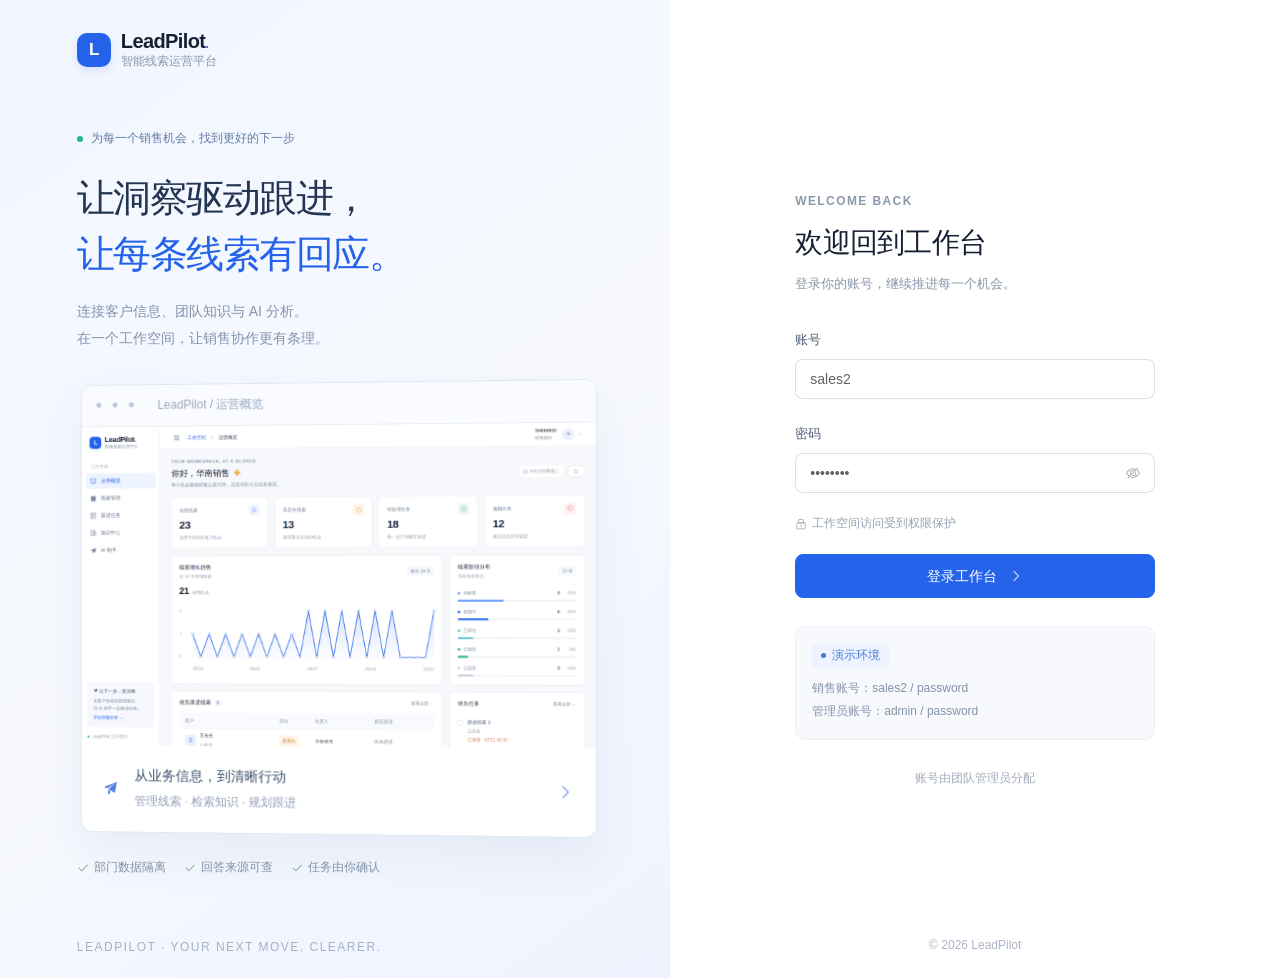
==== commit 10da571c: "deploy: connect LeadPilot to Tencent Cloud backend" ====
--- a/leadpilot/index.html
+++ b/leadpilot/index.html
@@ -5,7 +5,7 @@
     <meta name="viewport" content="width=device-width, initial-scale=1.0" />
     <meta name="theme-color" content="#152921" />
     <title>LeadPilot 线索运营台</title>
-    <script type="module" crossorigin src="/leadpilot/assets/index-6kE2L4vZ.js"></script>
+    <script type="module" crossorigin src="/leadpilot/assets/index-D6a8WJUA.js"></script>
     <link rel="stylesheet" crossorigin href="/leadpilot/assets/index-lUZpaxTv.css">
   </head>
   <body><div id="app"></div></body>
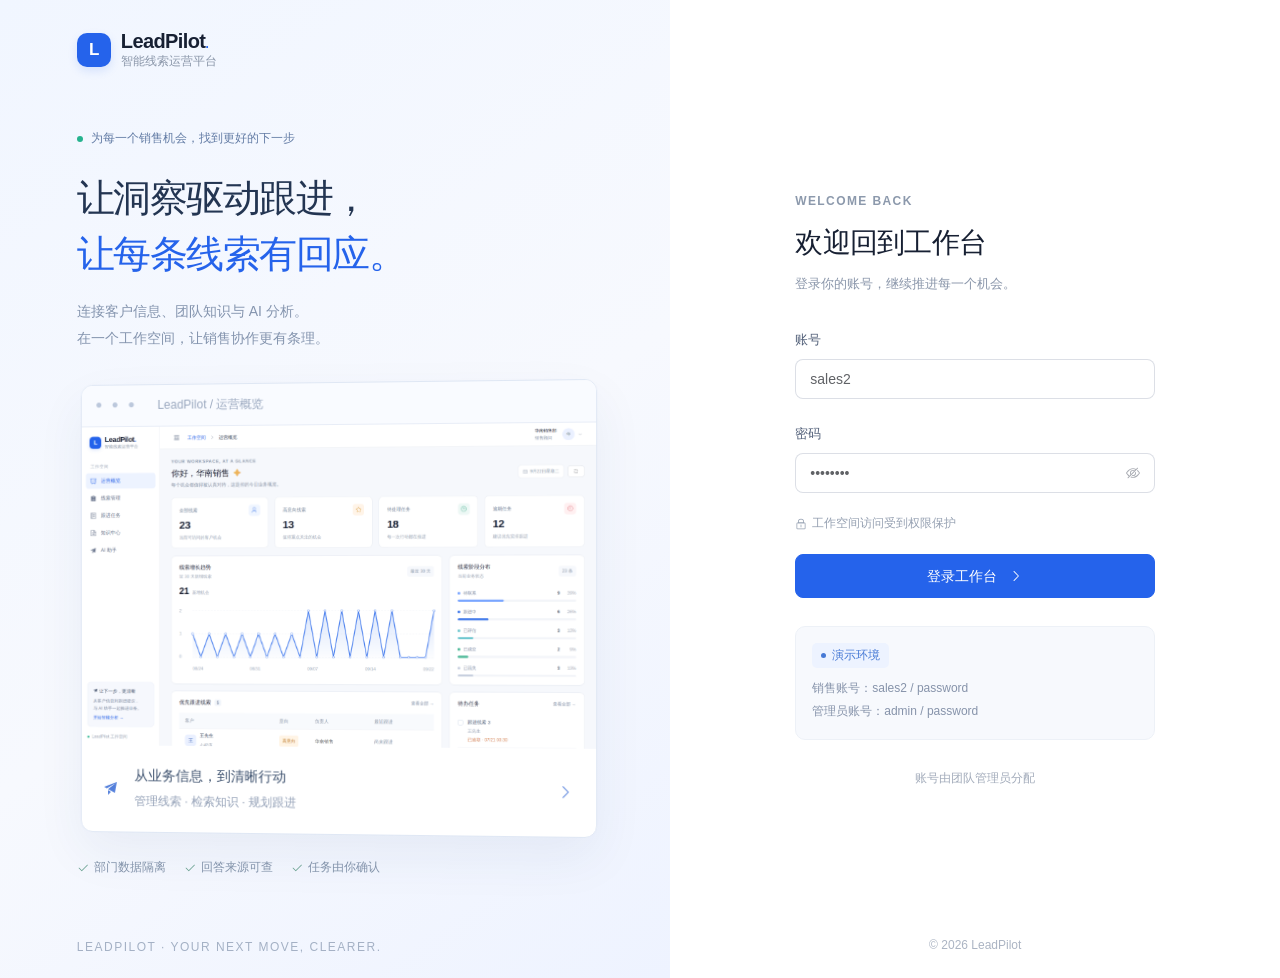
==== commit c368ca35: "deploy: refresh resume and latest LeadPilot release" ====
--- a/leadpilot/index.html
+++ b/leadpilot/index.html
@@ -5,7 +5,7 @@
     <meta name="viewport" content="width=device-width, initial-scale=1.0" />
     <meta name="theme-color" content="#152921" />
     <title>LeadPilot 线索运营台</title>
-    <script type="module" crossorigin src="/leadpilot/assets/index-D6a8WJUA.js"></script>
+    <script type="module" crossorigin src="/leadpilot/assets/index-COlX9GE4.js"></script>
     <link rel="stylesheet" crossorigin href="/leadpilot/assets/index-lUZpaxTv.css">
   </head>
   <body><div id="app"></div></body>
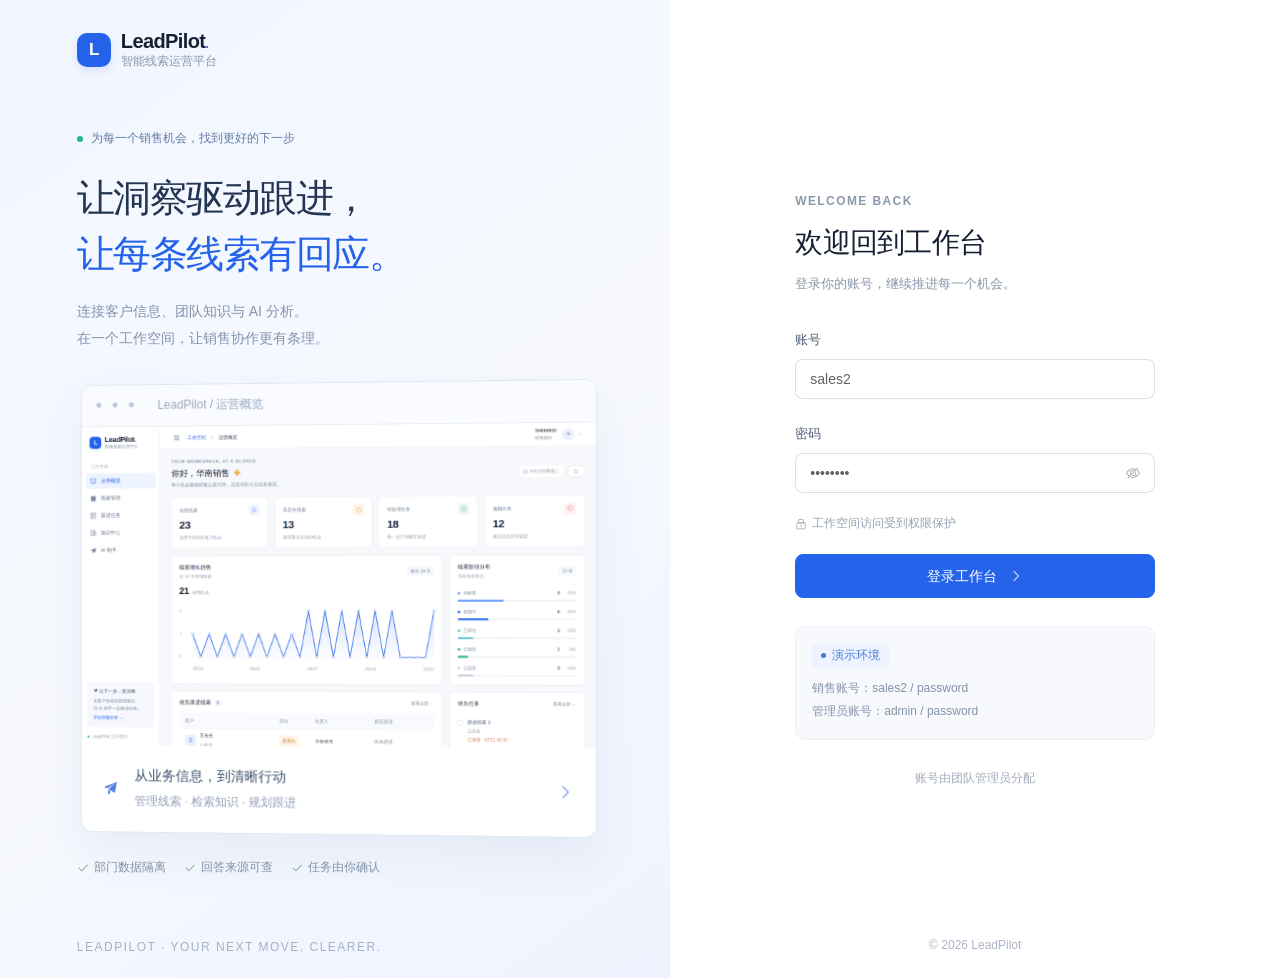
==== commit 28729375: "deploy: publish evidence-focused assistant and scenario-date notice" ====
--- a/leadpilot/index.html
+++ b/leadpilot/index.html
@@ -5,7 +5,7 @@
     <meta name="viewport" content="width=device-width, initial-scale=1.0" />
     <meta name="theme-color" content="#152921" />
     <title>LeadPilot 线索运营台</title>
-    <script type="module" crossorigin src="/leadpilot/assets/index-COlX9GE4.js"></script>
+    <script type="module" crossorigin src="/leadpilot/assets/index-CYRKPycR.js"></script>
     <link rel="stylesheet" crossorigin href="/leadpilot/assets/index-lUZpaxTv.css">
   </head>
   <body><div id="app"></div></body>
